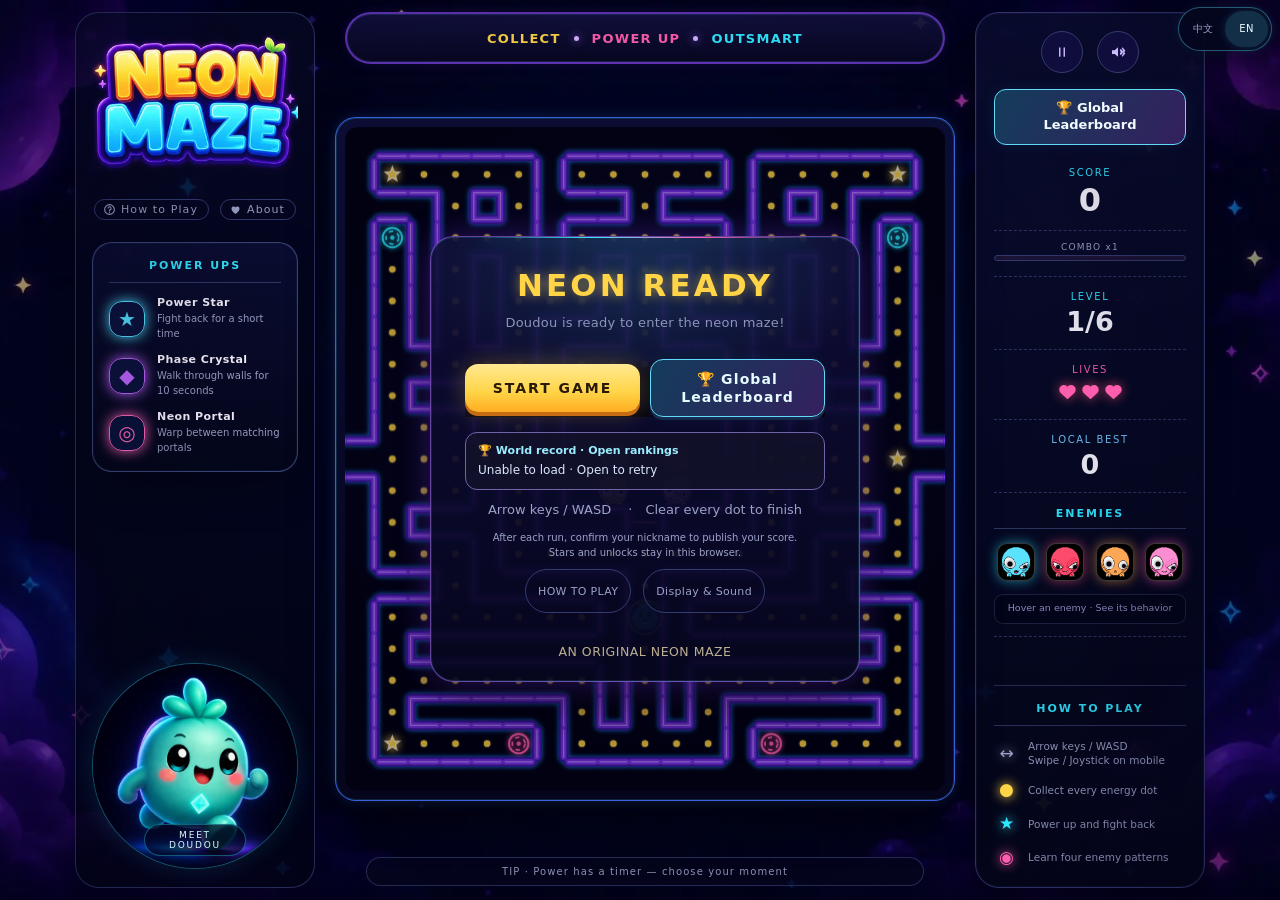
==== en/index.html @ 31c35549 "copy: unify bilingual leaderboard disclosure into one paragraph" ====
<!DOCTYPE html>
<html lang="en">
<head>
<meta charset="utf-8">
<base href="../">
<meta name="viewport" content="width=device-width, initial-scale=1, maximum-scale=1, minimum-scale=1, user-scalable=no, viewport-fit=cover">
<title>Neon Maze · Doudou</title>
<meta name="description" content="An original six-level neon maze adventure. Collect · Power Up · Outsmart.">
<meta name="author" content="Super Dad">
<meta name="theme-color" content="#020218">
<link rel="canonical" href="https://playneonmaze.com/en/">
<link rel="alternate" hreflang="zh-Hans" href="https://playneonmaze.com/">
<link rel="alternate" hreflang="en" href="https://playneonmaze.com/en/">
<link rel="alternate" hreflang="x-default" href="https://playneonmaze.com/">
<link rel="icon" href="assets/favicon.svg" type="image/svg+xml">
<link rel="icon" href="assets/favicon-32.png" type="image/png" sizes="32x32">
<link rel="apple-touch-icon" href="assets/apple-touch-icon.png" sizes="180x180">
<!-- 不根据 IP 强制跳转，也不把访客 IP 发给第三方。首次访问只参考浏览器
     语言显示轻提示；玩家手动点过中 / EN 后，手动选择永远优先。 -->
<script src="assets/language-router.js" data-current-language="en"></script>
<!-- 加到手机主屏后按全屏应用打开，而不是套一层浏览器地址栏 -->
<meta name="apple-mobile-web-app-capable" content="yes">
<meta name="apple-mobile-web-app-status-bar-style" content="black-translucent">
<meta name="mobile-web-app-capable" content="yes">
<!-- 分享到微信/群里时的卡片。缺了这些，别人看到的只有一条光秃秃的网址 -->
<meta property="og:type" content="website">
<meta property="og:title" content="Neon Maze · Doudou">
<meta property="og:description" content="An original six-level neon maze adventure. Collect · Power Up · Outsmart.">
<meta property="og:url" content="https://playneonmaze.com/en/">
<meta property="og:locale" content="en_US">
<meta property="og:locale:alternate" content="zh_CN">
<meta property="og:image" content="https://playneonmaze.com/assets/neon-maze-share.jpg">
<meta property="og:image:secure_url" content="https://playneonmaze.com/assets/neon-maze-share.jpg">
<meta property="og:image:type" content="image/jpeg">
<meta property="og:image:width" content="1200">
<meta property="og:image:height" content="630">
<meta property="og:image:alt" content="Neon Maze and its original hero Doudou">
<meta name="twitter:card" content="summary_large_image">
<meta name="twitter:title" content="Neon Maze · Doudou">
<meta name="twitter:description" content="An original six-level neon maze adventure. Collect · Power Up · Outsmart.">
<meta name="twitter:image" content="https://playneonmaze.com/assets/neon-maze-share.jpg">
<meta name="twitter:image:alt" content="Neon Maze and its original hero Doudou">
<!-- Optional cloud and analytics configuration, disabled by default. -->
<script src="config.js"></script>
<script src="analytics.js"></script>
<link rel="stylesheet" href="assets/leaderboard-hall.css">
<link rel="stylesheet" href="assets/leaderboard-entry.css">
<style>
/* 整页锁死不滚动。手机上边玩边让页面上下弹是最影响手感的一件事，
   而 iOS Safari 的橡皮筋回弹默认就会这么干。
   touch-action:manipulation 是锁死缩放的第一道——它明确关掉双击放大，
   而 viewport 里的 user-scalable=no 在 iOS Safari 上是被无视的。 */
html, body {
  margin:0; padding:0;
  width:100%; height:100%;
  background:#020218;
  overscroll-behavior:none;
  -webkit-text-size-adjust:100%;
  touch-action:manipulation;
}
body {
  display:flex; align-items:center; justify-content:center;
  padding:env(safe-area-inset-top) env(safe-area-inset-right) env(safe-area-inset-bottom) env(safe-area-inset-left);
  box-sizing:border-box;
  overflow:hidden;
}
/* 连点方向键时那层灰色高亮很碍眼 */
* { -webkit-tap-highlight-color:transparent; }
.language-suggestion {
  position:fixed;
  top:calc(env(safe-area-inset-top) + 8px);
  right:calc(env(safe-area-inset-right) + 112px);
  z-index:119;
  display:flex;
  align-items:center;
  gap:8px;
  max-width:calc(100vw - 128px);
  min-height:38px;
  padding:3px 4px 3px 12px;
  box-sizing:border-box;
  border:1px solid rgba(255,207,92,.55);
  border-radius:999px;
  color:#f5f2ff;
  background:rgba(5,7,31,.96);
  box-shadow:0 7px 24px rgba(0,0,0,.38),0 0 16px rgba(255,207,92,.12);
  font:600 12px/1.2 system-ui,-apple-system,"Segoe UI",sans-serif;
}
.in-game .language-suggestion { display:none; }
.language-suggestion a {
  color:#ffdb72;
  white-space:nowrap;
  text-decoration:none;
}
.language-suggestion a:hover,.language-suggestion a:focus-visible { text-decoration:underline; }
.language-suggestion button {
  width:30px;
  height:30px;
  flex:0 0 auto;
  padding:0;
  border:0;
  border-radius:50%;
  color:#c9c4e7;
  background:transparent;
  font:400 20px/30px system-ui,sans-serif;
  cursor:pointer;
}
.language-suggestion button:hover,.language-suggestion button:focus-visible {
  color:#fff;
  background:rgba(255,255,255,.09);
}
@media (max-width:639px) {
  .language-suggestion span { display:none; }
}
</style>
</head>
<body>
<style>
:root{
  --void:#060624;
  --void-deep:#010119;
  --panel:#090a27;
  --panel-2:#0d1034;
  --panel-border:#343b70;
  --wall:#7b35ef;
  --wall-core:#351096;
  --wall-hi:#d39aff;
  --wall-cyan:#168cff;
  --amber:#ffd447;
  --lantern:#35e3d1;
  --amber-hot:#ffac24;
  --amber-glow:rgba(255,212,71,.55);
  --danger:#ff5277;
  --pink:#ff5eae;
  --tang:#ff9f43;
  --cyan:#31e7ff;
  --lime:#8cdf3f;
  --doze:#a7ecff;
  --phase:#55e8ff;
  --text:#f7f4ff;
  --text-dim:#9ca2c7;
  --mega:#ffffff;
  --font-display: ui-rounded, "SF Pro Rounded", "Arial Rounded MT Bold", "PingFang SC", system-ui, sans-serif;
  --font-body: -apple-system, "Segoe UI", "PingFang SC", "Microsoft YaHei", system-ui, sans-serif;
}
*{box-sizing:border-box;}
html,body{margin:0;padding:0;}

/* 「hidden」是全局的，不许各写各的。
 *
 * 之前每个组件自己写一条（.overlay.hidden / .name-row.hidden / .best-line.hidden），
 * 于是 challengeBox 顶着 class="challenge hidden" 却**从来没被藏住过** ——
 * 它有背景色、边框和内边距，开始页上一直挂着一个空的青色小胶囊，谁也没注意。
 * 这个坑的形状是：新加一个元素、顺手写上 hidden，然后忘了配规则，而且**看起来
 * 一点也不像 bug**，只像"这儿本来就有个东西"。
 *
 * 用 !important 是有意的：display:none 必须压过组件自己的 display，
 * 而组件规则和 .hidden 特指度相同，谁在后面谁赢——那就成了书写顺序说了算。
 * "藏起来"这件事不该取决于两条规则谁写在前面。 */
.hidden{display:none !important;}
body{
  min-height:100vh;
  background:
    radial-gradient(ellipse at 50% -10%, #1b1140 0%, var(--void) 55%, var(--void-deep) 100%);
  color:var(--text);
  font-family:var(--font-body);
  display:flex;
  align-items:center;
  justify-content:center;
  padding:24px 12px;
  overflow-x:hidden;
}
/* 语言切换永远放在页面最上方，不跟开始层一起被游戏状态藏起来。
   两个选项都露出，当前语言用青色底标记，不让玩家猜这个按钮会切去哪里。 */
.language-switch{
  position:fixed;
  top:calc(env(safe-area-inset-top) + 7px);
  right:calc(env(safe-area-inset-right) + 8px);
  z-index:120;
  display:flex;
  align-items:center;
  padding:3px;
  border:1px solid rgba(90,224,255,.38);
  border-radius:999px;
  background:rgba(5,7,31,.92);
  box-shadow:0 6px 20px rgba(0,0,0,.28),0 0 14px rgba(90,224,255,.09);
  font-family:var(--font-display);
  font-size:10px;
  line-height:1;
  letter-spacing:.04em;
}
.language-switch a{
  display:flex;
  align-items:center;
  justify-content:center;
  min-width:43px;
  height:36px;
  padding:0 8px;
  border-radius:999px;
  color:var(--text-dim);
  text-decoration:none;
  touch-action:manipulation;
  transition:color .15s ease,background .15s ease,box-shadow .15s ease;
}
.language-switch a:hover,.language-switch a:focus-visible{color:var(--text);}
.language-switch a[aria-current="page"]{
  color:#e9fdff;
  background:rgba(90,224,255,.18);
  box-shadow:0 0 10px rgba(90,224,255,.16);
}
/* 竖排：标题 / HUD / 棋盘 / 方向键，各占一整行。
   方向键自己是一个独立的栅格（.pad-grid），不参与这里的列宽 —— 这两者一旦
   耦合，方向键有多宽就决定了棋盘有多宽。 */
.cabinet{
  /* 上限从 560 放宽到 720：桌面上把方向键去掉之后，棋盘该把腾出来的空间用上。
     真正决定大小的是下面 #mazeCanvas 的 max-width —— 它按**可用高度**算，
     所以窗口再宽也不会长到超出一屏。 */
  width:min(720px, 100%);
  display:flex;
  flex-direction:column;
  align-items:center;
  gap:10px;
}
.marquee, .hud, .stage{width:100%;}

.pad-area{
  width:100%;
  display:flex;
  align-items:center;
  justify-content:center;
}
.pad-grid{
  display:grid;
  grid-template-columns:repeat(3,36px);
  grid-template-rows:repeat(3,36px);
  gap:6px;
}
.pad-grid .pad.up   {grid-column:2;grid-row:1;}
.pad-grid .pad.left {grid-column:1;grid-row:2;}
.pad-grid .pad.pause{grid-column:2;grid-row:2;}
.pad-grid .pad.right{grid-column:3;grid-row:2;}
.pad-grid .pad.down {grid-column:2;grid-row:3;}

.marquee{
  text-align:center;
  padding:2px 0 4px;
}
/* 标题按**霓虹灯管**来做，不是"琥珀色的字加一圈光晕"。
   真的灯管中心是几乎发白的（玻璃管里的气体最亮处过曝），颜色是靠外面那层
   辉光扩散出来的。所以这里字身给接近白的暖色，四层 shadow 由紧到松、由亮到
   暗铺出去 —— 只有这样才像"亮着"，而不像"涂成黄色"。
   四层的间距是 2/9/20/42：太密看不出层次，太疏会散成一团雾。 */
.marquee h1{
  font-family:var(--font-display);
  font-size:clamp(21px,5.8vw,32px);
  letter-spacing:.18em;
  /* 字距一撑，视觉重心会偏左（最后一个字后面多出一份空隙），补回去 */
  text-indent:.18em;
  margin:0;
  font-weight:700;
  color:#fff4d2;
  text-shadow:
    0 0 2px  #ffe9a8,
    0 0 9px  var(--amber),
    0 0 20px rgba(255,207,92,.70),
    0 0 42px rgba(255,166,40,.40);
}
/* 灯管下面那道反光。宽度跟着标题走，两头淡出，像光打在面板上。 */
.marquee h1::after{
  content:'';
  display:block;
  width:min(220px, 62%);
  height:1px;
  margin:9px auto 0;
  background:linear-gradient(90deg,
    transparent, rgba(255,207,92,.10) 18%, rgba(255,207,92,.55) 50%,
    rgba(255,207,92,.10) 82%, transparent);
}
.marquee p{
  margin:7px 0 0;
  font-size:11.5px;
  letter-spacing:.16em;
  color:var(--text-dim);
}
.tagline{display:flex;align-items:center;justify-content:center;gap:11px;}
.tag-words{display:inline-flex;align-items:center;gap:9px;}
/* 分隔符用真的Dot，不用「·」。这三个词说的就是这游戏在干嘛，
   中间摆两颗会发光的Dot，一眼就知道这是个Collect的游戏。 */
.tag-words i{
  width:4px;height:4px;border-radius:50%;
  background:var(--amber);
  box-shadow:0 0 6px var(--amber-glow);
  opacity:.85;
}
/* 「玩法」按钮。原来这里是个光秃秃的问号图标 —— 图标要靠猜，而这个位置
   一年到头只有第一次玩的人会看，猜错的代价就是永远不知道有说明。
   两个字不用猜。图标留着，它负责"这是个可点的东西"，字负责"点了是什么"。 */
.help-pill{
  display:inline-flex;align-items:center;gap:5px;
  background:transparent;
  border:1px solid var(--panel-border);
  border-radius:999px;
  padding:3px 10px 3px 8px;
  color:var(--text-dim);
  font-family:var(--font-display);
  font-size:11px;
  letter-spacing:.1em;
  cursor:pointer;
  touch-action:manipulation;
  -webkit-tap-highlight-color:transparent;
  transition:color .15s ease, border-color .15s ease;
}
.help-pill svg{
  width:13px;height:13px;
  fill:none;stroke:currentColor;stroke-width:2;
  stroke-linecap:round;stroke-linejoin:round;
}
.help-pill svg .solid{fill:currentColor;stroke:none;}
.help-pill:hover, .help-pill:focus-visible{color:var(--amber);border-color:var(--amber);}
.help-pill:active{background:var(--wall-core);color:var(--text);}
.hud{
  display:flex;
  align-items:center;
  justify-content:space-between;
  gap:10px;
  background:linear-gradient(180deg, var(--panel), #0e0820);
  border:1px solid var(--panel-border);
  border-radius:10px;
  padding:10px 14px;
  font-family:var(--font-display);
  box-shadow:0 0 0 1px rgba(138,107,255,.08) inset, 0 8px 24px rgba(0,0,0,.4);
}
/* flex-shrink:0 —— HUD 上多了三个图标按钮之后，这几块被压到了 11~27px 宽，
   里面的"SCORE""LEVEL""LIVES"就跟旁边的数字挤成一团。它们的宽度本来就由内容
   决定，不该参与收缩；该让步的是中间那根Combo条。 */
.hud .stat{display:flex;flex-direction:column;gap:2px;min-width:0;flex-shrink:0;}
.hud .stat .k{font-size:9px;letter-spacing:.14em;color:var(--text-dim);white-space:nowrap;}
.hud .stat .v{font-size:16px;font-weight:700;color:var(--text);font-variant-numeric:tabular-nums;white-space:nowrap;}
.hud .lives{display:flex;gap:4px;align-items:center;}
/* HUD 上的图标按钮。图形一律用内联 SVG 描边画：emoji 在各家手机上字形、
   粗细、基线都不一样，三个挨在一起时高矮不齐很明显，而且没法跟着主题变色。 */
/* 命中区至少 44x44：手指的最小舒适目标。图标本身仍是 30~32px，
   靠透明的外扩把可点范围撑起来，不占视觉重量也不挤 HUD 的横向空间。 */
.icon-btn{
  position:relative;
  flex-shrink:0;
  background:transparent;
  border:1px solid var(--panel-border);
  border-radius:8px;
  width:32px;height:32px;
  padding:0;
  display:flex;align-items:center;justify-content:center;
  cursor:pointer;
  color:var(--text-dim);
  transition:color .15s ease, border-color .15s ease;
  touch-action:manipulation;
  -webkit-tap-highlight-color:transparent;
}
.icon-btn svg{
  width:18px;height:18px;
  fill:none;
  stroke:currentColor;
  stroke-width:1.9;
  stroke-linecap:round;
  stroke-linejoin:round;
}
.icon-btn svg .solid{fill:currentColor;stroke:none;}
.icon-btn::after{
  content:'';
  position:absolute;
  left:50%; top:50%;
  width:44px; height:44px;
  transform:translate(-50%,-50%);
  /* 纯命中区，不可见也不影响布局 */
}
.icon-btn:active{background:var(--wall-core);color:var(--text);}
/* 关掉方向键时按钮本身要显出"已关"的状态，否则玩家看不出是自己关的 */
.icon-btn.off{color:var(--panel-border);}
.icon-btn.on{color:var(--amber);border-color:var(--amber);}
/* Combo弹一下：105%~110%、150ms，一次性。
   刻意不做持续抖动 —— 玩家这时候正盯着迷宫躲幽灵，余光里"跳一下"就够了，
   一直动反而分散注意力。 */
@keyframes comboBumpA{
  0%{transform:scale(1);}
  40%{transform:scale(1.09);}
  100%{transform:scale(1);}
}
@keyframes comboBumpB{
  0%{transform:scale(1);}
  40%{transform:scale(1.09);}
  100%{transform:scale(1);}
}
#comboLabel{display:inline-block;transform-origin:left center;}
#comboLabel.bump-a{animation:comboBumpA .15s ease-out;}
#comboLabel.bump-b{animation:comboBumpB .15s ease-out;}
@media (prefers-reduced-motion: reduce){
  #comboLabel.bump-a,#comboLabel.bump-b{animation:none;}
}
.combo-wrap{display:flex;flex-direction:column;gap:3px;flex:1;min-width:60px;max-width:120px;}
.combo-bar{height:6px;border-radius:4px;background:#1c1436;overflow:hidden;border:1px solid var(--panel-border);}
/* 不加 transition：这是倒计时条，每帧都在缩，补间只会让它看起来比实际慢半拍，
   而"还剩多久"正是它唯一的意义。 */
.combo-fill{
  height:100%;width:100%;
  background:linear-gradient(90deg,var(--cyan),var(--tang));
  box-shadow:0 0 8px var(--tang);
  transform:scaleX(0);
  transform-origin:left center;
  will-change:transform;
}
.combo-fill.urgent{
  background:linear-gradient(90deg,var(--danger),var(--danger));
  box-shadow:0 0 10px var(--danger);
}
.stage{
  /* none 而不是 manipulation：棋盘上不该有任何浏览器手势——不缩放、不双击
     放大、也不跟着手指滚。Swipe to turn是自己在 JS 里读 touch 事件算的，
     touch-action 只影响浏览器的默认行为，不影响事件本身。 */
  touch-action:none;
  position:relative;
  border-radius:14px;
  padding:10px;
  background:linear-gradient(180deg,#150c2c,#0b0618);
  border:1px solid var(--panel-border);
  box-shadow:0 0 0 1px rgba(138,107,255,.06) inset, 0 20px 50px rgba(0,0,0,.55);
}
#mazeCanvas{
  display:block;
  width:100%;
  height:auto;
  aspect-ratio:19 / 21;
  border-radius:8px;
  background:var(--void-deep);
  /* 棋盘是 19:21 的竖长方形，光给宽度它就会往下长，长过一屏就得滚页面 ——
     而这是个不该滚动的游戏。所以再按**可用高度**压一道：
     用 dvh 而不是 vh，手机浏览器地址栏收放时 vh 不会变，会算多出一截。
     245px = 标题 91 + HUD 56 + stage 内边距 20 + body 内边距 48 + 栅格间距 20，
     再留 10px 余量。这是量出来的，不是估的 —— 第一版拍脑袋写 220，结果棋盘
     比可用空间高出 17px，被 body 的 overflow:hidden 悄悄裁掉了上下各一点。 */
  /* 老版 Safari 不认 dvh，先给 vh 兜底，新浏览器再用下一行覆盖。 */
  max-width: calc((100vh - 245px) * 19 / 21);
  max-width: calc((100dvh - 245px) * 19 / 21);
  margin:0 auto;
}
.scanlines{
  position:absolute;inset:10px;
  border-radius:8px;
  pointer-events:none;
  background:repeating-linear-gradient(0deg, rgba(255,255,255,.025) 0px, rgba(255,255,255,.025) 1px, transparent 2px, transparent 3px);
  mix-blend-mode:overlay;
}
.overlay{
  --ov-pad:20px;              /* 供 .over-actions 的 sticky 定位换算，见那里 */
  position:absolute;inset:10px;
  border-radius:8px;
  background:rgba(6,3,16,.86);
  display:flex;
  flex-direction:column;
  align-items:center;
  /* safe center：内容装得下就居中，装不下就退回顶部对齐。
     普通的 center 在内容超高时会把顶部推到滚动区域之外，永远划不到。 */
  justify-content:center;
  justify-content:safe center;
  text-align:center;
  gap:14px;
  padding:20px;
  /* 原来这里有 backdrop-filter:blur(1px)，去掉了。两个原因：
     1px 的模糊本来就看不出来，却会让这一层变成**层叠上下文**，把子元素死死
     锁在里面——礼花画布（z-index:60）于是要么整个被弹层压住，要么整个盖在
     文字上，没有中间态。去掉之后层次才排得开：
        暗底（弹层自身，z-index:auto）→ 礼花（60）→ 文字和按钮（70）
     顺带还省一块手机上并不便宜的 GPU 合成。 */
  /* 手机上开始页的内容（说明 + 奖励分 + 排行榜 + 按钮 + 署名）比棋盘还高，
     不给滚动就会互相压住 —— 之前"还没有记录"那行正好被"开始"按钮盖掉。 */
  overflow-y:auto;
  overscroll-behavior:contain;
}
.overlay.hidden{display:none;}
/* 弹层里的内容排在礼花（z-index:60）之上：礼花在文字后面炸，字始终是清楚的。
   炸开那一下最亮，正好会糊住"本次排名第 N 名"这种最该看清的一行。 */
.overlay > *{position:relative;z-index:70;}
.overlay h2{
  font-family:var(--font-display);
  letter-spacing:.1em;
  font-size:clamp(18px,5vw,26px);
  margin:0;
  color:var(--amber);
  text-shadow:0 0 12px var(--amber-glow);
}
.overlay p{margin:0;color:var(--text-dim);font-size:13px;line-height:1.7;max-width:340px;}
.overlay .big-score{font-family:var(--font-display);font-size:34px;color:var(--text);font-weight:700;}
.btn{
  font-family:var(--font-display);
  letter-spacing:.08em;
  background:linear-gradient(180deg,#ffdd8a,var(--amber));
  color:#2a1a05;
  border:none;
  padding:11px 26px;
  border-radius:8px;
  font-size:14px;
  font-weight:700;
  cursor:pointer;
  box-shadow:0 4px 0 #c99a2e, 0 8px 16px rgba(255,207,92,.25);
  transition:transform .08s ease;
  /* 手机上不加这句，点下去到真的响应之间会有约 300ms 的空档 —— 浏览器要先
     等一会儿，确认你不是想双击放大。方向键、图标按钮、「玩法」胶囊早就各自
     写了这一句，所以它们点着跟手；偏偏最主要的这几个按钮（开始 / Got it /
     Play again / 继续 / 分享）漏了，于是最常点的地方反而最迟钝。 */
  touch-action:manipulation;
  -webkit-tap-highlight-color:transparent;
}
.btn:active{transform:translateY(3px);box-shadow:0 1px 0 #c99a2e;}
.btn.ghost{
  background:transparent;
  color:var(--text);
  border:1px solid var(--panel-border);
  box-shadow:none;
}
/* 说明和图鉴都能从开始页打开：保留底下的页面状态，用不透明文档层隔开。 */
#helpOverlay,#owlOverlay{background:#0a0614;}

/* HOW TO PLAY面板。内容一定超过一屏，所以自己滚动，而不是把弹层撑爆。
   flex:1 + min-height:0 是关键：不加的话它只按内容的自然高度参与布局，
   在 justify-content:center 的弹层里被挤成一小条（实测只剩 192px，
   而内容有 899px，玩家要滚七八次才能看完）。加上之后它吃满标题与按钮
   之间的全部剩余空间。min-height:0 不能省 —— flex 项默认不肯缩到内容
   以下，少了它 overflow 根本不会生效。 */
/* 底部那道渐隐是**滚动提示**，不是装饰。
   说明内容 1050px 而可视区只有 573px —— 将近一半在折叠线以下（奖励分、
   意见反馈、关于这个游戏三节全在下面），而原来屏幕上没有任何迹象表明Also
   下文。连知道内容存在的人都没往下滚，小朋友更不会。
   用 background-attachment 的 local/scroll 组合做：内容滚到底时这道影子会
   自己消失，纯 CSS，不需要每帧去算滚动位置。 */
.help-doc{
  background:
    linear-gradient(#0a0614 28%, rgba(10,6,20,0)) center top / 100% 34px no-repeat local,
    linear-gradient(rgba(10,6,20,0), #0a0614 72%) center bottom / 100% 34px no-repeat local,
    radial-gradient(farthest-side at 50% 0,   rgba(138,107,255,.38), rgba(138,107,255,0)) center top / 100% 12px no-repeat scroll,
    radial-gradient(farthest-side at 50% 100%, rgba(138,107,255,.38), rgba(138,107,255,0)) center bottom / 100% 12px no-repeat scroll;
  width:100%;
  max-width:340px;
  text-align:left;
  overflow-y:auto;
  overscroll-behavior:contain;
  display:flex;
  flex-direction:column;
  gap:13px;
  flex:1;
  min-height:0;
  max-height:none;
}
#helpOverlay .help-doc,#owlOverlay .help-doc{max-width:420px;}
/* 说明这一层铺满整个屏幕，不跟着棋盘走。
   其余弹层盖在棋盘上是对的（它们是游戏状态的一部分），但说明是一份文档，
   被关在棋盘那个盒子里就只剩三百来像素高 —— 实测可视区 192px 而内容 899px，
   要滚将近五屏。棋盘的高度是由 19:21 的宽高比推出来的，跟文档该有多长毫无
   关系，没有理由让它决定这里。
   从顶部排起而不是居中：内容超出时居中会把标题推到可视区外面。 */
#helpOverlay,#owlOverlay{
  position:fixed;
  inset:0;
  border-radius:0;
  justify-content:flex-start;
  padding:calc(env(safe-area-inset-top) + 18px) 16px
          calc(env(safe-area-inset-bottom) + 16px);
  /* 要压在礼花（60）之上。HUD 上的「?」在结算页也是能点的，而通关礼花要放
     18 秒——这中间点开说明，礼花就会炸在说明文字上。说明必须是最顶层。 */
  z-index:80;
}
/* 图鉴也盖住常驻的语言/榜单入口（120/121），正文独立滚动。 */
#owlOverlay{z-index:130;touch-action:pan-y;}
.help-more{
  font-family:var(--font-display);
  font-size:10px;
  letter-spacing:.16em;
  color:var(--amber);
  opacity:.85;
  transition:opacity .2s ease;
  pointer-events:none;
}
.help-more.hidden{opacity:0;}
/* 「关于这个游戏」这一页。跟HOW TO PLAY一样铺满屏幕、内容自己滚 ——
   它比说明短得多，但小屏加上系统安全区仍然可能装不下，而"装不下就滚"是这里
   唯一不用按屏幕尺寸分情况讨论的做法。 */
#aboutOverlay{
  /* 遮罩：铺满整个可视区。
     用 100dvh 而不是 100vh —— 手机浏览器地址栏收放时 vh 不变，会算多出一截，
     底部的按钮就被顶到屏幕外面。 */
  position:fixed;
  inset:0;
  width:100%;
  height:100vh;
  height:100dvh;
  border-radius:0;
  display:flex;
  align-items:center;
  justify-content:center;
  gap:0;                      /* 只有一个孩子（卡片），间距全交给卡片内部 */
  text-align:left;            /* 盖掉 .overlay 的居中，卡片内部自己决定对齐 */
  padding:16px;
  /* 深黑紫半透明 + 轻微模糊。模糊压在 3px：再大就把底下的迷宫糊成一片色块，
     那层"游戏还在后面"的感觉就没了。
     这里可以放心用 backdrop-filter —— 它会创建层叠上下文，而这一层
     z-index:80 本来就在礼花（60）之上，不存在被压住的问题。 */
  background:rgba(8,4,18,.72);
  -webkit-backdrop-filter:blur(3px);
  backdrop-filter:blur(3px);
  /* 内容超高时滚遮罩自己；contain 挡住滚动穿透到底层页面 */
  overflow-y:auto;
  overscroll-behavior:contain;
  z-index:80;                 /* 要压在礼花之上 */
}

/* 卡片。所有内容都在它里面，包括「Got it」—— 没有任何一处绝对定位。 */
.about-card{
  width:520px;
  max-width:calc(100vw - 32px);
  /* 不设固定高度：内容多高就多高，只给一个上限，超了自己滚。 */
  max-height:calc(100vh - 32px);
  max-height:calc(100dvh - 32px);
  overflow-y:auto;
  overscroll-behavior:contain;
  padding:28px 32px 24px;
  text-align:left;
  /* 比页面底色亮一点，才看得出这是"一张卡片"而不是一整块黑。
     边框和外阴影都用低亮度紫，跟整体霓虹一致，但不做成金色大光晕 ——
     那会把注意力从文字上抢走。 */
  background:rgba(15,9,29,.96);
  border:1px solid rgba(138,107,255,.28);
  border-radius:15px;
  box-shadow:0 18px 34px rgba(75,47,206,.24);
}

/* 标题 */
#aboutTitle{
  margin:0 0 20px;
  font-size:26px;
  line-height:1.3;
  font-weight:700;
  text-align:center;
  /* 字距从 .1em 收到 .02em：原来那个间距让「关于」和「《」之间空出一块，
     看着像多打了一个空格 —— 源码里并没有空格，是字距撑出来的。 */
  letter-spacing:.02em;
  color:var(--amber);
  /* 发光从 12px 降到 10px（约 -20%）：26px 的字配大光晕会糊成一团。 */
  text-shadow:0 0 10px var(--amber-glow);
}

/* 故事正文 */
#aboutOverlay .about{
  width:100%;
  max-width:none;
  margin:0;
  text-align:left;
  font-size:14px;
  line-height:1.85;
  color:var(--text-dim);
}
/* 下面几条都写成 #aboutOverlay xxx 的形式，不是图好看 —— 是**必须**。
   基础样式里有 `.overlay p{margin:0;...}`，特指度 (0,1,1)；而 `.about-by`
   只有 (0,1,0)，会被它压过去，边距全变成 0。上一版是靠一串 !important 硬顶，
   结果 !important 又反过来盖住了媒体查询里的手机字号。
   把选择器限定到 #aboutOverlay 里，特指度自然高过 .overlay p，
   一个 !important 都不需要，媒体查询也照常生效。 */
#aboutOverlay .about-story + .about-story{ margin-top:8px; }

/* 落款：在正文这一栏里靠右，再从右边缘往里空四个字。
   四个字的留白让它明显是"落款"而不是正文的最后一行 —— 完全贴齐右边缘时，
   它和上面那段的右边界连成一条线，反而看不出是另起的一句。
   用 em 不用 px：em 就是一个字宽，字号一改它还是四个字。 */
#aboutOverlay .about-by{
  width:100%;
  max-width:none;
  margin:12px 0 20px;
  padding-right:4em;
  text-align:right;
  font-size:13px;
  line-height:1.6;
  letter-spacing:.02em;
  color:#cfc3e8;              /* 比正文亮一档的暖紫，不发光 */
  text-shadow:none;
}

/* 分隔线：跟正文同宽，不缩进也不超出。上下边距只在这里给一次。 */
.about-rule{
  width:100%;
  height:1px;
  margin:0 0 18px;
  border:0;
  background:rgba(138,107,255,.18);
}

/* 反馈区 */
.about-fb-title{
  margin:0 0 10px;
  font-family:var(--font-display);
  font-size:14px;
  font-weight:700;
  letter-spacing:.06em;
  text-align:left;
  color:var(--amber);
}
#aboutOverlay .about-fb{ margin:0 0 10px; line-height:1.7; }
/* 邮箱单独一行，和上面那句不挤在一起 */
#aboutOverlay .about-mail{ margin:0 0 24px; line-height:1.7; }

/* 「Got it」：正常文档流里居中，不浮在卡片外。 */
.about-close{
  display:block;
  width:120px;
  min-height:46px;
  margin:0 auto;
  /* 发光比「START GAME」弱：那是主线上的按钮，这个只是关掉一张说明卡。
     立体的那 4px 底边保留，按下去仍然有"按到了"的手感。 */
  box-shadow:0 4px 0 #c99a2e, 0 6px 12px rgba(255,207,92,.14);
  transition:transform .12s ease, box-shadow .12s ease;   /* 100~150ms */
}

/* ---------- 手机端 ---------- */
@media (max-width:479px){
  #aboutOverlay{
    padding:12px;
    /* iPhone 底部那条小白条会盖住按钮，安全区必须算进来 */
    padding-bottom:calc(12px + env(safe-area-inset-bottom));
  }
  .about-card{
    max-width:calc(100vw - 24px);
    max-height:calc(100vh - 24px);
    max-height:calc(100dvh - 24px);
    padding:22px 18px;
    border-radius:14px;
  }
  #aboutTitle{ font-size:22px; margin-bottom:18px; }
  #aboutOverlay .about{ font-size:14px; }
  #aboutOverlay .about-by{ font-size:12px; }
  .about-close{ width:120px; }
}

/* 邮箱链接。用青色而不是琥珀：琥珀在这个界面里是"SCORE和奖励"的颜色，
   而这里既要看出可点、又不该比正文更抢眼 —— 一条下划线加一点青就够了。
   光晕故意压得很淡（3px），它不是霓虹招牌的一部分。 */
.mail-link{
  color:var(--cyan);
  text-decoration:none;
  border-bottom:1px solid rgba(90,224,255,.45);
  padding-bottom:1px;
  text-shadow:0 0 3px rgba(90,224,255,.35);
  /* 手机上点链接有 300ms 的双击等待，不去掉会觉得"点了没反应" */
  touch-action:manipulation;
}
.mail-link:hover, .mail-link:focus-visible{
  border-bottom-color:var(--cyan);
  text-shadow:0 0 8px rgba(90,224,255,.6);
}

.help-sec h3{
  margin:0 0 5px;
  font-family:var(--font-display);
  font-size:11px;
  letter-spacing:.14em;
  color:var(--amber);
  font-weight:700;
}
.help-sec p{
  margin:0;
  font-size:12px;
  line-height:1.75;
  color:var(--text-dim);
  max-width:none;
}
.help-sec b{color:var(--text);font-weight:600;}
/* 「词条 | 说明」两列。玩家是来查东西的，不是来读文章的 ——
   词条右对齐成一条竖线，眼睛顺着往下扫就能找到要看的那条。 */
.kv{
  margin:0;
  display:grid;
  grid-template-columns:auto 1fr;
  column-gap:12px;
  row-gap:7px;
  align-items:baseline;
}
.kv dt{
  text-align:right;
  white-space:nowrap;
  color:var(--text);
  font-weight:600;
  font-size:12px;
}
.kv dd{
  margin:0;
  font-size:12px;
  line-height:1.6;
  color:var(--text-dim);
}
.kv dd b{color:var(--amber);font-weight:700;}
.kv .dim{color:var(--text-dim);opacity:.7;font-size:11px;}
.ghost-list{margin:0;padding:0;list-style:none;display:flex;flex-direction:column;gap:6px;}
.ghost-list li{
  display:flex;align-items:center;gap:8px;
  font-size:12px;color:var(--text-dim);
}
.ghost-list i{
  width:10px;height:10px;border-radius:50%;
  flex-shrink:0;
  box-shadow:0 0 7px currentColor;
}
/* 方向键与开关的外观。位置由 .pad-grid 的行列号决定（见文件开头），
   这里只管长相。 */
.pad{
  background:var(--panel);
  border:1px solid var(--panel-border);
  border-radius:8px;
  color:var(--text);
  font-size:15px;
  cursor:pointer;
  touch-action:manipulation;
  user-select:none;
  -webkit-user-select:none;
  display:flex;
  align-items:center;
  justify-content:center;
}
.pad:active{background:var(--wall-core);}

/* 手机虚拟摇杆：沿用街机霓虹语言，但不占据文档流，因此不会把棋盘重新挤小。
 * 它只在触屏设备真正开打时出现；Swipe to turn仍保留，两种输入走同一个 requestDir。
 * 松手只让摇杆帽回中，不让豆豆急停——迷宫的节奏是持续前进、提前选下个转角。 */
.touch-joystick{
  --joy-size:104px;
  position:fixed;
  left:max(10px,env(safe-area-inset-left));
  bottom:max(10px,env(safe-area-inset-bottom));
  z-index:55;
  width:var(--joy-size);height:var(--joy-size);
  display:none;
  border:1px solid rgba(90,224,255,.48);
  border-radius:50%;
  box-sizing:border-box;
  background:
    radial-gradient(circle at 50% 50%,rgba(62,37,135,.48) 0 26%,rgba(13,12,52,.48) 27% 58%,rgba(4,6,28,.24) 59%),
    conic-gradient(from 45deg,rgba(49,231,255,.10),rgba(167,80,255,.22),rgba(49,231,255,.10),rgba(167,80,255,.22),rgba(49,231,255,.10));
  box-shadow:0 0 0 5px rgba(20,14,67,.20),0 0 22px rgba(49,231,255,.18),inset 0 0 18px rgba(138,107,255,.22);
  opacity:.58;
  touch-action:none;
  user-select:none;-webkit-user-select:none;
  -webkit-tap-highlight-color:transparent;
  transition:opacity .14s ease,transform .14s ease;
}
.touch-joystick::before{
  content:'';position:absolute;inset:11px;border:1px solid rgba(255,255,255,.09);border-radius:50%;
}
.touch-joystick.active{opacity:.92;transform:scale(1.025);}
.joy-knob{
  position:absolute;left:50%;top:50%;width:44px;height:44px;margin:-22px 0 0 -22px;
  border:1px solid rgba(255,255,255,.76);border-radius:50%;box-sizing:border-box;
  background:radial-gradient(circle at 36% 30%,#d7ffff 0 5%,#66ecff 11%,#2975d9 54%,#3a187e 100%);
  box-shadow:0 4px 12px rgba(0,0,0,.42),0 0 15px rgba(49,231,255,.55),inset 0 0 8px rgba(255,255,255,.35);
  pointer-events:none;will-change:transform;
}
.joy-mark{position:absolute;color:rgba(225,249,255,.58);font-size:9px;line-height:1;pointer-events:none;}
.joy-mark.up{top:7px;left:50%;transform:translateX(-50%);}
.joy-mark.down{bottom:7px;left:50%;transform:translateX(-50%);}
.joy-mark.left{left:7px;top:50%;transform:translateY(-50%);}
.joy-mark.right{right:7px;top:50%;transform:translateY(-50%);}
@media (hover:none), (pointer:coarse){
  body.in-game .touch-joystick{display:block;}
}
@media (max-width:340px), (max-height:640px){
  .touch-joystick{--joy-size:68px;left:max(2px,env(safe-area-inset-left));bottom:max(2px,env(safe-area-inset-bottom));opacity:.36;}
  .touch-joystick.active{opacity:.78;}
  .joy-knob{width:32px;height:32px;margin:-16px 0 0 -16px;}
  .joy-mark{font-size:8px;}
}
@media (prefers-reduced-motion:reduce){
  .touch-joystick{transition:none;}
}
.pad.pause{background:transparent;color:var(--text-dim);}
.pad.pause svg{
  width:44%;height:44%;
  fill:none;stroke:currentColor;stroke-width:2.2;stroke-linecap:round;
}

.toast{
  position:absolute;
  left:50%;top:14%;
  transform:translate(-50%,0);
  font-family:var(--font-display);
  font-size:13px;
  letter-spacing:.06em;
  padding:6px 14px;
  border-radius:20px;
  background:rgba(0,0,0,.55);
  border:1px solid var(--panel-border);
  color:var(--amber);
  opacity:0;
  pointer-events:none;
  transition:opacity .25s ease, transform .25s ease;
  white-space:nowrap;
}
.toast.show{opacity:1;transform:translate(-50%,6px);}

/* Fireworks sit above the maze but below the overlay text.
   A canvas is a replaced element, so `inset` positions it WITHOUT stretching
   it — left to itself it stays at its intrinsic 300x150. The explicit
   width/height are what actually size it to the stage. */
.fx{
  position:absolute;inset:10px;
  width:calc(100% - 20px);
  height:calc(100% - 20px);
  border-radius:8px;
  pointer-events:none;
  display:none;
  /* 礼花必须盖在结算弹层**上面**。这块画布原本排在 overOverlay 前面、两者又都
     没有 z-index，于是弹层压在它上头，而弹层底色是 rgba(6,3,16,.86)——等于给
     礼花蒙了一层 86% 不透明的黑布，放了跟没放一样。
     上面已经有 pointer-events:none，盖上去也不会挡住「Play again」。
     说明弹层另外提到了 z-index:80，压在礼花之上——结算页上「?」还能点，
     礼花又要放 18 秒，不让它盖住说明文字。 */
  z-index:60;
}
.fx.on{display:block;}

.bonus-hint{
  font-size:11px !important;
  color:var(--tang) !important;
  letter-spacing:.03em;
}

/* 开始页的BEST。字号刻意压过标题以外的一切 —— 它是这一屏的主角。 */
.best-line{
  display:flex;align-items:baseline;justify-content:center;gap:9px;
  flex-wrap:wrap;
  font-family:var(--font-display);
}
.best-line.hidden{display:none;}
.best-k{
  font-size:10px;letter-spacing:.24em;color:var(--text-dim);
}
.best-v{
  font-size:26px;font-weight:700;color:var(--amber);
  font-variant-numeric:tabular-nums;
  text-shadow:0 0 14px var(--amber-glow);
}

.best-combo{
  /* 再压暗一档：这一屏的主角是BEST和那句欢迎语，Combo是给已经在乎的人看的。 */
  font-size:10.5px;letter-spacing:.12em;color:var(--text-dim);
  align-self:center;
  opacity:.6;
}

/* 开始页那句迎接的话。
   刻意不加发光：这一屏发光的东西已经够多（标题、BEST、按钮），再加一个
   就没有"轻声说一句"的效果了。米白偏暖，和满屏的紫青拉开一点温度。 */
/* 开始页中央一层极轻的金色光晕。
   不是装饰，是把视线往中间收一点：这一屏的信息横向铺得比较开（BEST、
   练习条、榜单），一点点暖光能让"投币 → 欢迎语 → 开始"这条主线更聚拢。
   透明度压到 .07：要的是"感觉这里暖一点"，不是看得出有一团光。
   叠在原有半透明底色之上，不改任何既有颜色。 */
#startOverlay{
  /* 行距收紧：这一屏要装的东西比别的弹层多（欢迎语、BEST、练习条、榜单、
     两个按钮、那句故事）。
     实测 375x812：可用 304px，而前三名全展开需要 309px —— 只差 5px。
     从行距里省，而不是把「START GAME」做小：那是主按钮，缩它是拿最重要的东西
     换最不重要的空间。7px 省出 6px，正好够，且各元素之间仍然分得开。 */
  gap:0;
  padding:clamp(10px,2.2vw,24px);
  background:rgba(2,2,16,.28);
  overflow:hidden;
}
.start-card{
  position:relative;
  z-index:70;
  width:min(92%,430px);
  max-height:calc(100% - 20px);
  /* Long English rows must wrap, never create a second scroll axis. Keep
     vertical scrolling so every menu action remains reachable on short screens. */
  overflow-x:hidden;
  overflow-y:auto;
  overscroll-behavior-x:none;
  overscroll-behavior-y:contain;
  touch-action:pan-y;
  display:flex;
  flex-direction:column;
  align-items:center;
  gap:9px;
  padding:clamp(18px,3vw,30px) clamp(16px,3vw,34px) 18px;
  border:1px solid rgba(178,116,255,.55);
  border-radius:24px;
  background:
    radial-gradient(ellipse 75% 42% at 50% 6%,rgba(85,232,255,.14),transparent 72%),
    linear-gradient(180deg,rgba(15,13,55,.92),rgba(6,6,30,.94));
  box-shadow:
    0 0 0 1px rgba(49,231,255,.12) inset,
    0 0 34px rgba(108,49,226,.38),
    0 24px 48px rgba(0,0,0,.5);
  scrollbar-width:thin;
}
.start-card::before{
  content:'';
  position:absolute;
  left:12%;right:12%;top:0;height:1px;
  background:linear-gradient(90deg,transparent,var(--cyan),var(--pink),transparent);
  box-shadow:0 0 16px rgba(49,231,255,.72);
}
#startOverlay > .start-card{position:relative;z-index:70;}
#startOverlay .start-card > *{position:relative;z-index:1;min-width:0;max-width:100%;flex-shrink:0;}
/* The start buttons are moved above the record preview by the hall bridge;
   they must not inherit the result screen's bottom offset and footer padding. */
#startOverlay .start-actions{bottom:auto;padding:0;}
#startOverlay .start-card h2{font-size:clamp(22px,4vw,31px);}
@media (max-width:420px){
  .start-card{width:96%;max-height:calc(100% - 8px);border-radius:19px;padding:15px 12px 12px;gap:7px;}
}

.welcome{
  font-size:13px;
  line-height:1.6;
  color:#e9e0d2;
  opacity:.9;
  letter-spacing:.02em;
  margin:0 0 10px !important;   /* 与Previous best之间 10px（规格 8~12） */
  max-width:none !important;
}

/* 开始页最后那句故事，也是「关于」的情感入口。
   浅金而不是琥珀：琥珀是SCORE和按钮的颜色，这一句不该跟它们抢。
   悬停只轻微提亮，不放大、不变色 —— 它是一句话，不是一个控件。 */
.story-line{
  display:inline-flex;
  align-items:center;
  gap:6px;
  margin-top:18px;              /* 距按钮 18px（规格 16~20） */
  padding:4px 8px;
  background:none;
  border:0;
  cursor:pointer;
  font-family:var(--font-body);
  font-size:12.5px;
  letter-spacing:.04em;
  color:#f0dfb4;
  opacity:.78;
  transition:opacity .18s ease;
  touch-action:manipulation;
  -webkit-tap-highlight-color:transparent;
}
.story-line:hover, .story-line:focus-visible{ opacity:1; }
/* 语言切换。刻意比「怀旧游戏」再轻一档——它是给少数人用的出口，
   不该跟主线按钮抢注意力。href 在英文构建里由 i18n_en 翻转。 */
.lang-link{
  display:inline-block;
  margin-top:10px;
  padding:4px 8px;
  font-family:var(--font-body);
  font-size:12px;
  letter-spacing:.06em;
  color:#f0dfb4;
  opacity:.5;
  text-decoration:none;
  transition:opacity .18s ease;
  touch-action:manipulation;
  -webkit-tap-highlight-color:transparent;
}
.lang-link:hover, .lang-link:focus-visible{ opacity:.9; text-decoration:underline; }
/* 「新」徽章。独立成块，不拼在名字后面 ——
   拼上去读出来就是"Super Dad新"，看着像名字的一部分或者程序出错。 */
.board-new{
  flex-shrink:0;
  margin-left:6px;
  padding:0 5px;
  border:1px solid rgba(255,207,92,.45);
  border-radius:4px;
  font-size:9px;
  line-height:15px;
  letter-spacing:.08em;
  color:var(--amber);
}

/* 「查看全部纪录 / Hide records」。弱按钮：一行小字加一点下划线，
   它是个出口，不该看起来比纪录本身重要。 */
.board-more{
  display:block;
  width:100%;
  margin-top:4px;
  padding:4px 0;
  background:none;
  border:0;
  cursor:pointer;
  font-family:var(--font-body);
  font-size:10.5px;
  letter-spacing:.06em;
  color:var(--text-dim);
  opacity:.75;
  transition:opacity .15s ease;
  touch-action:manipulation;
  -webkit-tap-highlight-color:transparent;
}
.board-more:hover, .board-more:focus-visible{ opacity:1; color:var(--cyan); }

/* LEVEL选择：六个小方块，没到过的画一把锁。
   刻意做得比「开始」小、比排行榜轻 —— 它是备选路，不该抢主线的位置。 */
.levelsel{
  display:flex;gap:5px;justify-content:center;align-items:center;flex-wrap:wrap;
  font-family:var(--font-display);
}
/* 图鉴入口挂在选关那一行末尾，不另起一行：它和星星是同一类东西（长期收集），
   而开始页多一行就少一行别的。 */
.lv-codex .enemy-thumb{box-shadow:none;}
/* Daily Challenge：短文案一行；英文和小屏自然换行，不能撑宽整个开始菜单。 */
.daily{
  display:flex; align-items:center; flex-wrap:wrap; gap:8px;
  width:100%; max-width:340px;
  padding:7px 10px; border-radius:9px;
  border:1px solid var(--panel-border);
  background:rgba(255,212,71,.07);
  font-size:11px; color:var(--text);
}
.daily-k{ font-size:9px; letter-spacing:.16em; color:var(--amber); white-space:nowrap; }
.daily-lv{ font-weight:700; white-space:nowrap; }
.daily-best{ margin-left:auto; color:var(--text-dim); font-variant-numeric:tabular-nums; white-space:nowrap; }
.daily > span{min-width:0;max-width:100%;white-space:normal;overflow-wrap:anywhere;}
.daily-go{
  flex:none; border:1px solid var(--amber); background:transparent; color:var(--amber);
  border-radius:6px; padding:3px 9px; font-size:11px; font-weight:700; cursor:pointer;
  touch-action:manipulation; -webkit-tap-highlight-color:transparent;
}
.daily-go:hover,.daily-go:focus-visible{ background:rgba(255,212,71,.16); }
/* 图鉴每条：色点 + 名字 + 战绩一行，说明另起一行 */
.owl-row{ display:flex; flex-direction:column; gap:3px; }
.owl-head{ display:flex; align-items:center; gap:7px; }
.owl-dot{ width:11px; height:11px; border-radius:50%; flex:none; }
.owl-name{ font-weight:700; font-size:12px; }
.owl-tally{ margin-left:auto; font-size:10px; color:var(--text-dim); font-variant-numeric:tabular-nums; }
.owl-how{ margin:0; font-size:11px; line-height:1.55; color:var(--text-dim); }
.owl-row.locked .owl-name,.owl-row.locked .owl-how{ color:var(--panel-border); }
.owl-row.locked .owl-dot{ background:var(--panel-border) !important; }
.levelsel-k{
  font-size:9px;letter-spacing:.18em;color:var(--text-dim);margin-right:3px;
}
/* 星星收集册没有自己的页面 —— 它就长在选关按钮上。
   单开一页要多一个入口、多一次点击、多一屏要设计的东西，而它要展示的信息
   一共十八个字符。摆在按钮上，孩子按下「练习」那一刻就看见自己缺哪一颗。 */
.lv-n{ font-size:12px; line-height:1; }
.lv-st{ font-size:7px; line-height:1; letter-spacing:.5px; color:var(--panel-border); }
.lv-st b{ color:var(--amber); font-weight:400; }
.lv{
  width:30px;height:34px;
  display:flex;flex-direction:column;align-items:center;justify-content:center;gap:2px;
  border-radius:6px;
  border:1px solid var(--panel-border);
  background:rgba(138,107,255,.08);
  color:var(--text);
  font-size:12px;font-weight:700;
  cursor:pointer;
  touch-action:manipulation;
  -webkit-tap-highlight-color:transparent;
  transition:border-color .15s ease,color .15s ease;
}
.lv:hover,.lv:focus-visible{border-color:var(--amber);color:var(--amber);}
.lv:active{background:var(--wall-core);}
.lv[disabled]{
  color:var(--panel-border);
  background:transparent;
  cursor:default;
  /* 锁住的关不做任何反馈 —— 看着能点却点不动最恼人 */
  pointer-events:none;
}

/* 通关GRADE。字母做得很大很亮 —— 它是通关那一屏唯一需要一眼看到的东西，
   SCORE明细可以慢慢读，这个字母是"我打得怎么样"的答案。
   S 用金色、A 青色、B 紫色、C 灰 —— 颜色本身就是梯度，不用再解释。 */
.grade{
  display:flex;align-items:center;justify-content:center;gap:10px;
  font-family:var(--font-display);
  margin:2px 0;
}
.grade-k{font-size:10px;letter-spacing:.24em;color:var(--text-dim);}
.grade-v{
  font-size:40px;font-weight:700;line-height:1;
}
.grade-S .grade-v{color:var(--amber);   text-shadow:0 0 10px var(--amber-glow),0 0 30px rgba(255,207,92,.5);}
.grade-A .grade-v{color:var(--cyan);    text-shadow:0 0 10px rgba(126,224,201,.55);}
.grade-B .grade-v{color:var(--wall);    text-shadow:0 0 10px rgba(138,107,255,.5);}
.grade-C .grade-v{color:var(--text-dim);}

/* 结算页的战绩表：项目右对齐成一条线，数值左对齐，眼睛一扫到底。 */
.sum-grid{
  display:grid;
  grid-template-columns:auto auto;
  column-gap:14px;row-gap:5px;
  justify-content:center;
  font-family:var(--font-display);
  margin:2px 0;
}
/* 行容器在布局上"消失"，它的两个 span 直接成为网格项 —— 见 buildSummary 里
   的说明：这层 div 是给微信版的纯文本换行用的，网页版不需要它参与布局。 */
.sum-row{display:contents;}
.sum-k{text-align:right;font-size:11px;color:var(--text-dim);letter-spacing:.1em;}
.sum-v{text-align:left;font-size:12px;color:var(--text);font-weight:700;font-variant-numeric:tabular-nums;}
.new-best{
  color:var(--amber);font-weight:700;
  font-family:var(--font-display);letter-spacing:.04em;
  text-shadow:0 0 12px var(--amber-glow);
}

/* 署名。刻意压得很轻：它出现在开始页和结算页，两处都是玩家真正想看的东西
   （排行榜、本局得分）旁边，抢眼了就成了干扰。 */
.credits-by{
  display:block;
  margin-top:3px;
  opacity:.75;
  letter-spacing:.08em;
}
/* 「关于」弹层里那几段文字的排版**全部在上面 #aboutOverlay 那一块**。
   这里原先Also一份 .about / .about + .about / .about-by，带着一串 !important
   跟上面那份对着干 —— 段间距被压成 10px（规格 8px）、手机上署名一直是 13px
   （规格 12px），因为 !important 盖过了媒体查询。同一个元素两处定义、还都
   加 !important，最后生效的是哪条只能靠数行号，已删。
   书名号里的游戏名不许被拆开。中文本来可以在任意两字之间断行，所以
   "《豆豆 / 迷宫》"是合法的 —— 但一个专有名词被劈成两半读起来就是磕的，
   跟"做了出 / 来"是同一类问题。只圈住这一处，不影响其余正常断行。 */
.nb{white-space:nowrap;}
/* 通关那句话。用暖色但不用最亮的琥珀 —— 那是留给SCORE和GRADE的；
   这句应当被看见，但不该抢在成绩前面。 */
.warm{
  color:var(--tang);
  font-size:12px;
  line-height:1.8;
}
.credits{
  margin-top:14px;
  font-family:var(--font-display);
  font-size:10px;
  letter-spacing:.10em;
  color:var(--text-dim);
  opacity:.75;
  text-align:center;
}
/* 可点的那一版署名。要让人看出能点，又不能抢「START GAME」的注意力：
   本体仍是暗色小字，只有后半句「我们的故事 ›」用琥珀 —— 一个恰好够被看见的
   钩子。整行都是热区（不只那半句），手指够得着。 */
.credits-link{
  display:block;
  width:100%;
  background:none;
  border:0;
  padding:6px 4px;
  cursor:pointer;
  touch-action:manipulation;
  -webkit-tap-highlight-color:transparent;
  transition:opacity .15s ease;
}
.credits-link .cl-more{
  color:var(--amber);
  margin-left:8px;
  opacity:.95;
}
.credits-link:hover{opacity:1;}
.credits-link:active{opacity:.6;}

/* 结算页最重要的后续动作是保存成绩，所以这整块放在总分正下方，
   不再埋在战绩和奖励明细之后。成绩在 endGame 里已经先用默认名字写入，
   这里明说「已自动存档」，免得玩家以为不填名字就会丢掉记录。 */
.record-box{
  display:flex;
  flex-direction:column;
  align-items:center;
  gap:7px;
  width:100%;
  max-width:324px;
  padding:9px 11px 10px;
  border:1px solid rgba(90,224,255,.42);
  border-radius:10px;
  background:linear-gradient(180deg,rgba(90,224,255,.10),rgba(138,107,255,.08));
  box-shadow:0 0 18px rgba(90,224,255,.08);
  flex-shrink:0;
}
.record-box.hidden{display:none;}
.record-state{
  font-family:var(--font-display);
  font-size:10px;
  line-height:1.4;
  letter-spacing:.07em;
  color:var(--cyan);
}
.record-state .record-rank{color:var(--amber);}
/* Name entry on the end screen. Shown only when the run actually made the
   board — asking for a name you're about to throw away is worse than not
   asking, so a run that missed the cut gets a note instead of an input. */
.name-row{
  display:flex;
  align-items:stretch;
  gap:6px;
  width:100%;
  max-width:300px;
}
.name-row.hidden{display:none;}
.name-input{
  flex:1;
  min-width:0;
  font-family:var(--font-display);
  font-size:13px;
  letter-spacing:.06em;
  padding:8px 12px;
  border-radius:8px;
  background:rgba(138,107,255,.10);
  border:1px solid var(--panel-border);
  color:var(--text);
  outline:none;
  transition:border-color .15s ease, box-shadow .15s ease;
}
.name-input::placeholder{color:var(--text-dim);letter-spacing:.04em;}
.name-input:focus{
  border-color:var(--amber);
  box-shadow:0 0 0 2px rgba(255,207,92,.18);
}
/* 首屏主按钮。它必须是这一屏上**最明显**的东西 —— 第一次打开的人
   眼睛该直接落在这儿，而不是先读完说明再找入口。
   44px 是手指的最小舒适命中高度；桌面上鼠标不需要这么大，但统一尺寸
   省掉一套分支，而且大按钮在视觉层级上本来就该压过旁边的次要按钮。 */
/* 次要按钮：弱到几乎只是一行字，但仍保有可点的边界感。
   跟 .btn-hero 摆在一起时，视觉重量差得足够远，玩家不用做选择。 */
.btn-quiet{
  background:transparent;
  border:1px solid rgba(138,107,255,.28);
  box-shadow:none;
  color:var(--text-dim);
  font-family:var(--font-display);
  letter-spacing:.08em;
  padding:11px 18px;
  font-size:13px;
  border-radius:8px;
  cursor:pointer;
  touch-action:manipulation;
  -webkit-tap-highlight-color:transparent;
  transition:color .12s ease, border-color .12s ease;
}
.btn-quiet:hover, .btn-quiet:focus-visible{color:var(--text);border-color:var(--panel-border);}
.btn-quiet:active{background:rgba(138,107,255,.12);}
.start-actions{gap:14px;}

.btn-hero{
  min-height:46px;
  padding:12px 40px;
  font-size:16px;
  letter-spacing:.14em;
  /* 100~150ms：低于 80ms 察觉不到，高于 200ms 就开始显得黏 */
  transition:transform .12s ease, filter .12s ease, box-shadow .12s ease;
}
.btn-hero:hover, .btn-hero:focus-visible{
  filter:brightness(1.08);
  box-shadow:0 4px 0 #c99a2e, 0 10px 22px rgba(255,207,92,.36);
}
.btn-hero:active{
  transform:translateY(3px) scale(.985);
  box-shadow:0 1px 0 #c99a2e;
}

/* 首屏那句操作提示：按设备只显示一句。
   默认给触屏，桌面在媒体查询里覆盖 —— 顺序不能反，两条特指度不同但
   同名属性靠后写的赢，写反了桌面会两句都露出来。 */
.tip-key{display:none;}
@media (hover: hover) and (pointer: fine){
  .tip-key{display:inline;}
  .tip-touch{display:none;}
}

.btn.btn-sm{padding:8px 16px;font-size:12px;box-shadow:0 3px 0 #c99a2e;}
.btn.btn-sm:active{transform:translateY(2px);box-shadow:0 1px 0 #c99a2e;}
/* 收到的挑战。放在开始页排行榜上方 —— 它是"这局要干嘛"的理由，
   得在玩家按「开始」之前看到。 */
.challenge{
  font-family:var(--font-display);
  font-size:11px;
  letter-spacing:.06em;
  color:var(--text-dim);
  background:rgba(90,224,255,.10);
  border:1px solid rgba(90,224,255,.35);
  border-radius:8px;
  padding:6px 12px;
}
.challenge b{color:var(--cyan);}
.challenge .ch-score{color:var(--amber);font-weight:700;margin:0 4px;}
/* 按钮吸在弹层底部，内容从它下面滚过去。
   通关结算是全场最长的一屏（GRADE + 五行战绩 + 奖励明细 + 破纪录 + 排名 +
   结尾那句），实测超出可视区 241px —— 玩家刚打穿六关，却要先摸索着往下滚
   才能找到「Play again」。这不是靠删内容能长久解决的：以后每加一行就会再犯，
   所以让按钮永远在。
   上方那道渐变是必需的：没有它，文字会直接怼到按钮边缘，看着像被切断。 */
.over-actions{
  display:flex;gap:10px;align-items:center;flex-wrap:wrap;justify-content:center;
  position:sticky;
  bottom:calc(-1 * var(--ov-pad, 20px));
  padding:10px 0 var(--ov-pad, 20px);
  margin-top:2px;
  width:100%;
  background:linear-gradient(180deg, rgba(6,3,16,0) 0%, rgba(6,3,16,.92) 28%, rgba(6,3,16,.98) 100%);
  z-index:75;
}
.btn-share{padding:11px 18px;font-size:13px;}
.name-done{
  font-family:var(--font-display);
  font-size:11px;
  letter-spacing:.06em;
  color:var(--amber);
  text-align:center;
  width:100%;
}
.board{
  width:100%;
  max-width:300px;
  font-family:var(--font-display);
  font-size:11px;
  display:flex;
  flex-direction:column;
  gap:2px;
  /* 装不下时**由榜单让位**，但有底线。
     原来写的是 flex-shrink:0（完全不让），因为更早的一版被压到只剩 20px、
     两行记录叠在一起。可完全不让也有代价：屏幕一矮，被挤出去的就是它下面
     那句"A little game made by a dad and his son" —— 而那句是这一屏最该被看到的。
     现在允许收缩，但给一个 70px 的下限（标题 + 两行），再矮它就自己滚。
     让位的顺序是对的：榜单是可以滚的列表，那句话不是。 */
  /* 下限只留标题 + 一行：真正的收缩发生在里层的 .board-list 上，
     这里给个不至于塌成一条缝的底。 */
  flex-shrink:1;
  min-height:52px;
}
/* 真正滚动的是这一层。外面那层负责固定标题和展开按钮。
   叫 board-list 不叫 board-rows：后者和每一行的 board-row 是前缀关系，
   任何按 "board-row" 去数行数的地方都会把这个外框也算进去（测试当场就红了）。 */
.board-list{
  display:flex;
  flex-direction:column;
  gap:2px;
  max-height:150px;
  overflow-y:auto;
  overscroll-behavior:contain;
  /* min-height:0 是关键：flex 项默认 min-height:auto，不肯缩到内容以下，
     少了这行整块榜单就压不下去，被挤出屏幕的又会变成下面那句故事。
     这样收缩全部落在"行"上，而行本来就能滚 —— 让位的顺序才是对的。 */
  flex-shrink:1;
  min-height:0;
}
.board-note{
  color:var(--text-dim);
  font-size:9px;
  letter-spacing:.08em;
  opacity:.7;
  margin-top:3px;
  text-align:center;
}
#startOverlay .cloud-notice{
  flex-shrink:0;
  width:100%;
  font-size:10px;
  line-height:1.5;
  letter-spacing:0;
}
#startOverlay .cloud-notice span{display:block;}
.board-title{
  color:var(--text-dim);
  letter-spacing:.14em;
  font-size:9px;
  margin-bottom:2px;
}
.board-head{display:flex;align-items:center;justify-content:space-between;gap:8px;margin-bottom:2px;}
.board-head .board-title{margin:0;}
.board-switch{
  border:0;background:none;color:var(--cyan);font:inherit;font-size:9px;
  letter-spacing:.08em;padding:3px 2px;cursor:pointer;
}
.board-switch:hover,.board-switch:focus-visible{color:var(--amber);}
.board-status{padding:8px;color:var(--text-dim);text-align:center;font-size:10px;}
@media (max-width:1119px) and (max-height:700px){
  /* The separate pre-game disclosure stays visible; do not repeat it inside
     the compressed cloud board where it would overlap the following text. */
  #startBoard .board-cloud-note{display:none;}
  #startBoard .board-status{padding:4px;min-height:0;overflow-y:auto;}
}
@media (max-width:420px) and (max-height:700px){
  #startOverlay .start-card{gap:5px;}
  #startOverlay .welcome{margin:0 !important;font-size:11px;line-height:1.3;}
  #startOverlay .start-tip{font-size:10px;line-height:1.3;letter-spacing:0;}
  #startOverlay .start-actions{gap:8px;flex-wrap:nowrap;}
  #startOverlay .btn-hero{min-height:44px;padding:10px 20px;font-size:13px;}
  #startOverlay .btn-quiet{min-height:44px;padding:9px 12px;font-size:11px;}
}
.board-empty{color:var(--text-dim);font-size:11px;}
.ad-slot-rail{
  display:none;position:fixed;right:12px;top:50%;transform:translateY(-50%);
  width:160px;min-height:600px;padding:18px 10px;
  border:1px dashed rgba(156,162,199,.45);border-radius:12px;
  background:rgba(6,6,36,.55);color:var(--text-dim);
  font-family:var(--font-display);font-size:9px;letter-spacing:.12em;
  text-align:center;place-content:center;gap:8px;z-index:2;
}
.ad-slot-rail small{font:inherit;font-size:8px;opacity:.65;line-height:1.5;}
/* 普通内容广告只预留在超宽桌面侧栏；与游戏高频点击区保持足够间隔。 */
@media (min-width:1800px) and (min-height:720px){
  .ad-slot-rail:not(.hidden){display:grid;}
}
body.in-game .ad-slot-rail{display:none !important;}
.board-row{
  display:flex;align-items:baseline;gap:8px;
  padding:2px 8px;
  border-radius:5px;
  background:rgba(138,107,255,.07);
}
.board-row.board-top{
  background:rgba(255,207,92,.14);
  box-shadow:0 0 0 1px rgba(255,207,92,.25) inset;
}
.board-row.board-mine{
  background:rgba(90,224,255,.16);
  box-shadow:0 0 0 1px rgba(90,224,255,.4) inset;
}
.board-rank{color:var(--text-dim);min-width:14px;opacity:.7;}
.board-name{
  color:var(--text);
  min-width:0;
  flex:1;
  overflow:hidden;
  text-overflow:ellipsis;
  white-space:nowrap;
}
.board-score{
  color:var(--text);font-weight:700;
  font-variant-numeric:tabular-nums;
  min-width:56px;
  text-align:right;
}
.board-top .board-score{color:var(--amber);}
/* 名次和「第几关·Combo」压暗：留着是给想看的人，但它们不该和名字、SCORE一样亮。 */
.board-meta{color:var(--text-dim);font-size:10px;min-width:62px;text-align:right;opacity:.62;}
/* ---------- 竖屏 ----------
   左右键直接铺到两边（1fr），中间留给上下键。正方形按钮在手机上并不好按：
   拇指在屏幕上是横向扫的，左右转向也最频繁，所以左右键最需要的是横向命中
   宽度；上下键不必那么宽，但太薄一样容易点空，所以给它加高。 */
/* 开打之后把标题收起来。它在开始页是招牌，进了游戏就只是占地方 ——
   手机上那一行加副标题接近 70px，正好是棋盘最缺的。用 body 上的类切换而不是
   直接 display:none，是为了留一段过渡，突然消失会让整个页面往上跳一下。 */
.marquee{
  transition:max-height .28s ease, opacity .2s ease, margin .28s ease;
  overflow:hidden;
  max-height:120px;
}
body.in-game .marquee{
  max-height:0;
  opacity:0;
  margin:0;
  padding:0;
}

/* 桌面上标题**不收起**。
 *
 * 收起这个设计是为手机做的：那一行加副标题接近 100px，而手机上那正是棋盘
 * 最缺的。桌面把方向键去掉之后情况反过来了——上下各有 74px 空着没人用。
 *
 * 而且收起并不会让棋盘变大（棋盘的尺寸算的是开始页那套高度），102px 全数
 * 变成了上下留白，于是整块界面看起来往下沉了一截。留着标题，内容自然把这段
 * 空间填回去，界面顶回上面（上留白 74 → 28），顺带也不再有开局时那下收起的
 * 跳动。一处改动同时解决"玩的时候要显示标题"和"界面太靠下"。
 *
 * 必须写在上面那条之后：两条特指度不同（这条多一个媒体查询但选择器一样），
 * 靠顺序保证桌面这条生效。 */
@media (hover: hover) and (pointer: fine){
  body.in-game .marquee{
    max-height:120px;
    opacity:1;
    margin:revert;
    padding:revert;
  }
}

/* ---------- 竖屏 ----------
   左右键做宽、上下键做厚：拇指在屏幕上是横向扫的，左右转向也最频繁，所以
   左右键最需要的是横向命中宽度；上下键不必那么宽，但太薄一样容易点空。
   尺寸用 min(固定值, vw)：写死像素在 320 的小屏上会顶到边，只用 vw 又会在
   大屏手机上长成一片。 */
@media (orientation: portrait){
  .pad-grid{
    grid-template-columns:min(98px,26vw) min(86px,23vw) min(98px,26vw);
    grid-template-rows:min(58px,15vw) min(62px,16vw) min(58px,15vw);
    gap:9px;
  }
  .pad-grid .pad{width:100%;height:100%;font-size:21px;border-radius:12px;}
}

/* ---------- 桌面：去掉方向键 ----------
   有键盘的设备上方向键是纯浪费：既没人点，又占掉近 200px 的高度，而那正是
   棋盘最缺的。用 pointer:fine 判断（主指针是鼠标/触控板），触屏设备不受影响 ——
   **方向键已经彻底去掉了**（2026-08-21，业主定的："感觉方向键是鸡肋"）。

   原来留着它是有道理的：那时滑动要等抬手才判定，比按键慢将近一格，方向键
   是唯一顺手的操作方式。等滑动改成滑过阈值即转向、还能按住连划之后，它存在
   的理由就没了 —— 而它在 375×812 上要吃掉 191px，占屏高 23.5%，是全屏第二大
   的一块，仅次于棋盘本身。

   连带必须做的一件事：Pause键原本嵌在方向键正中，方向键一走它就没了。所以
   HUD 里那个Pause不再是桌面专属，改成一直显示。漏掉这一步的话，手机上除了
   打完一局，没有任何办法Pause。 */
.pad-area{display:none;}
#hudPauseBtn{display:flex;}

/* ---- 手机上的点击热区 ----
 * 苹果和微信的建议都是 44×44pt。实测 375×812 上有六个可点元素不达标，最小的
 * 是「玩法」「关于」这两个胶囊：56×22，只有建议值的一半，而它们恰恰是最常点的。
 *
 * 做法是**只撑热区、不动外观**：用一个负 inset 的伪元素把可点范围铺开，
 * 视觉尺寸一点不变 —— 把按钮本身改大会把标题那一行撑散。
 *
 * 撑多少是按实测间隙算的，不是拍脑袋：
 *   两个胶囊之间只有 9px，所以左右各只敢撑 4px（吃掉 8px，留 1px）；
 *   竖直方向没有邻居，撑满 ±11 到 44。
 *   HUD 两个图标键之间有 19px，左右各撑 7px（吃掉 14px，留 5px）。
 * 撑过头会让相邻两个热区叠在一起，点哪个都是同一个 —— 那比太小更糟，
 * 因为它看起来完全正常。 */
@media (hover: none), (pointer: coarse){
  .help-pill, .icon-btn, .story-line, .lang-link, .lv, .mail-link{ position:relative; }
  .lang-link::after{  content:''; position:absolute; inset:-10px 0; }
  .help-pill::after{ content:''; position:absolute; inset:-11px -4px; }
  .story-line::after{content:''; position:absolute; inset:-10px 0; }
  /* 邮箱链接自己占一行，下面到「Got it」Also 24px，撑 ±11 不会碰到它 */
  .mail-link::after{ content:''; position:absolute; inset:-11px -6px; }
  .lv::after{        content:''; position:absolute; inset:-8px -4px; }
  /* Pause和Mute视觉上相隔 10px，但两个 44px 触摸热区会重叠。
     只在触屏设备拉开间距，图标本身大小不变。 */
  .hud .hud-controls{gap:18px;}
  /* 兜底：真正的按钮直接给 min-height，不用伪元素 —— 它们本来就在自己一行上，
     长高不会挤到别人。开始页那个「HOW TO PLAY」实测只有 42，差 2px。 */
  .btn{ min-height:44px; }
}

@media (max-width:420px){
  /* 手机上寸土寸金：body 两侧 12px + 棋盘自身 10px，一共吃掉 44px，
     在 375 的屏幕上就是 12% 的宽度。棋盘是这个游戏唯一重要的东西，
     这些边距该让位。 */
  body{
    padding:max(8px,env(safe-area-inset-top))
            max(3px,env(safe-area-inset-right))
            max(8px,env(safe-area-inset-bottom))
            max(3px,env(safe-area-inset-left));
  }
  .cabinet{gap:8px;}
  .stage{padding:4px;}
  /* 棋盘是 19:21，而手机屏是 375:812 —— **卡住棋盘的是宽度，不是高度**。
     去掉方向键腾出的 191px 一分也变不成棋盘面积（宽度不变，高度就不能涨）。
     所以这里给一条比桌面宽松得多的高度预算：手机上标题 73 + HUD 54 +
     stage 内边距 8 + body 内边距 16 + 栅格间距 16 = 167，留 10px 余量。
     竖屏时它根本不会生效（宽度先卡住），但横屏和矮屏上它就是那道真正的限制，
     沿用桌面的 245 会白白少掉几十像素。 */
  #mazeCanvas{ max-width: calc((100vh - 177px) * 19 / 21); }
  #mazeCanvas{ max-width: calc((100dvh - 177px) * 19 / 21); }
  /* 方向键走了以后底下空出一大块。让机身在竖直方向居中，空白上下平分 ——
     否则整个游戏贴在屏幕顶上，下面吊着 190px 的黑，像是没加载完。 */
  body{ display:flex; align-items:center; justify-content:center; min-height:100vh; min-height:100dvh; }
  .marquee{padding:0 0 2px;}
  /* HUD 现在只剩Mute一个按钮，宽松了不少，仍略收一点 */
  .hud{padding:9px 11px;gap:8px;}
  .icon-btn{width:30px;height:30px;}
  .icon-btn svg{width:17px;height:17px;}
  .help-pill{font-size:10px;padding:3px 9px 3px 7px;gap:4px;}
  .help-pill svg{width:12px;height:12px;}
  .tagline{gap:9px;}
  .tag-words{gap:8px;}
  .combo-wrap{max-width:92px;min-width:48px;}
  /* 把弹层压紧，让开始页在一屏内装得下 */
  .overlay{gap:9px;padding:14px 12px;--ov-pad:14px;}
  .overlay p{font-size:12px;line-height:1.55;}
  .bonus-hint{font-size:10px !important;line-height:1.5;}
  .board{max-height:112px;font-size:10px;}
  .credits{margin-top:8px;font-size:9px;}
  .help-doc{gap:11px;}
  .help-sec p, .ghost-list li{font-size:11.5px;}
}

/* ---------- Neon Maze · Phase 1 visual system ----------
   桌面复刻参考图的三栏街机感；棋盘仍是原生 19:21，不拉伸、不改碰撞。 */
body{
  background-color:var(--void-deep);
  background-image:
    linear-gradient(180deg,rgba(1,1,25,.12),rgba(1,1,25,.3)),
    url('assets/neon-space-bg-v2.webp');
  background-size:cover;
  background-position:center;
  background-attachment:fixed;
}
body::before{
  content:'';
  position:fixed;inset:0;pointer-events:none;opacity:.7;
  background:
    radial-gradient(ellipse at 50% 44%,transparent 35%,rgba(1,1,20,.32) 100%),
    linear-gradient(90deg,rgba(2,2,24,.18),transparent 22%,transparent 78%,rgba(2,2,24,.18));
}
.brand-lockup{
  position:relative;display:flex;align-items:center;justify-content:center;
  width:100%;height:116px;min-height:116px;margin:0;overflow:hidden;
  text-indent:0;transform:none;
}
.brand-lockup::after{display:none !important;}
.brand-neon,.brand-maze{position:absolute;width:1px;height:1px;overflow:hidden;clip:rect(0 0 0 0);}
.brand-logo{
  display:block;width:190px;height:190px;max-width:none;flex:none;
  /* 图片自带上下留白，不要再向上拉。外层为 overflow:hidden，
     负偏移会把 NEON 字母的顶部直接裁掉。 */
  margin:0;object-fit:contain;mix-blend-mode:screen;
  filter:drop-shadow(0 9px 16px rgba(24,20,110,.55));
}
.mission-strip{
  display:none;
  align-items:center;justify-content:center;gap:13px;
  min-height:52px;padding:10px 24px;
  border:2px solid rgba(132,69,238,.72);border-radius:999px;
  background:linear-gradient(180deg,rgba(19,17,65,.92),rgba(8,8,35,.92));
  box-shadow:0 0 0 1px rgba(92,171,255,.16) inset,0 0 12px rgba(108,49,226,.16);
  font-family:var(--font-display);font-size:13px;font-weight:900;letter-spacing:.1em;
  color:var(--text);text-transform:uppercase;
}
.mission-strip .collect{color:var(--amber);}
.mission-strip .power{color:var(--pink);}
.mission-strip .outsmart{color:var(--cyan);}
.mission-strip i{width:5px;height:5px;border-radius:50%;background:#d5b5ff;box-shadow:0 0 8px #9f64ff;}
.power-card,.mascot-stage,.enemy-card,.howto-card,.high-score-stat{display:none;}
.power-card{
  width:100%;padding:16px;border:1px solid rgba(80,94,153,.72);border-radius:20px;
  background:linear-gradient(180deg,rgba(12,15,53,.88),rgba(5,7,27,.9));
  box-shadow:0 18px 40px rgba(0,0,0,.28),0 0 0 1px rgba(49,231,255,.04) inset;
  text-align:left;
}
.rail-title{
  margin:0 0 13px;padding-bottom:10px;border-bottom:1px solid rgba(96,112,178,.45);
  font-family:var(--font-display);font-size:11px;letter-spacing:.18em;color:var(--cyan);text-align:center;
}
.power-item{display:grid;grid-template-columns:38px 1fr;gap:10px;align-items:center;margin-top:12px;}
.power-icon{
  width:36px;height:36px;display:grid;place-items:center;border-radius:13px;
  font-size:20px;font-style:normal;background:rgba(13,20,63,.92);border:1px solid currentColor;
  box-shadow:0 0 13px currentColor;
}
.power-icon.star{color:#53dfff}.power-icon.gem{color:#c065ff}.power-icon.portal{color:#ff69bd}
.power-copy b{display:block;font-size:11px;color:var(--text);letter-spacing:.04em;}
.power-copy span{display:block;margin-top:3px;font-size:10px;line-height:1.45;color:var(--text-dim);}
.mascot-stage{
  position:relative;width:100%;aspect-ratio:1/1;margin-top:auto;border-radius:50%;overflow:hidden;
  border:1px solid rgba(49,231,255,.35);background:#03031a;
  box-shadow:inset 0 0 34px rgba(34,94,255,.22),0 0 26px rgba(49,231,255,.12);
}
.mascot-stage img{display:block;width:100%;height:100%;object-fit:cover;}
.mascot-label{
  position:absolute;left:50%;bottom:12px;transform:translateX(-50%);
  padding:5px 12px;border-radius:999px;background:rgba(3,3,26,.72);border:1px solid rgba(49,231,255,.35);
  font-family:var(--font-display);font-size:9px;letter-spacing:.2em;color:#dffcff;
}
.hud-controls{display:flex;align-items:center;gap:10px;}
.enemy-card{padding:14px 0 12px;border-bottom:1px dashed rgba(83,92,153,.52);}
.enemy-card .rail-title{margin-bottom:11px;padding-bottom:8px;}
.enemy-roster{display:grid;grid-template-columns:repeat(4,44px);justify-content:space-between;gap:4px;}
.enemy-choice{
  display:grid;place-items:center;width:44px;height:44px;padding:0;border:0;border-radius:12px;
  appearance:none;-webkit-appearance:none;background:transparent;cursor:pointer;color:#fff;
}
.enemy-thumb{
  display:block;position:relative;width:38px;height:38px;border-radius:10px;pointer-events:none;
  background-image:url('assets/neon-stalkers-tracking-eyes-v9.webp');
  background-size:200% 200%;background-repeat:no-repeat;background-color:#000;
  border:1px solid rgba(255,255,255,.22);
  box-shadow:0 0 12px color-mix(in srgb,currentColor 52%,transparent);
  transition:transform .14s ease,border-color .14s ease,box-shadow .14s ease;
}
.enemy-choice:hover .enemy-thumb{transform:translateY(-2px);border-color:currentColor;}
.enemy-choice:focus-visible{outline:2px solid #fff;outline-offset:1px;}
.enemy-choice:focus-visible .enemy-thumb{border-color:currentColor;}
.enemy-choice.is-current .enemy-thumb{
  transform:translateY(-2px) scale(1.06);border-color:currentColor;
  box-shadow:0 0 0 2px color-mix(in srgb,currentColor 32%,transparent),
             0 0 18px color-mix(in srgb,currentColor 76%,transparent);
}
.enemy-thumb::before,.enemy-thumb::after{
  content:"";position:absolute;z-index:1;border-radius:50%;transform:translate(-50%,-50%);
  background:#05030f;box-shadow:0 0 3px rgba(0,0,0,.9);pointer-events:none;
}
.enemy-thumb::before{left:var(--eye1-x);top:var(--eye1-y);width:var(--eye1-s);height:var(--eye1-s);}
.enemy-thumb::after{left:var(--eye2-x);top:var(--eye2-y);width:var(--eye2-s);height:var(--eye2-s);}
.enemy-choice.chaser{color:var(--cyan);}.enemy-choice.chaser .enemy-thumb{background-position:0 0;--eye1-x:12.2px;--eye1-y:19.8px;--eye1-s:5px;--eye2-x:27.4px;--eye2-y:23px;--eye2-s:3.7px;}
.enemy-choice.ambush{color:var(--danger);}.enemy-choice.ambush .enemy-thumb{background-position:100% 0;--eye1-x:11px;--eye1-y:22.8px;--eye1-s:4px;--eye2-x:27.4px;--eye2-y:23px;--eye2-s:4px;}
.enemy-choice.shy{color:var(--tang);}.enemy-choice.shy .enemy-thumb{background-position:0 100%;--eye1-x:12.2px;--eye1-y:19.8px;--eye1-s:5px;--eye2-x:27.1px;--eye2-y:22px;--eye2-s:4.2px;}
.enemy-choice.patrol{color:var(--pink);}.enemy-choice.patrol .enemy-thumb{background-position:100% 100%;--eye1-x:11.6px;--eye1-y:19.8px;--eye1-s:5px;--eye2-x:27px;--eye2-y:23.8px;--eye2-s:3.6px;}
.enemy-detail{
  --detail-color:#9990c8;display:flex;align-items:center;justify-content:center;
  min-height:30px;margin:10px 0 0;padding:5px 7px;border-radius:9px;
  border:1px solid rgba(105,111,170,.28);background:rgba(2,4,24,.62);
  color:#9990c8;font-size:9.5px;line-height:1.35;text-align:center;
  transition:color .14s ease,border-color .14s ease,box-shadow .14s ease;
}
.enemy-detail.is-active{
  color:#f4f1ff;border-color:color-mix(in srgb,var(--detail-color) 52%,transparent);
  box-shadow:0 0 12px color-mix(in srgb,var(--detail-color) 18%,transparent) inset;
}
.enemy-detail[data-enemy="chaser"]{--detail-color:var(--cyan);}
.enemy-detail[data-enemy="ambush"]{--detail-color:var(--danger);}
.enemy-detail[data-enemy="shy"]{--detail-color:var(--tang);}
.enemy-detail[data-enemy="patrol"]{--detail-color:var(--pink);}
@media (prefers-reduced-motion:reduce){
  .enemy-choice .enemy-thumb,.enemy-detail{transition:none;}
}
.howto-card{margin-top:auto;padding-top:16px;border-top:1px solid rgba(70,79,132,.55);}
.howto-card ul{list-style:none;margin:0;padding:0;display:flex;flex-direction:column;gap:11px;}
.howto-card li{display:grid;grid-template-columns:25px 1fr;gap:9px;align-items:center;color:var(--text-dim);font-size:10.5px;line-height:1.35;}
.howto-card i{font-size:17px;font-style:normal;text-align:center;filter:drop-shadow(0 0 6px currentColor);}
.stage{
  border-color:rgba(65,118,255,.82);
  background:linear-gradient(180deg,#0b0d34,#05051d);
  box-shadow:0 0 0 1px rgba(49,231,255,.14) inset,0 0 12px rgba(38,119,255,.2),0 18px 42px rgba(0,0,0,.58);
}
#mazeCanvas{
  background-color:#03031a;
  background-image:radial-gradient(circle at 50% 45%,rgba(22,17,67,.56),rgba(2,2,19,.98) 72%);
  background-size:100% 100%;
}
/* 细密扫描线在画布缩放时会形成摩尔纹，需要的是清晰而不是“老电视”。 */
.scanlines{display:none;}
.btn{
  border-radius:13px;background:linear-gradient(180deg,#ffe991,var(--amber) 58%,#ffad22);
  box-shadow:0 4px 0 #c66d13,0 0 24px rgba(255,212,71,.28);
}
.hud .high-score-stat{display:none;}

@media (max-width:1119px){
  /* 用宽度而不是 pointer 判定Move布局：平板接鼠标后仍然需要给棋盘腾空间。 */
  body.in-game .marquee{max-height:0 !important;opacity:0 !important;margin:0 !important;padding:0 !important;}
  /* 手机标题区的实际内容高于 120px，“玩法 / 关于”会被裁掉一半，
     却仍留在可点击树中。开始页和Pause页已有完整入口，Move端直接精简这行。 */
  .marquee .tagline{display:none;}
}

/* 矮横屏要按高度重新分配：旧式仍扣掉 245px 标题预算，
   844×390 时棋盘只剩 131×145，外面却还是 720px 宽的空框。 */
@media (max-width:1119px) and (orientation:landscape) and (max-height:500px){
  body{
    padding:max(3px,env(safe-area-inset-top))
            max(3px,env(safe-area-inset-right))
            max(3px,env(safe-area-inset-bottom))
            max(3px,env(safe-area-inset-left));
    min-height:100vh;
    min-height:100dvh;
  }
  .marquee{display:none;}
  .cabinet{
    width:min(720px,calc((100vh - 72px) * 19 / 21 + 8px));
    width:min(720px,calc((100dvh - 72px) * 19 / 21 + 8px));
    gap:4px;
  }
  .hud{padding:4px 8px;gap:8px;border-radius:8px;}
  .hud .stat .k{font-size:8px;}
  .hud .stat .v{font-size:14px;}
  .combo-wrap{max-width:86px;min-width:44px;}
  .stage{padding:3px;border-radius:10px;}
  #mazeCanvas{
    max-width:calc((100vh - 72px) * 19 / 21);
    max-width:calc((100dvh - 72px) * 19 / 21);
    border-radius:7px;
  }
  .overlay{inset:3px;--ov-pad:10px;padding:10px;gap:7px;border-radius:7px;}
  /* 横屏高度只够放游戏本身，开始卡片只保留“是什么 / THE BASICS /
     开始”。排行榜和选关在竖屏可见，不能为了它们把主按钮裁掉。 */
  #startOverlay .start-card{
    width:calc(100% - 12px);max-height:calc(100% - 8px);
    padding:10px 9px 8px;gap:4px;border-radius:14px;
    overflow-x:hidden;overflow-y:auto;justify-content:flex-start;
  }
  #startOverlay .start-card h2{font-size:19px;line-height:1.15;white-space:nowrap;}
  #startOverlay .welcome{font-size:11px;line-height:1.3;margin:0 !important;}
  #startOverlay .start-tip{font-size:10px;line-height:1.3;}
  #startOverlay .best-line,
  #startOverlay .challenge,
  #startOverlay .daily,
  #startOverlay .levelsel,
  #startOverlay .board{display:none !important;}
  #startOverlay .start-actions{
    position:static;padding:3px 0 5px;margin:0;gap:8px;
    flex-wrap:nowrap;background:none;
  }
  #startOverlay .btn-hero{min-height:44px;padding:10px 19px;font-size:13px;}
  #startOverlay .btn-quiet{min-height:44px;padding:9px 12px;font-size:11px;}
  #startOverlay .story-line{margin-top:0;padding:3px 5px;font-size:10px;}
}

/* 高竖屏保留轻量品牌和滑动提示；棋盘继续保持 19:21，不拉伸游戏坐标。 */
@media (max-width:768px) and (orientation:portrait) and (min-height:760px) and (max-aspect-ratio:3/5){
  body{overflow:hidden;}
  .cabinet{
    height:92dvh;max-height:calc(100dvh - 16px);
    justify-content:space-between;gap:0;
  }
  .marquee,body.in-game .marquee{
    display:block;flex:none;height:84px;min-height:84px;max-height:84px !important;
    margin:0 !important;padding:0 !important;opacity:1 !important;
  }
  .brand-lockup{height:84px;min-height:84px;}
  .brand-logo{width:140px;height:140px;margin:0;}
  .marquee .tagline{display:none;}
  .mission-strip{
    display:flex;flex:none;width:min(100%,580px);min-height:36px;
    padding:5px 14px;gap:10px;border-width:1px;font-size:11px;
  }
  .hud,.stage{flex:none;}
  .pad-area{display:flex;flex:none;width:min(100%,580px);height:44px;min-height:44px;}
  .pad-area .pad-grid{display:none;}
  .pad-area::before{
    content:'Swipe on the maze or use the joystick';
    width:calc(100% - min(118px,30vw));margin-left:min(118px,30vw);padding:8px 12px;
    border:1px solid rgba(71,82,137,.58);border-radius:999px;
    background:rgba(6,8,31,.72);color:var(--text-dim);
    font-family:var(--font-display);font-size:10px;letter-spacing:.14em;text-align:center;
  }
}

@media (min-width:1120px) and (min-height:720px){
  body{padding:12px;overflow:hidden;}
  .cabinet{
    width:min(1400px,calc(100vw - 24px));
    height:min(900px,calc(100vh - 24px));
    height:min(900px,calc(100dvh - 24px));
    display:grid;grid-template-columns:240px minmax(470px,620px) 230px;
    grid-template-rows:52px minmax(0,1fr) 34px;
    gap:10px 20px;justify-content:center;align-items:center;
  }
  .marquee{
    grid-column:1;grid-row:1/4;width:100%;height:100%;max-height:none !important;
    display:flex;flex-direction:column;align-items:center;gap:22px;
    padding:18px 16px !important;margin:0 !important;opacity:1 !important;overflow:hidden;
    border:1px solid rgba(63,72,124,.7);border-radius:24px;
    background:linear-gradient(180deg,rgba(8,10,38,.72),rgba(3,4,22,.82));
    box-shadow:0 22px 52px rgba(0,0,0,.32);
  }
  .brand-lockup{height:146px;min-height:146px;}
  .brand-logo{width:232px;height:232px;margin:0;}
  .marquee .tagline{margin:0;flex-wrap:wrap;}
  .marquee .tag-words{display:none;}
  .power-card,.mascot-stage,.enemy-card,.howto-card,.high-score-stat{display:block;}
  .hud .high-score-stat{display:flex;}
  .mission-strip{display:flex;grid-column:2;grid-row:1;width:min(100%,600px);justify-self:center;}
  .stage{grid-column:2;grid-row:2;width:100%;align-self:center;padding:9px;border-radius:21px;}
  #mazeCanvas{width:min(100%,calc((100vh - 150px)*19/21));max-width:620px;border-radius:14px;}
  #mazeCanvas{width:min(100%,calc((100dvh - 150px)*19/21));max-width:620px;border-radius:14px;}
  .scanlines{inset:9px;border-radius:14px;}
  .pad-area{grid-column:2;grid-row:3;display:flex;height:100%;}
  .pad-grid{display:none;}
  .pad-area::before{
    content:'TIP  ·  Power has a timer — choose your moment';
    width:min(100%,520px);padding:8px 18px;border:1px solid rgba(71,82,137,.58);border-radius:999px;
    background:rgba(6,8,31,.72);font-family:var(--font-display);font-size:10px;letter-spacing:.11em;
    color:var(--text-dim);text-align:center;
  }
  .hud{
    grid-column:3;grid-row:1/4;width:100%;height:100%;display:flex;flex-direction:column;
    align-items:stretch;justify-content:flex-start;gap:0;padding:18px;border-radius:24px;
    background:linear-gradient(180deg,rgba(10,13,48,.92),rgba(4,6,25,.94));
  }
  .hud-controls{order:-2;justify-content:center;gap:14px;margin-bottom:16px;}
  .hud .icon-btn{width:42px;height:42px;border-radius:50%;color:#cbbaff;background:rgba(20,16,68,.72);}
  .hud .icon-btn:hover{color:var(--cyan);border-color:var(--cyan);box-shadow:0 0 14px rgba(49,231,255,.2);}
  .hud .stat{width:100%;align-items:center;gap:6px;padding:14px 0;border-bottom:1px dashed rgba(83,92,153,.52);}
  .hud .stat .k{font-size:10px;letter-spacing:.16em;color:var(--cyan);}
  .hud .stat .v{font-size:27px;line-height:1;color:var(--text);}
  .hud .score-stat .v{font-size:32px;}
  .hud .lives-stat .k{color:var(--pink);}
  .hud .lives{justify-content:center;min-height:24px;}
  .hud .lives svg{width:19px;height:19px;filter:drop-shadow(0 0 6px rgba(255,82,119,.7));}
  .combo-wrap{width:100%;max-width:none;flex:none;padding:11px 0 15px;border-bottom:1px dashed rgba(83,92,153,.52);}
  #comboLabel{text-align:center;transform-origin:center;}
  .high-score-stat .k{color:#73c9ff !important;}
  .howto-card .rail-title{margin-bottom:13px;}
}
@media (min-width:1120px) and (min-height:720px) and (max-height:799px){
  /* 矮屏先保住完整HOW TO PLAY；角色图鉴在更高的屏幕再展开。 */
  .enemy-card{display:none;}
}
.start-tools{display:flex;flex-wrap:wrap;justify-content:center;gap:12px;flex-shrink:0;max-width:100%;}
.start-tools .help-pill{min-height:44px;padding:6px 12px;letter-spacing:.03em;}
.start-tools .help-pill::after{display:none;}
#prefsOverlay{position:fixed;inset:0;z-index:140;border-radius:0;background:#0a0614;
  justify-content:flex-start;padding:max(18px,env(safe-area-inset-top)) max(16px,env(safe-area-inset-right)) max(16px,env(safe-area-inset-bottom)) max(16px,env(safe-area-inset-left));touch-action:pan-y;}
#prefsOverlay h2{font-size:clamp(22px,5vw,30px);flex-shrink:0;}
.prefs-content{width:min(100%,500px);overflow:auto;min-height:0;text-align:left;overscroll-behavior:contain;padding:4px;}
.prefs-content label{display:flex;align-items:center;gap:12px;min-height:52px;padding:8px 0;font-size:15px;color:#eee9ff;letter-spacing:0;}
.prefs-content input[type=checkbox]{width:24px;height:24px;accent-color:#6deeff;flex-shrink:0;}
.prefs-content select{margin-left:auto;min-height:44px;max-width:56%;font-size:15px;color:#fff;background:#19132e;border:1px solid #807697;border-radius:8px;padding:6px;}
.prefs-volume{border-top:1px solid #403552;margin-top:12px;padding-top:4px;}
.prefs-volume label{justify-content:space-between;}
.prefs-volume input{width:100%;min-height:44px;accent-color:#6deeff;}
.prefs-content .prefs-note{font:13px/1.6 var(--font-body);letter-spacing:0;color:#c6beda;margin:8px 0;}
.prefs-content :focus-visible,#prefsCloseBtn:focus-visible{outline:3px solid #ffd75b;outline-offset:3px;}
.prefs-content output{font-variant-numeric:tabular-nums;}
#prefsCloseBtn{min-height:44px;flex-shrink:0;}
body.reduce-motion *,body.reduce-motion *::before,body.reduce-motion *::after{animation:none!important;transition:none!important;scroll-behavior:auto!important;}
body.color-assist .enemy-choice[data-enemy]{position:relative;}
body.color-assist .enemy-choice[data-enemy]::before{content:attr(data-mark);position:absolute;right:0;bottom:0;z-index:2;color:#fff;background:#09051b;border:1px solid #fff;border-radius:3px;font:700 12px/16px system-ui;min-width:16px;text-align:center;}
</style>

<nav class="language-switch" aria-label="Language / 语言">
  <a href="./" hreflang="zh-Hans" data-language-choice="zh">中文</a>
  <a href="en/" hreflang="en" data-language-choice="en" aria-current="page">EN</a>
</nav>

<div class="cabinet">
  <div class="marquee">
    <h1 class="brand-lockup" aria-label="Neon Maze · Doudou">
      <img class="brand-logo" src="assets/neon-logo-v2.webp" alt="" width="380" height="380" decoding="async">
      <span class="brand-neon">NEON</span>
      <span class="brand-maze">MAZE</span>
    </h1>

    <p class="tagline">
      <span class="tag-words">COLLECT<i></i>POWER UP<i></i>OUTSMART</span>
      <button class="help-pill" id="helpBtn" title="HOW TO PLAY" aria-label="HOW TO PLAY">
        <svg viewBox="0 0 24 24" aria-hidden="true">
          <circle cx="12" cy="12" r="9"/>
          <path d="M9.2 9.3a2.9 2.9 0 1 1 3.6 3.4c-.6.2-.9.7-.9 1.3v.6"/>
          <circle cx="12" cy="17.6" r="1.15" class="solid"/>
        </svg>How to Play
      </button>

      <button class="help-pill" id="aboutBtn" title="ABOUT NEON MAZE" aria-label="ABOUT NEON MAZE">
        <svg viewBox="0 0 24 24" aria-hidden="true">
          <path class="solid" d="M12 20.3s-7.4-4.7-7.4-9.7a4.2 4.2 0 0 1 7.4-2.7 4.2 4.2 0 0 1 7.4 2.7c0 5-7.4 9.7-7.4 9.7z"/>
        </svg>About
      </button>
    </p>

    <section class="power-card" aria-label="Power-ups">
      <h2 class="rail-title">POWER UPS</h2>
      <div class="power-item">
        <i class="power-icon star" aria-hidden="true">★</i>
        <div class="power-copy"><b>Power Star</b><span>Fight back for a short time</span></div>
      </div>
      <div class="power-item">
        <i class="power-icon gem" aria-hidden="true">◆</i>
        <div class="power-copy"><b>Phase Crystal</b><span>Walk through walls for 10 seconds</span></div>
      </div>
      <div class="power-item">
        <i class="power-icon portal" aria-hidden="true">◎</i>
        <div class="power-copy"><b>Neon Portal</b><span>Warp between matching portals</span></div>
      </div>
    </section>

    <div class="mascot-stage" aria-label="Doudou character showcase">

      <picture>
        <source media="(min-width:1120px) and (min-height:720px)" srcset="assets/doudou-hero.webp">
        <img src="[data-uri]" alt="Original hero Doudou" width="512" height="512" decoding="async">
      </picture>
      <span class="mascot-label">MEET DOUDOU</span>
    </div>
  </div>

  <div class="mission-strip" aria-hidden="true">
    <span class="collect">COLLECT</span><i></i>
    <span class="power">POWER UP</span><i></i>
    <span class="outsmart">OUTSMART</span>
  </div>

  <div class="hud">
    <div class="stat score-stat">
      <span class="k">SCORE</span>
      <span class="v" id="scoreVal">0</span>
    </div>
    <div class="combo-wrap">
      <span class="k" id="comboLabel" style="font-size:9px;letter-spacing:.14em;color:var(--text-dim);">COMBO x1</span>
      <div class="combo-bar"><div class="combo-fill" id="comboFill"></div></div>
    </div>
    <div class="stat level-stat">
      <span class="k">LEVEL</span>
      <span class="v" id="levelVal">1</span>
    </div>
    <div class="stat lives-stat">
      <span class="k">LIVES</span>
      <span class="v lives" id="livesVal"></span>
    </div>


    <div class="hud-controls">
      <button class="icon-btn" id="hudPauseBtn" title="Pause" aria-label="Pause">
        <svg viewBox="0 0 24 24" aria-hidden="true">
          <path d="M9 6.5v11M15 6.5v11"/>
        </svg>
      </button>
      <button class="icon-btn" id="muteBtn" title="Mute / Unmute" aria-label="Mute toggle">
        <svg viewBox="0 0 24 24" aria-hidden="true">
          <path d="M4 9.5h3.6L12 5.6v12.8L7.6 14.5H4z" class="solid"/>
          <g id="soundWaves"><path d="M15.4 9.4a3.7 3.7 0 0 1 0 5.2"/><path d="M18 7a7.3 7.3 0 0 1 0 10"/></g>
          <g id="soundCross" hidden><path d="M16 9.6l4.6 4.8M20.6 9.6L16 14.4"/></g>
        </svg>
      </button>
    </div>
    <div class="stat high-score-stat">
      <span class="k">LOCAL BEST</span>
      <span class="v" id="highScoreVal">0</span>
    </div>
    <button class="hall-entry hall-rail" data-open-hall>🏆 Global Leaderboard</button>
    <section class="enemy-card" aria-label="Enemy characters">
      <h2 class="rail-title">ENEMIES</h2>
      <div class="enemy-roster" aria-label="Enemy Codex">
        <button type="button" class="enemy-choice chaser" data-enemy="chaser"
          data-profile="Dash: locks onto your position and chases" aria-label="Dash, chaser, view behavior"
          aria-pressed="false" aria-controls="enemyDetail"><span class="enemy-thumb" aria-hidden="true"></span></button>
        <button type="button" class="enemy-choice ambush" data-enemy="ambush"
          data-profile="Cutter: predicts your route and cuts you off" aria-label="Cutter, ambusher, view behavior"
          aria-pressed="false" aria-controls="enemyDetail"><span class="enemy-thumb" aria-hidden="true"></span></button>
        <button type="button" class="enemy-choice shy" data-enemy="shy"
          data-profile="Shy: flees when you get close" aria-label="Shy, evasive, view behavior"
          aria-pressed="false" aria-controls="enemyDetail"><span class="enemy-thumb" aria-hidden="true"></span></button>
        <button type="button" class="enemy-choice patrol" data-enemy="patrol"
          data-profile="Rounder: patrols a fixed loop" aria-label="Rounder, patrol, view behavior"
          aria-pressed="false" aria-controls="enemyDetail"><span class="enemy-thumb" aria-hidden="true"></span></button>
      </div>
      <p class="enemy-detail" id="enemyDetail" aria-live="polite">Hover an enemy · See its behavior</p>
    </section>
    <section class="howto-card" aria-label="Quick instructions">
      <h2 class="rail-title">HOW TO PLAY</h2>
      <ul>
        <li><i aria-hidden="true">↔</i><span>Arrow keys / WASD<br>Swipe / Joystick on mobile</span></li>
        <li><i aria-hidden="true" style="color:var(--amber)">●</i><span>Collect every energy dot</span></li>
        <li><i aria-hidden="true" style="color:var(--cyan)">★</i><span>Power up and fight back</span></li>
        <li><i aria-hidden="true" style="color:var(--pink)">◉</i><span>Learn four enemy patterns</span></li>
      </ul>
    </section>
  </div>

  <div class="stage">
    <canvas id="mazeCanvas" width="494" height="546"></canvas>
    <div class="scanlines"></div>
    <div class="toast" id="toast"></div>

    <canvas id="fxCanvas" class="fx"></canvas>

    <div class="overlay" id="startOverlay">
      <div class="start-card">
      <h2>NEON READY</h2>



      <p class="welcome" id="welcomeLine"></p>
      <div class="best-line hidden" id="bestLine"></div>

      <p class="start-tip">
        <span class="tip-key">Arrow keys / WASD</span><span class="tip-touch">Swipe / Joystick</span>
        　·　Clear every dot to finish
      </p>
      <div class="challenge hidden" id="challengeBox"></div>


      <div class="daily hidden" id="dailyBox"></div>
      <div class="levelsel" id="levelSel"></div>
      <div class="board" id="startBoard"></div>
      <button class="hall-preview hidden" id="hallPreview" data-open-hall aria-label="Open Global Leaderboard"></button>
      <p class="cloud-notice hidden" id="cloudNotice"><span>After each run, confirm your nickname to publish your score.</span><span>Stars &amp; unlocks stay in this browser.</span></p>


      <div class="over-actions start-actions">
        <button class="btn btn-hero" id="startBtn">START GAME</button>
        <button class="btn hall-entry" data-open-hall>🏆 Global Leaderboard</button>
      </div>
      <div class="start-tools">
        <button class="help-pill" id="startHelpBtn">HOW TO PLAY</button>
        <button class="help-pill" id="startPrefsBtn" aria-haspopup="dialog" aria-controls="prefsOverlay">Display & Sound</button>
      </div>

      <button class="story-line" id="storyLine">AN ORIGINAL NEON MAZE</button>
      </div>
    </div>


    <div class="overlay hidden" id="pauseOverlay">
      <h2 id="pauseTitle">PAUSED</h2>

      <p id="pauseWhy" class="bonus-hint">Press P, Enter, or tap Resume to continue</p>
      <div class="over-actions">
        <button class="btn btn-hero" id="resumeBtn">Resume</button>
        <button class="btn ghost btn-share" id="pauseHelpBtn">HOW TO PLAY</button>
        <button class="btn ghost btn-share" id="pausePrefsBtn" aria-haspopup="dialog" aria-controls="prefsOverlay">Display & Sound</button>
      </div>
    </div>

    <div class="overlay hidden" id="prefsOverlay" role="dialog" aria-modal="true" aria-labelledby="prefsTitle" tabindex="-1">
      <h2 id="prefsTitle">Display & Sound</h2>
      <div class="prefs-content">
        <label><input id="prefColor" type="checkbox">Color-assist markers</label>
        <p class="prefs-note">Enemies use A / B / C / D; paired portals use 1 / 2. Identify them without relying on color.</p>
        <p class="prefs-note">A Dash · B Cutter · C Shy · D Rounder</p>
        <label for="prefMotion">Reduce motion<select id="prefMotion"><option value="system">Follow system</option><option value="reduce">Always reduce</option></select></label>
        <label><input id="prefShake" type="checkbox">Gentle screen shake</label>
        <p class="prefs-note">Reduced motion disables screen shake, fireworks and decorative pulses while keeping essential status cues.</p>
        <div class="prefs-volume">
          <label for="prefEffects">Regular effects<output id="prefEffectsValue" for="prefEffects">100%</output></label>
          <input id="prefEffects" type="range" min="0" max="100" step="5" value="100">
          <label for="prefAlerts">Important cues<output id="prefAlertsValue" for="prefAlerts">100%</output></label>
          <input id="prefAlerts" type="range" min="0" max="100" step="5" value="100">
          <p class="prefs-note">Regular: pellets and portals. Important: power, counters, combos, countdowns and results. Master mute still silences both.</p>
        </div>
        <p class="prefs-note" id="prefsStatus" aria-live="polite">Settings are saved only in this browser.</p>
      </div>
      <button class="btn" id="prefsCloseBtn">Done</button>
    </div>


    <div class="overlay hidden" id="helpOverlay">
      <h2>HOW TO PLAY</h2>


      <div class="help-doc">
        <div class="help-sec">
          <h3>THE BASICS</h3>
          <dl class="kv">
            <dt>Move</dt><dd>Phone: <b>swipe</b> on the maze or use the lower-left <b>joystick</b>　Desktop: <b>arrows / WASD</b></dd>
            <dt>Collect</dt><dd>Clear every dot to finish; <b>keep collecting</b> to raise the multiplier</dd>
            <dt>Avoid enemies</dt><dd>A collision costs one life; collect a <b>Power Star</b> to fight back</dd>
            <dt>Scoring update</dt><dd><b>Combo-scoring items are another 30% higher</b>; fixed bonuses and existing scores stay unchanged</dd>
            <dt>Also</dt><dd>Portals · Dash · Phasing
              <br><span class="dim">No need to memorize — you will learn as you play</span></dd>
            <dt>Progress</dt><dd>Three stars per level: clear it, take no damage, and counter two enemies. Earned stars never disappear</dd>
            <dt>Daily Challenge</dt><dd>Unlocks after reaching Level 2 and selects from unlocked levels. Only today’s local best is saved; it does not enter the main board</dd>
            <dt>ENEMY CODEX</dt><dd>Unlocks after reaching Level 2. Review all four behaviors, times caught, and successful counters</dd>
          </dl>
        </div>


          <div class="help-sec">
            <h3>Combo</h3>
            <p>Dots, Power Stars, countered enemies and crystals all extend the <b>same combo</b>, adding one level with <b>no cap</b>.<br>
              The full combo window is <b>10% longer</b>: a <b>1.76s</b> base, growing with your combo to <b>2.75s</b>. Standing still drains it three times as fast, about <b>0.6–0.9s</b>.</p>
          </div>
          <div class="help-sec">
            <h3>THE FOUR NEON ENEMIES</h3>
            <ul class="ghost-list">
              <li><i style="color:var(--cyan);background:var(--cyan)"></i><b>Dash</b>　locks onto your position and chases</li>
              <li><i style="color:var(--danger);background:var(--danger)"></i><b>Cutter</b>　predicts your route and cuts you off</li>
              <li><i style="color:var(--tang);background:var(--tang)"></i><b>Shy</b>　flees when you get close</li>
              <li><i style="color:var(--pink);background:var(--pink)"></i><b>Rounder</b>　patrols a fixed loop</li>
            </ul>
          </div>
          <div class="help-sec">
            <h3>SPECIAL MECHANICS</h3>
            <dl class="kv">
              <dt>Power Star</dt><dd>fight back for a short time</dd>
              <dt>Portal</dt><dd>paired at the four corners; matching colors connect</dd>
              <dt>Dash</dt><dd>run straight to build speed; any turn resets it</dd>
              <dt>Phase Crystal</dt><dd>walk through walls for ten seconds</dd>
            </dl>
          </div>
          <div class="help-sec">
            <h3>SCORING</h3>
            <p><b>Combo-scoring items are another 30% higher.</b> Values below already include it. The complete payout is rounded once when banked.</p>
            <dl class="kv">
              <dt>Dot</dt><dd><b>25.35</b> × Combo, then rounded</dd>
              <dt>Power Star</dt><dd><b>126.75</b> × Combo, then rounded</dd>
              <dt>Phase Crystal</dt><dd><b>760.5</b> × Combo, then rounded</dd>
              <dt>Enemy</dt><dd><b>16.9k → 33.8k → 50.7k…</b><span class="dim">the nth enemy inside one Power Star is worth n × 16.9k; it extends the same combo, but its bounty is not multiplied by Combo</span></dd>
            </dl>
          </div>
          <div class="help-sec">
            <h3>FULL SCORING & PARAMETERS</h3>
            <dl class="kv">
              <dt>Perfect level</dt><dd><b>1950</b> × level number (11,700 on Level 6)</dd>
              <dt>Enemy sweep</dt><dd><b>130k</b>　counter every enemy within one Power Star</dd>
              <dt>Lives left at clear</dt><dd><b>2925</b> × lives</dd>
              <dt>Flawless run</dt><dd><b>19500</b></dd>
              <dt>Enemy speed</dt><dd><b>2.35 tiles/s</b> base speed on all six levels<br><span class="dim">after three deaths on one level, enemies slow by 10% until it is cleared or restarted</span></dd>
              <dt>Power Star duration</dt><dd><b>9s on all six levels</b>; another Power Star resets the timer to 9s<br>
                <span class="dim">you move 15% faster and enemies 15% slower</span></dd>
              <dt>Dash</dt><dd>5 straight tiles build speed to <b>1.22×</b></dd>
              <dt>Portal</dt><dd><b>0s</b> cooldown; you pause on arrival to choose a direction</dd>
              <dt>Phasing</dt><dd><b>10s</b>; movement slows, but turns register instantly</dd>
              <dt>Combo multiplier</dt><dd>scores at the current multiplier, then rises one level; enemies also extend the same combo, but their bounties are not multiplied by Combo</dd>
              <dt>Existing scores</dt><dd>this update changes only combo-scoring items; existing scores remain unchanged</dd>
            </dl>
          </div>


      </div>

      <div class="help-more" id="helpMore">↓ More below</div>
      <button class="btn" id="helpCloseBtn">Got it</button>
    </div>



    <div class="overlay hidden" id="owlOverlay" role="dialog" aria-modal="true"
         aria-labelledby="owlTitle" tabindex="-1">
      <h2 id="owlTitle">ENEMY CODEX</h2>
      <div class="help-doc" id="owlList" tabindex="0" aria-labelledby="owlTitle"></div>
      <button class="btn" id="owlCloseBtn">Got it</button>
    </div>

    <div class="overlay hidden" id="aboutOverlay" role="dialog" aria-modal="true"
         aria-labelledby="aboutTitle" tabindex="-1">


      <div class="about-card" id="aboutPanel">
        <h2 id="aboutTitle">ABOUT NEON MAZE</h2>

        <p class="about about-story">One summer my son wanted a simple, exciting game, so we built one together. He playtested and gave notes; I made the changes. Later his friends joined the testing, and that is how <span class="nb">Neon Maze</span>, its original hero Doudou, and these six levels came to be.</p>

        <p class="about-by">Super Dad</p>
        <hr class="about-rule">

        <h3 class="about-fb-title">Feedback</h3>
        <p class="about about-fb">If you have suggestions or run into a problem, I would love to hear from you.</p>
        <p class="about about-mail">Email: <a class="mail-link" href="mailto:2685897@qq.com">2685897@qq.com</a></p>
        <section class="hidden" id="cloudAbout">
          <hr class="about-rule">
          <h3 class="about-fb-title">Global board &amp; saved progress</h3>
          <p class="about">Normal runs save locally and are uploaded only after nickname confirmation. The global board shows your nickname, score, level, best combo and clear status; Practice and Daily runs are not uploaded, and stars and unlocks stay in this browser. Uploads include a randomly generated anonymous player ID for score ownership and basic validation. This ID is not an account and does not sync progress across devices. Do not use your real name or contact details as your nickname.</p>
        </section>
        <button class="btn about-close" id="aboutCloseBtn">Got it</button>
      </div>
    </div>

    <div class="overlay hidden" id="overOverlay">
      <h2 id="overTitle">GAME OVER</h2>
      <div class="big-score" id="finalScore">0</div>

      <div class="record-box hidden" id="recordBox">
        <div class="record-state">✓ SCORE SAVED AUTOMATICALLY <span class="record-rank" id="recordRank"></span></div>
        <div class="name-row hidden" id="nameRow">
          <input id="nameInput" class="name-input" type="text" maxlength="8"
                 placeholder="Your name (optional)" autocomplete="off" spellcheck="false">
          <button class="btn btn-sm" id="nameSaveBtn">Save name</button>
        </div>
      </div>
      <section class="result-cloud hidden" id="resultCloud" aria-live="polite"></section>

      <p id="overSub"></p>
      <div class="board" id="overBoard"></div>
      <button class="btn ghost btn-share" id="shareBtn">Share score</button>
      <div class="over-actions">
        <button class="btn" id="restartBtn">Play again</button>
        <button class="btn hall-entry" id="resultHallBtn" data-open-hall data-hall-mine>🏆 View global ranking</button>

        <button class="btn ghost btn-share hidden" id="practiceBtn">Practice this level</button>
      </div>
      <div class="credits">A little game made by a dad and his son</div>
    </div>
  </div>


  <div class="pad-area">
    <div class="pad-grid">
      <button class="pad up"    data-dir="up"    aria-label="Up">▲</button>
      <button class="pad left"  data-dir="left"  aria-label="Left">◀</button>
      <button class="pad pause" id="pauseBtn" title="Pause" aria-label="Pause">
        <svg viewBox="0 0 24 24" aria-hidden="true">
          <path d="M9 6.5v11M15 6.5v11"/>
        </svg>
      </button>
      <button class="pad right" data-dir="right" aria-label="Right">▶</button>
      <button class="pad down"  data-dir="down"  aria-label="Down">▼</button>
    </div>
  </div>

  <div class="touch-joystick" id="touchJoystick" role="group" aria-label="Virtual movement joystick">
    <span class="joy-mark up" aria-hidden="true">▲</span>
    <span class="joy-mark right" aria-hidden="true">▶</span>
    <span class="joy-mark down" aria-hidden="true">▼</span>
    <span class="joy-mark left" aria-hidden="true">◀</span>
    <span class="joy-knob" id="joyKnob" aria-hidden="true"></span>
  </div>
</div>


<aside class="ad-slot-rail hidden" id="adSlotRail" data-ad-placement="desktop-side"
       data-ad-status="placeholder" aria-hidden="true">
  <span>Ad placement preview</span><small>160 × 600 · No ads are connected</small>
</aside>

<script>
(function(){
"use strict";

/* ---------- maze data (generated + validated: fully connected, 19x21) ----------
 * Every maze keeps the same footprint, ghost-house box, tunnel row and player
 * spawn so the shared SPAWN / HOUSE_DOOR / HOUSE_EXIT_TILE / PATROL_ROUTE
 * constants below stay valid across levels — only the wall layout changes.
 * Each is validated 100% reachable by walking alone, with portals placed only
 * at true dead ends (never mid-corridor, which would strand pellets behind a
 * warp) and never on the ghost-house exit path (which would teleport ghosts
 * the instant they leave home).
 */
const MAZE_LEVEL_1 = [
"###################",
"#o....#.....#....o#",
"###.#.###.###.#.###",
"#1#...#.....#...#1#",
"#.#.#.#.#.#.#.#.#.#",
"#.#.#...#.#...#.#.#",
"#.#.#.###.###.#.#.#",
"#.....#.....#.....#",
"#.###.###D###.###.#",
"#...#.#ggggg#.#...#",
"T.....#ggggg#....oT",
"#...#.#ggggg#.#...#",
"#.###.###D###.###.#",
"#...#.........#...#",
"###.#####.#####.###",
"#.......#P#.......#",
"#.#######.#######.#",
"#.......#.#.......#",
"#.#####.#.#.#####.#",
"#o...2#.....#2....#",
"###################",
];

const MAZE_LEVEL_2 = [
"###################",
"#1.........o.....2#",
"###.#.#.#.#.#.#.###",
"#...#.#.#.#.#.#...#",
"#.#.#.#.#.#.#.#.#.#",
"#.#o#.#.#.#.#.#o#.#",
"#.###.#.#.#.#.###.#",
"#.#.....#.#.....#.#",
"#.#.#####D#####.#.#",
"#.#...#ggggg#...#.#",
"T.....#ggggg#.....T",
"#...#.#ggggg#.#...#",
"#.###.###D###.###.#",
"#.................#",
"#.#######.#######.#",
"#...#...#P#...#...#",
"###o#.#.#.#.#.#o###",
"#...#.#.....#.#...#",
"#.#.#.###.###.#.#.#",
"#2....#.....#....1#",
"###################",
];

const MAZE_LEVEL_3 = [
"###################",
"#1...o#.....#o...2#",
"#.###.#.###.#.###.#",
"#.....#.....#.....#",
"#.#######.#######.#",
"#.#.............#.#",
"#.#####.#.#.#####.#",
"#.#.....# #.....#.#",
"#.#.#####D#####.#.#",
"#.#...#ggggg#...#.#",
"T.....#ggggg#.....T",
"#o..#.#ggggg#.#..o#",
"###.#.###D###.#.###",
"#...#.........#...#",
"#.#.#####.#####.#.#",
"#.#.#....P....#.#.#",
"#.#.#.###.###.#.#.#",
"#.#...#.....#...#.#",
"#.#.#.#.###.#.#.#.#",
"#2..o.#.....#.o..1#",
"###################",
];

const MAZE_LEVEL_4 = [
"###################",
"#1..#....o....#..2#",
"#.#.###.#.#.###.#.#",
"#.#...#.....#...#.#",
"#.###.#.###.#.###.#",
"#.#...#.....#...#.#",
"#.#.###.#.#.###.#.#",
"#.#.............#.#",
"#.###.###D###.###.#",
"#...#.#ggggg#.#...#",
"T.....#ggggg#.....T",
"#o#.#.#ggggg#.#.#o#",
"###.#.###D###.#.###",
"#.....#.....#.....#",
"#.###.###.###.###.#",
"#...#....P....#...#",
"###.#####.#####.###",
"#...#.........#...#",
"#.###.#######.###.#",
"#2..o.........o..1#",
"###################",
];

const MAZE_LEVEL_5 = [
"###################",
"#1##o.........o##2#",
"#.###.###.###.###.#",
"#.......#.#.......#",
"#.#.###.#.#.###.#.#",
"#...#..o...o..#...#",
"#####.## .###.#####",
"#.#.............#.#",
"#.#.#####D#####.#.#",
"#...#.#ggggg#.#...#",
"T.....#ggggg#.....T",
"#.#...#ggggg#...#.#",
"#.#.#.###D###.#.#.#",
"#.#.#.........#.#.#",
"#.#####.#.#.#####.#",
"#.......#P#.......#",
"#####.###.###.#####",
"#.o.#...#.#...#.o.#",
"#.#.###.#.#.###.#.#",
"#2...............1#",
"###################",
];

const MAZE_LEVEL_6 = [
"###################",
"#1##o...#.#...o##2#",
"#.###.#.#.#.#.###.#",
"#.....#.....#.....#",
"#.#.#.#.#.#.#.#.#.#",
"#...#...#o#...#...#",
"#####.#.#.#.#.#####",
"#o#...#.....#...#o#",
"#.#.#####D#####.#.#",
"#.#...#ggggg#...#.#",
"T.....#ggggg#.....T",
"#.....#ggggg#.....#",
"#.#.#####D#####.#.#",
"#.#.............#.#",
"#.#######.#######.#",
"#..o....#P#....o..#",
"#######.#.#.#######",
"#.......#.#.......#",
"#.#.#####.#####.#.#",
"#2...............1#",
"###################",
];

const MAZE_TEMPLATES = [
  MAZE_LEVEL_1, MAZE_LEVEL_2, MAZE_LEVEL_3,
  MAZE_LEVEL_4, MAZE_LEVEL_5, MAZE_LEVEL_6,
];
/** Total levels in a run; clearing this many ends the game in victory. */
const MAX_LEVEL = 6;

/* 每关一个短名字。
   六关本来只有"比上一关难一点"的区别，玩家记不住任何一关。名字挑的是**这一关
   真正新增的那件事**，不是形容词：第 2 关多一只追击者、第 3 关满图Portal、
   第 6 关七只幽灵且恐惧只剩 5 秒。这样名字就是提示，不是装饰。 */
const LEVEL_NAMES = ['First Steps', 'Hunters Awake', 'Wormholes', 'Surrounded', 'Full Speed', 'Final Maze'];
function levelName(lvl){ return LEVEL_NAMES[(Math.max(1,lvl)-1) % LEVEL_NAMES.length]; }

/* ---------- 开关前的LEVEL卡片 ----------
 *
 * 每关开打前定住一下，报出"第 N 关 · 名字"。为的是让六关各自留下记忆点——
 * 玩家事后该记得"第三关那个满地Portal"，而不是"第三关比第二关难一点"。
 *
 * 画在**棋盘画布**上，不做成 DOM 弹层：网页 / 小游戏 / 小程序 / iOS 四个端
 * 共用同一个 render()，画在画布上四端自动都有；做成弹层则要在小游戏的 canvas
 * UI 和小程序的 WXML 里各接一遍（BEST 那次就是这么接的，接了三处）。
 *
 * 这段时间里整局是**冻住**的：loop 跳过 update，所以 elapsed 不走、幽灵不动、
 * 恐惧和复活的计时也不走。街机的 READY! 就是这个作用——给玩家一个"看清楚
 * 这是哪一关"的空拍，而不是一睁眼幽灵已经压到脸上。
 */
// 1.8 → 1.4：第一次看很舒服，但重开时每次都等 1.8 秒就显得拖。
// 1.3~1.5 是玩家给的可接受区间，取中。开场期间整局仍然冻结。
const LEVEL_INTRO_SECONDS = 1.4;
let introTimer = 0;

function startLevelIntro(){ introTimer = LEVEL_INTRO_SECONDS; }

function drawLevelIntro(){
  if (introTimer <= 0) return;
  const W = COLS*TILE, H = ROWS*TILE;
  // 进场淡入、退场淡出，中间实打实停一会儿
  const k = introTimer / LEVEL_INTRO_SECONDS;          // 1 -> 0
  const fade = Math.min(1, Math.min(k, 1-k) / 0.22);

  ctx.save();
  ctx.globalAlpha = 0.82 * fade;
  ctx.fillStyle = 'rgba(6,3,16,1)';
  ctx.fillRect(0, H/2 - TILE*2.4, W, TILE*4.8);
  // 上下两道细光边，把这块和棋盘分开
  ctx.globalAlpha = 0.5 * fade;
  ctx.fillStyle = cssVar('--wall');
  ctx.fillRect(0, H/2 - TILE*2.4, W, 1);
  ctx.fillRect(0, H/2 + TILE*2.4 - 1, W, 1);

  ctx.textAlign = 'center';
  ctx.globalAlpha = 0.95 * fade;
  ctx.fillStyle = cssVar('--text-dim');
  ctx.font = `600 ${Math.round(TILE*0.62)}px ${cssVar('--font-display') || 'monospace'}`;
  ctx.fillText(`LEVEL ${level}`, W/2, H/2 - TILE*0.55);

  ctx.globalAlpha = fade;
  ctx.fillStyle = cssVar('--amber');
  ctx.shadowColor = ctx.fillStyle; ctx.shadowBlur = 16 * fade;
  ctx.font = `700 ${Math.round(TILE*1.15)}px ${cssVar('--font-display') || 'monospace'}`;
  ctx.fillText(levelName(level), W/2, H/2 + TILE*1.05);
  ctx.restore();
}
const COLS = MAZE_LEVEL_1[0].length; // 19
const ROWS = MAZE_LEVEL_1.length;    // 21
const TILE = 26;
const canvas = document.getElementById('mazeCanvas');
canvas.width = COLS*TILE; canvas.height = ROWS*TILE;
const ctx = canvas.getContext('2d');

/* Enemy美术是一次加载、每帧 drawImage 的贴图；加载失败时下面仍保留完整的
   Canvas 矢量兜底。这样精细度不再依赖每帧堆 shadowBlur，弱机也更轻。 */
const IS_WECHAT_MINIGAME =
  typeof wx !== 'undefined' && typeof wx.createImage === 'function';
const makeCharacterImage = IS_WECHAT_MINIGAME
  ? ()=>wx.createImage()
  : (typeof Image === 'function' ? ()=>new Image() : null);
let characterAtlas = null, characterAtlasReady = false;
if (makeCharacterImage){
  characterAtlas = makeCharacterImage();
  characterAtlas.decoding = 'async';
  characterAtlas.onload = ()=>{ characterAtlasReady = true; staticFrameDirty = true; };
  characterAtlas.src = IS_WECHAT_MINIGAME
    ? 'images/neon-stalkers-tracking-eyes-v9.webp'
    : 'assets/neon-stalkers-tracking-eyes-v9.webp';
}
const CHARACTER_CELL = {
  chaser:[0,0], ambush:[1,0], shy:[0,1], patrol:[1,1]
};
/* 四格统一按 30px 图框绘制。旧版诡计魔额外放宽到 1.22 倍，视觉会跨进墙体；
   这里把四只都收回同一通道尺度，碰撞体与 AI 坐标完全不变。 */
const CHARACTER_DRAW = {
  chaser:{w:1,h:1}, ambush:{w:1,h:1},
  shy:{w:1,h:1}, patrol:{w:1,h:1}
};
const ENEMY_SPRITE_SIZE = 30;
const ENEMY_SPRITE_BRIGHT_PASS_ALPHA = .26;

/* 眼白留在贴图里，黑瞳孔由 Canvas 单独画。每种脸的两只眼睛大小和倾斜都不同，
   所以这里记录各自的中心、瞳孔半径与可Move范围；坐标以 30px 游戏尺寸为基准。
   大小眼的不对称继续保留，但四只怪都会明确看向自己的行进方向。 */
const CHARACTER_EYES = {
  chaser:[{x:-5.43,y:.60,r:1.78,tx:1.35,ty:1.35},{x:6.61,y:3.14,r:1.32,tx:1.08,ty:.62}],
  ambush:[{x:-6.35,y:3.00,r:1.34,tx:1.08,ty:.62},{x:6.63,y:3.20,r:1.34,tx:1.08,ty:.62}],
  shy:[{x:-5.36,y:.64,r:1.78,tx:1.30,ty:1.58},{x:6.41,y:2.38,r:1.45,tx:1.00,ty:1.12}],
  patrol:[{x:-5.87,y:.61,r:1.82,tx:1.34,ty:1.58},{x:6.33,y:3.76,r:1.25,tx:.92,ty:.58}]
};

function drawCharacterSprite(id,size,visualMode='normal'){
  if (!characterAtlasReady || !characterAtlas || !CHARACTER_CELL[id]) return false;
  const cell=CHARACTER_CELL[id];
  const fit=CHARACTER_DRAW[id] || {w:1,h:1};
  const aw=characterAtlas.naturalWidth||characterAtlas.width||256;
  const ah=characterAtlas.naturalHeight||characterAtlas.height||256;
  const sw=aw/2,sh=ah/2,dw=size*fit.w,dh=size*fit.h;
  ctx.save();
  /* tracking-eyes-v9 是透明底、截图校色、圆润无尖刺并保留可爱小嘴的硬边像素图；
     贴图只留眼白，黑瞳孔由 drawCharacterTrackingEyes 按Move方向实时绘制。
     关掉平滑，30px 时异形眼睛、轮廓和面罩才不会被浏览器抹成一团；
     第一遍正常覆盖保住黑色粗轮廓，第二遍 screen 只加轻微霓虹。
     可反击时整张贴图统一变成冰蓝/白色；即使小程序端不支持 filter，下面仍会画
     睡眠光罩和叉眼，所以状态不会只靠颜色传达。 */
  ctx.imageSmoothingEnabled=false;
  ctx.globalCompositeOperation='source-over';
  if (visualMode==='doze') ctx.filter='grayscale(1) sepia(.35) hue-rotate(155deg) saturate(1.7) brightness(1.55)';
  else if (visualMode==='warning') ctx.filter='grayscale(1) brightness(2.05)';
  ctx.drawImage(characterAtlas,cell[0]*sw,cell[1]*sh,sw,sh,-dw/2,-dh/2,dw,dh);
  ctx.globalCompositeOperation='screen';
  ctx.globalAlpha=ENEMY_SPRITE_BRIGHT_PASS_ALPHA;
  ctx.drawImage(characterAtlas,cell[0]*sw,cell[1]*sh,sw,sh,-dw/2,-dh/2,dw,dh);
  ctx.restore();
  return true;
}

function drawCharacterTrackingEyes(g,size,threat=0){
  const eyes=CHARACTER_EYES[g.id];
  if (!eyes) return;
  const moving=!!(g.dir.x||g.dir.y);
  const targetX=moving?g.dir.x:(Number.isFinite(g.eyeLookX)?g.eyeLookX:0);
  const targetY=moving?g.dir.y:(Number.isFinite(g.eyeLookY)?g.eyeLookY:-1);
  if (!Number.isFinite(g.eyeLookX)) g.eyeLookX=targetX;
  if (!Number.isFinite(g.eyeLookY)) g.eyeLookY=targetY;
  /* 约 0.15 秒从旧方向滑到新方向，转弯时能清楚看到瞳孔穿过眼睛，而不是瞬移。 */
  const follow=1-Math.exp(-visualFrameDt*15);
  g.eyeLookX+=(targetX-g.eyeLookX)*follow;
  g.eyeLookY+=(targetY-g.eyeLookY)*follow;
  const sizeScale=size/ENEMY_SPRITE_SIZE;
  ctx.save();
  eyes.forEach(eye=>{
    const px=(eye.x+g.eyeLookX*eye.tx)*sizeScale;
    const py=(eye.y+g.eyeLookY*eye.ty)*sizeScale;
    const radius=eye.r*(1+threat*.12)*sizeScale;
    /* 几乎纯黑的大瞳孔是最主要的恐惧信号；离豆豆越近，红色暗光越明显。 */
    ctx.fillStyle='#05030f';
    ctx.shadowColor=threat>.35?'rgba(255,58,103,.88)':'rgba(0,0,0,.82)';
    ctx.shadowBlur=(.55+threat*2.25)*sizeScale;
    ctx.beginPath();ctx.arc(px,py,radius,0,Math.PI*2);ctx.fill();
    ctx.shadowBlur=0;
    ctx.fillStyle='rgba(255,255,255,.82)';
    ctx.beginPath();ctx.arc(px-radius*.30,py-radius*.33,Math.max(.30*sizeScale,radius*.18),0,Math.PI*2);ctx.fill();
  });
  ctx.restore();
}

/* 让画布的**内部像素**跟上它实际被显示的大小。
 *
 * 原来这块画布固定 494x546 内部像素，而 CSS 把它按可用高度拉伸 —— 在一台
 * 1280x900 的窗口上实测被拉到 593x655，等于每个像素放大 1.2 倍；而这还是
 * devicePixelRatio=1 的情况。在 Mac、iPhone 这类 2 倍屏上就是 2.4 倍欠采样。
 * 这游戏整个观感靠的是霓虹细线和光晕，糊掉的正是它最值钱的部分。
 *
 * 同一份文件里的烟花画布（fxResize）从一开始就是这么做的，主画布反而漏了。
 *
 * 逻辑始终按 494x546 这套坐标画，不改一行绘制代码：把缩放交给变换矩阵。
 *
 * dpr 上限取 2：3 倍屏（多数安卓旗舰和 iPhone Pro）按原样就是 9 倍的填充量，
 * 而 2 倍和 3 倍在这种尺寸的线条上肉眼已经分不出来，不值得拿帧率换。
 */
const DPR_CAP = 2;
/* 只有网页版自己管这块画布的尺寸。
 *
 * 微信那两版的外壳各有各的算法，尤其小游戏版把画布铺满整个屏幕、再用 translate
 * 把迷宫摆到中间 —— 那边要是按"画布宽 / 494"去算缩放，会得出一个完全不对的
 * 倍数，还会把外壳的位移一起抹掉。
 *
 * 判据必须是"这是不是一块真的 DOM 画布"，不能是"它有没有某个方法"。
 * 第一版写的是 typeof canvas.getBoundingClientRect === 'function'，结果小游戏
 * 版当场崩了 —— 我们自己的垫片给假元素补了 getBoundingClientRect，它返回的还是
 * 非零尺寸，于是守卫形同虚设。冒烟测试逮住的。
 * instanceof 骗不过去：垫片造的是普通对象，无论补了多少方法都不是 HTMLCanvasElement。 */
const CAN_OWN_CANVAS =
  typeof HTMLCanvasElement === 'function' &&
  canvas instanceof HTMLCanvasElement &&
  typeof ctx.setTransform === 'function';

/* 墙的离屏缓存状态。声明必须放在 fitMazeCanvas 首次执行（下面初始化那几行）
   之前 —— 它一改尺寸就会标脏，let 若在更后面就是一颗加载即炸的 TDZ 雷。
   缓存本身的画法见 buildWallEdges 旁边那段。 */
let wallCache = null;        // 离屏画布；null = 还没建或环境建不出来
let wallCacheDirty = true;   // 建关/换关、resize 之后要重画
let wallCacheFailed = false; // 离屏不可用（微信垫片等）时退回每帧现画
let dotCache = null;         // 普通Dot同样是静态层，吃到时只擦掉对应小块
let dotCacheDirty = true;
let dotCacheFailed = false;
let staticFrameDirty = true; // 开始/Pause/结算页只在必要时重画一次

function fitMazeCanvas(){
  if (!CAN_OWN_CANVAS) return;
  const r = canvas.getBoundingClientRect();
  if (!r.width) return;                            // 还没布局好，等下一次
  const dpr = Math.min(window.devicePixelRatio || 1, DPR_CAP);
  /* 高度必须从宽度和固定地图比例推导，不能再读取 r.height。
     canvas 的 CSS height:auto 会参考 intrinsic ratio；如果又把量到的高度反写回
     intrinsic height，四舍五入误差会触发 ResizeObserver 一直长高，顺带每次
     重建墙缓存。1280×738 上已经实测复现 592→598→605→611… 的漂移。 */
  const w = Math.max(1, Math.round(r.width * dpr));
  const h = Math.max(1, Math.round(w * ROWS / COLS));
  if (canvas.width === w && canvas.height === h) return;   // 尺寸没变就别动
  /* 给 canvas.width 赋值会清空画布并**重置变换矩阵**，所以这两件事必须
     一起做，而且只在真的变了的时候做 —— 每帧无脑设一次等于每帧清一次屏。 */
  canvas.width = w; canvas.height = h;
  wallCacheDirty = true;   // 内部像素变了，墙的离屏缓存要按新尺寸重画
  dotCacheDirty = true;
  staticFrameDirty = true;
}

/* 变换在每帧开头设，不是在 fitMazeCanvas 里设一次就完。
   绘制代码里有大量 save/restore，任何一处配对不当都会把矩阵带回默认值，
   而那种错只在某个特定状态下出现，极难查。每帧重设一次是 O(1)，买个踏实。 */
function applyMazeTransform(){
  if (!CAN_OWN_CANVAS) return;   // 微信两版由各自外壳设好变换，不许覆盖
  ctx.setTransform(canvas.width / (COLS*TILE), 0, 0, canvas.height / (ROWS*TILE), 0, 0);
}

/* 画布的显示尺寸不只在窗口缩放时变：开打之后标题栏会收起（body.in-game），
   可用高度一变，CSS 算出来的棋盘尺寸就跟着变。只听 window.resize 是漏的，
   所以用 ResizeObserver 直接盯这块画布本身。
   没有 ResizeObserver 的环境（以及微信）退回 resize 事件，再不行就算了 ——
   fitMazeCanvas 本身对"量不到尺寸"是安全的。 */
if (CAN_OWN_CANVAS){
  if (typeof ResizeObserver === 'function') new ResizeObserver(fitMazeCanvas).observe(canvas);
  else if (window.addEventListener) window.addEventListener('resize', fitMazeCanvas);
  fitMazeCanvas();
}

/** Cycles through the available mazes once levels outrun the list. */
function templateForLevel(lvl){
  return MAZE_TEMPLATES[(Math.max(1, lvl) - 1) % MAZE_TEMPLATES.length];
}

function emptyGrid(){
  return templateForLevel(level).map(row=>row.split(''));
}

/* entity-specific walkability */
function walkableFor(ch, kind){
  if (ch === '#') return false;
  if (ch === 'g') return kind !== 'player';
  if (ch === 'D') return kind !== 'player';
  return true;
}

/* ---------- game state ---------- */
let grid, pelletsLeft, pelletsTotal, score, level, lives, combo, comboTimer, gameState, startTime, elapsed, frightTimer = 0;
let currentRunId = '', runActiveSeconds = 0, lastCloudEntry = null;
let ghosts, player, fruit, toastTimer, invuln, warpCooldownEntities;

/* ---------- bonus scoring ----------
 * Four bonuses, each rewarding a different skill so they don't all pay out for
 * the same behaviour:
 *   PERFECT_LEVEL  clear a level untouched — scaled by level number, since the
 *                  later ones are genuinely harder
 *   GHOST_SWEEP    eat every ghost within ONE power pellet's fixed 9s window
 *   LIFE_LEFT      each life still in hand at the finish
 *   FLAWLESS_RUN   clear all six levels without dying once
 * Every award is logged so the player is told WHAT they earned and why — an
 * unexplained score jump just reads as noise.
 */
/* GHOST_SWEEP 是**最终分**，不乘 SCORE_MULT（见 awardBonus 的 raw）。
   本版所有计分统一比上一版提高 30%：全灭从 100000 调到 130000；
   其余三项仍是基础分，经 SCORE_MULT 从原来的 1.5 提到 1.95。 */
const BONUS = { PERFECT_LEVEL: 1000, GHOST_SWEEP: 130000, LIFE_LEFT: 1500, FLAWLESS_RUN: 10000 };

/* 2026-09-03：六关采用第一关的基础速度，不再随LEVEL提速。
   地图、Enemy数量和 AI 保持原样；能量减速、失败辅助也在各关使用同一套倍率。 */
const GHOST_BASE_SPEED = 2.35;
let deathsThisLevel = 0, deathsThisRun = 0, sweepsThisRun = 0, ghostsEatenThisRun = 0;
// 星星第三颗看的是「这一关」反杀了几只，所以不能复用 ThisRun 那个。
let ghostsEatenThisLevel = 0;
/* 无伤通过的关数。不能拿 MAX_LEVEL - deathsThisRun 去反推——一关里可能死好几次，
   那样算出来会偏低甚至变成负数。只能在过关那一刻按 deathsThisLevel 数。 */
let perfectLevelsThisRun = 0;
let levelBonuses = [];   // earned within the current level, shown on level clear
let runBonuses = [];     // everything across the run, shown on the end screen

/* 这几个声明刻意放在**所有写入之前**（resetLevel 一进场就写它们）——
   声明跟在写入后面是一颗 TDZ 雷：哪天有人把调用挪前一点，炸点离源头很远。 */
let ghostEatChain = 0;              // 同一颗能量豆内连续吃了几只（悬赏阶梯）
let deathPause = 0, deathFlash = 0; // 死亡定格与红闪，见 loseLife
let comboMilestoneHit = 0;          // 本局Combo里程碑已报到哪档，见 checkComboMilestone
/* 温柔降难：同一关连续死 3 次（中途没通关），本关幽灵速度 ×0.9。
   运行时乘数 —— GHOST_BASE_SPEED 不变；过关或手动重开时归 1。
   只存内存，不落盘。 */
let mercySpeedMult = 1;

/**
 * Global payout multiplier. EVERY point earned goes through addScore, so the
 * multiplier is applied in exactly one place — the toasts and the end-screen
 * breakdown all read back the returned amount rather than the base figure,
 * which is what keeps "幽灵! +400" and the score counter telling the same story.
 * Raising a base constant instead would have meant touching four call sites and
 * every string that quotes one.
 */
/* 2026-08-31：所有现行得分在上一版基础上统一提高 30%。
   非 raw 项目原来乘 1.5，现在乘 1.5 × 1.30 = 1.95。 */
const SCORE_BOOST = 1.3;
const SCORE_MULT = 1.95;
/* 本轮只增加能续Combo的收集/反击奖励。固定结算奖励和Existing scores不再放大。 */
const COMBO_SCORE_BOOST = 1.3;

/** 吃幽灵的悬赏步长：同一颗能量豆内第 n 只 = n × 这个数。不乘 SCORE_MULT。
 *  上一版基础步长 13000；本轮经 addComboScore 再 ×1.3，实际每级 16900。 */
const GHOST_BOUNTY_STEP = 13000;

/**
 * Adds points at the current multiplier and returns what was actually banked.
 * Rounded because SCORE_MULT can produce fractional points; an arcade score
 * must still bank and display whole numbers. The help text states this rule.
 */
function addScore(base, raw){
  // raw=true 跳过历史总倍率 1.95；本轮Combo加成只由 addComboScore 负责。
  const points = raw ? Math.round(base) : Math.round(base * SCORE_MULT);
  score += points;
  return points;
}

/** @param raw 传 true 表示这个数字就是最终分，不再乘 SCORE_MULT。
 *  全灭用它：13 万已经是提高 30% 后的最终分，不能重复放大。 */
function awardBonus(label, base, raw){
  const points = addScore(base, raw);
  levelBonuses.push({ label, points });
  runBonuses.push({ label, points });
  updateHud();
  return points;
}

// 7 slots: the roster grows to 7 by the final level. All sit on ghost-house
// floor tiles (x 7..11, y 9..11 are 'g' in every maze).
const SPAWN = { player:{x:9,y:15}, ghosts:[
  {x:8,y:10},{x:10,y:10},{x:8,y:11},{x:10,y:11},
  {x:9,y:10},{x:9,y:11},{x:7,y:10},
] };
const HOUSE_DOOR = {x:9, y:8};
const HOUSE_EXIT_TILE = {x:9, y:7};

const GHOST_DEFS = [
  {id:'chaser',  color:'--cyan',   label:'Dash'},
  {id:'ambush',  color:'--danger', label:'Cutter'},
  {id:'shy',     color:'--tang',   label:'Shy'},
  {id:'patrol',  color:'--pink',   label:'Rounder'},
];

// 5th ghost, joins from level 2 on: a second chaser. Same id so every
// id-keyed lookup (targeting AI, color) treats it exactly like the first,
// but flagged `flank` so it aims beside the player instead of at them.
const EXTRA_CHASER_DEF = {id:'chaser', color:'--cyan', label:'Dash', flank:true};
const FLANK_OFFSET_TILES = 4;

// 6th ghost (level 3+): an ambusher that reads much further ahead, so it cuts
// you off well before the regular ambusher would.
const EXTRA_AMBUSH_DEF = {id:'ambush', color:'--danger', label:'Cutter', lookahead:7};
// 7th ghost (final level only): a patroller running the loop backwards, so the
// two patrollers sweep opposite halves instead of trailing each other.
const EXTRA_PATROL_DEF = {id:'patrol', color:'--pink', label:'Rounder', reverseRoute:true};

/** Roster grows with the level: 4 -> 5 (L2) -> 6 (L3) -> 7 (final). */
function ghostDefsForLevel(lvl){
  const defs = GHOST_DEFS.slice();
  if (lvl >= 2) defs.push(EXTRA_CHASER_DEF);
  if (lvl >= 3) defs.push(EXTRA_AMBUSH_DEF);
  if (lvl >= MAX_LEVEL) defs.push(EXTRA_PATROL_DEF);
  return defs;
}
const PATROL_ROUTE = [{x:2,y:2},{x:16,y:2},{x:16,y:18},{x:2,y:18}];
const PATROL_ROUTE_REV = PATROL_ROUTE.slice().reverse();
/* 老巢只有一个出口。四只同时出发会在门口排成同一个像素团，看起来像又发生了
   一个色团。低关慢速时需要更大的时间差，高关速度快、数量多则缩短；换算成实际
   路程始终约 1.5～2 格，只改变开局队形，不改 AI、碰撞范围或最高速度。 */
const GHOST_RELEASE_GAP_BY_LEVEL = [0.90,0.75,0.65,0.55,0.45,0.40];
function ghostReleaseGap(){
  return GHOST_RELEASE_GAP_BY_LEVEL[level-1] || GHOST_RELEASE_GAP_BY_LEVEL[MAX_LEVEL-1];
}

/* ---------- durable local save ----------
 *
 * 旧版本把关键进度拆在多个 localStorage 键里。它们继续保留，避免升级时丢掉
 * 排行榜、图鉴和Daily Challenge；同时把玩家最在意的四项合成一个带版本号的稳定存档：
 * BEST、已解锁LEVEL、星级和设置。读取时逐字段校验并从旧键合并，任意一个旧键
 * 损坏都不会拖垮其他数据。以后扩展结构只需迁移这一个入口。
 */
const LOCAL_SAVE_KEY = 'doudou.save.v1';
const LOCAL_SAVE_VERSION = 2;
const EMPTY_LOCAL_SAVE = () => ({
  version: LOCAL_SAVE_VERSION,
  playerId: '',
  highScore: 0,
  maxLevel: 1,
  stars: {},
  settings: { muted:false },
  updatedAt: '',
});
const saveObject = v => !!v && typeof v === 'object' && !Array.isArray(v);
const saveInteger = (v, lo, hi, fallback) => {
  const n = Number(v);
  return Number.isFinite(n) ? Math.min(hi, Math.max(lo, Math.floor(n))) : fallback;
};
function backupCorruptJSON(key, raw){
  try { localStorage.setItem(key + '.corrupt.' + Date.now(), String(raw).slice(0, 20000)); } catch (e) {}
}
function readStoredJSON(key, diagnostic){
  try {
    const raw = localStorage.getItem(key);
    if (diagnostic) diagnostic.raw = raw;
    if (!raw) return null;
    try { return JSON.parse(raw); }
    catch (e) {
      if (diagnostic) diagnostic.status = 'corrupt';
      backupCorruptJSON(key, raw);
      return null;
    }
  } catch (e) {
    if (diagnostic) diagnostic.status = 'unavailable';
    return null;
  }
}
function normalizeLocalStars(value){
  const stars = {};
  if (!saveObject(value)) return stars;
  for (let lv=1; lv<=MAX_LEVEL; lv++){
    const bits = value[lv];
    if (Number.isInteger(bits) && bits >= 0 && bits <= 7) stars[lv] = bits;
  }
  return stars;
}
function normalizeLocalSave(value){
  const clean = EMPTY_LOCAL_SAVE();
  if (!saveObject(value)) return clean;
  if (validPlayerId(value.playerId)) clean.playerId = value.playerId.toLowerCase();
  clean.highScore = saveInteger(value.highScore, 0, 1e12, 0);
  clean.maxLevel = saveInteger(value.maxLevel, 1, MAX_LEVEL, 1);
  clean.stars = normalizeLocalStars(value.stars);
  if (saveObject(value.settings)) clean.settings.muted = value.settings.muted === true;
  if (typeof value.updatedAt === 'string') clean.updatedAt = value.updatedAt.slice(0, 32);
  return clean;
}
function validPlayerId(value){
  return typeof value === 'string'
    && /^[0-9a-f]{8}-[0-9a-f]{4}-4[0-9a-f]{3}-[89ab][0-9a-f]{3}-[0-9a-f]{12}$/i.test(value);
}
function createPlayerId(){
  try {
    if (typeof crypto !== 'undefined' && typeof crypto.randomUUID === 'function'){
      const id = crypto.randomUUID();
      if (validPlayerId(id)) return id.toLowerCase();
    }
  } catch (e) {}

  // 旧 WebView / 小游戏没有 randomUUID。这里只需要匿名稳定标识，不采集设备指纹。
  const bytes = new Uint8Array(16);
  try {
    if (typeof crypto !== 'undefined' && typeof crypto.getRandomValues === 'function') crypto.getRandomValues(bytes);
    else throw new Error('secure random unavailable');
  } catch (e) {
    for (let i=0; i<bytes.length; i++) bytes[i] = Math.floor(Math.random()*256);
  }
  bytes[6] = (bytes[6] & 0x0f) | 0x40;
  bytes[8] = (bytes[8] & 0x3f) | 0x80;
  const hex = Array.from(bytes, b=>b.toString(16).padStart(2,'0')).join('');
  return hex.slice(0,8)+'-'+hex.slice(8,12)+'-'+hex.slice(12,16)+'-'+hex.slice(16,20)+'-'+hex.slice(20);
}
function loadLocalSave(mutedFallback=false){
  const raw = readStoredJSON(LOCAL_SAVE_KEY);
  const saved = normalizeLocalSave(raw);
  const hasMuted = saveObject(raw) && saveObject(raw.settings)
    && typeof raw.settings.muted === 'boolean';
  if (!hasMuted) saved.settings.muted = mutedFallback;

  // 进度可以取并集；设置不能取 OR，否则玩家明确Unmute也会被旧键恢复。
  try {
    saved.maxLevel = Math.max(saved.maxLevel,
      saveInteger(localStorage.getItem('doudou.reached'), 1, MAX_LEVEL, 1));
    if (!hasMuted){
      const legacyMuted = localStorage.getItem('doudou.muted.v1');
      if (legacyMuted === '0' || legacyMuted === '1') saved.settings.muted = legacyMuted === '1';
    }
  } catch (e) {}
  const oldProgress = readStoredJSON('doudou.progress.v1');
  if (saveObject(oldProgress)){
    const oldStars = normalizeLocalStars(oldProgress.stars);
    for (let lv=1; lv<=MAX_LEVEL; lv++){
      if (oldStars[lv]) saved.stars[lv] = (saved.stars[lv] || 0) | oldStars[lv];
    }
  }
  return saved;
}
let localSave = loadLocalSave();
function saveLocalState(mutedOverride){
  // 中文/英文或两个游戏标签页共享存储。每次写前合并最新进度，防止陈旧页
  // 记录一次碰撞就把另一页新拿到的星星、解锁和BEST覆盖回去。
  const latest = loadLocalSave(localSave.settings.muted);
  if (validPlayerId(latest.playerId)) localSave.playerId = latest.playerId;
  localSave.highScore = Math.max(localSave.highScore, latest.highScore);
  localSave.maxLevel = Math.max(localSave.maxLevel, latest.maxLevel);
  for (let lv=1; lv<=MAX_LEVEL; lv++){
    const bits = (localSave.stars[lv] || 0) | (latest.stars[lv] || 0);
    if (bits) localSave.stars[lv] = bits;
  }
  // 只有用户点Mute按钮时才覆盖设置；普通进度保存沿用最新明确选择。
  localSave.settings.muted = typeof mutedOverride === 'boolean'
    ? mutedOverride : latest.settings.muted;
  localSave.version = LOCAL_SAVE_VERSION;
  localSave.updatedAt = new Date().toISOString();
  try { localStorage.setItem(LOCAL_SAVE_KEY, JSON.stringify(localSave)); return true; }
  catch (e) { return false; }
}
function getPlayerId(){
  const saved = readStoredJSON(LOCAL_SAVE_KEY);
  if (saveObject(saved) && validPlayerId(saved.playerId)) localSave.playerId = saved.playerId.toLowerCase();
  if (!validPlayerId(localSave.playerId)) localSave.playerId = createPlayerId();
  return localSave.playerId;
}
// 首次打开新版即落一份统一存档；存储不可用时仍保持内存态，不影响游戏。
getPlayerId();
saveLocalState();

// 展示偏好独立存储：不改变身份、进度和旧版Mute存档协议。
const PRESENTATION_KEY = 'doudou.presentation.v1';
const PRESENTATION_DEFAULTS = {colorAssist:false,reduceMotion:'system',screenShake:true,effectVolume:1,alertVolume:1};
function normalizePresentation(raw){
  const clean = {...PRESENTATION_DEFAULTS};
  if (!saveObject(raw)) return clean;
  for (const key of ['colorAssist','screenShake']) if (typeof raw[key] === 'boolean') clean[key]=raw[key];
  if (raw.reduceMotion === 'reduce') clean.reduceMotion='reduce';
  for (const key of ['effectVolume','alertVolume']){
    if (typeof raw[key] === 'number' && Number.isFinite(raw[key])) clean[key]=Math.max(0,Math.min(1,raw[key]));
  }
  return clean;
}
function readPresentation(fallback=PRESENTATION_DEFAULTS){
  const raw=readStoredJSON(PRESENTATION_KEY);
  return saveObject(raw) ? normalizePresentation(raw) : {...fallback};
}
let presentation = readPresentation();
let presentationSaved = true;
function setPresentation(key,value){
  if (!Object.prototype.hasOwnProperty.call(PRESENTATION_DEFAULTS,key)) return;
  presentation=normalizePresentation({...readPresentation(presentation),[key]:value});
  try {localStorage.setItem(PRESENTATION_KEY,JSON.stringify(presentation));presentationSaved=true;}
  catch(e){presentationSaved=false;}
  applyPresentation();
}

/* 调色板全程不变，所以查一次就存下来。
 *
 * 之所以值得单独说：原来这行每次调用都是一次 getComputedStyle，而它被写在了
 * 画Dot的双层循环里 —— 实测第一关每帧 361 次。getComputedStyle 不是读个属性
 * 那么便宜，它会迫使浏览器把样式重新解析一遍，是那种不看数字永远不会怀疑到的
 * 大头。缓存之后每帧只剩十来次（各画一次就命中）。
 *
 * 前提是颜色真的不变：整份代码没有一处 setProperty / documentElement.style，
 * 也没有主题切换。哪天真要做换肤，记得在切换时 CSSVAR.clear()。 */
const CSSVAR = new Map();
const cssVar = (name)=>{
  let v = CSSVAR.get(name);
  if (v === undefined){
    v = getComputedStyle(document.documentElement).getPropertyValue(name).trim();
    CSSVAR.set(name, v);
  }
  return v;
};

/* ---------- retro synthesized audio (no external assets) ---------- */
const Audio2 = (()=>{
  /* Mute状态要存下来。原来只活在内存里 —— 玩家特意关掉声音（比如在教室、
     在孩子睡觉的房间），下次打开又哗啦响起来，还得再关一次。
     键带版本号：以后要改语义（比如分成音效/音乐两档）时，老值不会被误读。
     存储在无痕模式或配额满时会直接抛，所以照例包一层。 */
  const MUTE_KEY = 'doudou.muted.v1';
  let actx = null, pelletToggle = 0;
  let audioChannel = 'effectVolume';
  let muted = localSave.settings.muted;
  // Each entry is a [lo, hi] bite-tone pair, stepping up a pentatonic-ish scale
  // (A4/C5 -> C5/E5 -> D5/G5 -> E5/A5 -> G5/C6): musical intervals rather
  // than arbitrary frequencies, so later steps read as melody, not siren.
  const PELLET_SCALE = [
    [440, 523],
    [523, 659],
    [587, 784],
    [659, 880],
    [784, 1047],
  ];
  function ctx(){
    if (!actx){
      const AC = window.AudioContext || window.webkitAudioContext;
      if (!AC) return null;
      actx = new AC();
    }
    if (actx.state === 'suspended') actx.resume();
    return actx;
  }
  function unlock(){ ctx(); }
  function tone(freq, t0, dur, {type='square', gain=0.16, slideTo=null, slideDur=null}={}){
    const ac = ctx(); if (!ac || muted) return;
    gain *= presentation[audioChannel];
    if (!(gain > 0) || !Number.isFinite(freq) || freq <= 0) return;
    const osc = ac.createOscillator();
    const g = ac.createGain();
    osc.type = type;
    osc.frequency.setValueAtTime(freq, t0);
    if (slideTo) osc.frequency.exponentialRampToValueAtTime(Math.max(slideTo,1), t0+(slideDur||dur));
    g.gain.setValueAtTime(0.0001, t0);
    g.gain.exponentialRampToValueAtTime(gain, t0+0.008);
    g.gain.exponentialRampToValueAtTime(0.0001, t0+dur);
    osc.connect(g).connect(ac.destination);
    osc.onended=()=>{try {osc.disconnect();g.disconnect();} catch(e) {}};
    osc.start(t0); osc.stop(t0+dur+0.03);
  }
  function now(){ const ac=ctx(); return ac ? ac.currentTime : 0; }
  const sounds = {
    unlock,
    setMuted(v){
      muted = !!v;
      localSave.settings.muted = muted;
      saveLocalState(muted);
      // 继续写旧键，让尚未更新的构建（例如旧微信包）仍能读到玩家选择。
      try { localStorage.setItem(MUTE_KEY, muted ? '1' : '0'); } catch (e) { /* 存不下就只在本次生效 */ }
    },
    isMuted(){ return muted; },
    /**
     * `progress` is 0 at the start of a level and 1 when the last pellet is
     * eaten. Rather than sliding the pitch continuously upward (which, on a
     * square wave, read as a siren winding up by the end of a level), the
     * two-tone bite pair steps up a short scale in whole discrete jumps —
     * a rounder triangle wave and an eased curve that holds near the base
     * pitch for most of the level and only climbs in the final stretch.
     */
    pellet(progress){
      const p = Math.max(0, Math.min(1, progress || 0));
      const step = Math.min(PELLET_SCALE.length - 1, Math.floor(p * p * PELLET_SCALE.length));
      const [lo, hi] = PELLET_SCALE[step];
      const t = now();
      pelletToggle = 1 - pelletToggle;
      const freq = pelletToggle ? hi : lo;
      const dur = 0.058 - p * 0.016;
      const gain = 0.115 - p * 0.02; // taper slightly so the higher steps don't read as louder/harsher
      tone(freq, t, dur, {type:'triangle', gain});
    },
    power(){ const t=now(); tone(220, t, 0.32, {type:'sawtooth', gain:0.14, slideTo:440, slideDur:0.32}); },
    /**
     * 吃幽灵。声音随第几只越来越隆重。
     *
     * 原来是固定的四个上行音，和Collect子那声"哇卡"是同一个量级 —— 可现在一只
     * 幽灵值一万分，抵得上几百颗Dot，反馈却听不出区别，玩家不会觉得自己刚
     * 干了件大事。声音是这里唯一能表达"分量"的手段（画面上就是幽灵消失）。
     *
     * n 越大：音阶越长、起点越高、底下那记闷响越重。第四只往后加一层八度，
     * 听感上直接换一个档次。
     */
    eatGhost(n){
      const t = now();
      const k = Math.max(1, n || 1);
      // 五声音阶，避免半音带来的紧张感 —— 这是奖励，不是警报
      const scale = [523, 587, 659, 784, 880, 1047, 1175, 1319, 1568];
      const notes = Math.min(4 + k, 8);        // 音符数随只数增加
      const start = Math.min(k - 1, 4);        // 起点也往上挪
      for (let i = 0; i < notes; i++){
        const f = scale[Math.min(start + i, scale.length - 1)];
        tone(f, t + i*0.038, 0.1, { type:'triangle', gain:0.15 });
        // 第四只起叠一层高八度，厚度立刻不一样
        if (k >= 4) tone(f*2, t + i*0.038, 0.08, { type:'sine', gain:0.07 });
      }
      // 底下一记闷响，越靠后越沉，给"吃到大的"一个重量
      tone(150 - k*8, t, 0.18 + k*0.02, { type:'sine', gain:0.10 + k*0.02, slideTo:70, slideDur:0.2 });
    },
    /** 一次能量豆内全灭 —— 一段短促的上行号角，和单只区分开 */
    sweep(){
      const t = now();
      [523, 659, 784, 1047, 1319].forEach((f,i)=>{
        tone(f, t + i*0.07, 0.26, { type:'triangle', gain:0.16 });
        tone(f/2, t + i*0.07, 0.26, { type:'sine', gain:0.08 });
      });
    },
    warp(){ const t=now(); tone(300,t,0.22,{type:'sine',gain:0.14,slideTo:1200,slideDur:0.22}); },
    fruit(){ const t=now();
      // 吃到水果先"嗡"一下再叮 —— 那一声低频是"规则变了"的信号
      tone(90, t, 0.34, {type:'sine', gain:0.20, slideTo:200, slideDur:0.34});
      tone(700,t+0.06,0.09,{type:'triangle',gain:0.16}); tone(1050,t+0.15,0.16,{type:'triangle',gain:0.16}); },
    /** x10 / x20 / 之后每 50：提醒无上限，音阶和音符数始终只用三档。 */
    comboMilestone(m){
      const t=now();
      const tier = m>=50 ? 2 : m>=20 ? 1 : 0;
      const base = [587, 659, 784][tier];
      const n = 3 + tier;
      for (let i=0;i<n;i++){
        tone(base * Math.pow(1.26, i), t + i*0.05, 0.13, {type:'triangle', gain:0.12 + tier*0.02});
        if (tier >= 1) tone(base * Math.pow(1.26, i) / 2, t + i*0.05, 0.12, {type:'sine', gain:0.06});
      }
    },
    /** Phasing倒数：3/2/1，越数越高越急 */
    phaseTick(n){ const t=now(); const f = n===3?520 : n===2?620 : 760;
      tone(f, t, 0.10, {type:'triangle', gain:0.13 + (3-n)*0.03}); },
    /** Phasing结束：往下一沉，和吃到时的上扬正好相反 */
    phaseEnd(){ const t=now(); tone(300,t,0.26,{type:'sine',gain:0.15,slideTo:120,slideDur:0.26}); },
    death(){ const t=now(); [520,440,360,280,200].forEach((f,i)=>tone(f, t+i*0.11, 0.13, {type:'sawtooth', gain:0.15})); },
    levelUp(){ const t=now(); [440,554,660,880].forEach((f,i)=>tone(f, t+i*0.09, 0.14, {type:'square', gain:0.14})); },
    gameOver(){ const t=now(); [392,349,294,220,164].forEach((f,i)=>tone(f, t+i*0.16, 0.2, {type:'sawtooth', gain:0.15})); },
    victory(){ const t=now(); [523,659,784,1047,784,1047,1319].forEach((f,i)=>tone(f, t+i*0.13, 0.22, {type:'triangle', gain:0.15})); },
    /* 破纪录的声音要和"GAME OVER"截然相反：后者是下行的丧气音阶，前者一路往上。
       死了但破了纪录是个矛盾的时刻，声音必须替玩家定性——这是好事。 */
    newBest(){ const t=now(); [659,784,988,1319].forEach((f,i)=>{
      tone(f, t+i*0.11, 0.26, {type:'triangle', gain:0.17});
      tone(f/2, t+i*0.11, 0.26, {type:'sine', gain:0.08});
    }); },
  };
  for (const name of ['power','eatGhost','sweep','fruit','comboMilestone','phaseTick','phaseEnd','death','levelUp','gameOver','victory','newBest']){
    const play=sounds[name];
    sounds[name]=function(...args){
      const previous=audioChannel;audioChannel='alertVolume';
      try {return play.apply(this,args);} finally {audioChannel=previous;}
    };
  }
  return sounds;
})();

function inBounds(x,y){ return y>=0 && y<ROWS && x>=0 && x<COLS; }
function tileAt(x,y){
  let nx=x, ny=y;
  if (nx<0) nx=COLS-1; if (nx>=COLS) nx=0;
  if (!inBounds(nx,ny)) return '#';
  return grid[ny][nx];
}

function resetLevel(fullReset){
  clearFeedback();
  if (fullReset){ score=0; level=1; lives=3; }
  grid = emptyGrid();
  pelletsLeft = 0;
  for (let y=0;y<ROWS;y++) for (let x=0;x<COLS;x++){
    const ch = grid[y][x];
    if (ch==='.' || ch==='o') pelletsLeft++;
  }
  pelletsTotal = pelletsLeft; // fixed at level load, so eating progress reads 0 -> 1
  buildEyeField();            // 迷宫定下来了，把眼睛的回家地图重算一遍
  buildWallEdges();           // 墙的线段表也只跟迷宫有关，一关算一次就够
  buildPortals();             // Portal坐标表：checkPortal 和绘制都不用再全图扫
  wallCacheDirty = true;      // 墙的离屏缓存跟着迷宫一起失效
  dotCacheDirty = true;
  staticFrameDirty = true;
  const playerSpeed = 5.408 + (level-1)*0.2912;
  player = {
    x: SPAWN.player.x, y: SPAWN.player.y, dir:{x:0,y:0}, want:{x:0,y:0},
    baseSpeed: playerSpeed, speed: playerSpeed,
    mouth:0, chompT:1, visualLean:0,
    visualFacing:'down', visualFacingFrom:'down', visualFacingTarget:'down',
    visualTurnT:1, visualTurnSign:0,
    phase:0, alive:true, kind:'player', warpCd:0, warpCdCh:null,
    warpChoiceUntil:0,   // 传送落地后的思考时间，见 orientAfterWarp
    warpStandingOn:null, // 正踩着的那扇门（落地那扇不再触发）
    // odometer driving the distance-based turn buffer (see player control)
    distTravelled:0, wantAtDist:0,
    // tiles run without changing direction, and the fading motion trail it drives
    straightTiles:0, trail:[], trailAt:0,
  };
  const ghostSpeed = GHOST_BASE_SPEED;
  ghosts = ghostDefsForLevel(level).map((def,i)=>({
    ...def,
    kind:'ghost',
    x: SPAWN.ghosts[i].x, y: SPAWN.ghosts[i].y,
    dir:{x:0,y:-1},
    baseSpeed: ghostSpeed, speed: ghostSpeed,
    // 单门依次放行，避免同速Enemy在出口永久叠成一团。
    state: i===0 ? 'exiting' : 'house',
    releaseAt: i * ghostReleaseGap(),
    warpCd:0, warpCdCh:null, warpStandingOn:null,
    eatenThisFright:false,   // 这一轮能量豆里已经被吃过一次，见 isEdible
    homeY:null,               // 走回老巢后停下的位置，见 'eaten' 分支
    routeIdx:0, wobble:Math.random()*Math.PI*2,
    eyeLookX:0, eyeLookY:-1,
  }));
  fruit = { active:false, x:9, y:13, timer:0, nextAt: 60, path:0 };
  comboTimer = 0; combo = 1;
  frightTimer = 0; ghostEatChain = 0;
  deathsThisLevel = 0; ghostsEatenThisLevel = 0; levelBonuses = [];
  mercySpeedMult = 1;   // 过关或重开：温柔降难复位（见 loseLife）
  introTimer = 0;   // 复位LEVEL时清掉卡片，免得它挂在上一关的画面上
  deathPause = 0; deathFlash = 0;
  if (fullReset){ deathsThisRun = 0; sweepsThisRun = 0; ghostsEatenThisRun = 0; perfectLevelsThisRun = 0; runBonuses = []; maxComboSeen = 1; comboMilestoneHit = 0;
    currentRunId = createPlayerId(); runActiveSeconds = 0; lastCloudEntry = null;
    if (window.NeonCompetition) window.NeonCompetition.reset();
    /* 每一局默认都**不是**Daily Challenge。startDaily 在 startPractice 回来之后才把它
       打开——放这儿而不是放 startDaily 里清，是为了让"忘了清"这件事不可能发生：
       任何开局路径都经过这里。 */
    dailyRun = false; }
  invuln = 2.4;
  /* 图鉴按"出过场"解锁，不按"抓到过你"。用被抓解锁的话，玩得好的孩子反而
     看不到图鉴 —— 那就把这一栏做成了对失败的奖励。见过就算见过。 */
  noteOwlsSeen(level);
  elapsed = 0;
}

/* ---------- 练习模式 ----------
 *
 * 起因是一位小玩家的原话："一失败就要从头开始，能不能从失败的那关开始。"
 * 卡在第五关的小孩，要重打前四关才能再试一次——那四关她早就会了，重复的
 * 部分不是挑战，是罚站。
 *
 * 但直接允许"从第五关继续"会毁掉通关这件事本身：六关连着打不死才叫通关，
 * 能接关的话这个成就就不值钱了，而通关的满足感恰恰是整个游戏的终点。
 *
 * 所以拆成两种模式，边界划得很硬：
 *   正式挑战：六关连打，计分、进排行榜、有GRADE、有通关庆祝
 *   练习：单独打某一关，**完全不计分**，没有排行榜、不更新BEST、
 *        清掉也不算通关，只说一句"练习完成"
 * 练习是拿来练手的，不是拿来刷成绩的——它换来的是"再试一次"的成本从
 * 四关变成零，而通关的含金量一分没少。
 *
 * 只能练**已经打到过**的LEVEL：没到过第五关就直接跳过去练，六关递进的设计
 * 就白做了，而且小孩会一头撞进远超自己水平的LEVEL。
 */
const REACHED_KEY = 'doudou.reached';
let practiceLevel = null;          // null = 正式挑战
let practiceOfferLevel = 1;        // 结算页那个「练习第 N 关」按钮指向哪一关

function maxLevelReached(){
  // 选关/Daily Challenge打开时再读最新解锁：另一标签页或兼容旧构建可能刚通关。
  // 这里只会在菜单和开局路径调用，避免每帧读存储；旧值也不能重新锁回LEVEL。
  const saved = readStoredJSON(LOCAL_SAVE_KEY);
  if (saveObject(saved)) localSave.maxLevel = Math.max(localSave.maxLevel,
    saveInteger(saved.maxLevel, 1, MAX_LEVEL, 1));
  try {
    localSave.maxLevel = Math.max(localSave.maxLevel,
      saveInteger(localStorage.getItem(REACHED_KEY), 1, MAX_LEVEL, 1));
  } catch (e) {}
  return localSave.maxLevel;
}
function noteLevelReached(lv){
  // 只有正式挑战里到达的LEVEL才算解锁 —— 练习不能拿来给自己解锁下一关
  if (practiceLevel) return;
  const reached = saveInteger(lv, 1, MAX_LEVEL, 1);
  if (reached <= localSave.maxLevel) return;
  localSave.maxLevel = reached;
  saveLocalState();
  // 双写旧键，兼容还在使用旧存档格式的其他构建。
  try {
    localStorage.setItem(REACHED_KEY, String(localSave.maxLevel));
  } catch (e) { /* 无痕模式就每次从第一关解锁起，不影响玩 */ }
}

function fullNewGame(){
  resetJoystick();
  /* 开新一局就取消上一局的「新」徽章，并把榜单收回前三 ——
     不然玩家回到开始页，看到的还是上一局残留的状态。 */
  justAddedId = null;
  boardExpanded = false;
  practiceLevel = null;
  resetLevel(true);
  gameState='ready';
  updateHud();
}

/** 开一局练习：只打这一关，打完就结束，全程不计分。 */
function startPractice(lv, analyticsModeName='practice'){
  resetJoystick();
  justAddedId = null;
  boardExpanded = false;
  const target = Math.max(1, Math.min(maxLevelReached(), lv));
  resetLevel(true);
  practiceLevel = target;
  level = target;
  resetLevel(false);
  updateHud();
  syncChrome();
  startLevelIntro();
  gameState = 'playing';
  Analytics.track('game_start',{mode:analyticsModeName,level:target});
}

/* ---------- movement helpers ---------- */
const DIRS = { up:{x:0,y:-1}, down:{x:0,y:1}, left:{x:-1,y:0}, right:{x:1,y:0} };
function opposite(d){ return {x:-d.x,y:-d.y}; }
function nearCenter(v){ return Math.abs(v - Math.round(v)) < 0.001; }

/**
 * THE single rule for "may this entity enter that tile". Everything that asks
 * the question has to come through here.
 *
 * It exists because the question used to be answered in two places that
 * disagreed, and the mystery fruit's phase power was the casualty: stepEntity
 * allowed walking into a wall while phasing, but openDirs — which runs FIRST,
 * at every tile centre — filtered wall directions out unconditionally. So the
 * chooser had already zeroed the heading before the permissive check could ever
 * see it, and the phase branch in stepEntity was dead code. Eating the fruit
 * played the sound, paid the score, tinted the player cyan, and did nothing at
 * all. One rule, one place, so the two cannot drift apart again.
 *
 * Phasing is deliberately limited to '#' walls strictly inside the border: the
 * outer ring must stay solid or the player leaves the board entirely, and the
 * ghost house ('g'/'D') stays off-limits so the fruit can't be used to camp
 * inside it.
 */
function canEnter(ent, tx, ty){
  const ch = tileAt(tx, ty);
  if (walkableFor(ch, ent.kind)) return true;
  return ent.phase > 0 && ch === '#' &&
         tx > 0 && tx < COLS-1 && ty > 0 && ty < ROWS-1;
}

/* 结果复用同一个预分配数组：幽灵 AI 每帧每只都要问一次，次次新建 [] 是
   纯垃圾。所有调用方都是"拿出来立刻用完"（find/for/取下标），没有把返回
   值存起来跨帧用的，也没有嵌套调用 —— 哪天要加嵌套，先改回局部数组。 */
const OPEN_DIRS_BUF = [];
function openDirs(ent, excludeReverse){
  const cx = Math.round(ent.x), cy = Math.round(ent.y);
  const out = OPEN_DIRS_BUF;
  out.length = 0;
  for (const key in DIRS){
    const d = DIRS[key];
    if (excludeReverse && ent.dir.x===-d.x && ent.dir.y===-d.y && (ent.dir.x||ent.dir.y)) continue;
    if (canEnter(ent, cx+d.x, cy+d.y)) out.push(d);
  }
  return out;
}

function stepEntity(ent, dt, chooseDir, onArrive){
  // an entity can cross more than one tile-center within a single frame; onArrive
  // must fire for every one of them, not just wherever the entity ends the frame,
  // or things sitting mid-corridor (pellets, portals) get silently skipped.
  if (onArrive && nearCenter(ent.x) && nearCenter(ent.y)) onArrive(ent);
  let remaining = ent.speed*dt;
  let guard = 0;
  while (remaining > 1e-9 && guard++ < 8){
    const atCenter = nearCenter(ent.x) && nearCenter(ent.y);
    if (atCenter){
      ent.x = Math.round(ent.x); ent.y = Math.round(ent.y);
      const newDir = chooseDir(ent);
      if (newDir) ent.dir = newDir;
      if (ent.dir.x || ent.dir.y){
        // Same rule the chooser used — see canEnter. Duplicating the logic here
        // is what broke the phase power in the first place.
        if (!canEnter(ent, ent.x+ent.dir.x, ent.y+ent.dir.y)) ent.dir = {x:0,y:0};
      }
    }
    if (!(ent.dir.x || ent.dir.y)) break;
    // use floor/ceil (not round) so the "current cell" stays correct even once
    // the entity is more than halfway across the tile toward its destination
    const cellOf = (pos,d)=> d>0 ? Math.floor(pos+1e-9) : d<0 ? Math.ceil(pos-1e-9) : Math.round(pos);
    const distToCenter = ent.dir.x
      ? Math.abs((cellOf(ent.x,ent.dir.x)+ent.dir.x) - ent.x)
      : Math.abs((cellOf(ent.y,ent.dir.y)+ent.dir.y) - ent.y);
    const move = Math.min(remaining, distToCenter);
    ent.x += ent.dir.x*move; ent.y += ent.dir.y*move;
    remaining -= move;
    if (distToCenter - move < 1e-6){
      ent.x = Math.round(ent.x); ent.y = Math.round(ent.y);
      if (onArrive) onArrive(ent);
    }
  }
  // tunnel wrap
  if (ent.x < -0.5) ent.x = COLS-0.5;
  if (ent.x > COLS-0.5) ent.x = -0.5;
}

/** How long the mystery fruit lets the player walk through walls. */
const FRUIT_PHASE_SECONDS = 10;
/** Phasing期间的速度倍率，同时顶替Dash加成。见 applySpeedModifiers 里的说明。 */
const FRUIT_PHASE_SPEED_MULT = 0.88;

/**
 * Puts the player back on a legal tile if the phase power left them inside a
 * wall. Without this the run can SOFTLOCK outright: six wall tiles across
 * levels 2, 3 and 6 — the ones flanking the ghost-house door — have no
 * player-walkable neighbour at all, so once phase expires there, every
 * direction is refused and nothing can reach the player to kill them either.
 * The level cannot be finished and the game cannot be lost; the only way out
 * is to reload.
 *
 * Checked every frame rather than only at the moment phase hits zero, so any
 * other route into an illegal tile recovers too. BFS picks the nearest legal
 * tile, which is at most a step or two away and reads as being nudged out of
 * the wall.
 */
function rescueFromWall(){
  if (player.phase > 0) return;
  const px = Math.round(player.x), py = Math.round(player.y);
  if (walkableFor(tileAt(px,py), 'player')) return;

  const seen = new Set([`${px},${py}`]);
  const q = [[px,py]];
  while (q.length){
    const [x,y] = q.shift();
    for (const [dx,dy] of [[0,-1],[0,1],[-1,0],[1,0]]){
      const nx = x+dx, ny = y+dy;
      if (nx<0 || nx>=COLS || ny<0 || ny>=ROWS) continue;
      const key = `${nx},${ny}`;
      if (seen.has(key)) continue;
      seen.add(key);
      if (walkableFor(tileAt(nx,ny), 'player')){
        player.x = nx; player.y = ny;
        player.dir = {x:0,y:0}; player.want = {x:0,y:0};
        player.straightTiles = 0; player.trail.length = 0; player.trailAt = player.distTravelled;
        return;
      }
      q.push([nx,ny]);
    }
  }
}

/* ---------- portal warp ---------- */
// 落地之后这么久，同色的门才会再次生效 —— 玩家有时间看清新环境、选个方向，
// 而不是被立刻弹回去。
// 1.0 秒起步，玩家试用后改成 2.0：一秒钟在被追的时候太短，人刚落地还没看清
// 局面就又能穿了，结果反而在两个角之间来回横跳，越跳越乱。
//
// 冷却是**按颜色分开算**的：走了红门，蓝门照样能立刻用。
//
// 原来一个 warpCd 管所有门，用了红的连蓝的一起锁。那是多锁的 —— 冷却存在的
// 唯一理由是"别刚落地就被弹回去"，而落点永远是**同色**的另一头，跟另一种
// 颜色毫无关系。四个角上两种颜色各占两格，红门的落点上不可能有蓝门，
// 所以分开算不会有任何来回弹的风险。
//
// 分开之后还多出一条真正的路线：红门跳过去、紧接着踩蓝门再跳一次。
// 被幽灵堵在角上时，这是一条能救命的连跳 —— 本来就该允许。
//
// 数值走过 1.0 → 2.0 → 1.2。一度需要 2.0，是因为它在兼职兜一个 bug：
// 站在落地那扇门上不动，冷却一到就会被自己传回去。那件事已经由上面的
// warpStandingOn 单独解决，冷却不必再当安全网，只剩一个职责 ——
// 别让Portal变成可以无限刷的走位手段。
// 现在试 0：完全不冷却。
// 敢归零是因为安全网已经不靠它了 —— 上面的 warpStandingOn 保证"站在落地那扇
// 门上永远不会再触发"，所以不会有自动来回弹射。归零之后想再穿一次，必须**自己
// 走回门上**，而每次落地又有 0.75 秒的选方向停顿，成本天然存在。
// 换来的是被追急时可以贴着Portal反复周旋 —— 这是不是好玩，得真人试了才知道。
const PORTAL_COOLDOWN_SECONDS = 0;

/**
 * 落地之后重新安顿好朝向、待转向和Dash蓄力。
 *
 * 不做这一步的话，玩家是**朝着一堵墙、满速、还带着一个过期转向指令**落地的：
 *   - 朝向照搬穿越前的方向，可落点的走廊往往完全不是那个走向。实测多数
 *     Portal的落点**只有一个出口**（第一关四个全是），所以"落地面壁"是常态，
 *     玩家得先愣一下、再重按方向键才动得了。
 *   - want 是穿越前缓存的转向，跨过Portal之后早就没意义了，留着会在落点
 *     附近某个路口冷不丁触发一次莫名其妙的拐弯。
 *   - Dash蓄力原样保留 = 1.22 倍速落地。换了个完全陌生的角落还开着最高速，
 *     这是最难控的一点。
 *
 * 处理顺序刻意是"能直走就直走"优先：保住流畅感，只有走不通时才接管。
 */
function orientAfterWarp(ent){
  ent.want = {x:0, y:0};        // 过期的转向指令不跨Portal
  ent.straightTiles = 0;        // 换地方了，Dash从零重新起
  if (ent.trail){ ent.trail.length = 0; ent.trailAt = ent.distTravelled || 0; }

  const cx = Math.round(ent.x), cy = Math.round(ent.y);
  const can = d => canEnter(ent, cx + d.x, cy + d.y);

  /* 玩家落地先**停住**，把选择权交回去。
   *
   * 之前是"只有一个出口就替他转过去、立刻满速跑起来"。看着体贴，实际很糟：
   * 人被瞬间挪到地图另一个角，还没看清自己在哪、幽灵在哪，就已经在跑了。
   * Portal本来是用来脱险的，结果落地那一下反而最容易送命。
   *
   * 停住不等于慢：按下方向的**那一帧**就走（人站在格心上，stepEntity 会立刻
   * 重新选方向）。所以想好了的人零延迟，没想好的人有时间看——两头都照顾到。
   *
   * 一直不按也不会站死：过了 WARP_CHOICE_SECONDS，若只有一条路就自己走上去。
   * 有岔路则继续等——那是真的需要玩家做决定，替他猜反而更糟。
   */
  if (ent === player){
    ent.dir = {x:0, y:0};
    ent.warpChoiceUntil = elapsed + WARP_CHOICE_SECONDS;
    return;
  }

  // 幽灵不需要思考时间，照旧：能直走就直走，否则走唯一出口，再否则停下
  if ((ent.dir.x || ent.dir.y) && can(ent.dir)) return;
  const exits = [];
  for (const k in DIRS) if (can(DIRS[k])) exits.push(DIRS[k]);
  if (exits.length === 1){ ent.dir = { x: exits[0].x, y: exits[0].y }; return; }
  ent.dir = {x:0, y:0};
}

/** 落地后停下来等玩家按方向；超过这个时间还没按，且只有一条路，就自己走。 */
const WARP_CHOICE_SECONDS = 0.75;

/** 每帧检查：思考时间到了、人还站着、而且只有一条路可走，就替他迈出去。 */
function resumeAfterWarp(){
  if (!player.warpChoiceUntil) return;
  if (player.dir.x || player.dir.y){ player.warpChoiceUntil = 0; return; }  // 已经自己走了
  if (elapsed < player.warpChoiceUntil) return;
  const cx = Math.round(player.x), cy = Math.round(player.y);
  const exits = [];
  for (const k in DIRS) if (canEnter(player, cx + DIRS[k].x, cy + DIRS[k].y)) exits.push(DIRS[k]);
  // 有岔路就继续等：这时候是真的要玩家自己选，替他挑一条比让他站着更糟
  if (exits.length === 1) player.dir = { x: exits[0].x, y: exits[0].y };
  player.warpChoiceUntil = 0;
}

function checkPortal(ent){
  const cx = Math.round(ent.x), cy = Math.round(ent.y);
  if (!nearCenter(ent.x) || !nearCenter(ent.y)) return;
  // 已经离开落地的那扇门了，解除豁免 —— 下次再踩上来就正常传送
  if (ent.warpStandingOn && (ent.warpStandingOn.x !== cx || ent.warpStandingOn.y !== cy)){
    ent.warpStandingOn = null;
  }
  const ch = grid[cy] && grid[cy][cx];
  if (ch !== '1' && ch !== '2') return;
  // Cooldown runs on simulation time (ticked in update), not a wall-clock
  // setTimeout — a timeout would keep running while the game is paused and
  // could expire mid-pause. It also stops an idle entity that lands on the
  // exit portal from being bounced straight back, over and over.
  /* 脚下这扇门就是刚把你送过来的那扇 —— 不再触发，直到你走开。
   *
   * 这条比冷却更根本。原先只靠冷却兜底，于是出现了这个 bug：落在有岔路的
   * Portal上、玩家没按方向（正在看局面），冷却一到就被传回去，然后来回弹个
   * 不停 —— 实测第二关干等 6 秒能弹 9 次。
   *
   * 靠"把冷却调长"去压这个问题是治标的：等得越久只是弹得越慢，而代价是
   * 真正想再用一次Portal时也得干等。把"站着不算触发"单独写出来之后，
   * 冷却就回归成一个纯粹的玩法旋钮，可以按手感自由调短。
   */
  if (ent.warpStandingOn && ent.warpStandingOn.x === cx && ent.warpStandingOn.y === cy) return;

  // 只有**同色**的门在冷却里才拦；另一种颜色不受影响
  if (ent.warpCd > 0 && ent.warpCdCh === ch) return;
  /* 门的坐标在建关时就存好了（portalTiles），不用再每帧全图扫 399 格。 */
  const pair = portalTiles[ch];
  if (!pair) return;
  for (const p of pair){
    if (p.x===cx && p.y===cy) continue;
    ent.x = p.x; ent.y = p.y;
    ent.warpCd = PORTAL_COOLDOWN_SECONDS;
    ent.warpCdCh = ch;               // 记下是哪种颜色在冷却
    ent.warpStandingOn = { x: p.x, y: p.y };    // 站在这扇门上不再触发，见上面的说明
    orientAfterWarp(ent);
    if (ent===player){
      Audio2.warp();
      emitFeedback('warp',cx,cy);emitFeedback('warp',ent.x,ent.y);
      // 第一次用到才讲。写在说明里没人看，而这一刻他刚被传走，正想知道
      // 发生了什么 —— 同一句话在这个时候的效果，比放在文档里高得多。
      hintOnce('portal', 'Portals are paired at the four corners — matching colors connect', 500);
    }
    return;
  }
}

/* ---------- player control ----------
 * Direction is otherwise only ever re-evaluated when the player sits exactly
 * on a tile centre, which is the root of every "my turn didn't register"
 * complaint. Three things relax that:
 *   1. a 180 needs no junction at all, so honour it the moment it's pressed
 *   2. a perpendicular turn may begin slightly BEFORE the junction, instead of
 *      demanding pixel-exact alignment and sailing past when you're a hair late
 *   3. a buffered press expires by DISTANCE, so it can't lie dormant and then
 *      fire at some unrelated junction many tiles later
 * The expiry window is measured in tiles rather than seconds so the feel stays
 * identical if the player's speed is ever retuned.
 */
const TURN_ASSIST_TILES = 0.22;  // enough to catch a near miss, too small to look like a jump
const TURN_BUFFER_TILES = 2.2;   // catches a planned turn without surviving several junctions

/** Current cell along an axis. Not Math.round: past the halfway point that
 *  flips to the destination tile early and breaks the distance maths. */
function cellOf(pos, d){
  return d > 0 ? Math.floor(pos + 1e-9) : d < 0 ? Math.ceil(pos - 1e-9) : Math.round(pos);
}

function wantIsFresh(ent){
  if (!(ent.want.x || ent.want.y)) return false;
  return (ent.distTravelled - ent.wantAtDist) <= TURN_BUFFER_TILES;
}

/** Reversal takes effect immediately, mid-tile — no junction required. */
function applyInstantReversal(ent){
  if (!(ent.dir.x || ent.dir.y) || !wantIsFresh(ent)) return;
  const w = ent.want;
  if (w.x !== -ent.dir.x || w.y !== -ent.dir.y) return;
  if (nearCenter(ent.x) && nearCenter(ent.y)){
    // sitting on a centre, so there's no partial tile to retrace into:
    // the tile behind has to actually be open
    const bx = Math.round(ent.x) + w.x, by = Math.round(ent.y) + w.y;
    if (!walkableFor(tileAt(bx, by), ent.kind)) return;
  }
  // mid-tile a reversal just retraces the tile already being crossed, which
  // was necessarily entered from — no walkability check needed
  ent.dir = { x: w.x, y: w.y };
}

/** Lets a perpendicular turn start just short of the junction. */
function applyCornerAssist(ent){
  if (!(ent.dir.x || ent.dir.y) || !wantIsFresh(ent)) return;
  const w = ent.want;
  if (w.x === ent.dir.x && w.y === ent.dir.y) return;          // straight on
  if (w.x === -ent.dir.x && w.y === -ent.dir.y) return;        // reversal's job

  /* Phasing时转向立刻生效，不必等到前方那个路口。
   *
   * 平时只允许提前 0.45 格是有道理的：转弯得落在真的路口上，否则会拐进墙里。
   * 但Phasing时**每一格都是路口**，这条限制就纯粹是在碍事了——玩家眼看着目标在
   * 左边，却要先往前飘过大半格才拐得动。这个道具最大的卖点就是"想去哪去哪"，
   * 转向却不跟手，卖点就没了。
   *
   * 就近取整而不是取前方那一格：这样最多只修正半格，而且允许**往回**贴一点。
   * 往回在平时是不行的（会退进墙里），Phasing时正好没有这个问题。
   * 仍然落在格心上，不让玩家跑到格线之间——那会让 stepEntity 再也找不到
   * 重新选方向的时机，人就卡死了（幽灵那个 bug 就是这么来的）。 */
  if (ent.phase > 0){
    ent.x = Math.round(ent.x); ent.y = Math.round(ent.y);
    if (canEnter(ent, ent.x + w.x, ent.y + w.y)) ent.dir = { x: w.x, y: w.y };
    return;
  }

  const nx = ent.dir.x ? cellOf(ent.x, ent.dir.x) + ent.dir.x : Math.round(ent.x);
  const ny = ent.dir.y ? cellOf(ent.y, ent.dir.y) + ent.dir.y : Math.round(ent.y);
  const gap = Math.abs(nx - ent.x) + Math.abs(ny - ent.y);
  if (gap === 0 || gap > TURN_ASSIST_TILES) return;
  if (!walkableFor(tileAt(nx + w.x, ny + w.y), ent.kind)) return;

  // snap the remaining sliver onto the junction and take the turn. stepEntity
  // fires onArrive for a centre it starts on, so the pellet here still counts.
  ent.x = nx; ent.y = ny;
  ent.dir = { x: w.x, y: w.y };
}

function choosePlayerDir(ent){
  const opts = openDirs({...ent, kind:'player'}, false);
  if (wantIsFresh(ent)){
    const wantMatch = opts.find(d=>d.x===ent.want.x && d.y===ent.want.y);
    if (wantMatch) return wantMatch;
  }
  const keepGoing = opts.find(d=>d.x===ent.dir.x && d.y===ent.dir.y);
  if (keepGoing) return ent.dir;
  return {x:0,y:0};
}

/* ---------- ghost AI ---------- */
function ghostTarget(g){
  if (g.state==='frightened') return null; // handled separately
  if (g.state==='eaten') return HOUSE_EXIT_TILE;
  if (g.state==='house' || g.state==='exiting') return HOUSE_DOOR;
  const px = player.x, py = player.y;
  const ddx = px-g.x, ddy = py-g.y;
  const dist2 = ddx*ddx + ddy*ddy;   // 热点路径用平方距离，不开根号
  switch(g.id){
    case 'chaser':
      // The level-2 second chaser aims to one SIDE of the player (perpendicular
      // to their heading) rather than straight at them. Two ghosts running the
      // identical pure-pursuit target end up stacked on the same tile acting as
      // one wall; offsetting the twin makes it approach at an angle, which both
      // reads more clearly and leaves the player an escape line.
      if (g.flank){
        return {x: px + player.dir.y * FLANK_OFFSET_TILES,
                y: py + player.dir.x * FLANK_OFFSET_TILES};
      }
      return {x:px, y:py};
    case 'ambush': {
      const reach = g.lookahead || 4; // the level-3 twin reads further ahead
      return {x:px+player.dir.x*reach, y:py+player.dir.y*reach};
    }
    case 'shy':
      return dist2 > 49 ? {x:px,y:py} : {x:1,y:ROWS-2};
    case 'patrol': {
      const route = g.reverseRoute ? PATROL_ROUTE_REV : PATROL_ROUTE;
      const wp = route[g.routeIdx % route.length];
      /* 副作用说明：routeIdx 在"取目标"这里推进，是有意的。ghostTarget 每帧
         至多被 chooseGhostDir 调一次、且只在格点上触发，所以每个路点恰好
         数到一次；挪去 onArrive 反而要处理传送瞬移造成的误触发，风险更大。
         知道它在这儿就行，别"顺手"搬走。 */
      const pdx = g.x-wp.x, pdy = g.y-wp.y;
      if (pdx*pdx + pdy*pdy < 0.36) g.routeIdx++;
      return wp;
    }
  }
  return {x:px,y:py};
}

function chooseGhostDir(g){
  if (g.state==='house'){ return null; }

  /* 人在老巢里，状态却已经不是 house/eaten/exiting 了 —— 先出门，别的以后再说。
     会走到这一步是因为状态可以在它还没走出老巢时被改掉：刚放出来（exiting）
     的那一刻玩家吃到能量豆，startPowerMode 就把它改成了 frightened；恐惧结束
     再变 chase。而"往门口走"这条逻辑只写在 exiting 分支里，于是这只幽灵在
     巢里打转出不来——追不到人，也吃不着，就杵在那一小块地方。
     这里只改**目标**不改状态：状态一改，颜色和能不能吃就跟着变，而 startPowerMode
     下一帧又会把它改回去，两边来回打架。允许掉头（不排除反向），老巢是个
     封闭小盒子，不许掉头反而容易顶在墙角。 */
  if (g.state!=='eaten' && g.state!=='exiting' &&
      tileAt(Math.round(g.x), Math.round(g.y))==='g'){
    return bestDirTo(g, HOUSE_DOOR, false);
  }

  if (g.state==='exiting'){
    if (Math.round(g.x)===HOUSE_DOOR.x && Math.round(g.y)===HOUSE_DOOR.y){
      // rejoin as edible if the power pellet is still running — the global
      // timer is authoritative, never the ghost's own (now removed) field。
      // 但这轮已经被吃过的那只不算：它复活后是正常状态，重新有威胁（见 isEdible）
      g.state = (frightTimer > 0 && !g.eatenThisFright) ? 'frightened' : 'chase';
      applySpeedModifiers();
    }
    const target = HOUSE_DOOR;
    return bestDirTo(g, target, true);
  }
  if (g.state==='eaten'){
    const target = EYE_HOME;
    // 进了老巢的格子就算到家，不必死磕正中间那一格
    if (tileAt(Math.round(g.x), Math.round(g.y)) === 'g'){
      /* 到家先在老巢里待一会儿再出来，不是立刻满血杀回场上。
         这是修好眼睛回家之后唯一需要补的平衡：以前吃掉的幽灵大概率再也不回来，
         等于一颗能量豆永久清场；现在它们真回来了，如果还是秒复活，吃完一轮
         幽灵反而比不吃更危险——那就没人敢转身了，悬赏也就白设。
         停这几秒换来的是"吃完有一段喘息、但知道它们正在回来"，紧张感留着，
         压迫感不至于压死人。老巢里的幽灵不参与碰撞，这段时间是真安全。 */
      g.state = 'house';
      g.homeY = g.y;      // 就地待着，不弹回出生点——那又是一次瞬移
      g.releaseAt = elapsed + GHOST_RESPAWN_DELAY;
      return null;
    }
    // 走回家地图；万一没建好，退回原来的贪心走法（会卡，但总比不动强）
    return eyeDir(g) || bestDirTo(g, target, true);
  }
  if (g.state==='frightened'){
    const opts = openDirs(g, true);
    if (!opts.length) return g.dir;
    // mostly flee (maximize distance from player), with some randomness
    if (Math.random() < 0.28) return opts[Math.floor(Math.random()*opts.length)];
    let best=opts[0], bestD=-1;
    for (const d of opts){
      const nx=Math.round(g.x)+d.x, ny=Math.round(g.y)+d.y;
      const ddx=nx-player.x, ddy=ny-player.y;
      const dist2 = ddx*ddx + ddy*ddy;
      if (dist2>bestD){ bestD=dist2; best=d; }
    }
    return best;
  }
  const target = ghostTarget(g);
  return bestDirTo(g, target, true);
}

/* ---------- 眼睛回巢：一张最短路地图 ----------
 *
 * 被吃掉的幽灵只剩眼睛往老巢跑。原来它跟其他幽灵走的是同一套 bestDirTo——
 * 挑一个"直线距离离目标最近"的方向，而且不许掉头。这两条凑一块儿是会走死的：
 * 直线距离不认识墙，所以它会一头扎进凹进去的死角；进去之后不许掉头，就在
 * 两格之间来回弹，永远回不了家。实测第二关有 77% 的格子会这样。
 *
 * 后果不是卡顿而是**难度悄悄塌了**：吃掉的幽灵再也不回来，吃一颗能量豆等于
 * 永久清场。玩家看到的就是"两只眼睛卡在那儿不动"。
 *
 * 换成从老巢做一次 BFS，得到每个格子回家要走几步。眼睛每步挑邻居里步数最小的
 * 那个，等于顺着坡往下走：一定越走越近，一定到得了家，也不可能来回弹。
 * 迷宫是 19x21 且每关只算一次，开销可以忽略。
 *
 * 这里**允许掉头**——恰恰是"不许掉头"造出了死角。眼睛掉头在观感上也没问题，
 * 它本来就是在往回走。
 */
let eyeField = null;

/**
 * 眼睛回到老巢后，在里面待几秒再出来（见下面 'eaten' 分支的说明）。
 *
 * 这是**难度的主阀门**，不是随手填的手感参数。眼睛能正常回家之后，幽灵多快
 * 重新上场几乎决定了整局的松紧。工具/playtest.mjs 各 30 局实测：
 *
 *   0.0s   7%   吃完它立刻满血杀回来，等于不敢转身，能量豆废掉
 *   1.0s  60%
 *   1.5s  73%   ← 取这个
 *   2.2s  84%   喘息太长，一颗能量豆又成了半场清空
 *
 * 定 1.5 的依据不是这条完整通关率（每过一关送一条命，越往后缓冲越厚，这个数
 * 噪声很大，同一档反复跑能在 70~95% 之间晃），而是**分关通关率**：1.5s 下是
 * 100/100/90/93/80/97，跟这些改动之前的老数据（第五关最难 76%，其余 92-100%）
 * 几乎重合 —— 也就是修完 bug 之后，难度回到了玩家原本熟悉的那条曲线上。
 */
const GHOST_RESPAWN_DELAY = 1.5;

/* 眼睛的终点是老巢**里面**，不是门外那一格。
   门外那格 (9,7) 是幽灵出门的落脚点；眼睛停在那儿的话还得再瞬移三格进屋，
   屏幕上就是"啪"地闪一下。直接拿老巢中心当终点，它自己穿过门走进去。
   六关的老巢格局完全一致（(9,8) 是门 D，(9,9)(9,10) 是巢 g），已逐关验过。 */
const EYE_HOME = {x:9, y:10};

/* 墙的线段表。只在只跟非墙格相邻的那一侧画线（这是那种"矢量描边"观感的来源，
 * 不是把每格描成一个方框），而这个判断只跟迷宫布局有关 —— 一整关都不会变。
 * 摊平成 [x1,y1,x2,y2, x1,y1,x2,y2, ...] 一维数组而不是对象数组：每帧要走一遍，
 * 少几百个对象的间接寻址，在低端手机上是白捡的。
 * 不用 Path2D —— 微信的 canvas 没有它，而这份代码三个平台共用。 */
let wallEdges = [];
function buildWallEdges(){
  const e = [];
  const n = (yy,xx)=> (xx<0||xx>=COLS||yy<0||yy>=ROWS) ? '#' : grid[yy][xx];
  for (let y=0;y<ROWS;y++){
    for (let x=0;x<COLS;x++){
      if (grid[y][x] !== '#') continue;
      const px = x*TILE, py = y*TILE;
      if (n(y-1,x)!=='#') e.push(px+2, py+2, px+TILE-2, py+2);
      if (n(y+1,x)!=='#') e.push(px+2, py+TILE-2, px+TILE-2, py+TILE-2);
      if (n(y,x-1)!=='#') e.push(px+2, py+2, px+2, py+TILE-2);
      if (n(y,x+1)!=='#') e.push(px+TILE-2, py+2, px+TILE-2, py+TILE-2);
    }
  }
  wallEdges = e;
}

/* Portal坐标表。一共就四格，原来 checkPortal 和每帧的绘制都要做 399 格
   全图扫描才能找到它们 —— 建关时存下来，之后都是 O(4)。 */
let portalTiles = { '1': [], '2': [] };
function buildPortals(){
  portalTiles = { '1': [], '2': [] };
  for (let y=0;y<ROWS;y++) for (let x=0;x<COLS;x++){
    const ch = grid[y][x];
    if (ch==='1' || ch==='2') portalTiles[ch].push({x, y});
  }
}

/* 墙的离屏缓存。墙（含 shadowBlur 光晕）一整关都不变，原来却每帧把几百条
   线段带阴影重描一遍 —— shadowBlur 是 canvas 2D 里最贵的操作。建关/换关时
   渲染到一块离屏画布，之后每帧一次 drawImage；resize/DPR 变化由
   fitMazeCanvas 标脏重建。离屏造不出来（微信垫片等）就退回每帧现画，
   行为和原来一模一样。鬼门那两条线从不变色，一并进缓存。
   Phasing期间不走缓存：那时墙要变淡变虚线，是每帧都在变的少数时刻。 */
function drawWallsNormal(c2){
  c2.save();
  c2.lineCap = 'round';
  /* 一条路径画完整张墙。原来是每个墙格 beginPath + stroke，第一关就是 200 次
     带阴影的描边 —— 而墙一整关都不动，每帧重算邻居、重描一遍纯属白干。 */
  c2.beginPath();
  for (let i=0;i<wallEdges.length;i+=4){
    c2.moveTo(wallEdges[i], wallEdges[i+1]);
    c2.lineTo(wallEdges[i+2], wallEdges[i+3]);
  }
  /* 先用不发光的暗边把墙从路面里切出来，再叠主色与细高光。
     旧版四层都带 4~18px shadowBlur，紫光合在一起就变成一片雾；
     这里保留霓虹识别度，但让轮廓本身始终是锐的。 */
  c2.strokeStyle = '#09031f';
  c2.lineWidth = 12;
  c2.shadowBlur = 0;
  c2.globalAlpha = 1;
  c2.stroke();
  c2.strokeStyle = cssVar('--wall-core');
  c2.lineWidth = 8;
  c2.shadowColor = cssVar('--wall-cyan');
  c2.shadowBlur = 5;
  c2.globalAlpha = .95;
  c2.stroke();
  c2.strokeStyle = cssVar('--wall');
  c2.lineWidth = 4.25;
  c2.shadowColor = cssVar('--wall');
  c2.shadowBlur = 3;
  c2.globalAlpha = .98;
  c2.stroke();
  c2.strokeStyle = cssVar('--wall-hi');
  c2.lineWidth = 1;
  c2.shadowBlur = 0;
  c2.globalAlpha = .76;
  c2.stroke();
  c2.restore();

  // ghost house door
  c2.save();
  c2.strokeStyle = cssVar('--pink');
  c2.lineWidth = 2;
  [[9,8],[9,12]].forEach(([x,y])=>{
    c2.beginPath();
    c2.moveTo(x*TILE+3, y*TILE+TILE/2);
    c2.lineTo(x*TILE+TILE-3, y*TILE+TILE/2);
    c2.stroke();
  });
  c2.restore();
}

function rebuildWallCache(){
  wallCacheDirty = false;
  if (!CAN_OWN_CANVAS || wallCacheFailed) return;
  try {
    if (!wallCache) wallCache = document.createElement('canvas');
    if (!wallCache || typeof wallCache.getContext !== 'function') throw new Error('no offscreen');
    wallCache.width = canvas.width; wallCache.height = canvas.height;
    const wctx = wallCache.getContext('2d');
    if (!wctx || !wctx.arc) throw new Error('no 2d');
    wctx.setTransform(canvas.width / (COLS*TILE), 0, 0, canvas.height / (ROWS*TILE), 0, 0);
    drawWallsNormal(wctx);
  } catch (e) {
    // 造不出离屏画布就退回每帧现画 —— 慢一点，但画面和原来一模一样
    wallCache = null; wallCacheFailed = true;
  }
}

/* 普通Dot不需要每帧重建 175 个圆弧。它们和墙一样先画进离屏层；吃掉一颗时
   只清掉那颗周围的一小块。最后十颗为了保留“呼吸提示”才退回动态绘制。 */
function drawRegularDots(c2, glow){
  const r = PELLET_R;
  const amber = cssVar('--amber');
  const TAU = Math.PI * 2;
  let any = false;
  c2.save();
  c2.fillStyle = amber;
  c2.shadowColor = amber;
  c2.shadowBlur = glow;
  c2.beginPath();
  for (let y=0;y<ROWS;y++) for (let x=0;x<COLS;x++){
    if (grid[y][x] !== '.') continue;
    const cxp=x*TILE+TILE/2, cyp=y*TILE+TILE/2;
    c2.moveTo(cxp+r,cyp); c2.arc(cxp,cyp,r,0,TAU); any=true;
  }
  if (any) c2.fill();
  c2.restore();
}

function rebuildDotCache(){
  dotCacheDirty = false;
  if (!CAN_OWN_CANVAS || dotCacheFailed) return;
  try {
    if (!dotCache) dotCache = document.createElement('canvas');
    if (!dotCache || typeof dotCache.getContext !== 'function') throw new Error('no offscreen');
    dotCache.width = canvas.width; dotCache.height = canvas.height;
    const dctx = dotCache.getContext('2d');
    if (!dctx || !dctx.arc) throw new Error('no 2d');
    dctx.setTransform(canvas.width/(COLS*TILE),0,0,canvas.height/(ROWS*TILE),0,0);
    drawRegularDots(dctx, PELLET_GLOW);
  } catch (e) {
    dotCache = null; dotCacheFailed = true;
  }
}

function eraseDotCache(x,y){
  if (!dotCache || dotCacheDirty || dotCache.width !== canvas.width) return;
  const dctx = dotCache.getContext('2d');
  if (!dctx) { dotCacheDirty = true; return; }
  const cxp=x*TILE+TILE/2, cyp=y*TILE+TILE/2;
  dctx.save();
  dctx.setTransform(canvas.width/(COLS*TILE),0,0,canvas.height/(ROWS*TILE),0,0);
  dctx.clearRect(cxp-10,cyp-10,20,20);
  dctx.restore();
}

function buildEyeField(){
  const f = Array.from({length:ROWS}, () => new Array(COLS).fill(Infinity));
  const t = EYE_HOME;
  if (!inBounds(t.x, t.y)) { eyeField = null; return; }
  f[t.y][t.x] = 0;
  const q = [t];
  for (let i = 0; i < q.length; i++){
    const cur = q[i], d = f[cur.y][cur.x];
    for (const key in DIRS){
      const dd = DIRS[key];
      let nx = cur.x + dd.x, ny = cur.y + dd.y;
      // 跟 tileAt 一样让左右两侧接起来，否则隧道那一行算出来的距离是错的
      if (nx < 0) nx = COLS-1; else if (nx >= COLS) nx = 0;
      if (ny < 0 || ny >= ROWS) continue;
      if (f[ny][nx] !== Infinity) continue;
      if (!walkableFor(grid[ny][nx], 'ghost')) continue;
      f[ny][nx] = d + 1;
      q.push({x:nx, y:ny});
    }
  }
  eyeField = f;
}

/** 顺着回家地图往下走一格。地图没建好或四周都到不了家时返回 null，由调用方兜底。 */
function eyeDir(g){
  if (!eyeField) return null;
  const cx = Math.round(g.x), cy = Math.round(g.y);
  let best = null, bestD = Infinity;
  for (const key in DIRS){
    const d = DIRS[key];
    let nx = cx + d.x, ny = cy + d.y;
    if (nx < 0) nx = COLS-1; else if (nx >= COLS) nx = 0;
    if (ny < 0 || ny >= ROWS) continue;
    const v = eyeField[ny][nx];
    if (v < bestD){ bestD = v; best = d; }
  }
  return bestD === Infinity ? null : best;
}

function bestDirTo(ent, target, excludeReverse){
  const opts = openDirs(ent, excludeReverse);
  if (!opts.length) return ent.dir;
  let best=opts[0], bestD=Infinity;
  for (const d of opts){
    const nx=Math.round(ent.x)+d.x, ny=Math.round(ent.y)+d.y;
    const dist = (nx-target.x)**2 + (ny-target.y)**2;
    if (dist<bestD){ bestD=dist; best=d; }
  }
  return best;
}

/* ---------- combo / scoring ----------
 *
 * Combo窗口：吃到一颗之后有这么久去够下一颗，超时归零。
 *
 * 原来是 1.15 秒平摊倒计时，问题出在**地图后期**：Dot越来越稀，玩家为了够
 * 剩下几颗必然要穿过已经吃空的走廊，Combo断在这儿不是因为菜，是因为地图就长
 * 那样。这种"冤枉断连"会让人觉得规则在耍赖。
 *
 * 但单纯把窗口调大到 1.5 秒又会把"别停下"这层紧张感一起冲掉——站着不动也能
 * 保住Combo，那Combo就不再奖励什么了。
 *
 * 所以改成两档衰减：**在跑就慢扣，停下就快扣**。
 *   跑动中：基础余量从 1.6 提到 1.76 秒（+10%）
 *   停下来：仍然 3 倍速扣；随Combo宽限，约 0.6–0.9 秒就断
 * 规则本身还是"别停、往前冲"，只是不再因为地图空了而惩罚玩家。
 */
const COMBO_WINDOW = 1.76;
/** 停下不动时的额外衰减倍率。见上面的说明。 */
const COMBO_IDLE_DECAY = 3.0;

/* 连得越长，窗口给得越宽 —— 但**有上限**。
 *
 * 理由不是"让玩家轻松"，而是难度曲线本身是反的：Combo越高，剩下的Dot越少、
 * 越分散，续上一颗的难度自然越大。窗口不变的话，等于越到后面越苛刻，
 * 高Combo不是靠本事保住的，是靠地图还没被吃空。
 *
 * 宽限也同步 +10%，封在 +0.99 秒（x45 触顶），总窗口最多 2.75 秒。
 * 再宽下去，高Combo就变成"断不了"，那份"别断啊"的
 * 紧张感——也就是Combo唯一的乐趣——就没了。停下不动仍然是 3 倍速扣，
 * 所以"别停"这条规矩一点没松。
 */
const COMBO_GRACE_PER = 0.022;  // 原 0.02 ×1.1
const COMBO_GRACE_MAX = 0.99;   // 原 0.9 ×1.1

function comboWindow(){
  return COMBO_WINDOW + Math.min(COMBO_GRACE_MAX, combo * COMBO_GRACE_PER);
}

/** 剩几颗Dot开始呼吸闪烁 / 几颗开始明显跳动。见Dot的绘制。 */
/* ---------- 两种Dot的尺寸与光晕 ----------
 *
 * 这几个数以前是散在 drawMaze 里的字面量，于是出过一次很难发现的事故：
 * "剩最后几颗时让Dot喘气"这个效果，把小豆的半径从 2.6 一路胀到 5.1、光晕
 * 涨到 24 —— 而大豆的半径最小才 3.2、光晕固定 12。结果是**反过来的**：
 * 最该显眼的能量豆，被普通Dot在大小和亮度上同时盖过去，玩家分不出哪颗
 * 是能量豆。
 *
 * 现在的规矩：小豆**只亮不胀**，半径恒定；能量豆永远更大、也永远更亮。
 * 下面这条不变式由 test_pellet_contrast.mjs 守着：
 *     小豆半径（恒定） <  能量豆最小半径
 *     小豆最大光晕     <  能量豆光晕
 */
const PELLET_R          = 2.6;   // 小豆半径，恒定 —— 不许再随呼吸变化
const PELLET_GLOW       = 2;     // 小豆平时的紧致光晕
const PELLET_GLOW_SWING = 4.5;   // 最后几颗仍会呼吸，但不再糊成光团
const PELLET_GLOW_BASE_SWING = 1;// 呼吸的固定部分
const POWER_R           = 5.0;   // 能量豆半径中心值
const POWER_R_SWING     = 0.7;   // 能量豆脉动幅度 → 4.3 ~ 5.7
const POWER_GLOW        = 9;     // Power Star仍比小豆更亮，但边界清楚

const LAST_PELLET_HINT = 10;
// 剩三颗才转成明显跳动：那时候才真的开始「到底在哪」，五颗时一般还看得见
const LAST_PELLET_LOUD = 3;

/**
 * 续上Combo：加一级、把倒计时打满。**不加分**——给谁加、加多少由调用方决定。
 *
 * 抽出来是因为原先只有"Collect子"这一条路会续Combo，于是出现了一个很别扭的冲突：
 * 游戏用 1 万 / 2 万 / 3 万的悬赏拼命鼓励玩家转身去追幽灵，可追幽灵要横穿
 * 半张图、好几秒吃不到豆 —— **Combo就这么断了**。一边发奖金让你去做一件事，
 * 一边因为你做了而没收你的倍率，两套核心机制在互相拆台。
 *
 * 吃幽灵是这游戏里最难、最需要胆量的操作，它理应喂养Combo，而不是掐断它。
 * 水果同理：它拿 combo 当倍率却不续期，等于只吃不喂。
 */
function sustainCombo(){
  combo = combo + 1;
  comboTimer = comboWindow();
  if (combo === 5) hintOnce('combo', 'Combo x5! Dots, Power Stars and counters all extend it; dots and crystals use the multiplier', 0);
  checkComboMilestone();
  updateHud();
}

/** 同一入口处理小豆、大豆、晶石和Enemy：加成后只取整一次，再续Combo。 */
function addComboScore(base, raw){
  const points = addScore(base * COMBO_SCORE_BOOST, raw);
  sustainCombo();
  return points;
}

function addPelletScore(base){
  return addComboScore(base * combo);
}

/* ---------- Combo里程碑 ----------
 *
 * Combo上不封顶，可越往上爬反馈越不变 —— x8 和 x80 在屏幕上是一模一样的，
 * 玩家没有理由为了保住 x47 而绷紧。给它几个台阶，让"别断"这件事自己有分量。
 *
 * 三条规矩：
 *   1 10 / 20 / 50 / 100 / 150……持续提醒；50 起音效强度封顶，不无限加码
 *   2 彩带**轻而短**：一把小彩点从上沿飘下来，一秒多就散 —— 是个道贺，
 *     不是烟花秀。绝不在迷宫中间炸开：玩家这时候正贴着小夜枭跑，
 *     屏幕中间糊一层特效等于害他送命。
 *   3 每档**每局**只响一次：断了重连不再重复报，comboMilestoneHit 只在
 *     开新一局（fullReset）时清零。
 */
const COMBO_MILESTONE_STEP = 50;

function checkComboMilestone(){
  // 正常逐个续Combo；即使恢复到跨越多档的值，也只报最高档，不排队轰炸。
  const m = combo >= COMBO_MILESTONE_STEP
    ? Math.floor(combo / COMBO_MILESTONE_STEP) * COMBO_MILESTONE_STEP
    : combo >= 20 ? 20 : combo >= 10 ? 10 : 0;
  if (!Number.isFinite(m) || m <= comboMilestoneHit) return;
  comboMilestoneHit = m;
  Audio2.comboMilestone(m);
  startComboFx(m);
  toast(m >= 50 ? `Combo x${m}! The whole maze is cheering`
      : m >= 20 ? `Combo x${m}! Unstoppable`
      :           `Combo x${m}! Great rhythm`);
}
/* ---------- 新手提示 ----------
 * 「?」说明是可选的，绝大多数人不会点。真正有效的是在**正好需要的那一刻**
 * 给一句话：开局时说怎么走，第一次死时说能量豆可以反打。
 *
 * 每条只出现一次，记在 localStorage 里 —— 每局都弹就成了噪音，老玩家会烦。
 * 无痕模式下读写都会抛，包一层 try 就当没提示过，不影响游戏。
 */
const HINT_KEY = 'doudou.hints.v1';
/* 已提示过的 id 加载时读进内存，之后 hintSeen 不再碰 localStorage ——
   它被 checkPowerPelletNearby 每帧调用，每次都 getItem + split 一遍不值得。
   写的时候才落盘（markHintSeen）。 */
let hintSeenCache = null;
function hintSeen(id){
  if (hintSeenCache === null){
    hintSeenCache = {};
    try {
      (localStorage.getItem(HINT_KEY) || '').split(',').forEach(s=>{ if (s) hintSeenCache[s] = true; });
    } catch (e) { /* 无痕模式：每次都当没提示过 */ }
  }
  return !!hintSeenCache[id];
}

/* ---------- 长期进度：星星册 · ENEMY CODEX · Daily Challenge ----------
 *
 * 前面那些 localStorage 键（SCORE、名字、提示、Mute）记的都是**一局之内**或者
 * 一次性的事。这一个不同：它记的是这个孩子玩了几个月之后手里攒下了什么。
 *
 * 合成一个键而不是三个：这三样天天都在写（每过一关写星星、每被抓一次写图鉴、
 * 每天写一次挑战），分成三个键就要读写三次、失败三次、迁移三次。而它们的
 * LIVES周期是同一个 —— 都是"这个人的存档"，要清就一起清。
 *
 * 出错一律吞掉走默认值：无痕模式、存储配额满、别的站点写脏了同名键，都不该
 * 让游戏打不开。星星丢了是可惜，白屏是事故。
 */
const PROGRESS_KEY = 'doudou.progress.v1';
const EMPTY_PROGRESS = () => ({ stars:{}, owls:{}, daily:{} });
let progress = EMPTY_PROGRESS();
const validProgressObject = v => !!v && typeof v === 'object' && !Array.isArray(v);
const progressCount = v => typeof v === 'number' && Number.isFinite(v)
  ? Math.min(1e9, Math.max(0, Math.floor(v))) : 0;
const owlIdAllowed = id => GHOST_DEFS.some(g => g.id === id);
const normalizeOwl = e => ({
  met: progressCount(e && e.met), caught: progressCount(e && e.caught), ate: progressCount(e && e.ate),
});

function loadProgress(){
  progress = EMPTY_PROGRESS();
  try {
    const raw = localStorage.getItem(PROGRESS_KEY);
    const p = raw ? JSON.parse(raw) : null;
    /* 逐字段挑，不整个 assign。存档是用户能改的（开发者工具里两秒的事），
       而下面所有代码都假设 stars/owls/daily 是对象 —— 让 stars 变成 null
       就够让开始页整个渲染不出来了。 */
    if (validProgressObject(p)){
      if (validProgressObject(p.stars)) for (let lv=1;lv<=MAX_LEVEL;lv++){
        const bits = p.stars[lv];
        if (Number.isInteger(bits) && bits >= 0 && bits <= 7) progress.stars[lv] = bits;
      }
      if (validProgressObject(p.owls)) for (const {id} of GHOST_DEFS){
        const e = normalizeOwl(p.owls[id]);
        if (e.caught || e.ate) e.met = Math.max(1, e.met);
        progress.owls[id] = e;
      }
      if (validProgressObject(p.daily)){
        const {d,lv,best} = p.daily;
        if (Number.isInteger(d) && d >= 10000101 && d <= 99991231
            && Number.isInteger(lv) && lv >= 1 && lv <= MAX_LEVEL
            && Number.isFinite(best) && best >= 0)
          progress.daily = {d,lv,best:Math.min(Number.MAX_SAFE_INTEGER, best)};
      }
    }
  } catch (e) { progress = EMPTY_PROGRESS(); }
  // 星级以统一存档和旧进度的并集为准，只增不减。
  for (let lv=1; lv<=MAX_LEVEL; lv++){
    const merged = (progress.stars[lv] || 0) | (localSave.stars[lv] || 0);
    if (merged) progress.stars[lv] = localSave.stars[lv] = merged;
  }
}
function saveProgress(){
  const stars = normalizeLocalStars(progress.stars);
  for (let lv=1; lv<=MAX_LEVEL; lv++){
    const bits = (localSave.stars[lv] || 0) | (stars[lv] || 0);
    if (bits) localSave.stars[lv] = bits;
  }
  saveLocalState();
  // 双写旧键也必须用合并后的星星，不能留下第二份已经回退的存档。
  progress.stars = {...localSave.stars};
  // 图鉴和Daily Challenge仍写旧进度键；后续版本可独立迁移，不扩大本次风险。
  try { localStorage.setItem(PROGRESS_KEY, JSON.stringify(progress)); } catch (e) {}
}
loadProgress();

/* ---------- ENEMY CODEX ----------
 *
 * 这一栏是把**挫败翻译成收藏**。被同一个对手抓了十次，孩子记住的原本只是
 * "我又死了"；图鉴让那十次变成一行数字和一句"它是这么动的"。
 *
 * 所以每条的 how 必须是**可执行的对策**，不是形容词。"很凶"没用，
 * "拐个弯就甩掉了"才有用 —— 这句话下次真的会改变他的手指。
 * 名字和颜色跟 GHOST_DEFS 走，行为描述跟HOW TO PLAY里那四行走，改了记得同步。
 */
const OWL_CODEX = [
  { id:'chaser', name:'Dash', color:'--cyan',
    how:'Locks onto your position. Use junctions to open a gap; later levels add flanking partners.',
    tip:'Dash tracks you — use junctions to open a gap' },
  { id:'ambush', name:'Cutter', color:'--danger',
    how:'It targets **where you are going**, not where you are. Keep running straight and it will cut you off.',
    tip:'Cutter gets ahead of you — do not keep running one way' },
  { id:'shy',    name:'Shy', color:'--tang',
    how:'It chases from afar, then retreats toward a corner. Watch its escape route, but do not collide with it.',
    tip:'Shy backs away up close — watch its escape route' },
  { id:'patrol', name:'Rounder', color:'--pink',
    how:'Patrols fixed targets. Read its direction before crossing; the final level adds a reverse patrol.',
    tip:'Rounder follows its loop — remember the route to avoid it' },
];

/** 记一笔图鉴。kind: 'met' 见过 · 'caught' 被它抓 · 'ate' 反杀它 */
function noteOwl(id, kind){
  if (!owlIdAllowed(id) || !['met','caught','ate'].includes(kind)) return;
  const e = progress.owls[id] = normalizeOwl(progress.owls[id]);
  e[kind] = Math.min(1e9, e[kind] + 1);
  if (kind !== 'met') e.met = Math.max(1, e.met || 0);   // 抓过你的，一定见过
  saveProgress();
}

/** 这一关会出场的对手都算"见过"——开LEVEL时记一次，不等它真的追上来。 */
function noteOwlsSeen(lvl){
  const ids = new Set(ghostDefsForLevel(lvl).map(d => d.id));
  let dirty = false;
  ids.forEach(id=>{
    if (!owlIdAllowed(id)) return;
    const e = progress.owls[id] = normalizeOwl(progress.owls[id]);
    if (!e.met){ e.met = 1; dirty = true; }
  });
  if (dirty) saveProgress();
}

/** 图鉴要显示的那份数据。UI 层不碰存档，只拿这个数组。 */
function owlCodexView(){
  return OWL_CODEX.map(o=>{
    const e = progress.owls[o.id] || { met:0, caught:0, ate:0 };
    return { id:o.id, name:o.name, color:o.color, how:o.how,
             met:!!e.met, caught:e.caught||0, ate:e.ate||0 };
  });
}

/* ---------- 星星收集册 ----------
 *
 * 一关三颗，是三个**不同性质**的目标，不是同一件事的三个难度档：
 *
 *   ★ 通关     —— 会玩就有。保证每个孩子第一次打完都能拿到东西。
 *   ★ 无伤     —— 考熟练。同一关反复打自然会到。
 *   ★ 反杀两只 —— 考胆量。它逼着孩子做这游戏最想让他做的决定：转身。
 *
 * 三颗如果是"通关/快速通关/更快通关"，就只是一个目标的三个刻度，卡在第三颗
 * 的人也知道自己差在哪，不会去改玩法。分成三种，他会**换一种打法**再来 ——
 * 那才是这套东西存在的理由。
 */
const STAR_GOALS = ['Clear this level', 'Take no damage', 'Counter 2 enemies'];

/** 结算这一关拿到几颗，写进存档，返回本次**新拿到**的颗数。 */
function awardStars(lvl){
  let bits = 1;                                  // 能走到这儿就是清光了Dot
  if (deathsThisLevel === 0)      bits |= 2;
  if (ghostsEatenThisLevel >= 2)  bits |= 4;
  const had = progress.stars[lvl] || 0;
  const now = had | bits;                        // 只增不减：拿到的星星不会因为
  if (now === had) return 0;                     // 下次打得差就被收回去
  progress.stars[lvl] = now;
  saveProgress();
  return countBits(now) - countBits(had);
}
function countBits(b){ return (b&1?1:0) + (b&2?1:0) + (b&4?1:0); }
function starsOf(lvl){ return countBits(progress.stars[lvl] || 0); }
function totalStars(){ let t = 0; for (let i=1;i<=MAX_LEVEL;i++) t += starsOf(i); return t; }

/* ---------- Daily Challenge ----------
 *
 * 这一条是给"爸爸和儿子"设计的，不是给排行榜设计的。
 *
 * 排行榜比的是历史BEST —— 一旦一方冲出一个高分，另一方要追很久，中间那些
 * 天就没得比了。Daily Challenge每天零点清空：今天谁高谁就赢了今天。这才是一对父子
 * 每天能玩一轮的东西。
 *
 * LEVEL由日期和已解锁范围决定：解锁进度相同的玩家当天选到同一关。
 * 只从**已解锁**的关里挑 —— 出一关孩子还没打到的，今天他就直接出局了。
 *
 * 它走练习模式的路子，所以整局不进排行榜。这是故意的：Daily Challenge允许反复重来，
 * 能进榜的话刷分就太容易了，而排行榜的价值全在"不好刷"。
 */
function todayKey(){
  const d = new Date();
  return d.getFullYear() * 10000 + (d.getMonth()+1) * 100 + d.getDate();
}
/** 日期与解锁上限相同，才会得到同一关。 */
function dailyLevel(){
  const top = Math.max(1, maxLevelReached());
  /* 先把日期打散再取模。直接 todayKey() % top 的话，连着几天的日期号只差 1，
     LEVEL就只是 1→2→3 地顺着走，一眼能猜到明天是哪关。

     打散必须用 Math.imul：写成 todayKey() * 2654435761 的话，乘积是 5.4e16，
     超过 Number.MAX_SAFE_INTEGER（9.0e15），结果被舍到 8 的倍数上，于是
     % 4 恒等于 0 —— 解锁四关的人**每天都会拿到第 1 关**，而且不报任何错。
     Math.imul 走 32 位整数乘法，不经过浮点，没有这个问题。 */
  let h = todayKey();
  h = Math.imul(h ^ (h >>> 15), 0x2c1b3c6d);
  h = Math.imul(h ^ (h >>> 12), 0x297a2d39);
  h = (h ^ (h >>> 15)) >>> 0;          // 转成无符号，免得负数取模出负值
  return (h % top) + 1;
}
function dailyBest(lv = dailyLevel(), d = todayKey()){
  return progress.daily.d === d && progress.daily.lv === lv ? (progress.daily.best || 0) : 0;
}
function recordDaily(sc){
  if (!Number.isFinite(sc) || sc <= 0) return false;
  const d = dailyRun ? dailyRun.d : todayKey(), lv = dailyRun ? dailyRun.lv : dailyLevel();
  // 跨午夜的局仍属于开局那天，不能把昨天的难度写成今天的纪录。
  if (progress.daily.d > d || sc <= dailyBest(lv,d)) return false;
  progress.daily = { d, lv, best: Math.min(Number.MAX_SAFE_INTEGER,sc) };
  saveProgress();
  return true;
}
let dailyRun = false;   // 本局是不是Daily Challenge，endGame 要用

/* ---------- 开局的滑动手势 ----------
 *
 * 这一条以前是弹一行字："滑动屏幕 或 按方向键Move"。换成动画有两个理由：
 *
 * 一是**读字有门槛**。这游戏主要给小朋友玩，一年级的孩子读一行字要好几秒，
 * 而这几秒里幽灵已经出来了。手势是看一眼就懂的，不认字也懂。
 *
 * 二是**教的东西和做的动作必须长得一样**。文字说"滑动"，玩家还要在脑子里把
 * 这两个字翻译成手上的动作；一根手指在屏幕上划过去，中间那道翻译就省了。
 *
 * 画在主角身上而不是屏幕中央：手势要和"谁会动"绑定，否则玩家不知道滑的是啥。
 * 玩家一旦真的动了就立刻消失 —— 他已经会了，再教就是打扰。这也是整套提示的
 * 共同原则：证明会了就闭嘴。
 */
/* 走近能量豆时先讲一句，而不是等他死了才讲。
 *
 * 原来这条只挂在"第一次死掉"上——那一刻确实最想知道还能怎么办，但那已经是
 * 失败之后了。走到跟前提醒，玩家有机会**自己试出来**："哦，原来这颗大的能
 * 吃它们"，这比死一次再被告知强得多。
 *
 * 死亡那处的调用**留着不动**：万一有人一路避开所有能量豆先死了，那条还能兜住。
 * hintOnce 本身按 id 去重，谁先到算谁的，两处并存不会讲两遍。
 */
const POWER_HINT_TILES = 3.2;    // 走进这个距离就算"看见了"

function checkPowerPelletNearby(){
  if (hintSeen('power')) return;
  const px = Math.round(player.x), py = Math.round(player.y);
  const r = Math.ceil(POWER_HINT_TILES);
  for (let y = py-r; y <= py+r; y++){
    for (let x = px-r; x <= px+r; x++){
      if (tileAt(x, y) !== 'o') continue;
      const pdx = x-player.x, pdy = y-player.y;
      if (pdx*pdx + pdy*pdy <= POWER_HINT_TILES*POWER_HINT_TILES){
        hintOnce('power', 'Power Star: collect it to fight back', 0);
        return;
      }
    }
  }
}

const SWIPE_HINT_SECONDS = 3.2;
let swipeHint = null;     // { until } —— until 为 0 表示还没开始计时

function startSwipeHint(){
  if (hintSeen('move')) return;
  swipeHint = { until: 0 };
}

function drawSwipeHint(){
  if (!swipeHint) return;
  // 弹层盖着的时候不算数，跟文字提示同一个规矩：没真的显示就不能算用掉
  if (gameState !== 'playing') return;
  /* LEVEL卡片期间也不画：那段时间 elapsed 是冻住的，手势会定格成一个不动的
     点，看起来像卡住了。等卡片过去再从头划。 */
  if (introTimer > 0) return;
  if (!swipeHint.until){
    swipeHint.until = elapsed + SWIPE_HINT_SECONDS;
    markHintSeen('move');
  }
  // 玩家一动就收起来
  if (player.dir.x || player.dir.y){ swipeHint = null; return; }
  const left = swipeHint.until - elapsed;
  if (left <= 0){ swipeHint = null; return; }

  const cx = player.x*TILE + TILE/2, cy = player.y*TILE + TILE/2;
  const cycle = 1.15;                       // 一次划动的时长
  const k = (elapsed % cycle) / cycle;      // 0..1
  const ease = k < 0.75 ? (k/0.75) : 1;     // 后四分之一停住，让人看清终点
  const reach = TILE * 2.6;
  const fade = Math.min(1, left / 0.6) * (k < 0.75 ? 1 : 1 - (k-0.75)/0.25);

  ctx.save();
  ctx.globalAlpha = 0.85 * fade;
  /* 拖影和指尖的透明度是量出来的，不是estimate的：第一版拖影最高只有 0.16、
     指尖 0.27 格，截图里量下来主角右侧那块青色像素只占 0.3% —— 等于没画。
     "轻"是指不要盖住棋盘、不要抢戏，不是指看不见。 */
  for (let i = 6; i >= 1; i--){
    const t = Math.max(0, ease - i*0.055);
    ctx.globalAlpha = (0.08 + (6-i)*0.05) * fade;
    ctx.fillStyle = cssVar('--cyan');
    ctx.beginPath();
    ctx.arc(cx + reach*t, cy, TILE*0.24, 0, Math.PI*2);
    ctx.fill();
  }
  // 指尖：外圈一道淡光晕，中间实心，最里一点白 —— 三层才像"一根手指按着"
  const fx = cx + reach*ease;
  ctx.globalAlpha = 0.22 * fade;
  ctx.fillStyle = cssVar('--cyan');
  ctx.beginPath(); ctx.arc(fx, cy, TILE*0.52, 0, Math.PI*2); ctx.fill();
  ctx.globalAlpha = 0.95 * fade;
  ctx.shadowColor = cssVar('--cyan'); ctx.shadowBlur = 14;
  ctx.beginPath(); ctx.arc(fx, cy, TILE*0.32, 0, Math.PI*2); ctx.fill();
  ctx.shadowBlur = 0;
  ctx.globalAlpha = fade;
  ctx.fillStyle = '#ffffff';
  ctx.beginPath(); ctx.arc(fx, cy, TILE*0.15, 0, Math.PI*2); ctx.fill();
  ctx.restore();
}

function markHintSeen(id){
  hintSeen(id);                 // 确保缓存已建
  hintSeenCache[id] = true;     // 内存先记，本帧起就生效
  try {
    const seen = (localStorage.getItem(HINT_KEY) || '').split(',').filter(Boolean);
    if (seen.indexOf(id) < 0) seen.push(id);
    localStorage.setItem(HINT_KEY, seen.join(','));
  } catch (e) { /* 无痕模式：记不住就每次都提示一遍，不影响玩 */ }
}

function hintOnce(id, msg, delay){
  if (hintSeen(id)) return;
  /* 「用掉」必须和「真的显示了」绑在一起。
     原来是先记进 localStorage 再 setTimeout 弹 —— 如果这段延迟里玩家死了或
     重开了，toast 会弹在结算弹层后面（它在棋盘里，被弹层盖住），玩家什么都
     没看到，可这条提示已经**终身用掉了**，再也不会出现。教学提示总共就那么
     几条，白丢一条就是永久少教一件事。
     所以：延迟到点时先确认还在游戏中，确认了才记账、才显示。 */
  const fire = ()=>{
    if (hintSeen(id)) return;              // 这期间可能已由别的路径显示过
    if (gameState !== 'playing') return;   // 弹层盖着，弹了也看不见，留着下次
    markHintSeen(id);
    toast(msg);
  };
  if (delay) setTimeout(fire, delay); else fire();
}

function toast(msg){
  const el = document.getElementById('toast');
  el.textContent = msg;
  el.classList.add('show');
  clearTimeout(toastTimer);
  toastTimer = setTimeout(()=>el.classList.remove('show'), 1400);
}

/* ---------- collisions / eating ---------- */

/** 0 at level start, 1 once the last pellet is gone — drives the rising munch pitch. */
function eatProgress(){
  return pelletsTotal ? 1 - pelletsLeft / pelletsTotal : 0;
}

/** One compact bite per pellet. It must finish before the next high-speed pellet. */
const CHOMP_SECONDS = 0.10;
function triggerChomp(){
  player.chompT = 0;
}

function eatPelletAt(x,y){
  const ch = grid[y][x];
  if (ch==='.'){
    eraseDotCache(x,y);
    grid[y][x]=' '; pelletsLeft--; addPelletScore(10);
    Audio2.pellet(eatProgress());
    triggerChomp();
  }
  else if (ch==='o'){
    grid[y][x]=' '; pelletsLeft--; addPelletScore(50);
    triggerChomp();
    startPowerMode();
    ghostEatChain = 0;
    /* 恐惧时长不乘Combo（见 frightSeconds），原来的「幽灵受惊 ×combo」会让玩家
       以为Combo越高恐惧越久 —— 不是。toast 只报告真正发生的事。 */
    toast('Power Star! You can fight back now');
    Audio2.power();
    emitFeedback('power',x,y);
  }
}

/* ---------- power mode ----------
 * Fright is tracked as ONE global timer rather than a per-ghost countdown.
 * Per-ghost timers caused a real bug: eating a ghost zeroed its own fright,
 * so when it respawned it came back out as a lethal chaser while the power
 * pellet was still visibly active — killing players who reasonably expected
 * to be able to eat it. Anything asking "are ghosts edible right now?" must
 * consult frightTimer, never a ghost's own field.
 */
// 1.15, down from 1.30. At 1.30 the base 5.41 tiles/sec jumped to 7.03, fast
// enough that turns started overshooting right when the player most wants
// precision (threading toward a fleeing ghost). 1.15 still reads clearly as
// "I got faster" without costing control.
const FRIGHT_PLAYER_SPEED_MULT = 1.15;
const FRIGHT_GHOST_SPEED_MULT = 0.85;
// 六关可反击时间统一为 9 秒。续星刷新，而不是累加；不受Combo multiplier影响。
const FRIGHT_SECONDS = 9;
function frightSeconds(){
  return FRIGHT_SECONDS;
}

function startPowerMode(){
  frightTimer = frightSeconds();
  ghosts.forEach(g=>{
    // 已被吃掉、正在回家的Enemy保持 eaten；其余场上Enemy统一进入可反击状态。
    if (g.state!=='house' && g.state!=='eaten'){
      if (g.state!=='frightened') g.dir = opposite(g.dir);
      g.state = 'frightened';
    }
    // 新的一颗能量豆 = 新的一轮，"这轮已经吃过谁"一笔勾销，全场重新可吃
    g.eatenThisFright = false;
  });
  applySpeedModifiers();
}

function endPowerMode(){
  frightTimer = 0;
  ghosts.forEach(g=>{
    if (g.state==='frightened') g.state='chase';
    g.eatenThisFright = false;
  });
  applySpeedModifiers();
}

/** Re-derives every entity's speed from its base, so modifiers never compound. */
/* ---------- momentum ----------
 * Holding one direction winds the player up to MOMENTUM_MAX; any change of
 * direction drops it straight back to 1. This is what makes barrelling down a
 * corridor feel greedy: commit and you accelerate, weave and you stay slow.
 *
 * Deliberately NOT driven by the combo counter. Combo already pays out as a
 * score multiplier and is uncapped, so feeding it into speed too would be a
 * runaway loop — faster means more pellets means faster still — and it would
 * reward circling a dense pocket just as much as charging forward, which is
 * the opposite of the intent.
 *
 * The ramp length is tuned against the maps: average unbroken straight run is
 * ~7.4 tiles, so 5 tiles means full speed arrives near the end of a typical
 * corridor rather than instantly.
 */
const MOMENTUM_RAMP_TILES = 5;
const MOMENTUM_MAX = 1.22;
/* 闪烁频率。WCAG 2.1 的通用闪烁阈值是每秒 3 次，这两个都压在下面。
   Phasing比无敌更慢，因为它持续 10 秒而无敌只有 1.6~2.4 秒 —— 越长越要温和。 */
const PHASE_PULSE_HZ = 2;
const INVULN_PULSE_HZ = 3;
/* 能量结束的小夜枭警示也保持温和：2Hz 足够醒目，不再每秒四次硬闪。 */
const GHOST_WARNING_HZ = 2;
/* Phasing结束时整张迷宫只做轻微呼吸；红色倒计时条负责真正的警示。 */
const PHASE_WALL_WARNING_HZ = 2;
/* 游戏内豆豆必须给通道留出读路空间。30px 图框里的实色角色约 23px，
   和 26px 通道、小游戏的矢量豆豆尺寸相配；不再使用原来的 38px 大头像。 */
const PLAYER_SPRITE_SIZE = 30;
const PLAYER_GAIT_TILES = 0.85; // 每走 0.85 格完成一步，速度越快动作自然越快
const PLAYER_HOP_PX = 0.38;
const PLAYER_SWAY_PX = 0.22;
const PLAYER_LEAN_RAD = 0.045;
const PLAYER_TURN_SECONDS = 0.12;
const ENEMY_THREAT_TILES = 4.5;
const ENEMY_THREAT_BASE = 0.38;
/* 尾迹：间距和点数。压到这一档是业主看过三档对比之后选的（方案 B）——
   最大的一个只有本体 60%、最亮 0.18，速度感留着，但不再和角色抢。 */
const TRAIL_SPACING = 0.34;   // 每隔多少格留一个点
const TRAIL_MAX = 5;          // 最多留几个

function momentumMult(){
  const t = Math.min(1, player.straightTiles / MOMENTUM_RAMP_TILES);
  return 1 + t * (MOMENTUM_MAX - 1);
}

function applySpeedModifiers(){
  const powered = frightTimer > 0;
  /* Phasing时**不吃Dash加成**，另外再慢一档。
   *
   * Dash的设计意图是"敢走长直线就奖励你"。可Phasing的时候没有墙逼你转弯，长直线
   * 是白送的，动量必然顶满 1.22 倍 —— 奖励的不是胆量，只是道具本身。结果第六关
   * Phasing状态下是 6.86×1.22≈8.4 格/秒，横穿整张图 2.3 秒，根本来不及瞄。
   *
   * 道具变得难用，等于把最有意思的一个道具做废了：玩家吃到它反而不敢乱走。
   * 现在改成Phasing期间锁 0.88 倍，比平时还慢一点 —— 换来的是能贴着想去的那颗豆
   * 停下、能在墙里精确改道。速度它本来就不缺，缺的是控制。
   * （第六关 6.86×0.88≈6.0，仍然快过Enemy的统一基础速度 2.35。） */
  const phasing = player.phase > 0;
  player.speed = player.baseSpeed
    * (powered ? FRIGHT_PLAYER_SPEED_MULT : 1)
    * (phasing ? FRUIT_PHASE_SPEED_MULT : momentumMult());
  ghosts.forEach(g=>{
    g.speed = g.baseSpeed * (powered ? FRIGHT_GHOST_SPEED_MULT : 1) * mercySpeedMult;
  });
}

/** True only while the player may safely touch this ghost. */
/**
 * 能量豆生效期间，除了"已被吃掉、正飘回老巢的那双眼睛"，其余幽灵一律可吃。
 *
 * 原来这里还排除了 'house'，导致老巢里和刚出门那段时间的幽灵状态含糊。
 * 排不排其实无所谓 —— handleGhostCollisions 本来就整个跳过 house 状态的
 * 幽灵，玩家也走不进老巢 —— 但含糊会传染到画面上：drawGhost 曾经按
 * state==='frightened' 上色，而判定按这个函数，两套依据必然对不齐。
 * 于是出现"看着是红的、其实能吃"的幽灵。
 *
 * 现在这是唯一的依据：能不能吃、画成什么颜色，都问它。
 */
/* 能不能吃，只认这一个函数——颜色和判定都从这儿出，绝不能各判各的。
 *
 * eatenThisFright：这一轮已经被吃过的幽灵，从老巢出来后就**不再可吃**了，
 * 街机原版也是这个规则。少了它，复活的幽灵会重新变成可吃状态，同一颗能量豆
 * 里能把一只幽灵反复吃，悬赏还是一路往上加：第一关实测一轮吃到 11 只（场上
 * 总共才 4 只），第六关一颗豆能刷出两百多万分，排行榜直接废掉。
 * 顺带它也让"全灭"重新有确定含义——吃满场上只数，不多不少。
 *
 * 复活的幽灵因此画的是本来的颜色，不是恐惧色。这跟"吃了大豆所有幽灵变一种
 * 颜色"不冲突：没被吃过的（包括这期间刚出老巢的）照样是恐惧色，而复活那只
 * 确实已经不能吃了，给它涂成可吃的颜色才是害人——照着颜色去撞，白丢一条命。
 */
function isEdible(g){
  return frightTimer > 0 && !g.eatenThisFright && g.state !== 'eaten';
}

function handleGhostCollisions(){
  for (const g of ghosts){
    if (g.state==='house' || g.state==='eaten') continue;
    const cdx = g.x-player.x, cdy = g.y-player.y;
    if (cdx*cdx + cdy*cdy >= 0.3025) continue;   // 0.55 格，平方比较不开根号

    if (isEdible(g)){
      ghostEatChain++;
      /* 悬赏：同一颗能量豆内，第 n 只实际值 n × 1.69 万分。
         原来是 200×2^n（封顶第 4 只），换算下来最多两千出头 —— 和一路Collect子
         的收益比起来，主动去追幽灵完全不划算，玩家自然选择躲。现在一只就抵
         得上几百颗Dot，"敢不敢转身"才成为真正的决策。
         按线性递增而不是翻倍：翻倍到第 7 只会是 64 万，一次全灭就锁死排行榜，
         后面再玩多久都没意义。 */
      // 悬赏再 +30%，并续同一条Combo；不额外叠乘Collect倍率。
      const pts = addComboScore(ghostEatChain * GHOST_BOUNTY_STEP, true);
      g.state='eaten';
      g.eatenThisFright = true;   // 这轮不能再吃第二次，见 isEdible
      ghostsEatenThisRun++;       // 结算页要报这一局吃了几只
      ghostsEatenThisLevel++;
      noteOwl(g.id, 'ate');
      applySpeedModifiers();
      toast('Counter! +' + fmtNum(pts));
      /* 悬赏是阶梯式的，可玩家第一次只看到"+16,900"这一个数，没法知道它会往上
         涨 —— 而"要不要冒险再追一只"正是这套设计想让他做的决定。晚 1.4 秒发，
         让上面那条加分先显示完，别把两条消息挤成一条。 */
      hintOnce('bounty', 'Within one Power Star: the 2nd enemy is 33.8k, the 3rd is 50.7k — each one is worth more', 1400);
      updateHud();
      Audio2.eatGhost(ghostEatChain);
      emitFeedback('counter',g.x,g.y);

      /* 一颗能量豆之内把场上幽灵全吃了？看的是**这一轮吃掉的只数**，不是
         "现在是不是每只都还躺着"。
         以前那种写法（ghosts.every(state==='eaten')）能成立，靠的其实是眼睛
         回不了家这个 bug —— 吃掉的永远躺着，自然每只都是 'eaten'。眼睛能正常
         回家之后，先吃的那只往往在你吃到最后一只之前就复活了，条件永远不成立，
         全灭奖励会无声无息地再也拿不到。
         数只数则不受回家快慢影响：吃满 ghosts.length 只就是全灭。 */
      if (ghostEatChain >= ghosts.length){
        sweepsThisRun++;
        Audio2.sweep();
        toast('Enemy sweep! +' + fmtNum(awardBonus('Enemy sweep', BONUS.GHOST_SWEEP, true)));
      }
    } else if (invuln<=0){
      loseLife(g);
      return;
    }
  }
}

/* ---------- life / level ---------- */
/* 死亡后的定格。
 *
 * 原来是**瞬间复活**：碰到幽灵的下一帧人就回到出生点继续跑。快是快，但玩家
 * 常常不知道刚才发生了什么 —— 尤其连掉两条命时，画面上只是"位置突然变了"，
 * 三条命可能在两秒内没光，而他全程没意识到自己在死。
 *
 * 定住 0.55 秒（规格给的是 400~700ms），配一圈红色内发光闪 130ms。
 * 这段时间里 update 整个不跑，所以幽灵也停着 —— 复活后不会一睁眼就被贴脸。
 */
const DEATH_PAUSE_SECONDS = 0.55;
const DEATH_FLASH_SECONDS = 0.13;

function drawDeathFlash(){
  if (deathFlash <= 0) return;
  const k = deathFlash / DEATH_FLASH_SECONDS;          // 1 -> 0
  const W = COLS*TILE, H = ROWS*TILE;
  ctx.save();
  /* 只在四周描一圈内发光，不铺满整屏 —— 铺满会盖住幽灵和主角，
     而这一刻玩家最需要看清的恰恰是"我是被谁碰到的"。 */
  ctx.globalAlpha = prefersReducedMotion() ? 0.25 : 0.55 * k;
  ctx.strokeStyle = cssVar('--danger');
  ctx.shadowColor = cssVar('--danger');
  ctx.shadowBlur = prefersReducedMotion() ? 0 : 34;
  ctx.lineWidth = 10;
  ctx.strokeRect(5, 5, W-10, H-10);
  ctx.restore();
}

/* 参数 killer 是**抓住你的那一个**。
 *
 * 加这个参数的理由不是记账，是教学：小孩连着死五次，脑子里留下的往往只有
 * "这一关好难"，而不是"我每次都死在同一个抄近路的家伙手上"。死因提示把那
 * 五次合并成一条可执行的对策，挫败才变成学习。
 *
 * 允许为空：碰不到实体的死法（真出现的话）不该因为少个参数就崩。 */
function loseLife(killer){
  lives--;
  deathsThisLevel++; deathsThisRun++;
  /* 温柔降难：同一关连续死到第 3 次，本关幽灵放慢一成。不是送分 —— 只是
     让卡住的人多一点反应时间；过关或重开就复位（resetLevel 里 mercySpeedMult=1）。
     提示挑最温和的说法，不点破"你死太多次了"。 */
  let mercyJustKicked = false;
  if (deathsThisLevel === 3 && mercySpeedMult === 1){
    mercySpeedMult = 0.9;
    mercyJustKicked = true;
    toast('The enemies have slowed down');
  }
  updateHud();
  Audio2.death();
  deathFlash = DEATH_FLASH_SECONDS;
  deathPause = DEATH_PAUSE_SECONDS;
  /* 死因提示。每次都说，不做 hintOnce ——
     这不是"教一次就会"的规则说明，是**对这一次死法的复盘**：同一句话看第五遍
     的时候，孩子才会把它和自己刚才那一下连起来。真正会烦人的是重复无关的话，
     不是重复正中要害的话。
     上面那条"温柔降难"抢在前面时让位：连死三次的那一刻，先告诉他情况变好了，
     比再解释一遍他为什么死更重要。 */
  const killerId = killer && killer.id;
  if (killerId){
    noteOwl(killerId, 'caught');
    const entry = OWL_CODEX.find(o => o.id === killerId);
    if (entry && !mercyJustKicked) toast(entry.tip);
  }
  /* 从 900 挪到 1600：死因提示占着前 1.4 秒，900 会把它顶掉。
     两条都值得看，那就排队，不要抢。 */
  hintOnce('power', 'Collect a Power Star to fight back!', 1600);
  if (lives<=0){ endGame(false); return; }
  player.x=SPAWN.player.x; player.y=SPAWN.player.y; player.dir={x:0,y:0}; player.want={x:0,y:0};
  player.warpCd=0; player.warpCdCh=null; player.warpChoiceUntil=0; player.warpStandingOn=null;
  player.straightTiles=0; player.trail.length=0; player.trailAt=player.distTravelled; // respawn at a standstill, no leftover wind-up
  frightTimer = 0; // dying cancels the power pellet outright
  ghostEatChain = 0;
  ghosts.forEach((g,i)=>{
    g.x=SPAWN.ghosts[i].x; g.y=SPAWN.ghosts[i].y;
    g.state=i===0?'exiting':'house';
    g.warpCd=0; g.warpCdCh=null; g.warpStandingOn=null;
    g.releaseAt = elapsed + i * ghostReleaseGap();
    // 上面 frightTimer 已经清零，这两个是配套的每局状态，一起归位：
    // homeY 留着会让下次进巢停在上一条命的位置，eatenThisFright 留着会让
    // 新一轮能量豆里有幽灵莫名其妙吃不了。
    g.homeY = null; g.eatenThisFright = false;
  });
  applySpeedModifiers();
  invuln = 1.6;
}

/* ---------- victory fireworks ----------
 * Runs on its own canvas and its own rAF loop, and stops itself once the last
 * spark dies, so it can never keep burning frames behind the game. Respects
 * prefers-reduced-motion: the burst is skipped entirely rather than merely
 * slowed, since the whole point of it is motion.
 */
const fxCanvas = document.getElementById('fxCanvas');
const fxCtx = fxCanvas.getContext('2d');
let fxParticles = [], fxRunning = false, fxNextBurst = 0, fxUntil = 0, fxBigLeft = 0;

const FX_COLORS = ['#ffd166','#ff5a6e','#ff9ad5','#7ee0c9','#ffb26b','#ffffff'];

/* 每种颜色预渲染一张"发光点"贴图，粒子直接贴图，不再逐个算阴影。
 *
 * 为什么必须这么做：礼花每个粒子原来都是 shadowBlur=8 的一次 arc+fill，
 * 而 shadowBlur 是 canvas 2D 最贵的操作。实测通关礼花期间**平均每帧 352 次、
 * 单帧峰值 506 次**带阴影绘制，四秒里十万次 —— 比当初Dot那个问题（394/帧）
 * 还重，而且它出现在最该流畅的一刻，还要持续十八秒。孩子的手机正是在这里卡。
 *
 * 贴图只在第一次用到时生成六张（每色一张），之后每帧就是 drawImage —— 一次
 * 位图拷贝，比重新算一遍高斯模糊便宜一个数量级。
 *
 * 贴图里用径向渐变模拟原来的光晕：中心实心，向外淡出。CORE 是实心部分占整张
 * 贴图半径的比例，取 0.28 —— 原来 size 在 1.6~4 之间、光晕固定 8px，换算过来
 * 这个比值在 0.17~0.33 之间，取中间值，肉眼分不出差别（改完做过像素比对）。 */
/* 贴图**用真正的 shadowBlur 画一次**，而不是拿径向渐变去模仿它。
   第一版就是用渐变仿的，结果整幅亮度从 5.36 涨到 14.1（亮了 2.6 倍）——
   高斯模糊的衰减比线性渐变快得多，仿不像。现在这张贴图就是原来那一颗粒子，
   只是只画一次；观感一致由像素比对验证。 */
const FX_REF = 3;            // 贴图按这个粒子半径渲染，画的时候按 size/FX_REF 缩放
const FX_PAD = 14;           // 给 shadowBlur 留的边距（blur 8，尾巴到不了 14）
let fxSprites = null;        // 颜色 -> canvas；null 表示还没生成
let fxSpritesFailed = false; // 环境造不出离屏画布时退回老路径

function fxGetSprites(){
  if (fxSprites || fxSpritesFailed) return fxSprites;
  try {
    const made = {};
    const R = FX_REF + FX_PAD;
    for (const col of FX_COLORS){
      const c = document.createElement('canvas');
      c.width = c.height = R * 2;
      const g = c.getContext('2d');
      if (!g || !g.arc) throw new Error('no 2d');
      g.fillStyle = col; g.shadowColor = col; g.shadowBlur = 8;
      g.beginPath(); g.arc(R, R, FX_REF, 0, Math.PI*2); g.fill();
      made[col] = c;
    }
    fxSprites = made;
    fxSpriteR = R;
  } catch (e) {
    // 微信那两版的 document 是垫片，可能没有 createElement —— 退回原来的画法
    fxSpritesFailed = true;
  }
  return fxSprites;
}
let fxSpriteR = FX_REF + FX_PAD;
const systemMotionQuery = window.matchMedia ? window.matchMedia('(prefers-reduced-motion: reduce)') : null;
const prefersReducedMotion = () => presentation.reduceMotion === 'reduce' || !!systemMotionQuery?.matches;

/* 内存吃紧时把能放的都放掉。

   小游戏跑在别人的手机上，低端机内存告警是常事 —— 收到 onMemoryWarning 却
   什么都不做，下一步就是被系统杀掉，玩家看到的是"闪退"。
   能放的就两样：烟花贴图（每种颜色一块离屏画布）和调色板缓存。两样都会在
   下次需要时自动重建，所以放掉是安全的，代价只是那一帧稍慢一点。 */
function releaseCaches(){
  fxSprites = null;
  fxSpritesFailed = false;   // 给它一次重建的机会，别因为一次告警就永久退化
  wallCache = null;          // 墙的离屏缓存也放掉，下一帧自动重建
  wallCacheDirty = true;
  wallCacheFailed = false;
  dotCache = null;           // 普通豆的离屏层同样可以随时重建
  dotCacheDirty = true;
  dotCacheFailed = false;
  CSSVAR.clear();
  return true;
}

function fxResize(){
  const r = fxCanvas.getBoundingClientRect();
  /* 和迷宫画布用同一个上限。3 倍和 2 倍在这种发光圆点上肉眼分不出，而烟花
     期间同屏粒子最多，高 DPR 设备上白涨一倍多的像素面积很不划算。 */
  const cap = Math.min(window.devicePixelRatio || 1, DPR_CAP);
  fxCanvas.width = Math.round(r.width * cap);
  fxCanvas.height = Math.round(r.height * cap);
  /* 用 scale 而不是 setTransform。给 canvas 赋 width 之后变换本来就是单位矩阵，
     两者等价，而老基础库的 2d context 不一定实现 setTransform —— 迷宫那边早就
     因为这个改用 scale 了，烟花这条一直没跟上。
     而它**只在通关时才跑**：普通启动、普通试玩全都碰不到，真机上一崩就是
     打穿六关那一刻，最难复现的时机。留个兜底，两条路都走得通。 */
  if (typeof fxCtx.setTransform === 'function') fxCtx.setTransform(cap, 0, 0, cap, 0, 0);
  else fxCtx.scale(cap, cap);
  return { w: r.width, h: r.height };
}

/**
 * 一朵烟花。
 *
 * big=true 是"大礼花"：粒子多一倍、飞得更远、还带一圈同心的内环，看上去
 * 像真的炸开而不是撒了一把点。通关是六关全通才有的稀有事件，一辈子可能就
 * 见几次，值得铺张 —— 之前那版太克制，像个小小的确认动画。
 */
function fxBurst(w, h, big){
  const cx = w * (0.14 + Math.random()*0.72);
  const cy = h * (0.10 + Math.random()*0.46);
  const hue = FX_COLORS[Math.floor(Math.random()*FX_COLORS.length)];
  const n = big ? 62 + Math.floor(Math.random()*24) : 30 + Math.floor(Math.random()*18);
  const power = big ? 1.7 : 1;
  for (let i=0;i<n;i++){
    const a = (Math.PI*2*i)/n + Math.random()*0.2;
    const sp = (46 + Math.random()*105) * power;
    fxParticles.push({ x:cx, y:cy, vx:Math.cos(a)*sp, vy:Math.sin(a)*sp,
                       life:1, color:hue, size:(1.6+Math.random()*2.0)*(big?1.35:1) });
  }
  if (big){
    // 内环用另一种颜色，炸开时有层次，而不是一团同色的雾
    const inner = FX_COLORS[Math.floor(Math.random()*FX_COLORS.length)];
    const m = 22;
    for (let i=0;i<m;i++){
      const a = (Math.PI*2*i)/m;
      const sp = 30 + Math.random()*26;
      fxParticles.push({ x:cx, y:cy, vx:Math.cos(a)*sp, vy:Math.sin(a)*sp,
                         life:1.25, color:inner, size:2.4+Math.random()*1.6 });
    }
  }
}

/** 粒子循环本体。startFireworks 和 startComboFx 共用 —— 两条入口只差在
 *  "要不要继续产生新的爆发"，更新与绘制只有一份。 */
function fxLoopStart(w, h){
  if (fxRunning) return;
  fxRunning = true;

  let last = performance.now();
  const step = (now)=>{
    const dt = Math.min(0.05, (now - last)/1000);
    last = now;
    fxCtx.clearRect(0, 0, w, h);

    if (now < fxUntil && now >= fxNextBurst){
      // 开场连放五发大的，之后三成概率再来一发；气势要一上来就有
      const big = fxBigLeft > 0 || Math.random() < 0.3;
      if (fxBigLeft > 0) fxBigLeft--;
      fxBurst(w, h, big);
      // 大礼花之间留久一点，让它炸得开；小的密集补位
      fxNextBurst = now + (big ? 300 + Math.random()*160 : 130 + Math.random()*190);
    }

    for (const p of fxParticles){
      p.vy += 90*dt;              // gravity
      p.vx *= 0.985; p.vy *= 0.985;
      p.x += p.vx*dt; p.y += p.vy*dt;
      p.life -= dt*0.55;
    }
    fxParticles = fxParticles.filter(p => p.life > 0);

    const sprites = fxGetSprites();
    if (sprites){
      /* 贴图路径：一次 drawImage 顶掉原来的 beginPath+arc+fill+阴影。
         贴图是按半径 FX_REF 的粒子渲染的，所以整体按 size/FX_REF 缩放。 */
      for (const p of fxParticles){
        fxCtx.globalAlpha = Math.max(0, p.life);
        const r = fxSpriteR * (p.size / FX_REF);
        fxCtx.drawImage(sprites[p.color], p.x - r, p.y - r, r * 2, r * 2);
      }
    } else {
      // 退路：环境造不出贴图时照旧逐个画（微信垫片等）
      for (const p of fxParticles){
        fxCtx.globalAlpha = Math.max(0, p.life);
        fxCtx.fillStyle = p.color;
        fxCtx.shadowColor = p.color;
        fxCtx.shadowBlur = 8;
        fxCtx.beginPath();
        fxCtx.arc(p.x, p.y, p.size, 0, Math.PI*2);
        fxCtx.fill();
      }
      fxCtx.shadowBlur = 0;
    }
    fxCtx.globalAlpha = 1;

    if (now >= fxUntil && !fxParticles.length){
      fxRunning = false;
      fxCanvas.classList.remove('on');
      fxCtx.clearRect(0, 0, w, h);
      return;                      // self-terminating: no idle frames left behind
    }
    requestAnimationFrame(step);
  };
  requestAnimationFrame(step);
}

/** @param ms 放多久。通关是大事（默认 18 秒），破纪录小庆祝一下就够（6 秒）。 */
function startFireworks(ms){
  if (prefersReducedMotion()) return;
  fxCanvas.classList.add('on');
  const { w, h } = fxResize();
  fxParticles = [];
  fxNextBurst = 0;
  // 12s, up from 6s. Clearing all six levels is a rare event — level 6 was
  // unwinnable until recently, so almost nobody had ever seen this — and six
  // seconds of it was over before the player had finished reading their score.
  const dur = ms || 18000;
  fxUntil = performance.now() + dur;
  fxBigLeft = dur >= 12000 ? 5 : 2;   // 开场连放几发大的，气势要一上来就有
  fxLoopStart(w, h);
}

/* Combo里程碑的一小把彩带：轻、短、只从上沿往下飘。
 *
 * 和通关礼花的区别就两点：粒子只有一小把（26 颗对 60+），而且**不再产生新的
 * 爆发**（fxUntil=0）——飘完这一把就自己收场，全程一秒多。粒子从画布上沿外
 * 出发往下飘，不在迷宫中间炸开：玩家正贴着幽灵跑，中间必须永远是清楚的。
 * 礼花正在放的时候不抢画布（里程碑只在游玩中触发，正常撞不上，兜底而已）。 */
// 新增纯视觉效果使用独立序列，不多消耗Enemy决策所用的 Math.random。
let visualRandomState = 0x6d2b79f5;
function visualRandom(){
  visualRandomState ^= visualRandomState << 13;
  visualRandomState ^= visualRandomState >>> 17;
  visualRandomState ^= visualRandomState << 5;
  return (visualRandomState >>> 0) / 4294967296;
}

// 轻量事件火花复用主画布；独立视觉时钟，不改变模拟时间/碰撞/角色坐标。
const FEEDBACK_LIMIT = 48;
const FEEDBACK_STYLES = {
  counter:{count:10,color:'#fff0a0',shake:1.5},warp:{count:6,color:'#7aeaff',shake:.6},
  phase:{count:8,color:'#d5a5ff',shake:.8},power:{count:8,color:'#ffe078',shake:.8},
  level:{count:10,color:'#ffe078',shake:1},
};
let feedbackParticles = [], shakeUntil = 0, shakeStrength = 0, lastShakeTransform = '';
function setShakeTransform(value){
  if (!CAN_OWN_CANVAS || value === lastShakeTransform) return;
  canvas.style.transform=value;lastShakeTransform=value;
}
function clearFeedback(){feedbackParticles=[];shakeUntil=0;shakeStrength=0;setShakeTransform('');}
function emitFeedback(kind,x,y){
  const style=FEEDBACK_STYLES[kind];
  if (!style || prefersReducedMotion() || !Number.isFinite(x) || !Number.isFinite(y)) return;
  const born=performance.now();
  for (let i=0;i<style.count && feedbackParticles.length<FEEDBACK_LIMIT;i++){
    const angle=visualRandom()*Math.PI*2,speed=14+visualRandom()*22;
    feedbackParticles.push({x:x*TILE+TILE/2,y:y*TILE+TILE/2,vx:Math.cos(angle)*speed,vy:Math.sin(angle)*speed,born,color:style.color});
  }
  if (presentation.screenShake){shakeUntil=born+140;shakeStrength=Math.max(shakeStrength,style.shake);}
}
function drawFeedback(){
  if (!feedbackParticles.length && !shakeUntil) return;
  const time=performance.now();
  if (prefersReducedMotion()){if(feedbackParticles.length || shakeUntil)clearFeedback();return;}
  let kept=0;
  ctx.save();ctx.shadowBlur=0;
  for (const p of feedbackParticles){
    const age=(time-p.born)/1000;if(age>=.28)continue;
    feedbackParticles[kept++]=p;
    ctx.globalAlpha=.65*(1-age/.28);ctx.fillStyle=p.color;
    ctx.fillRect(p.x+p.vx*age-1,p.y+p.vy*age-1,2,2);
  }
  feedbackParticles.length=kept;ctx.restore();
  if (presentation.screenShake && time<shakeUntil){
    const k=(shakeUntil-time)/140,amount=shakeStrength*k;
    setShakeTransform('translate('+ (Math.sin(time*.08)*amount).toFixed(2)+'px,'+(Math.cos(time*.11)*amount*.6).toFixed(2)+'px)');
  } else {shakeUntil=0;shakeStrength=0;setShakeTransform('');}
}

function startComboFx(milestone=50){
  if (prefersReducedMotion()) return;
  if (fxRunning) return;
  fxCanvas.classList.add('on');
  const { w, h } = fxResize();
  fxParticles = [];
  fxUntil = 0;   // 不产生新爆发，这把彩带飘完就结束
  const n = 26;
  // 已有 10/20/50 档保留原随机调用；新增档位不扰动现有Enemy随机序列。
  const random = milestone > 50 ? visualRandom : Math.random;
  for (let i=0;i<n;i++){
    fxParticles.push({
      x: w * (0.08 + random()*0.84),
      y: -4 - random()*10,
      vx: (random()-0.5)*36,
      vy: 30 + random()*50,
      life: 1.1,
      color: FX_COLORS[Math.floor(random()*FX_COLORS.length)],
      size: 1.8 + random()*1.8,
    });
  }
  fxLoopStart(w, h);
}

function stopFireworks(){
  fxUntil = 0;
  fxParticles = [];
  fxCanvas.classList.remove('on');
}

/* ---------- high score board ----------
 * localStorage throws outright in some private-browsing modes rather than
 * just returning null, so every access is guarded. A blocked board must never
 * take the game down with it — it simply stops persisting.
 */
const SCORE_KEY = 'doudou.scores.v3';
const PREVIOUS_SCORE_KEY = 'doudou.scores.v2';
const LEGACY_SCORE_KEY = 'doudou.scores.v1';
const NAME_KEY = 'doudou.name';
const BOARD_SIZE = 8;
const NAME_MAX = 8;
const DEFAULT_NAME = 'Anonymous Doudou';
let bestScoreCache = null, bestComboCache = null;

/**
 * v1 rows were earned before SCORE_MULT existed, so ranking them against new
 * runs unchanged would permanently bury them. They are carried over multiplied
 * up and flagged, rather than dropped — wiping someone's board to ship a
 * scoring change is the rude option.
 *
 * The factor is pinned at 2 rather than reading SCORE_MULT: 2 is what the
 * migration actually applied when it shipped. Following later multiplier changes
 * would convert two players' legacy rows at different rates depending on when
 * they happened to open the game, which is worse than being slightly generous
 * to everyone equally.
 */
const LEGACY_SCALE = 2;
function migrateLegacy(){
  try {
    const raw = localStorage.getItem(LEGACY_SCORE_KEY);
    if (!raw) return null;
    localStorage.removeItem(LEGACY_SCORE_KEY);
    const old = JSON.parse(raw);
    if (!Array.isArray(old)) return null;
    const list = old.map((r,i)=>({
      id: 'legacy-'+i, name: DEFAULT_NAME, score: (r.score||0) * LEGACY_SCALE,
      level: r.level||1, combo: r.combo||1, won: !!r.won, date: r.date||'', legacy: true,
    }));
    localStorage.setItem(SCORE_KEY, JSON.stringify(list));
    return list;
  } catch { return null; }
}

/* v2 就是提高 30% 之前的当前排行榜。新局全部多拿 30%，旧纪录如果原样保留，
   同一套打法只因打开游戏的日期不同就不再可比。首次读取 v3 时把 v2 的每条SCORE
   同步乘 1.3；v2 原件不删除，迁移失败或以后需要排查时仍有退路。 */
function migratePreviousScores(){
  try {
    const raw = localStorage.getItem(PREVIOUS_SCORE_KEY);
    if (raw === null) return null;
    const old = JSON.parse(raw);
    if (!Array.isArray(old)) return null;
    const list = old.map(sanitizeScore).filter(Boolean).map(row=>({
      ...row,
      score: Math.round(row.score * SCORE_BOOST),
    }));
    localStorage.setItem(SCORE_KEY, JSON.stringify(list));
    return list;
  } catch { return null; }
}

/* 逐条校验存进来的纪录。

   存档是**外部输入** —— 它可能被上一版写坏、被别的工具改过、或者存到一半
   断电截断。原来只判了"是不是数组"，一条 score 是 NaN 的记录就能让排行榜
   排序变得毫无意义（NaN 参与比较永远返回 false），而 name 是对象的话
   渲染时直接抛。这些都不报错，只是榜单突然变得莫名其妙。 */
function sanitizeScore(r){
  if (!r || typeof r !== 'object') return null;
  const num = (v, lo, hi) => {
    /* null / undefined / 空串要先挡掉。Number(null) 是 **0** 不是 NaN，
       Number('') 也是 0 —— 直接 Number() 的话，一条 score 缺失的坏记录会变成
       "0 分"混进榜单，看起来还挺正常。这是 JS 里最容易被忽略的一处强制转换。 */
    if (v === null || v === undefined || v === '') return null;
    const n = Number(v);
    if (!Number.isFinite(n)) return null;
    return Math.min(hi, Math.max(lo, Math.round(n)));
  };
  const score = num(r.score, 0, 1e12);
  if (score === null) return null;              // SCORE是这条记录存在的理由，没有就丢
  const lv = num(r.level, 1, MAX_LEVEL), cb = num(r.combo, 1, 1e6);
  return {
    id: typeof r.id === 'string' ? r.id.slice(0, 64) : ('r' + score + '-' + Math.random().toString(36).slice(2, 8)),
    name: cleanName(r.name) || DEFAULT_NAME,
    score,
    level: lv === null ? 1 : lv,   // 微信基础库没有 ??，一律三元
    combo: cb === null ? 1 : cb,
    won: !!r.won,
    date: typeof r.date === 'string' ? r.date.slice(0, 32) : '',
    legacy: !!r.legacy,
  };
}

function loadScores(){
  let raw = null;
  try { raw = localStorage.getItem(SCORE_KEY); } catch (e) { return []; }
  if (raw === null){
    try { const migrated = migratePreviousScores(); if (migrated) return migrated; } catch (e) {}
    try { const migrated = migrateLegacy(); if (migrated) return migrated; } catch (e) {}
    return [];
  }
  let list;
  try { list = JSON.parse(raw); }
  catch (e) {
    /* JSON 坏了。原来直接返回空数组 —— 玩家的纪录就这么无声清零了，而且
       下一次保存会把坏值覆盖掉，再也找不回来。先留一份原始副本再清空：
       占不了多少空间，万一是可修复的，人Also得救。 */
    try { localStorage.setItem(SCORE_KEY + '.corrupt.' + Date.now(), String(raw).slice(0, 20000)); } catch (e2) {}
    return [];
  }
  if (!Array.isArray(list)) return [];
  return list.map(sanitizeScore).filter(Boolean);
}

function saveScores(list){
  try {
    localStorage.setItem(SCORE_KEY, JSON.stringify(list));
    const boardBest = list.length ? Math.max.apply(null,list.map(r=>r.score||0)) : 0;
    bestComboCache = list.reduce((m,r)=>Math.max(m,r.combo||0),0);
    if (boardBest > localSave.highScore){
      localSave.highScore = boardBest;
      saveLocalState();
    }
    bestScoreCache = Math.max(localSave.highScore, boardBest);
    return true;
  }
  catch { return false; }
}

/* Recent runs are an independent local journal, never a cloud upload queue.
   Reuse save parsing/backup and score validation, then validate the extra fields
   strictly: coercing "false" or inventing a timestamp would misdescribe a run. */
const RECENT_SCORE_KEY = 'doudou.recent.v1';
const RECENT_SCORE_LIMIT = 30;
let recentWriteFailed = false;
let lastRecentRunId = null;
let recentBadRaw = null;
let recentBadRows = [];
function sanitizeRecentScore(r){
  if (!saveObject(r) || typeof r.runId !== 'string' || !r.runId || r.runId.length > 64
      || !Number.isSafeInteger(r.score) || r.score < 0 || r.score > 1e12
      || !Number.isInteger(r.level) || r.level < 1 || r.level > MAX_LEVEL
      || !Number.isSafeInteger(r.maxCombo) || r.maxCombo < 1 || r.maxCombo > 1e6
      || typeof r.won !== 'boolean'
      || !Number.isSafeInteger(r.playedAt) || r.playedAt <= 0
      || !Number.isFinite(new Date(r.playedAt).getTime())) return null;
  const clean = sanitizeScore({score:r.score, level:r.level, combo:r.maxCombo, won:r.won, id:r.runId});
  if (!clean) return null;
  return {runId:r.runId, score:clean.score, level:clean.level,
    maxCombo:clean.combo, won:clean.won, playedAt:r.playedAt};
}
function loadRecentScores(){
  const diagnostic = {status:'ok', raw:null};
  // Avoid multiplying identical corruption backups during cloud/UI refreshes.
  let value;
  try {
    const raw = localStorage.getItem(RECENT_SCORE_KEY);
    if (raw !== null && raw === recentBadRaw) return {rows:recentBadRows.slice(), status:'corrupt'};
  } catch (e) { return {rows:[], status:'unavailable'}; }
  value = readStoredJSON(RECENT_SCORE_KEY, diagnostic);
  if (diagnostic.status !== 'ok') {
    if (diagnostic.status === 'corrupt') { recentBadRaw = diagnostic.raw; recentBadRows = []; }
    return {rows:[], status:diagnostic.status};
  }
  if (diagnostic.raw === null) return {rows:[], status:'ok'};
  if (!Array.isArray(value)) {
    recentBadRaw = diagnostic.raw;
    recentBadRows = [];
    backupCorruptJSON(RECENT_SCORE_KEY, diagnostic.raw);
    return {rows:[], status:'corrupt'};
  }
  const seen = new Set();
  const rows = value.map(sanitizeRecentScore).filter(row=>{
    if (!row || seen.has(row.runId)) return false;
    seen.add(row.runId); return true;
  });
  const damaged = rows.length !== value.length || rows.length > RECENT_SCORE_LIMIT;
  // Keep valid siblings. A bounded extra backup protects malformed row fields.
  if (damaged && diagnostic.raw !== recentBadRaw) {
    backupCorruptJSON(RECENT_SCORE_KEY, diagnostic.raw);
    recentBadRaw = diagnostic.raw;
    recentBadRows = rows.slice(0, RECENT_SCORE_LIMIT);
  }
  return {rows:rows.slice(0, RECENT_SCORE_LIMIT), status:damaged ? 'corrupt' : 'ok'};
}
function recordRecentScore(entry){
  if (practiceLevel || dailyRun) return false;
  const row = sanitizeRecentScore(entry);
  if (!row) return false;
  const saved = loadRecentScores(); // read the latest journal, including other tabs
  if (saved.status === 'unavailable') { recentWriteFailed = true; return false; }
  if (lastRecentRunId === row.runId || saved.rows.some(item=>item.runId === row.runId)) return true;
  const next = [row].concat(saved.rows).slice(0, RECENT_SCORE_LIMIT);
  try {
    localStorage.setItem(RECENT_SCORE_KEY, JSON.stringify(next));
    lastRecentRunId = row.runId;
    recentWriteFailed = false;
    recentBadRaw = null;
    return true;
  } catch (e) { recentWriteFailed = true; return false; }
}
function recentScoreState(){
  const saved = loadRecentScores();
  const highScore = Math.max(bestScore(), normalizeLocalSave(readStoredJSON(LOCAL_SAVE_KEY)).highScore);
  return {rows:saved.rows, status:saved.status, saveFailed:recentWriteFailed, highScore};
}

function loadName(){
  try { return localStorage.getItem(NAME_KEY) || ''; } catch { return ''; }
}
function saveName(name){
  try { localStorage.setItem(NAME_KEY, name); } catch { /* private mode: don't persist */ }
}

/** Trims to a sane display width and strips anything that could break the row. */
function cleanName(raw){
  return String(raw || '').replace(/[<>&"']/g, '').trim().slice(0, NAME_MAX);
}

/* ---------- optional Supabase leaderboard ----------
 *
 * 静态站不能安全保存 service_role 私钥。这里只读取可以公开的 anon key，并且只
 * 调用数据库里明确授权的 RPC / 只读视图。没配 config.js、网络失败或 Supabase
 * Pause时全部安静降级成本机榜，游戏本身不依赖云服务。
 */
const CLIENT_VERSION = 'web-2026.09.04';
const Analytics = {
  track(event, params={}){
    try {
      if (window.NeonAnalytics && typeof window.NeonAnalytics.track === 'function')
        window.NeonAnalytics.track(event, params);
    } catch (e) {}
  },
};
function notifyAdOpportunity(kind){
  // 仅预留自然停顿挂点；仓库当前没有 NeonAdHooks 实现，也不会调用任何广告服务。
  if (kind !== 'post_game') return false;
  try {
    if (window.NeonAdHooks && typeof window.NeonAdHooks.onOpportunity === 'function'){
      window.NeonAdHooks.onOpportunity(kind);
      return true;
    }
  } catch (e) {}
  return false;
}
function currentAnalyticsMode(){ return dailyRun ? 'daily' : practiceLevel ? 'practice' : 'normal'; }
function analyticsScoreBand(value){
  return value < 50000 ? 'under_50k'
    : value < 100000 ? '50k_100k'
    : value < 500000 ? '100k_500k'
    : value < 1000000 ? '500k_1m' : 'over_1m';
}
function analyticsDurationBand(seconds){
  return seconds < 60 ? 'under_1m' : seconds < 180 ? '1m_3m'
    : seconds < 600 ? '3m_10m' : 'over_10m';
}
const CloudLeaderboard = (()=>{
  const REQUEST_TIMEOUT_MS = 8000;
  const submissions = new Map();
  function config(){
    try {
      const root = window.NEON_MAZE_CONFIG;
      const value = root && root.supabase;
      if (!value || typeof value.url !== 'string') return null;
      const url = value.url.trim().replace(/\/+$/,'');
      const publishableKey = typeof value.publishableKey === 'string' ? value.publishableKey.trim() : '';
      const legacyKey = typeof value.anonKey === 'string' ? value.anonKey.trim() : '';
      const apiKey = publishableKey || legacyKey;
      const isPublishable = /^sb_publishable_[A-Za-z0-9_-]+$/.test(apiKey);
      if (!/^https:\/\/[a-z0-9-]+\.supabase\.co$/i.test(url)
          || apiKey.startsWith('sb_secret_')
          || (publishableKey && !isPublishable)
          || (isPublishable ? apiKey.length < 30 : apiKey.length < 40)) return null;
      return {url,apiKey,isPublishable};
    } catch (e) { return null; }
  }
  function enabled(){ return !!config() && typeof fetch === 'function'; }
  async function request(path, options={}){
    const cfg = config();
    if (!cfg || typeof fetch !== 'function') return {status:'disabled'};
    const controller = typeof AbortController === 'function' ? new AbortController() : null;
    let timer;
    try {
      const responseTask = (async()=>{
      const response = await fetch(cfg.url + path, {
        ...options,
        ...(controller ? {signal:controller.signal} : {}),
        headers: {
          apikey: cfg.apiKey,
          // Publishable keys identify the app; they are not user JWTs.
          ...(cfg.isPublishable ? {} : {Authorization:'Bearer ' + cfg.apiKey}),
          'Content-Type': 'application/json',
          ...(options.headers || {}),
        },
      });
      if (!response.ok) return {status:'error',code:response.status};
      if (response.status === 204) return {status:'ok',data:null};
      return {status:'ok',data:await response.json()};
      })();
      // Bound both connection and body reads, including older WebViews that
      // ignore abort. Network errors must not leave the board loading forever.
      const timeout = new Promise(resolve=>{
        timer = setTimeout(()=>{
          if (controller) controller.abort();
          resolve({status:'offline'});
        }, REQUEST_TIMEOUT_MS);
      });
      return await Promise.race([responseTask, timeout]);
    } catch (e) { return {status:'offline'}; }
    finally { clearTimeout(timer); }
  }
  async function submit(entry){
    if (!enabled()) return {status:'disabled'};
    const options = {
      method:'POST',
      body:JSON.stringify({
        p_player_id: entry.playerId,
        p_run_id: entry.runId,
        p_player_name: cleanName(entry.name) || DEFAULT_NAME,
        p_score: saveInteger(entry.score,0,1e12,0),
        p_level: saveInteger(entry.level,1,MAX_LEVEL,1),
        p_max_combo: saveInteger(entry.maxCombo,1,1e6,1),
        p_won: entry.won === true,
        p_duration_ms: saveInteger(entry.durationMs,1000,86400000,1000),
        p_deaths: saveInteger(entry.deaths,0,100000,0),
        p_ghosts_eaten: saveInteger(entry.ghostsEaten,0,1000000,0),
        p_sweeps: saveInteger(entry.sweeps,0,100000,0),
        p_client_version: CLIENT_VERSION,
      }),
    };
    // A rename for a run must follow its initial score submission. Capture the
    // payload now, before the caller changes the in-memory name again.
    const previous = submissions.get(entry.runId) || Promise.resolve();
    const pending = previous.catch(()=>{}).then(()=>request('/rest/v1/rpc/submit_score', options));
    submissions.set(entry.runId, pending);
    try { return await pending; }
    finally { if (submissions.get(entry.runId) === pending) submissions.delete(entry.runId); }
  }
  async function top(limit=20){
    const n = saveInteger(limit,1,50,20);
    const result = await request('/rest/v1/leaderboard_public?select=player_name,score,level,max_combo,won,played_at&order=score.desc,played_at.asc&limit='+n);
    if (result.status !== 'ok') return result;
    if (!Array.isArray(result.data)) return {status:'error'};
    const rows = result.data.map(row=>{
      if (!saveObject(row)) return null;
      const score = saveInteger(row.score,0,1e12,-1);
      if (score < 0) return null;
      return {
        name:cleanName(row.player_name) || DEFAULT_NAME,
        score,
        level:saveInteger(row.level,1,MAX_LEVEL,1),
        combo:saveInteger(row.max_combo,1,1e6,1),
        won:row.won === true,
      };
    }).filter(Boolean);
    return {status:'ok',data:rows};
  }
  async function hall({scope='current',offset=0,limit=25,near=false}={}, playerId=null){
    const result = await request('/rest/v1/rpc/leaderboard_hall', {
      method:'POST', body:JSON.stringify({p_player_id:playerId,
        p_scope:scope === 'history' ? 'history' : 'current',
        p_offset:saveInteger(offset,0,1000000,0), p_limit:saveInteger(limit,1,50,25), p_near:near === true}),
    });
    if (result.status === 'error' && [400,404].includes(result.code)) return {status:'unavailable'};
    if (result.status !== 'ok') return result;
    const d=result.data;
    if (!d || !Array.isArray(d.rows) || !Array.isArray(d.podium)
        || d.scope !== (scope === 'history' ? 'history' : 'current')
        || typeof d.rule_version !== 'string' || typeof d.has_more !== 'boolean'
        || typeof d.revision !== 'string' || !/^[a-f0-9]{32}$/.test(d.revision)
        || !Number.isSafeInteger(d.offset) || d.offset < 0
        || !Number.isSafeInteger(d.total) || d.total < 0 || !Number.isFinite(Date.parse(d.updated_at))) return {status:'error'};
    const valid = r => r && typeof r.name === 'string' && r.name.length <= 128
      && Number.isSafeInteger(r.score) && r.score > 0 && r.score <= 1e12
      && Number.isSafeInteger(r.rank) && r.rank > 0 && Number.isSafeInteger(r.position) && r.position > 0
      && r.rank <= r.position && r.position <= d.total
      && Number.isInteger(r.level) && r.level >= 1 && r.level <= 6
      && Number.isInteger(r.combo) && r.combo >= 1 && typeof r.is_me === 'boolean'
      && typeof r.won === 'boolean' && Number.isFinite(Date.parse(r.played_at));
    if (!d.rows.every(valid) || !d.podium.every(valid) || (d.mine !== null && !valid(d.mine))
        || (d.next !== null && !valid(d.next))) return {status:'error'};
    if (d.podium.length !== Math.min(3,d.total) || !d.podium.every((r,i)=>r.position===i+1)
        || !d.rows.every((r,i)=>r.position===d.offset+i+1)) return {status:'error'};
    if ((d.mine && !d.mine.is_me) || (d.next && (!d.mine || d.next.score <= d.mine.score))
        || (d.next ? d.next_gap !== d.next.score-d.mine.score+1 : d.next_gap !== null)) return {status:'error'};
    return result;
  }
  return {enabled,submit,top,hall};
})();

function submitCloudScore(entry){
  if (!CloudLeaderboard.enabled()) return;
  if (window.NeonCompetition){ window.NeonCompetition.offer(entry); return; }
  // Fail closed if the web confirmation UI did not load: local saves still work.
}

/**
 * Files the run and returns { rank, id }. rank is the 1-based placing, or 0 if
 * the run missed the board. The id is what lets the end screen rename the row
 * afterwards — the player types their name once the score is already on screen,
 * so the row has to exist before the name does.
 */
function recordScore(entry){
  const list = loadScores();
  const row = {
    id: 'r'+Date.now()+'-'+Math.random().toString(36).slice(2,7),
    name: cleanName(entry.name) || DEFAULT_NAME,
    score: entry.score, level: entry.level, combo: entry.combo, won: !!entry.won,
    date: new Date().toISOString().slice(0, 10),
  };
  list.push(row);
  list.sort((a,b) => b.score - a.score);
  const rank = list.indexOf(row) + 1;
  const kept = list.slice(0, BOARD_SIZE);
  saveScores(kept);
  return { rank: rank <= BOARD_SIZE ? rank : 0, id: row.id };
}

/** Renames an already-filed row. Returns false if it has since fallen off. */
function renameScore(id, name){
  const list = loadScores();
  const row = list.find(r => r.id === id);
  if (!row) return false;
  row.name = cleanName(name) || DEFAULT_NAME;
  return saveScores(list);
}

/**
 * 个人BEST。新版统一存档保存历史峰值，旧排行榜继续作为迁移来源。
 *
 * 旧版一直从榜单第一名派生；首次读取时会把榜单峰值写进统一存档。之后即使
 * 排行榜旧键损坏或迁移，已经确认过的历史BEST也不会随之消失。
 *
 * 返回 0 表示还没有任何记录（第一次玩），调用方据此决定要不要显示。
 */
function bestScore(){
  if (bestScoreCache !== null) return Math.max(bestScoreCache, localSave.highScore);
  const list = loadScores();
  const boardBest = list.length ? (list[0].score || 0) : 0;
  bestScoreCache = Math.max(localSave.highScore, boardBest);
  if (bestScoreCache > localSave.highScore){
    localSave.highScore = bestScoreCache;
    saveLocalState();
  }
  return bestScoreCache;
}

/**
 * 历史Best Combo。同样从榜单派生——每条记录里本来就存着那一局的 combo。
 * **只加这一个**，不做最佳时间、最佳击杀、每关纪录：并列的纪录多了会互相稀释，
 * 小孩不需要一张 Excel。SCORE管"打得多好"，Combo管"打得多顺"，两个够了。
 */
function bestCombo(){
  if (bestComboCache !== null) return bestComboCache;
  bestComboCache = loadScores().reduce((m, r)=> Math.max(m, r.combo || 0), 0);
  return bestComboCache;
}

/** 开始页的LEVEL选择。只在解锁了第二关之后才出现——第一次玩的人屏幕上
 *  只该有一个「开始」，多一行按钮就是多一个要理解的东西。 */
function renderLevelSelect(){
  const el = document.getElementById('levelSel');
  if (!el) return;
  const top = maxLevelReached();
  if (top < 2){ el.classList.add('hidden'); return; }
  el.classList.remove('hidden');
  /* 「练习」两个字后面挂着总星数，收集册就不必单开一页了。
     总数放在最左边而不是最右边：孩子的视线是从这一行的开头进来的，
     "我攒了几颗"应该是他看到的第一个数，而不是扫完六个按钮之后的补充说明。 */
  const tot = totalStars(), max = MAX_LEVEL * 3;
  let html = `<span class="levelsel-k">PRACTICE <b style="color:var(--amber)">★${tot}</b>/${max}</span>`;
  for (let i = 1; i <= MAX_LEVEL; i++){
    const locked = i > top;
    const st = starsOf(i);
    /* 锁着的关也画三颗空星。空着的格子是这套东西的全部动力来源 ——
       看不见要填什么，就没有要填的冲动。 */
    const stars = `<span class="lv-st"><b>${'★'.repeat(st)}</b>${'★'.repeat(3 - st)}</span>`;
    const tip = `Practice Level ${i} · ${levelName(i)}　★ ${STAR_GOALS.join(' / ')}`;
    html += `<button class="lv" data-lv="${i}"${locked ? ' disabled aria-label="Locked"' : ` title="${tip}"`}>`
          + `<span class="lv-n">${locked ? '🔒' : i}</span>` + stars + '</button>';
  }
  /* 图鉴入口挂在这一行末尾。跟选关同一个门槛（打到第二关才出现）：
     第一次玩的人屏幕上不该多出一个还看不懂的东西。
     用 document.getElementById 而不是 el.querySelector：小游戏那份 DOM 垫片
     的元素桩上没有 querySelector，只有 document 上有。这行是开始页初始化链的
     一环 —— 在垫片下抛异常的话，它后面的键盘、Pause、手势全都不会接线，
     而且一声不吭。 */
  html += '<button class="lv lv-codex enemy-choice chaser" id="owlBtn" type="button" title="ENEMY CODEX" aria-label="ENEMY CODEX" aria-haspopup="dialog" aria-controls="owlOverlay" aria-expanded="false"><span class="enemy-thumb" aria-hidden="true"></span></button>';
  el.innerHTML = html;
  const ob = document.getElementById('owlBtn');
  if (ob){
    ob.addEventListener('click', ()=>{ Audio2.unlock(); openOwl(); });
    // Enter/空格保留给原生按钮，不能同时触发START GAME快捷键。
    ob.addEventListener('keydown', e=>{ if (e.key === 'Enter' || e.key === ' ') e.stopPropagation(); });
  }
  el.querySelectorAll('.lv[data-lv]').forEach(b=>{
    b.addEventListener('click', ()=>{
      Audio2.unlock();
      document.getElementById('startOverlay').classList.add('hidden');
      startPractice(Number(b.dataset.lv));
    });
  });
}

/**
 * 开始页那句迎接的话。
 *
 * 第一次来和再回来说的不是同一句：这游戏是给一个小孩和他的朋友们做的，
 * 他们会一次次回来 —— 那就该认得出他们。判据用"有没有LOCAL RECORDS"，因为它
 * 恰好等于"以前玩过没有"，不需要另存一个标记。
 */
function renderWelcome(){
  const el = document.getElementById('welcomeLine');
  if (!el) return;
  let played = false;
  try { played = loadScores().length > 0; } catch (e) {}
  el.textContent = played ? 'Welcome back — Doudou is ready for another run.' : 'Doudou is ready to enter the neon maze!';

  /* 老玩家不再显示"Swipe to turn · Clear every dot to finish"。
     他早就会走了，而这一行占掉的高度，正是那句故事需要的 —— 有纪录的人屏幕上
     多出BEST和榜单两块，实测整屏溢出 67px，而故事那句正好被挤到看不见的
     地方。它是这一屏最该被看到的一句，不能为一句他已经知道的操作说明让位。
     想查规则的人旁边就有「HOW TO PLAY」。 */
  const tip = document.querySelector ? document.querySelector('.start-tip') : null;
  if (tip && tip.classList) tip.classList.toggle('hidden', played);
}

/** 开始页顶部那行Previous best。没有记录时整行不出现，免得挂一个 0 在那儿。 */
function renderBest(){
  const el = document.getElementById('bestLine');
  if (!el) return;
  const b = bestScore();
  if (!b){ el.classList.add('hidden'); return; }
  el.classList.remove('hidden');
  /* 各段之间那些空格是**故意留的**：微信两个版本读的是 stripTags 之后的
     纯文本，没有空格就会连成 "BEST128,650"。网页版这边是 flex + gap 布局，
     多几个空白文本节点没有任何影响。 */
  const c = bestCombo();
  /* 「YOUR BEST」而不是 BEST：中文、而且带一个"你的" —— 这是他自己的成绩，
     不是一块公共排行榜上的数字。街机感由「投币」和字体扛着，够了。 */
  el.innerHTML = `<span class="best-k">YOUR BEST</span> <span class="best-v">${fmtNum(b)}</span>`
    + (c > 1 ? ` <span class="best-combo">Best Combo x${c}</span>` : '');
}

/* 榜单是不是展开着。放在模块级而不是 DOM 上：开始页和结算页共用这一个
   渲染函数，两处该保持一致的展开状态。刷新归位到收起。 */
let boardExpanded = false;
/* 刚刚打出来的那条纪录的 id，用来给它挂一个「新」徽章。
   只存在内存里 —— 刷新页面、开下一局都自动失效，旧纪录不会一直挂着"新"。 */
let justAddedId = null;
/* 哪些榜单容器已经挂过展开监听。记在这里而不是元素上：微信垫片的假元素
   没有 dataset，往它上面记会直接抛。 */
const boardWired = {};
const boardMode = {};

function wireBoard(elId, highlightId){
  const el = document.getElementById(elId);
  if (!el || typeof el.addEventListener !== 'function' || boardWired[elId]) return;
  boardWired[elId] = true;
  el.addEventListener('click', (e)=>{
    const t = e.target;
    if (!t || typeof t.closest !== 'function') return;
    if (t.closest('.board-cloud')){
      boardMode[elId] = 'cloud';
      renderCloudScoreboard(elId, highlightId);
      return;
    }
    if (t.closest('.board-local')){
      boardMode[elId] = 'local';
      renderScoreboard(elId, highlightId);
      return;
    }
    if (t.closest('.board-more')){
      boardExpanded = !boardExpanded;
      renderScoreboard(elId, highlightId);
    }
  });
}

async function renderCloudScoreboard(elId, highlightId){
  const el = document.getElementById(elId);
  if (!el || !CloudLeaderboard.enabled()) return renderScoreboard(elId, highlightId);
  boardMode[elId] = 'cloud';
  Analytics.track('leaderboard_view',{mode:'cloud'});
  el.classList.remove('hidden');
  el.innerHTML = '<div class="board-head"><div class="board-title">GLOBAL BOARD</div>'
    + '<button class="board-switch board-local">LOCAL RECORDS</button></div>'
    + '<div class="board-status">Loading…</div>';
  wireBoard(elId, highlightId);
  const result = await CloudLeaderboard.top(20);
  if (boardMode[elId] !== 'cloud') return;
  if (result.status !== 'ok'){
    el.innerHTML = '<div class="board-head"><div class="board-title">GLOBAL BOARD</div>'
      + '<button class="board-switch board-local">LOCAL RECORDS</button></div>'
      + '<div class="board-status">Cannot connect right now. Your score is saved locally.</div>';
    return;
  }
  const rows = result.data || [];
  const html = rows.map((r,i)=>
    `<div class="board-row${i===0?' board-top':''}">`
      + `<span class="board-rank">${i+1}</span>`
      + `<span class="board-name">${r.name}</span>`
      + `<span class="board-score">${fmtNum(r.score)}</span>`
      + `<span class="board-meta">${r.won ? 'Cleared' : 'Level '+r.level} · x${r.combo}</span>`
      + '</div>').join('');
  el.innerHTML = '<div class="board-head"><div class="board-title">GLOBAL BOARD</div>'
    + '<button class="board-switch board-local">LOCAL RECORDS</button></div>'
    + (rows.length ? '<div class="board-list">'+html+'</div>'
                   : '<div class="board-status">No cloud scores yet</div>')
    + '<div class="board-note board-cloud-note">Public names &amp; scores · One best per player ID</div>';
}

function renderScoreboard(elId, highlightId){
  // Keep the pre-game notice visible even when the board is empty or offline.
  for (const id of ['cloudNotice','cloudAbout']){
    const notice = document.getElementById(id);
    if (notice) notice.classList.toggle('hidden', !CloudLeaderboard.enabled());
  }
  const el = document.getElementById(elId);
  if (!el) return;
  if (boardMode[elId] === 'cloud' && CloudLeaderboard.enabled()){
    renderCloudScoreboard(elId, highlightId);
    return;
  }
  boardMode[elId] = 'local';
  const list = loadScores();
  /* 一条纪录都没有时**整块藏起来**，不留占位。
     原来显示一句"还没有记录，来跑一局"——它既没帮玩家开始，又在首屏多堆了
     一层弱信息。第一次打开的人屏幕上该只有：投币 / 一句操作 / START GAME /
     HOW TO PLAY / 署名。 */
  if (!list.length){
    if (!CloudLeaderboard.enabled()){ el.innerHTML = ''; el.classList.add('hidden'); return; }
    el.classList.remove('hidden');
    el.innerHTML = '<div class="board-head"><div class="board-title">LOCAL RECORDS</div>'
      + '<button class="board-switch board-cloud">GLOBAL BOARD</button></div>'
      + '<div class="board-status">Your completed runs will be saved here</div>';
    wireBoard(elId, highlightId);
    return;
  }
  el.classList.remove('hidden');
  /* 默认只露前三名。
     六行纪录摆在开始页上，这一屏就变成了一块排行榜 —— 而这游戏最该被先看到的
     不是"你排第几"。前三是够用的参照（最好成绩 + 上下文），剩下的想看再展开。
     只有超过三条时才出现展开按钮：只有四条却摆个"查看全部"是徒增一次点击。 */
  const TOP_N = 3;
  const more = list.length > TOP_N;
  const shown = boardExpanded ? list : list.slice(0, TOP_N);

  const row = (r, i) =>
    `<div class="board-row${i===0?' board-top':''}${r.id===highlightId?' board-mine':''}">` +
      `<span class="board-rank">${i+1}</span>` +
      `<span class="board-name">${r.name || DEFAULT_NAME}</span>` +
      /* 「新」是**独立的徽章**，不是拼在名字后面的字。
         拼上去的话读出来就是"Super Dad新"，看着像名字的一部分或者程序出错。
         只标刚刚打出来的那一条：justAddedId 存在内存里，刷新或开下一局就没了，
         所以旧纪录永远不会挂着"新"。 */
      (r.id === justAddedId ? '<span class="board-new">NEW</span>' : '') +
      `<span class="board-score">${fmtNum(r.score)}</span>` +
      `<span class="board-meta">${r.won ? 'Cleared' : 'Level '+r.level} · x${r.combo}</span>` +
    '</div>';

  el.innerHTML =
    /* 叫「LOCAL RECORDS」不叫「排行榜」：数据只在 localStorage 里，
       换台电脑、清个缓存就没了。叫排行榜会让玩家以为是全网共用的在线榜单，
       进而以为自己在和别人比 —— 那是个不存在的承诺。 */
    '<div class="board-head"><div class="board-title">LOCAL RECORDS</div>'
      + (CloudLeaderboard.enabled() ? '<button class="board-switch board-cloud">GLOBAL BOARD</button>' : '')
      + '</div>' +
    /* 只有**行**这一段滚，标题和「查看全部纪录」固定在外面。
       原来整块一起滚：屏幕一矮，榜单被压到 70px，那个展开按钮就跟着滚到看不见的
       地方 —— 一个看不见的展开入口等于没有。 */
    '<div class="board-list">' + shown.map(row).join('') + '</div>' +
    (more ? `<button class="board-more" data-board="${elId}">`
          + (boardExpanded ? 'Hide records' : `View all records (${list.length})`)
          + '</button>' : '') +
    /* 「Records are stored only in this browser」只在摊开时说。
       收起时上面就写着「LOCAL RECORDS」，已经说明了同一件事；而开始页的每一行都在
       跟那句故事抢高度 —— 同一个意思占两行，让位的该是重复的那一行。 */
    (boardExpanded || !more ? '<div class="board-note">'
      + (CloudLeaderboard.enabled() ? 'Local records shown here; connect to view the global board' : 'Records are stored only in this browser')
      + '</div>' : '');

  /* 展开/收起。用事件委托挂在容器上，因为这段 innerHTML 每次都整体重建，
     直接给按钮挂监听会在下一次渲染时连按钮一起丢掉。
     "挂过没有"记在模块级的 boardWired 里，**不能记在 el.dataset 上** ——
     微信垫片造的假元素有 addEventListener 却没有 dataset，一读就抛，
     而这一行在 endGame 里，抛出来的表现就是"死一条命之后直接黑屏"。
     整个测试套件当场红了十条，这个坑之前踩过一模一样的一次。 */
  wireBoard(elId, highlightId);

  /* 榜单最多只露五行左右（再高就把按钮挤出屏幕了），可名次是第几名不由我们说了算。
     结算页写着"本次排名第 5 名"，而那一行正好在可视区外边——最该看到的一行看不见，
     这是整个结算页最要紧的一眼。所以渲染完把自己那行滚到中间。
     不用 scrollIntoView()：它会顺带滚祖先和整个页面，而这个页面是锁死不滚的。

     只在真浏览器里做：微信那两个版本的 el 是垫片造的假节点，没有 querySelector
     也没有 getBoundingClientRect，它们的榜单是各自用 canvas / WXML 画的。
     这里少一个判断，endGame 就会抛异常——而 endGame 抛异常的表现，正是玩家
     那次报的"死一条命后直接黑屏"。 */
  if (typeof el.querySelector !== 'function') return;
  const rowsBox = el.querySelector('.board-list');
  const mine = el.querySelector('.board-mine');
  if (rowsBox && mine && typeof mine.getBoundingClientRect === 'function'){
    const r = mine.getBoundingClientRect(), c = rowsBox.getBoundingClientRect();
    rowsBox.scrollTop += (r.top - c.top) - (c.height - r.height) / 2;
  }
}

function endGame(won){
  resetJoystick();
  gameState='over';

  if (won){
    // The per-level "no damage" bonus is deliberately NOT awarded here: the
    // level-clear path already grants it before calling endGame, and doing it
    // again paid the final level twice.
    if (lives > 0) awardBonus(`Lives left ×${lives}`, BONUS.LIFE_LEFT * lives);
    if (deathsThisRun === 0) awardBonus('Flawless run', BONUS.FLAWLESS_RUN);
  }

  /* 练习整局不计分：不入榜、不动BEST、不GRADE、不放礼花。
     这条边界必须硬 —— 一旦练习的成绩能进榜，排行榜就没意义了
     （谁都可以反复练第一关刷分），而排行榜正是"正式挑战"的全部价值。 */
  const practice = !!practiceLevel;
  Analytics.track('game_end',{
    mode:currentAnalyticsMode(), level, won:won === true,
    score_band:analyticsScoreBand(score), duration_band:analyticsDurationBand(runActiveSeconds),
  });

  /* 旧纪录必须在把本局写进榜单**之前**读，否则读到的就是本局自己，
     "破纪录了没有"永远是 false，"差多少分"永远是 0。 */
  const prevBest = practice ? 0 : bestScore();
  const isNewBest = !practice && score > prevBest;

  // The row is filed FIRST, under the remembered name, so the board is already
  // correct if the player never touches the input. Typing a name renames that
  // same row in place rather than filing a second one.
  /* Daily Challenge的成绩存在自己那儿，不进排行榜（理由见 dailyLevel 上面那段）。
     它走的是练习模式，本来也进不去 —— 这里只是把今天这一笔记下来。 */
  const dailyBeat = dailyRun && recordDaily(score);

  const remembered = loadName();
  const { rank, id } = practice ? { rank: 0, id: null }
    : recordScore({ score, level, combo: maxComboSeen, won, name: remembered });
  if (!practice && !dailyRun) recordRecentScore({runId:currentRunId,
    score, level, maxCombo:maxComboSeen, won:!!won, playedAt:Date.now()});
  lastRunId = id;
  justAddedId = id;      // 给它挂一个「新」徽章，开下一局就取消
  if (!practice){
    lastCloudEntry = {
      playerId:getPlayerId(), runId:currentRunId,
      name:remembered, score, level, maxCombo:maxComboSeen, won,
      durationMs:Math.max(1000,Math.round(runActiveSeconds*1000)),
      deaths:deathsThisRun, ghostsEaten:ghostsEatenThisRun, sweeps:sweepsThisRun,
    };
    submitCloudScore(lastCloudEntry);
  }

  if (won) Audio2.victory(); else if (isNewBest) Audio2.newBest(); else Audio2.gameOver();
  const practiceCleared = practice && pelletsLeft <= 0;
  document.getElementById('overTitle').textContent =
      dailyRun        ? ('DAILY CHALLENGE ' + (practiceCleared ? 'COMPLETE' : 'OVER') + ' · LEVEL ' + level)
    : practiceCleared ? ('PRACTICE COMPLETE · LEVEL ' + level)
    : practice        ? ('PRACTICE OVER · LEVEL ' + level)
    : won             ? ('CLEARED ALL ' + MAX_LEVEL + ' LEVELS')
    :                   'GAME OVER';
  lastFinalScore = score;
  document.getElementById('finalScore').textContent = fmtNum(score);
  document.getElementById('overSub').innerHTML =
    dailyRun ? 'Daily Challenge saves only today’s local best for this level and does not enter the main board.'
    : practice ? buildPracticeSummary(practiceCleared) : buildSummary(won, rank, prevBest, isNewBest);
  const overOverlay = document.getElementById('overOverlay');
  overOverlay.classList.remove('hidden');
  // 结算层上次滑到了底部时，浏览器会记住 scrollTop。新一局必须回到
  // 顶部，否则就算保存区已经提前，玩家打开时仍可能直接看到底部。
  overOverlay.scrollTop = 0;
  notifyAdOpportunity('post_game');
  // 破纪录也放礼花：这是除了通关之外，唯一值得停下来庆祝一下的时刻
  if (isNewBest && !won && prevBest > 0) startFireworks(6000);

  /* 星星和今日成绩都变了，开始页那两处得跟着重画。
     这里不重画的话，玩家要刷新页面才看得到刚拿到的星星 —— 而拿到的那一刻
     正是他最想看见它的时候。 */
  renderLevelSelect();
  renderDaily();
  if (dailyBeat) setTimeout(()=>toast('New Daily Challenge record!'), 700);

  const recordBox = document.getElementById('recordBox');
  const recordRank = document.getElementById('recordRank');
  const nameRow = document.getElementById('nameRow');
  nameRow.innerHTML = NAME_ROW_HTML;
  bindNameRow();
  recordBox.classList.toggle('hidden', rank === 0);
  nameRow.classList.toggle('hidden', rank === 0);
  recordRank.textContent = rank > 0 ? `· Local rank #${rank}` : '';
  if (rank > 0){
    const input = document.getElementById('nameInput');
    input.value = remembered;
    // Autofocus is skipped on a win: the fireworks are the moment, and popping
    // a mobile keyboard over them buries the celebration.
    if (!won) setTimeout(()=>input.focus(), 60);
  }

  /* 「Practice this level」只在**正式挑战里失败**时出现：
     - 通关了不该出现（该去看GRADE、再挑战一次刷分）
     - 本来就在练习里也不出现（重开就是同一关，「Play again」已经够了）
     - 第一关失败也不出现（重开就是第一关，练习没有任何区别） */
  const pb = document.getElementById('practiceBtn');
  if (pb){
    const offer = !practice && !won && level > 1;
    pb.classList.toggle('hidden', !offer);
    pb.textContent = offer ? `Practice Level ${level}` : 'Practice this level';
    /* LEVEL号存在变量里，不写 dataset —— 微信两个版本的元素是垫片造的假节点，
       上面**没有 dataset**，赋值会直接抛异常。而这行在 endGame 里，一抛就是
       "死一条命后黑屏"那种表现。同样的坑之前踩过一次（roundRect）。 */
    practiceOfferLevel = level;
  }
  const ob = document.getElementById('overBoard');
  if (ob) ob.classList.toggle('hidden', practice);   // 练习跟排行榜无关，不摆出来
  if (!practice) renderScoreboard('overBoard', rank > 0 ? id : null);
  if (window.NeonCompetition) window.NeonCompetition.resultMode(practice);
  if (won) startFireworks();
}

let lastRunId = null;
const NAME_ROW_HTML =
  '<input id="nameInput" class="name-input" type="text" maxlength="8" ' +
  'placeholder="Your name (optional)" autocomplete="off" spellcheck="false">' +
  '<button class="btn btn-sm" id="nameSaveBtn">Save name</button>';

function commitName(){
  const input = document.getElementById('nameInput');
  if (!input) return;
  const name = cleanName(input.value);
  if (!name) { input.focus(); return; }
  saveName(name);
  renameScore(lastRunId, name);
  if (lastCloudEntry){
    lastCloudEntry.name = name;
    if (window.NeonCompetition) window.NeonCompetition.rename(name);
  }
  renderScoreboard('overBoard', lastRunId);
  document.getElementById('nameRow').innerHTML =
    `<div class="name-done">Saved as ${name}</div>`;
}

function bindNameRow(){
  const btn = document.getElementById('nameSaveBtn');
  const input = document.getElementById('nameInput');
  if (btn) btn.addEventListener('click', commitName);
  if (input) input.addEventListener('keydown', e => {
    // The game reads arrow keys and WASD globally; while the player is typing
    // their name those are just letters, so the field swallows everything.
    e.stopPropagation();
    if (e.key === 'Enter') commitName();
  });
}

/** Score breakdown + placing, so the number on screen is explainable. */
/**
 * 通关GRADE S / A / B / C。
 *
 * 为什么要有：六关打完只给一个SCORE，玩家不知道这算好还是不好——十万分是高
 * 是低，第一次通关的人心里没有尺子。一个字母就是尺子。而且它天然制造二周目：
 * 拿到 B 的小孩下一句一定是"怎么才能拿 S"。
 *
 * 评的是**打法**不是SCORE。SCORE已经由排行榜和 BEST 负责了，再按SCORE评一次
 * 等于同一件事说两遍；而且SCORE受运气影响很大（水果刷不刷得出来）。这里四项
 * 都是玩家自己控制得了的：少死、敢吃幽灵、连得住、全灭过几次。
 *
 * 门槛按"一个认真打完六关的人大概能做到什么"来定，不是拍脑袋：
 * 满分 100，S 要 85 分以上——必须几乎不死 + 主动追幽灵，光苟着通关是拿不到的。
 */
function gradeRun(){
  let pts = 0;
  // 少死（40 分）：Flawless run满分，每死一次扣 8 分
  pts += Math.max(0, 40 - deathsThisRun * 8);
  // 敢打（25 分）：吃满 18 只幽灵给满分，约等于每关吃三只
  pts += Math.min(25, ghostsEatenThisRun / 18 * 25);
  // 连得住（20 分）：Best Combo 30 给满分
  pts += Math.min(20, maxComboSeen / 30 * 20);
  // 全灭（15 分）：三次给满分
  pts += Math.min(15, sweepsThisRun / 3 * 15);
  /* 分档：S 85 / A 65 / B 45。
     A 线原本定在 68，实测"死一次 + 吃 12 只 + Combo 20 + 全灭 1 次"算出来 67，
     差一分掉到 B —— 那是一局打得挺好的游戏，卡在这种地方只会让人觉得系统
     在刁难。GRADE的边界宁可松半档，也不要让明显不错的一局吃亏。 */
  return pts >= 85 ? 'S' : pts >= 65 ? 'A' : pts >= 45 ? 'B' : 'C';
}

/**
 * 练习模式的结算。
 * 刻意做得比正式结算**朴素**：没有排名、没有GRADE、没有"差多少破纪录"。
 * 那些都是正式挑战的东西，在练习页上摆一份缩水版只会让人分不清两种模式。
 * 这里只回答一句话：这一关你过去了没有。
 */
function buildPracticeSummary(cleared){
  const lines = [];
  lines.push('<div class="sum-grid">'
    + `<div class="sum-row"><span class="sum-k">LEVEL</span> <span class="sum-v">Level ${level} · ${levelName(level)}</span></div>`
    + `<div class="sum-row"><span class="sum-k">Best Combo</span> <span class="sum-v">x${maxComboSeen}</span></div>`
    + `<div class="sum-row"><span class="sum-k">Enemies countered</span> <span class="sum-v">${ghostsEatenThisRun}</span></div>`
    + '</div>');
  lines.push(cleared
    ? '<span style="color:var(--cyan)">Level cleared — try it in the full run</span>'
    : '<span style="color:var(--amber)">Practice again, or return to the full run</span>');
  lines.push('<span class="bonus-hint">Practice does not score or enter local records</span>');
  return lines.join('<br>');
}

/* 同一种奖励可能在一局里触发很多次（例如「Enemy sweep」 22 次）。
   原来把 22 条原样铺开，直接把保存区挤到折叠线下面。按名称聚合后显示
   「Enemy sweep ×22 +2,860,000」，总分不变、信息也不丢，但只占一行。 */
function summarizeBonuses(bonuses){
  const grouped = [];
  const byLabel = new Map();
  for (const bonus of bonuses){
    let item = byLabel.get(bonus.label);
    if (!item){
      item = { label:bonus.label, count:0, points:0 };
      byLabel.set(bonus.label, item);
      grouped.push(item);
    }
    item.count++;
    item.points += bonus.points;
  }
  return grouped.map(item =>
    `${item.label}${item.count > 1 ? ` ×${item.count}` : ''} +${fmtNum(item.points)}`
  ).join('　');
}

function buildSummary(won, rank, prevBest, isNewBest){
  const lines = [];

  /* 战绩排成「项目 · 数值」两列，而不是挤成一行句子。
     玩家在结算页真正想知道的是"我这局到底打得怎么样"，一行流水账要逐字读；
     排成表格能一眼扫完，也让"幽灵击杀"这种新数字有地方放。 */
  // 通关才GRADE：半路死掉评个 C 只是补一刀，没有任何用处
  if (won){
    const gd = gradeRun();
    lines.push(`<div class="grade grade-${gd}"><span class="grade-k">GRADE</span>`
             + `<span class="grade-v">${gd}</span></div>`);
  }

  const stats = [
    ['Reached', won ? `All ${MAX_LEVEL} levels cleared` : `Level ${level} · ${levelName(level)}`],
    ['Best Combo', `x${maxComboSeen}`],
    ['Enemies countered', `${ghostsEatenThisRun}`],
  ];
  if (won) stats.push(['Perfect levels', `${perfectLevelsThisRun} / ${MAX_LEVEL}`]);
  if (sweepsThisRun) stats.push(['Enemy sweep', `${sweepsThisRun}`]);
  if (prevBest > 0)  stats.push(['Previous best', fmtNum(prevBest)]);
  /* 每一行**必须**自己包一个 div，不能把 span 直接摊在网格里。
     微信那两个版本读的是 stripTags 之后的纯文本，而 stripTags 只把 <br> 和
     </div> 换成换行，<span> 是直接删掉的 —— 摊着写出来就是
     "Reached第 3 关 · WormholesBest Combox1吃掉小夜枭0 只" 这样一长串糊在一起。
     display:contents 让这层 div 在网页版布局上等于不存在，两列网格照常，
     但 HTML 里它是真实存在的，纯文本那边就有换行了。
     k 和 v 之间那个空格同理，不然纯文本里两者会贴死。 */
  lines.push('<div class="sum-grid">' +
    stats.map(([k,v])=>`<div class="sum-row"><span class="sum-k">${k}</span> <span class="sum-v">${v}</span></div>`).join('') +
    '</div>');

  if (runBonuses.length){
    const total = runBonuses.reduce((s,b)=>s+b.points, 0);
    const detail = summarizeBonuses(runBonuses);
    lines.push(`<span style="color:var(--amber)">Bonuses +${fmtNum(total)}</span><br>${detail}`);
  }
  /* 结算页最后必须留下一个**Play again的理由**。
     "没能进前 8 名，Play again"是句空话——它没告诉玩家差多少、也没给目标。
     换成跟自己纪录的距离：破了就大声说，没破就报差额。差额是个具体的、
     看得见够得着的数，比名次更能让人手指头再点一次「Play again」。 */
  if (isNewBest && prevBest > 0){
    lines.push(`<span class="new-best">🎉 New record! ${fmtNum(score - prevBest)} points higher</span>`);
  } else if (isNewBest){
    lines.push(`<span class="new-best">🎉 Your first record starts here</span>`);
  } else if (score === prevBest){
    // 打平要单独说：写成"差 0 分打破自己的纪录"读着像出了 bug。
    // 挑战那边早先修过一模一样的问题，这是同一类。
    lines.push('<span style="color:var(--amber)">Exactly tied with your best</span>');
  } else {
    lines.push(`<span style="color:var(--amber)">${fmtNum(prevBest - score)} points short of your best</span>`);
  }
  if (rank > 0) lines.push(`<span class="bonus-hint">Local rank #${rank} — add your name</span>`);

  /* 六关全通才出现的一句话。
   *
   * 只放在这里，别处一个字都不提，理由有三：
   *   - 通关是玩家唯一愿意停下来读字的时刻。半路死掉的人只想立刻Play again，
   *     这时候跟他讲游戏的来由，是在挡路。
   *   - 它得是**挣来**的。谁都能看到的话就不值钱；打穿六关的人看到，才会觉得
   *     这句是说给自己听的。
   *   - 一句就够，不加感叹号。"A little game made by a dad and his son"这几个字本身分量就够，
   *     再堆形容词只会把它变轻。
   */
  if (won){
    lines.push('<span class="warm">This game began as my son’s idea. Thank you for playing it to the end.</span>');
  }

  /* 收到挑战时，结算页第一件事就是回答"我超了没" —— 这是对方发链接给你的
     全部意义，藏在一堆明细里就白发了。 */
  if (challenge){
    const diff = score - challenge.score;
    // 平局单独说一句：写成"超过 0 分"读着像出了 bug
    const line = diff > 0 ? `<span style="color:var(--cyan)">Beat ${challenge.name} by ${fmtNum(diff)} points!</span>`
               : diff === 0 ? `<span style="color:var(--amber)">Exactly tied with ${challenge.name}</span>`
               : `<span style="color:var(--danger)">${fmtNum(-diff)} points short of ${challenge.name}</span>`;
    lines.unshift(line);
  }
  return lines.join('<br>');
}

let maxComboSeen = 1;

/**
 * Combo条显示的是**还剩多久断**，不是Combo等级。
 *
 * 原来画的是 combo/20：玩家看着它涨，却完全不知道那 1.15 秒的窗口何时耗尽，
 * Combo总是"突然断的"。Combo是本作最大的SCORE来源（能连到 x100 以上），让它变得
 * 可预期，玩家才会主动去够下一颗豆，而不是事后才发现断了。
 *
 * 必须每帧调用 —— updateHud 只在得分时触发，而这根条是在没得分的时候才需要
 * 动。这也是它单独拆出来的唯一原因。
 */
function updateComboBar(){
  // 分母要用**当前**窗口：窗口会随Combo变宽，拿固定值当分母的话，
  // 高Combo时条永远填不满，看起来像刚吃就快断了。
  const left = combo > 1 ? Math.max(0, comboTimer) / comboWindow() : 0;
  /* 去抖：这函数每帧都跑，元素引用缓存一次；变化不到 1% 不写入。
     用 transform 而不是 width，避免每帧 layout invalidate；urgent 类
     也记住上次状态，变了才 toggle。 */
  if (!comboFillEl) comboFillEl = document.getElementById('comboFill');
  const scale = Math.round(left * 100) / 100;
  if (Math.abs(scale - comboBarLastScale) >= 0.01){
    comboFillEl.style.transform = 'scaleX(' + scale + ')';
    comboBarLastScale = scale;
  }
  const urgent = left > 0 && left < 0.35;   // 快断了变红
  if (urgent !== comboBarLastUrgent){
    comboFillEl.classList.toggle('urgent', urgent);
    comboBarLastUrgent = urgent;
  }
}
let comboFillEl = null, comboBarLastScale = -1, comboBarLastUrgent = null;

/* 幽灵悬赏把SCORE推到了六七位数，"1283000" 这种一长串瞟一眼是读不出来的。
   自己加千分位，不用 toLocaleString('en-US')：那个要靠 Intl，微信小游戏在
   iOS 上跑的是 JavaScriptCore，精简构建里 Intl 可能没有、或者直接忽略 locale
   参数。手写的话四个端（网页 / 小游戏 / 小程序 / iOS）出来的字符一模一样。
   注意：小程序的榜单读的是存档原始数字，那边 pages/game/game.js 里另有一份
   同规则的 fmtNum，改这里记得一并改。 */
function fmtNum(n){
  const v = Math.round(Number(n) || 0);
  const sign = v < 0 ? '-' : '';
  return sign + String(Math.abs(v)).replace(/\B(?=(\d{3})+$)/g, ',');
}

let lastComboShown = 1;   // 只在Combo真的变了时才弹，见下面
let comboBumpFlip = false;
let hudScoreEl=null,hudLevelEl=null,hudLivesEl=null,hudHighEl=null,hudComboEl=null;
let hudLastScore='',hudLastLevel='',hudLastLives=null,hudLastHigh='';
function updateHud(){
  if (!hudScoreEl){
    hudScoreEl=document.getElementById('scoreVal');hudLevelEl=document.getElementById('levelVal');
    hudLivesEl=document.getElementById('livesVal');hudHighEl=document.getElementById('highScoreVal');
    hudComboEl=document.getElementById('comboLabel');
  }
  const scoreText=fmtNum(score),levelText=level+'/'+MAX_LEVEL;
  if (scoreText!==hudLastScore){hudScoreEl.textContent=scoreText;hudLastScore=scoreText;}
  if (levelText!==hudLastLevel){hudLevelEl.textContent=levelText;hudLastLevel=levelText;}
  if (lives!==hudLastLives){
    hudLivesEl.innerHTML=Array.from({length:Math.max(lives,0)}).map(()=>
      '<svg width="14" height="14" viewBox="0 0 20 20" aria-hidden="true"><path d="M10 17.2 3.1 10.8C-.4 7.5 1.9 2.2 6.3 2.2c1.6 0 3 .8 3.7 2 0.7-1.2 2.1-2 3.7-2 4.4 0 6.7 5.3 3.2 8.6L10 17.2Z" fill="'+cssVar('--pink')+'"/></svg>'
    ).join('');
    hudLastLives=lives;
  }
  const highText=fmtNum(Math.max(score,bestScore()));
  if (hudHighEl&&highText!==hudLastHigh){hudHighEl.textContent=highText;hudLastHigh=highText;}
  const cl=hudComboEl;
  if (combo!==lastComboShown) cl.textContent='Combo x'+combo;
  /* Combo的画面反馈**只在 HUD 上**：玩家这时候正贴着幽灵跑，在迷宫上糊特效
     等于害他送命。一行字变个色，看得见又挡不着。 */
  /* 两个同形动画交替，不再用 offsetWidth 强制同步回流。 */
  if (combo > 1 && combo !== lastComboShown){
    comboBumpFlip=!comboBumpFlip;
    cl.classList.remove('bump-a','bump-b');
    cl.classList.add(comboBumpFlip?'bump-a':'bump-b');
  }
  lastComboShown = combo;
  cl.style.color = combo >= 100 ? cssVar('--amber')
                 : combo >= 50  ? cssVar('--tang')
                 : combo >= 25  ? cssVar('--cyan')
                 : cssVar('--text-dim');
  // combo is uncapped, so the bar tracks progress toward x20 and pins full beyond
  updateComboBar();
  maxComboSeen = Math.max(maxComboSeen, combo);
}

/* ---------- fruit ---------- */
function updateFruit(dt){
  if (!fruit.active){
    fruit.nextAt -= dt;
    return;
  }
  fruit.timer -= dt;
  if (fruit.timer<=0){ fruit.active=false; return; }
  const fdx = fruit.x-player.x, fdy = fruit.y-player.y;
  if (fdx*fdx + fdy*fdy < 0.36){   // 0.6 格，平方比较不开根号
    fruit.active = false;
    addComboScore(300*combo);
    player.phase = FRUIT_PHASE_SECONDS;
    toast('Phase Crystal! Walk through walls for ' + FRUIT_PHASE_SECONDS + 's');
    Audio2.fruit();
    emitFeedback('phase',player.x,player.y);
  }
}
function maybeSpawnFruit(){
  if (fruit.active) return;
  if (fruit.nextAt<=0){
    fruit.active = true; fruit.timer = 10; fruit.x=9; fruit.y=13;
    /* 9999 秒 ≈ 不会再到 —— 每关只刷一次是**设计意图**，不是随手填的大数：
       Phasing是最强道具，一关给第二次，"什么时候吃"这条决策就不值钱了。
       resetLevel 会把 nextAt 重置回 60，下一关重新计。 */
    fruit.nextAt = 9999;
  }
}

/* ---------- input ---------- */
const keyMap = { ArrowUp:'up', ArrowDown:'down', ArrowLeft:'left', ArrowRight:'right',
  w:'up', s:'down', a:'left', d:'right', W:'up', S:'down', A:'left', D:'right' };

/** Stamps the press with the odometer so the turn buffer can age it out. */
function requestDir(dir){
  // An unknown name must be ignored, not stored. Assigning DIRS[dir] blindly
  // puts `undefined` into player.want, and the crash then surfaces several
  // frames later inside the movement resolver, pointing at code that is fine.
  // The keyboard can only ever produce the four valid names, but the WeChat
  // build feeds this from touch handling, where a typo is a plausible source.
  const d = DIRS[dir];
  if (!d) return;
  player.want = d;
  player.wantAtDist = player.distTravelled;
}

/* 只在**游戏真的掌握控制权**时才拦键盘。
 *
 * 原来是无条件拦方向键，于是HOW TO PLAY打开时——那是一份要上下滚的长文档——
 * 方向键被游戏吃掉，键盘用户滚不动它。空格同理。
 *
 * 反过来也不能一个都不拦：正常游玩时方向键若走浏览器默认行为，页面会跟着
 * 滚（现在 body 是 overflow:hidden 所以看不出来，但一旦哪天改了布局就会冒出来），
 * 而且长按空格在很多浏览器上有翻页语义。
 *
 * 判断标准就一条：说明开着、或者光标在输入框里，游戏就没有控制权。 */
function gameHasKeyboard(){
  if (docPanelOpen()) return false;
  const a = document.activeElement;
  if (a && (a.tagName === 'INPUT' || a.tagName === 'TEXTAREA' || a.tagName === 'SELECT' || a.isContentEditable)) return false;
  return true;
}

/** 当前是哪一屏。Enter 的含义完全由它决定，不同位置各写一个监听必然打架。 */
function currentScreen(){
  if (prefsOverlay && !prefsOverlay.classList.contains('hidden')) return 'preferences';
  if (!helpOverlay.classList.contains('hidden')) return 'help';
  if (!aboutOverlay.classList.contains('hidden')) return 'about';
  if (owlOverlay && !owlOverlay.classList.contains('hidden')) return 'codex';
  if (!document.getElementById('overOverlay').classList.contains('hidden')) return 'over';
  if (!document.getElementById('pauseOverlay').classList.contains('hidden')) return 'paused';
  if (!document.getElementById('startOverlay').classList.contains('hidden')) return 'start';
  return 'playing';
}

/* Enter 快捷键：开始 / 继续 / Play again，都走各自按钮的 click，
   这样恢复逻辑只有一份，不会出现"按 Enter 和点按钮走了两条路"。 */
function handleEnter(e){
  // 中文输入法正在组词时，Enter 是「上屏」，不是游戏指令
  if (e.repeat || e.isComposing || e.keyCode === 229) return false;
  // 按钮/链接的 Enter 交给浏览器原生 click，不能顺便开始或重开游戏。
  if (isNativeControl(e.target)) return false;
  const a = document.activeElement;
  if (a && (a.tagName === 'INPUT' || a.tagName === 'TEXTAREA')){
    // 昵称框自己会处理 Enter（记录），这里绝不能顺手再重开一局
    return false;
  }
  const click = (id)=>{ const b=document.getElementById(id); if (b) b.click(); return true; };
  switch (currentScreen()){
    case 'start':  return click('startBtn');
    case 'paused': return click('resumeBtn');
    case 'over':   return click('restartBtn');
    // 说明页刻意不接 Enter：读到一半误按就关掉，比不支持更烦
    default: return false;
  }
}

function isNativeControl(target){
  if (!target) return false;
  return /^(BUTTON|A|INPUT|TEXTAREA|SELECT)$/.test(target.tagName || '')
    || !!target.isContentEditable;
}

window.addEventListener('keydown', (e)=>{
  if (window.NeonCompetition && window.NeonCompetition.isOpen()) return;
  Audio2.unlock();
  // Escape 任何时候都能关掉盖在上面的文档页 —— 这是玩家唯一的逃生键。
  // 两个都关：两者不会同时打开，各调一次比先判断谁开着更省事，也不会漏。
  if (e.key==='Escape'){ closeHelp(); closeAbout(); closeOwl(); closePreferences(); return; }
  if (e.key==='Enter'){ if (handleEnter(e)) e.preventDefault(); return; }
  if ((e.key===' ' || e.key==='Spacebar') && isNativeControl(e.target)) return;
  if (!gameHasKeyboard()) return;      // 说明在读、名字在输，都不归游戏管

  const dir = keyMap[e.key];
  if (dir){ requestDir(dir); e.preventDefault(); }
  else if (e.key===' ' || e.key==='Spacebar'){ e.preventDefault(); }  // 空格别翻页
  if ((e.key==='p' || e.key==='P') && !e.repeat){ togglePause(); }
});
document.querySelectorAll('[data-dir]').forEach(btn=>{
  btn.addEventListener('click', ()=>{ Audio2.unlock(); requestDir(btn.dataset.dir); });
});

/* ---------- 手机滑动 ----------
 * 分享出去的链接绝大多数是在手机上打开的，而屏幕下方那个方向键在窄屏上只有
 * 32px —— 能用，但边跑边点太慢，转向老是慢半拍。滑动才是手机上该有的操作。
 *
 * 只在真正开打时才接管手势。开始页、Pause页、结算页都盖在同一个 .stage 里，
 * 不加这道判断的话：点"开始"时手指的一点点位移会被当成转向，更糟的是下面
 * 那个 preventDefault 会把排行榜的滚动一起挡掉 —— 榜单是能上下滑的，玩家会
 * 发现自己划不动。
 *
 * 阈值用的是 CSS 像素而不是格子数 —— 这里量的是手指的动作，不是游戏世界的
 * 距离，跟玩家速度无关。14px 在手机上能既避开点击误触，又不必划过一整格才响应。
 */
/* ---------- 锁死缩放 ----------
 * 玩的时候误触双击 / 双指，整个画面突然放大，是最败兴的一种手感问题。
 *
 * 光靠 viewport 里的 user-scalable=no 和 maximum-scale=1 不够：iOS Safari
 * 从 10 起就故意忽略这两个值（出于无障碍考虑），双击照样放大。真正管用的是
 * 两件事——
 *   1. CSS 的 touch-action，见样式表里的 html/body 和 .stage；
 *   2. Safari 私有的 gesture* 事件，双指缩放走的是这条路，必须显式拦掉。
 * 再补一道双击兜底时必须只管正在游玩的棋盘：文档级 touchend 拦截会把
 * 300ms 内第二次按钮点击也一起吃掉（例如快速点两次Mute只生效一次）。
 */
['gesturestart','gesturechange','gestureend'].forEach(t=>{
  document.addEventListener(t, e => e.preventDefault(), { passive:false });
});

const SWIPE_MIN_PX = 14;
const SWIPE_AXIS_RATIO = 1.16;
let swipeFrom = null;
const stage = document.getElementById('mazeCanvas').parentElement;

function touchId(t){ return t && Number.isFinite(t.identifier) ? t.identifier : null; }
function matchingTouch(list, id){
  if (!list) return null;
  if (id == null) return list.length === 1 ? list[0] : null;
  for (let i=0;i<list.length;i++) if (list[i].identifier === id) return list[i];
  return null;
}
function clearSwipe(){ swipeFrom = null; }

/* 第二指可能落在 HUD 或页面别处，那次 touchstart 不会冒泡经过 .stage。
   在 document 捕获阶段只做“取消旧棋盘手势”这一件事，确保多指无论落在哪都
   不会让第一指带着陈旧起点继续控制。这里不 preventDefault，不影响按钮点击。 */
function cancelSwipeOnMultitouch(e){
  if (swipeFrom && (!e.touches || e.touches.length !== 1)) clearSwipe();
}
document.addEventListener('touchstart', cancelSwipeOnMultitouch, { passive:true, capture:true });
document.addEventListener('touchmove', cancelSwipeOnMultitouch, { passive:true, capture:true });

/* 老 Safari 的双击缩放兜底只作用于正在游玩的棋盘。按钮都在这条规则之外，
   因而快速连点不会再丢第二次 click；棋盘本身仍由 touch-action:none 主防。 */
let lastStageTouchEnd = 0;
stage.addEventListener('touchend', (e)=>{
  if (gameState !== 'playing') return;
  const now = Date.now();
  if (now - lastStageTouchEnd < 300) e.preventDefault();
  lastStageTouchEnd = now;
}, { passive:false });

stage.addEventListener('touchstart', (e)=>{
  Audio2.unlock();
  /* 新触摸先放弃旧手势；第二指加入时 TouchList 会重排，不能沿用旧坐标。 */
  clearSwipe();
  const list = e.touches || [];
  if (gameState !== 'playing' || list.length !== 1) return;
  const t = list[0];
  swipeFrom = { x:t.clientX, y:t.clientY, id:touchId(t) };
}, { passive: true });

/* 滑过阈值就立刻转向，**不等抬手**。

   原来是在 touchend 里判定的，也就是手指抬起来之前一个转向都不会发生。
   一次滑动手势 100~250ms，而玩家速度是 5.4~6.9 格/秒 —— 手还没离开屏幕，
   人已经越过路口 0.8~1.0 格，可转角辅助只救得了 0.45 格以内。于是每次转弯
   都在跟这个延迟赛跑，手感自然不如方向键（方向键走的是 touchstart，
   按下即响应）。这一条不是"触屏天生不如按键"，只是判定时机放错了地方。

   判定之后把起点挪到当前手指位置，所以按着不放一路划就能连续拐弯，
   不必抬手再划一次。 */
function swipeDir(dx, dy){
  const ax = Math.abs(dx), ay = Math.abs(dy);
  const lead = Math.max(ax, ay), trail = Math.min(ax, ay);
  if (lead <= SWIPE_MIN_PX) return null;
  /* 接近 45° 时先不猜，继续等手指表达出更明确的主轴。 */
  if (trail > 6 && lead < trail * SWIPE_AXIS_RATIO) return null;
  return ax > ay ? (dx > 0 ? 'right' : 'left') : (dy > 0 ? 'down' : 'up');
}

stage.addEventListener('touchmove', (e)=>{
  // 手指在画布上划动时阻止页面跟着滚 —— 否则一边玩一边整页上下弹，没法玩。
  if (!swipeFrom) return;
  if (gameState !== 'playing' || !e.touches || e.touches.length !== 1){
    clearSwipe(); return;
  }
  const t = matchingTouch(e.touches, swipeFrom.id);
  if (!t) return;
  e.preventDefault();
  const dx = t.clientX - swipeFrom.x, dy = t.clientY - swipeFrom.y;
  const dir = swipeDir(dx, dy);
  if (!dir) return;
  requestDir(dir);
  swipeFrom = { x:t.clientX, y:t.clientY, id:swipeFrom.id }; // 重置起点，支持一路连划
}, { passive: false });

stage.addEventListener('touchend', (e)=>{
  /* 兜底：极短的一甩可能整个手势里一个 touchmove 都没触发过（或者都没过阈值），
     那样上面那段不会发火，这里补一次。已经在 touchmove 里转过向的手势，
     起点已被重置，剩下的位移通常不到阈值，不会重复触发。 */
  if (!swipeFrom) return;
  if (gameState !== 'playing'){ clearSwipe(); return; }
  const t = matchingTouch(e.changedTouches, swipeFrom.id);
  /* 抬起的不是这次手势所属的触点，不得结束或转向。 */
  if (!t) return;
  const dx = t.clientX - swipeFrom.x, dy = t.clientY - swipeFrom.y;
  clearSwipe();
  const dir = swipeDir(dx, dy);
  if (dir) requestDir(dir);
}, { passive: true });
/* 下拉通知栏、系统侧滑返回会中断手势且不发 touchend。
   不清理的话，下次 touchmove 会拿旧起点算出一次“自己转向”。 */
stage.addEventListener('touchcancel', ()=>{ swipeFrom = null; }, { passive: true });

/* ---------- 手机虚拟摇杆 ----------
 *
 * 外观像动作游戏的摇杆，规则仍然是迷宫规则：只输出四个正方向，不输出斜线；
 * 松手后豆豆继续沿原方向跑。摇杆按住不动时每帧续写一次 requestDir，确保玩家
 * 在离路口较远的地方提前推方向，到了路口仍然会转，而不是被 2.2 格的转向缓存
 * 当成过期输入清掉。滑动手势保持原样，两套输入共用 requestDir，不维护第二套
 * Move逻辑。
 */
const touchJoystick = document.getElementById('touchJoystick');
const joyKnob = document.getElementById('joyKnob');
const JOY_DEADZONE_RATIO = 0.14;
const JOY_TRAVEL_RATIO = 0.28;
const JOY_AXIS_SWITCH_RATIO = 1.18;
let joystickPointerId = null;
let joystickHeldDir = null;
let joystickLastDir = null;

function resetJoystick(){
  const captured = joystickPointerId;
  joystickPointerId = null;
  joystickHeldDir = null;
  joystickLastDir = null;
  // 清空所有权后再释放，避免 lostpointercapture 回调递归处理旧指针。
  if (captured !== null && touchJoystick && typeof touchJoystick.releasePointerCapture === 'function'){
    try { touchJoystick.releasePointerCapture(captured); } catch (e) {}
  }
  if (touchJoystick && touchJoystick.classList) touchJoystick.classList.remove('active');
  if (joyKnob && joyKnob.style) joyKnob.style.transform = 'translate(0px,0px)';
}

// 地址栏造成的纯高度变化不取消正在按住的摇杆；旋转或宽度变化才清旧手势。
let inputViewportWidth = window.innerWidth || 0;
function resetLayoutInput(){ resetJoystick(); swipeFrom = null; }
window.addEventListener('orientationchange', resetLayoutInput);
window.addEventListener('resize', ()=>{
  const width = window.innerWidth || 0;
  if (width !== inputViewportWidth) resetLayoutInput();
  inputViewportWidth = width;
});

function moveJoystick(clientX, clientY){
  if (!touchJoystick || gameState !== 'playing') return;
  const r = touchJoystick.getBoundingClientRect();
  const size = Math.max(1, Math.min(r.width || 104, r.height || 104));
  const dx = clientX - (r.left + (r.width || size) / 2);
  const dy = clientY - (r.top + (r.height || size) / 2);
  const dist = Math.sqrt(dx*dx + dy*dy);
  const travel = size * JOY_TRAVEL_RATIO;
  const scale = dist > travel ? travel / dist : 1;
  if (joyKnob && joyKnob.style){
    joyKnob.style.transform = `translate(${(dx*scale).toFixed(1)}px,${(dy*scale).toFixed(1)}px)`;
  }
  if (dist < size * JOY_DEADZONE_RATIO){
    joystickHeldDir = null;
    joystickLastDir = null;
    return;
  }

  const ax = Math.abs(dx), ay = Math.abs(dy);
  const lead = Math.max(ax,ay), trail = Math.min(ax,ay);
  let dir;
  /* 贴近 45° 时保留上一方向，避免手指轻微抖动让左右/上下每帧来回跳。 */
  if (joystickLastDir && trail > 0 && lead < trail * JOY_AXIS_SWITCH_RATIO){
    dir = joystickLastDir;
  } else {
    dir = ax > ay ? (dx > 0 ? 'right' : 'left') : (dy > 0 ? 'down' : 'up');
  }
  joystickHeldDir = dir;
  joystickLastDir = dir;
  requestDir(dir);
}

function beginJoystick(id, clientX, clientY){
  if (gameState !== 'playing' || joystickPointerId !== null) return false;
  Audio2.unlock();
  clearSwipe();
  joystickPointerId = id;
  touchJoystick.classList.add('active');
  moveJoystick(clientX, clientY);
  return true;
}

if (touchJoystick){
  if (typeof window.PointerEvent === 'function'){
    touchJoystick.addEventListener('pointerdown', (e)=>{
      if (e.pointerType === 'mouse' || e.isPrimary === false) return;
      if (!beginJoystick(e.pointerId, e.clientX, e.clientY)) return;
      if (typeof touchJoystick.setPointerCapture === 'function'){
        try { touchJoystick.setPointerCapture(e.pointerId); } catch (err) {}
      }
      e.preventDefault();
    }, { passive:false });
    touchJoystick.addEventListener('pointermove', (e)=>{
      if (e.pointerId !== joystickPointerId) return;
      moveJoystick(e.clientX,e.clientY);
      e.preventDefault();
    }, { passive:false });
    const finishPointer = (e)=>{
      if (e.pointerId !== joystickPointerId) return;
      resetJoystick();
      if (e.cancelable) e.preventDefault();
    };
    touchJoystick.addEventListener('pointerup', finishPointer, { passive:false });
    touchJoystick.addEventListener('pointercancel', finishPointer, { passive:false });
    touchJoystick.addEventListener('lostpointercapture', finishPointer, { passive:false });
  } else {
    /* Pointer Events 出现前的旧版 iOS / 微信 WebView 备用路径。 */
    touchJoystick.addEventListener('touchstart', (e)=>{
      const list=e.touches||[];
      if (list.length!==1) { resetJoystick(); return; }
      const t=list[0];
      if (beginJoystick(touchId(t),t.clientX,t.clientY)) e.preventDefault();
    }, { passive:false });
    touchJoystick.addEventListener('touchmove', (e)=>{
      if (joystickPointerId===null) return;
      const t=matchingTouch(e.touches,joystickPointerId);
      if (!t) { resetJoystick(); return; }
      moveJoystick(t.clientX,t.clientY);e.preventDefault();
    }, { passive:false });
    const finishTouch=(e)=>{
      if (joystickPointerId===null) return;
      const t=matchingTouch(e.changedTouches,joystickPointerId);
      if (!t) return;
      resetJoystick();
    };
    touchJoystick.addEventListener('touchend',finishTouch,{passive:true});
    touchJoystick.addEventListener('touchcancel',()=>resetJoystick(),{passive:true});
  }
}
document.getElementById('pauseBtn').addEventListener('click', ()=>{ Audio2.unlock(); togglePause(); });
/* Mute图标是一个 SVG 里的两组线条，切换的是显隐而不是重画整段 markup ——
   每次点击都重设 innerHTML 会把 SVG 拆了重建，在低端机上看得见闪一下。 */
const muteBtn = document.getElementById('muteBtn');
function paintMute(){
  const muted = Audio2.isMuted();
  document.getElementById('soundWaves').toggleAttribute('hidden', muted);
  document.getElementById('soundCross').toggleAttribute('hidden', !muted);
  muteBtn.classList.toggle('off', muted);
  muteBtn.title = muted ? 'Unmute' : 'Mute';
}
muteBtn.addEventListener('click', ()=>{
  Audio2.unlock();
  Audio2.setMuted(!Audio2.isMuted());
  paintMute();
});
paintMute();

/* 桌面右栏的四只怪不能只是四张头像：鼠标放上去就该知道它为什么难缠。
   用同一个短说明区承接四只，既不让窄侧栏突然长出四段文字，也让触摸和键盘
   得到同样反馈。 */
(function bindEnemyProfiles(){
  const detail = document.getElementById('enemyDetail');
  const roster = document.querySelector('.enemy-roster');
  const buttons = Array.from(document.querySelectorAll('.enemy-choice[data-enemy]'));
  if (!detail || !roster || !buttons.length) return;
  let hoveredBtn = null;
  let focusedBtn = null;
  let committedBtn = null;
  const syncEnemyProfile = ()=>{
    /* 鼠标临时预览优先，其次键盘焦点，最后回到触摸/点击确认的那只。 */
    const current = hoveredBtn || focusedBtn || committedBtn;
    buttons.forEach((item)=>{
      item.classList.toggle('is-current', item === current);
      /* aria-pressed 只表达“已经确认”，悬停不能伪装成按下状态。 */
      item.setAttribute('aria-pressed', item === committedBtn ? 'true' : 'false');
    });
    if (!current){
      detail.textContent = 'Hover an enemy · See its behavior';
      detail.removeAttribute('data-enemy');
      detail.classList.remove('is-active');
      return;
    }
    detail.textContent = current.dataset.profile || '';
    detail.dataset.enemy = current.dataset.enemy || '';
    detail.classList.add('is-active');
  };
  buttons.forEach((btn)=>{
    /* 全局 Enter/空格是游戏快捷键；在图鉴按钮上要留给原生 button 激活。 */
    btn.addEventListener('keydown', (e)=>{
      if (e.key === 'Enter' || e.key === ' ' || e.key === 'Spacebar') e.stopPropagation();
    });
    btn.addEventListener('mouseenter', ()=>{ hoveredBtn = btn; syncEnemyProfile(); });
    btn.addEventListener('focus', ()=>{ focusedBtn = btn; syncEnemyProfile(); });
    btn.addEventListener('blur', ()=>{
      if (focusedBtn === btn) focusedBtn = null;
      syncEnemyProfile();
    });
    btn.addEventListener('click', ()=>{
      committedBtn = btn;
      syncEnemyProfile();
    }); // 宽屏触控设备的备用入口
  });
  roster.addEventListener('mouseleave', ()=>{
    /* 在四只之间Move不清空；真正离开整排后，回落到焦点或已轻触的怪物。 */
    hoveredBtn = null;
    syncEnemyProfile();
  });
})();

/* ---------- HOW TO PLAY ----------
 * 读说明的时候幽灵不能还在追 —— 否则玩家一边看字一边掉命，而且是看不见的
 * 死法。所以打开时挂起游戏，关闭时只在「是我挂起的」情况下才恢复：玩家完全
 * 可能是先自己按了Pause、再点开说明的，那种情况下关掉说明该回到Pause画面，
 * 而不是把他直接丢回赛场。
 */
const helpOverlay = document.getElementById('helpOverlay');
const aboutOverlay = document.getElementById('aboutOverlay');
const prefsOverlay = document.getElementById('prefsOverlay');
if (prefsOverlay) prefsOverlay.classList.add('hidden'); // 原生垫片没有 HTML 初始 class
let prefsOpener = null;
let helpPausedByUs = false;

/**
 * 有没有整屏的文档页盖在游戏上（HOW TO PLAY / 关于这个游戏）。
 *
 * 单独抽出来是因为有六处行为都取决于这一件事：键盘归谁、Enter 是什么意思、
 * 标题栏要不要动、切走要不要自动Pause、按 P 管不管用、还要不要渲染。
 * 原来六处各写一遍 `!helpOverlay.classList.contains('hidden')`，加第二个
 * 文档页时就得记得改六个地方 —— 漏掉任何一个都不会报错，只会变成一个很难
 * 复现的怪毛病（比如说明开着按 P，幽灵在背后跑起来）。
 */
function docPanelOpen(){
  return !helpOverlay.classList.contains('hidden')
      || !aboutOverlay.classList.contains('hidden')
      || !!(owlOverlay && !owlOverlay.classList.contains('hidden'))
      || !!(prefsOverlay && !prefsOverlay.classList.contains('hidden'));
}

function syncPreferenceControls(){
  const set=(id,prop,value)=>{const el=document.getElementById(id);if(el)el[prop]=value;};
  set('prefColor','checked',presentation.colorAssist);
  set('prefMotion','value',presentation.reduceMotion);
  set('prefShake','checked',presentation.screenShake);
  for (const [id,key] of [['prefEffects','effectVolume'],['prefAlerts','alertVolume']]){
    const value=Math.round(presentation[key]*100);
    set(id,'value',String(value));set(id+'Value','textContent',value+'%');
  }
  set('prefsStatus','textContent',presentationSaved ? 'Settings are saved only in this browser.' : 'Storage is unavailable; settings apply only to this session.');
}
function applyPresentation(){
  const reduce=prefersReducedMotion();
  document.body.classList.toggle('reduce-motion',reduce);
  document.body.classList.toggle('color-assist',presentation.colorAssist);
  if (reduce){stopFireworks();clearFeedback();}
  else if (!presentation.screenShake){shakeUntil=0;shakeStrength=0;setShakeTransform('');}
  staticFrameDirty=true;
  syncPreferenceControls();
  document.querySelectorAll('[data-enemy]').forEach(el=>el.setAttribute('data-mark',enemyMark(el.dataset.enemy)));
}
function openPreferences(){
  if (!prefsOverlay || !prefsOverlay.classList.contains('hidden')) return;
  closeHelp();closeAbout();closeOwl();
  prefsOpener=document.activeElement;
  if (gameState==='playing'){
    resetJoystick();gameState='paused';document.getElementById('pauseOverlay').classList.remove('hidden');
  }
  presentation=readPresentation(presentation);applyPresentation();
  prefsOverlay.classList.remove('hidden');
  if (typeof prefsOverlay.focus==='function') prefsOverlay.focus({preventScroll:true});
}
function closePreferences(){
  if (!prefsOverlay || prefsOverlay.classList.contains('hidden')) return;
  prefsOverlay.classList.add('hidden');
  if (prefsOpener?.isConnected !== false && typeof prefsOpener?.focus==='function') prefsOpener.focus({preventScroll:true});
  prefsOpener=null; // 不自动继续，玩家自己恢复
}
['startPrefsBtn','pausePrefsBtn'].forEach(id=>document.getElementById(id)?.addEventListener('click',openPreferences));
document.getElementById('prefsCloseBtn')?.addEventListener('click',closePreferences);
for (const [id,key] of [['prefColor','colorAssist'],['prefShake','screenShake']]){
  const el=document.getElementById(id);el?.addEventListener('change',()=>setPresentation(key,el.checked));
}
const motionSelect=document.getElementById('prefMotion');
motionSelect?.addEventListener('change',()=>setPresentation('reduceMotion',motionSelect.value));
for (const [id,key] of [['prefEffects','effectVolume'],['prefAlerts','alertVolume']]){
  const el=document.getElementById(id);
  const value=()=>Math.max(0,Math.min(1,Number(el.value)/100));
  el?.addEventListener('input',()=>{presentation[key]=value();document.getElementById(id+'Value').textContent=Math.round(value()*100)+'%';});
  el?.addEventListener('change',()=>setPresentation(key,value()));
}
if (prefsOverlay) prefsOverlay.addEventListener('keydown',e=>{
  if(e.key!=='Tab')return;
  const first=document.getElementById('prefColor'),last=document.getElementById('prefsCloseBtn'),a=document.activeElement;
  if(e.shiftKey && (a===first || a===prefsOverlay)){e.preventDefault();last.focus();}
  else if(!e.shiftKey && (a===last || a===prefsOverlay)){e.preventDefault();first.focus();}
});
if(systemMotionQuery){
  if(typeof systemMotionQuery.addEventListener==='function')systemMotionQuery.addEventListener('change',applyPresentation);
  else if(typeof systemMotionQuery.addListener==='function')systemMotionQuery.addListener(applyPresentation);
}
window.addEventListener('storage',e=>{
  if(e.key!==PRESENTATION_KEY && e.key!==null)return;
  presentation=readPresentation();applyPresentation();
});
const ENEMY_MARKS={chaser:'A',ambush:'B',shy:'C',patrol:'D'};
function enemyMark(id){return ENEMY_MARKS[id] || '?';}
function drawContrastMark(mark,x,y){
  ctx.save();ctx.shadowBlur=0;ctx.globalAlpha=1;
  ctx.fillStyle='#080519';ctx.fillRect(x-5.5,y-6,11,12);
  ctx.strokeStyle='#fff';ctx.lineWidth=.8;ctx.strokeRect(x-5.5,y-6,11,12);
  ctx.fillStyle='#fff';ctx.font='bold 9px system-ui';ctx.textAlign='center';ctx.textBaseline='middle';ctx.fillText(mark,x,y+.5);
  ctx.restore();
}

let helpSync = null;   // 由下面那段初始化；打开说明时重算滚动提示

function openHelp(){
  if (!helpOverlay.classList.contains('hidden')) return;
  closePreferences();
  closeAbout(); closeOwl();   // 文档页互斥
  helpPausedByUs = (gameState === 'playing');
  if (helpPausedByUs){ resetJoystick(); gameState = 'paused'; }
  helpOverlay.classList.remove('hidden');
  // 弹层刚显示出来，这一帧才量得到真实高度
  if (helpSync) setTimeout(helpSync, 0);
}
function closeHelp(){
  helpOverlay.classList.add('hidden');
  if (helpPausedByUs && gameState === 'paused') gameState = 'playing';
  helpPausedByUs = false;
}
/* 三个入口都通到同一处说明：标题旁的「?」、开始页的按钮、Pause页的按钮。
   从Pause页点进来时 gameState 已经是 paused，openHelp 里的 helpPausedByUs
   会是 false，所以关掉说明不会把游戏偷偷恢复 —— 玩家还停在Pause页上。 */
['helpBtn', 'startHelpBtn', 'pauseHelpBtn'].forEach(id=>{
  const b = document.getElementById(id);
  if (b) b.addEventListener('click', ()=>{ Audio2.unlock(); openHelp(); });
});

/* ---------- 关于《豆豆迷宫》 ----------
 * 和HOW TO PLAY各占一页，互不嵌套。行为上和说明有一处**故意不同**：
 *
 *   说明关掉后会把游戏恢复（你是查规则，查完接着打）；
 *   关于关掉后**停在Pause页，不自动继续**。
 *
 * 因为这两页的性质不一样。查规则是打到一半的一个动作，读作者的话是离开游戏
 * 去读一段文字 —— 读完抬头，手指未必已经回到键盘上，这时候直接把幽灵放出来
 * 就是白掉一条命。让玩家自己按「继续」。
 *
 * 所以打开时如果正在玩，顺手把Pause页也显示出来：关掉这一页，底下露出的就是
 * Pause画面，玩家自然会去点「继续」。
 */
let aboutOpener = null;    // 从哪个元素点进来的，关掉要把焦点还回去

function openAbout(){
  if (!aboutOverlay.classList.contains('hidden')) return;
  closePreferences();
  /* 两页互斥。docPanelOpen() 和小游戏那边的绘制顺序都假设"最多只开一页"，
     两页同时打开会叠在一起，而且关掉一页之后另一页还盖着。
     与其到处判断，不如让这个前提在开的时候就成立。 */
  closeHelp();
  closeOwl();
  /* 记住是谁把它打开的。用键盘的人关掉弹层后，焦点必须回到刚才那个按钮上，
     否则焦点掉回 body，再按 Tab 是从整页最开头重新数起。 */
  aboutOpener = (typeof document.activeElement === 'object') ? document.activeElement : null;
  if (gameState === 'playing'){
    resetJoystick();
    gameState = 'paused';
    const po = document.getElementById('pauseOverlay');
    if (po) po.classList.remove('hidden');   // 关掉这一页后露出的就是Pause页
  }
  aboutOverlay.classList.remove('hidden');
  /* 焦点移进弹层本身，而不是「Got it」按钮上 —— 按钮拿到焦点后，Enter 就等于
     关闭，而读到一半误按 Enter 把它关掉，比不支持这个键更烦。
     微信那两版的元素是垫片造的假节点，没有 focus，所以要能安全跳过。 */
  if (typeof aboutOverlay.focus === 'function') aboutOverlay.focus();
}

function closeAbout(){
  if (aboutOverlay.classList.contains('hidden')) return;
  aboutOverlay.classList.add('hidden');
  // 不恢复 gameState：从哪儿进来的就停在哪儿（开始页 / Pause页 / 结算页）
  if (aboutOpener && typeof aboutOpener.focus === 'function') aboutOpener.focus();
  aboutOpener = null;
}

/* 两个入口通到同一页：标题旁的「♡ 关于」，和开始页那句故事。
   故事那句是情感入口（读到就想点），胶囊是功能入口（找得到）—— 它们出现在
   同一屏但角色不同，不算重复。 */
['aboutBtn', 'storyLine'].forEach(id=>{
  const b = document.getElementById(id);
  if (b) b.addEventListener('click', ()=>{ Audio2.unlock(); openAbout(); });
});

const aboutCloseBtn = document.getElementById('aboutCloseBtn');
if (aboutCloseBtn) aboutCloseBtn.addEventListener('click', ()=>{ Audio2.unlock(); closeAbout(); });

/* 点弹层外面也关。判断"点的是不是底"用 e.target === aboutOverlay：
   点在正文上时 target 是那个 <p>，冒泡上来的事件不会误伤 —— 否则在正文里
   选几个字都会把弹层关掉。 */
if (aboutOverlay.addEventListener) aboutOverlay.addEventListener('click', (e)=>{
  if (e.target === aboutOverlay) closeAbout();
});

/* ---------- Share score ----------
 * 排行榜只存在各人自己的浏览器里，互相看不见 —— 做真正的跨用户榜单要有后端，
 * 那是另一件事。但"把成绩发出去"这件事本身不需要后端：一句带SCORE的话就够了，
 * 而且比一个光秃秃的链接有说服力得多。
 *
 * 优先用系统分享面板（手机上一步到位，能直接发微信）；桌面浏览器没有的话
 * 退回剪贴板；再不行就把文字选中，让用户自己复制 —— 每退一步都还能用。
 */
/**
 * 挑战链接：把「谁、多少分」编进 URL。
 *
 * 真正的跨用户排行榜需要一台服务器，那是另一个量级的事（还要考虑作弊、隐私、
 * 运维）。但玩家真正想要的其实不是一张GLOBAL BOARD单，而是**跟认识的人比**——
 * 那个不需要后端：把成绩放进链接，对方打开就看到「XXX challenges you 43 万分」，
 * 打完直接告诉他有没有超过。一来一回，竞争闭环就成立了。
 *
 * SCORE是明文的，改一改就能伪造 —— 无所谓，这是朋友之间的玩笑，不是天梯。
 * 真要防作弊，那正是需要服务器的时候。
 */
/* 挑战分走 lastFinalScore 这个数字，不去读结算页上的文本：那串文本带千分位，
   Number("431,070") 是 NaN，链接会静悄悄地失效。 */
let lastFinalScore = 0;

/* 分享链接要落到哪个地址。
 *
 * 默认用当前地址，自己的网站上这是对的。但在 itch.io 这类**把游戏放进 iframe**
 * 的平台上，location.href 是 CDN 上那个 html 文件的地址
 * （html-classic.itch.zone/html/…/index.html）—— 把它分享出去，别人打开看到的
 * 是一个没有介绍、没有作者、随时可能换地址的裸游戏页。
 * 所以留一个口子：宿主页面可以用 window.DOUDOU_SHARE_URL 指定正式落地页。
 * 没指定就是原来的行为，网页版一切照旧。 */
function shareBase(){
  try {
    if (typeof window !== 'undefined' && window.DOUDOU_SHARE_URL) return window.DOUDOU_SHARE_URL;
  } catch (e) {}
  return location.href;
}

function challengeURL(){
  const s = lastFinalScore;
  let who = '';
  try { who = localStorage.getItem(NAME_KEY) || ''; } catch (e) {}
  const u = new URL(shareBase());
  u.searchParams.set('c', s);
  if (who) u.searchParams.set('n', who);
  return u.toString();
}

function shareText(){
  const won = document.getElementById('overTitle').textContent.indexOf('CLEARED') >= 0;
  const s = fmtNum(lastFinalScore);
  const head = won ? `Doudou and I cleared all 6 Neon Maze levels with ${s} points! Can you beat us?`
                   : `I scored ${s} in Neon Maze. Want to try?`;
  return head + '\n' + challengeURL();
}

/* 收到挑战：开始页顶部显示「谁 · 多少分」，通关/结算时告诉玩家超没超过。 */
let challenge = null;
(function readChallenge(){
  try {
    const q = new URL(location.href).searchParams;
    const sc = Number(q.get('c'));
    if (Number.isFinite(sc) && sc > 0){
      challenge = { score: sc, name: cleanName(q.get('n') || '') || 'A friend' };
    }
  } catch (e) { /* 链接畸形就当没有挑战 */ }
})();

/* 挑战的来源在网页版是 URL 查询串，可微信那两版**根本没有 URL** —— 小程序的
   启动参数在 onLoad(options) 里，小游戏在 wx.getLaunchOptionsSync()。所以这里
   开一个口子让外壳把它传进来，而不是让核心去猜自己跑在什么环境里。
   传进来之后一切照旧：开始页的横幅、结算页那句"超过谁多少分"都是现成的。 */
function setChallenge(score, name){
  const sc = Number(score);
  if (!Number.isFinite(sc) || sc <= 0){ challenge = null; return null; }
  challenge = { score: sc, name: cleanName(name || '') || 'A friend' };
  renderChallengeBanner();
  return challenge;
}

/** 开始页那条Daily Challenge。和选关同一个门槛：打到第二关才出现。 */
function renderDaily(){
  const box = document.getElementById('dailyBox');
  if (!box) return;
  if (maxLevelReached() < 2){ box.classList.add('hidden'); return; }
  const lv = dailyLevel(), best = dailyBest();
  box.classList.remove('hidden');
  box.innerHTML = `<span class="daily-k">DAILY CHALLENGE</span>`
    + `<span class="daily-lv">Level ${lv} · ${levelName(lv)}</span>`
    /* 没成绩时写"还没打"而不是"0 分"。0 是一个成绩，"还没打"是一个空位——
       今天这一栏要邀请人来填，不是先给他记一笔难看的账。 */
    + `<span class="daily-best">${best ? 'Today’s best ' + fmtNum(best) : 'Not played today'}</span>`
    + `<button class="daily-go" id="dailyGo">Start</button>`;
  const go = document.getElementById('dailyGo');   // 理由同 renderLevelSelect 里那条
  if (go) go.addEventListener('click', ()=>{
    Audio2.unlock();
    document.getElementById('startOverlay').classList.add('hidden');
    startDaily();
  });
}

function startDaily(){
  const d = todayKey(), lv = dailyLevel();
  startPractice(lv,'daily');
  /* 必须在 startPractice 之后 —— 它里面的 resetLevel(true) 会把这个标记清掉。
     顺序反了的话Daily Challenge永远不记成绩，而且不会报错。 */
  dailyRun = {d,lv};
}

/* ---------- ENEMY CODEX弹层 ---------- */
const owlOverlay = document.getElementById('owlOverlay');
let owlOpener = null;

function renderOwlList(){
  const el = document.getElementById('owlList');
  if (!el) return;
  el.innerHTML = owlCodexView().map(o=>{
    if (!o.met){
      return `<div class="owl-row locked"><div class="owl-head">`
        + `<span class="owl-dot"></span><span class="owl-name">???</span></div>`
        + `<p class="owl-how">Not discovered yet</p></div>`;
    }
    /* 只报"抓到你"和"被你吃"两个数。遇见次数不报：它每关都涨，涨得毫无悬念，
       放上去只会把真正有意思的那两个数挤淡。 */
    const tally = `Caught you ${o.caught} · Countered ${o.ate}`;
    return `<div class="owl-row"><div class="owl-head">`
      + `<span class="owl-dot" style="background:var(${o.color})"></span>`
      + `<span class="owl-name" style="color:var(${o.color})">${o.name}</span>`
      + `<span class="owl-tally">${tally}</span></div>`
      + `<p class="owl-how">${o.how.replace(/\*\*(.+?)\*\*/g, '<b>$1</b>')}</p></div>`;
  }).join('');
}

function openOwl(){
  if (!owlOverlay || !owlOverlay.classList.contains('hidden')) return;
  closePreferences();
  closeHelp(); closeAbout();     // 三页互斥，理由见 openAbout
  owlOpener = document.activeElement;
  /* 和「关于」同一套：正在玩就先Pause，并把Pause页也显示出来，这样关掉图鉴之后
     露出的是Pause画面，玩家自己按「继续」。跟「HOW TO PLAY」的行为是反的，那是
     故意的 —— 查规则是打到一半的一个动作，读图鉴是离开游戏去看一页东西，
     看完抬头手指未必回到屏幕上，直接把对手放出来就是白掉一条命。 */
  if (gameState === 'playing'){
    resetJoystick();
    gameState = 'paused';
    const po = document.getElementById('pauseOverlay');
    if (po) po.classList.remove('hidden');
  }
  renderOwlList();
  owlOverlay.classList.remove('hidden');
  document.getElementById('owlBtn')?.setAttribute('aria-expanded','true');
  document.getElementById('owlList').scrollTop = 0;
  if (typeof owlOverlay.focus === 'function') owlOverlay.focus({preventScroll:true});
}
function closeOwl(){
  if (!owlOverlay || owlOverlay.classList.contains('hidden')) return;
  owlOverlay.classList.add('hidden');
  document.getElementById('owlBtn')?.setAttribute('aria-expanded','false');
  if (owlOpener?.isConnected !== false && typeof owlOpener?.focus === 'function') owlOpener.focus({preventScroll:true});
  owlOpener = null;
}
(function(){
  const b = document.getElementById('owlCloseBtn');
  if (b) b.addEventListener('click', ()=>{ Audio2.unlock(); closeOwl(); });
  if (owlOverlay) owlOverlay.addEventListener('click', (e)=>{ if (e.target === owlOverlay) closeOwl(); });
  if (owlOverlay) owlOverlay.addEventListener('keydown', e=>{
    if (e.key !== 'Tab') return;
    const list = document.getElementById('owlList'), active = document.activeElement;
    if (e.shiftKey && (active === list || active === owlOverlay)){ e.preventDefault(); b.focus(); }
    else if (!e.shiftKey && active === b){ e.preventDefault(); list.focus(); }
  });
})();

function renderChallengeBanner(){
  if (!challenge) return;
  const box = document.getElementById('challengeBox');
  if (!box) return;
  box.classList.remove('hidden');
  box.innerHTML = `<b>${challenge.name}</b> challenges you`
    + `<span class="ch-score">${fmtNum(challenge.score)}</span> points`;
}

document.getElementById('shareBtn').addEventListener('click', async ()=>{
  const btn = document.getElementById('shareBtn');
  const text = shareText();
  const done = (msg)=>{ btn.textContent = msg; setTimeout(()=>btn.textContent='Share score', 1800); };
  try {
    if (navigator.share){ await navigator.share({ text }); return; }
    if (navigator.clipboard){ await navigator.clipboard.writeText(text); done('Copied'); return; }
    throw new Error('no share api');
  } catch (e) {
    // 用户自己取消分享也会走到这里，那种情况什么都不该提示
    if (e && e.name === 'AbortError') return;
    done('Copy manually');
  }
});
(function(){
  const pb = document.getElementById('practiceBtn');
  if (!pb) return;
  pb.addEventListener('click', ()=>{
    Audio2.unlock();
    stopFireworks();
    document.getElementById('overOverlay').classList.add('hidden');
    startPractice(practiceOfferLevel);
  });
})();

(function(){
  const hp = document.getElementById('hudPauseBtn');
  if (hp) hp.addEventListener('click', ()=>{ Audio2.unlock(); togglePause(); });
})();

/* 「↓ More below」滚到底就收起来。
   用 .hidden 会被那条全局 display:none 直接干掉，没有淡出，所以这里单独
   切一个类只改透明度 —— 它是提示，不该硬闪。 */
(function(){
  const doc = document.querySelector('.help-doc');
  const more = document.getElementById('helpMore');
  if (!doc || !more) return;
  const sync = ()=>{
    // 差 8px 以内就算到底了：小数缩放下 scrollTop 很难精确等于差值
    const atEnd = doc.scrollTop + doc.clientHeight >= doc.scrollHeight - 8;
    const noScroll = doc.scrollHeight <= doc.clientHeight + 1;
    more.classList.toggle('hidden', atEnd || noScroll);
  };
  doc.addEventListener('scroll', sync, { passive:true });
  // 打开说明时内容和高度才定下来，所以每次开都要重算一次
  helpSync = sync;
  sync();
})();

document.getElementById('helpCloseBtn').addEventListener('click', closeHelp);

/** 开打时收起标题，回到任何弹层时再露出来。 */
let chromeInGame = null;
function syncChrome(){
  /* 说明盖着的时候，**什么都别动**。
   *
   * 打开说明会把 gameState 变成 paused，于是这里摘掉 in-game、标题展开；
   * 点「Got it」又变回 playing，标题再收回去。两次都是 280ms 的过渡，
   * 而后一次正好发生在玩家刚点完按钮的那一刻 —— 整页还在动，看起来就像
   * "点了没反应、没有立刻回到原来的界面"。玩家报的就是这个。
   *
   * 而说明本身是 position:fixed inset:0 整屏盖住的，它开着时底下长什么样
   * 根本看不见，压根没有理由跟着变。开之前什么样，关掉还是什么样，
   * 零动画、零位移。 */
  if (docPanelOpen()) return;
  const next = gameState === 'playing';
  if (next === chromeInGame) return;
  document.body.classList.toggle('in-game', next);
  chromeInGame = next;
}

/* ---------- 切走标签页自动Pause ----------
 *
 * 网页版特有的一种"冤死"：玩到一半去回个微信、看一眼别的标签，回来发现
 * 已经没了两条命 —— 而这十几秒里他根本不在场。手机上尤其常见。
 *
 * 注意**光靠浏览器节流是不够的**：页面隐藏时 rAF 会被停掉，看起来游戏也停了；
 * 可各家浏览器的节流策略并不一致（有的降到 1Hz 而不是完全停），一旦还在跑，
 * dt 被 Math.min(0.033) 夹住，游戏就在后台慢动作前进 —— 玩家回来时状态已经
 * 变了。所以必须显式Pause，不能指望环境。
 *
 * 回来之后**不自动继续**：他的手大概率还没回到键盘上，自动恢复等于刚回来
 * 就送一条命。停在Pause页，由他自己按键或点按钮。
 */
let pausedByBlur = false;

/** 两个入口共用一套逻辑，且**同一次失焦只处理一遍** ——
 *  切标签时 visibilitychange 和 blur 往往一起来，不去重会走两遍。 */
function autoPause(){
  if (gameState !== 'playing') return;                     // 只在真的在玩时
  if (docPanelOpen()) return;                              // 文档页开着本来就是Pause态
  if (pausedByBlur) return;                                // 已经自动Pause过了
  pausedByBlur = true;
  clearSwipe();                                            // 系统中断后不能留下旧触点
  resetJoystick();
  gameState = 'paused';
  document.getElementById('pauseOverlay').classList.remove('hidden');
  const why = document.getElementById('pauseWhy');
  if (why) why.textContent = 'The game paused while you were away. Press P / Enter or tap Resume';
}

document.addEventListener('visibilitychange', ()=>{
  if (document.hidden){ autoPause(); return; }
  /* 回到前台重算Daily Challenge。开始页那一条只在初始化和每局结束时画过，页面挂着
     过了零点再回来就还显示昨天那一关 —— 而"今天大家打同一关"正是这条功能
     唯一的意义。 */
  renderDaily();
});
/* blur 是必需的第二道：切到**另一个应用**（而不是另一个标签页）时，标签仍然
   算「可见」，visibilitychange 根本不触发，只有窗口失焦。手机上切出去、
   桌面上点到别的程序，都是走这条。 */
window.addEventListener('blur', autoPause);

function togglePause(){
  // 说明开着的时候 gameState 已经是 paused，此时按 P 会把游戏恢复成 playing
  // 而说明还盖在上面 —— 玩家看着一张静止的说明页，幽灵却已经在后面跑了。
  if (docPanelOpen() || (window.NeonCompetition && window.NeonCompetition.isOpen())) return;
  if (gameState==='playing'){
    clearSwipe();
    resetJoystick();
    gameState='paused';
    document.getElementById('pauseOverlay').classList.remove('hidden');
  }
  else if (gameState==='paused'){
    gameState='playing';
    document.getElementById('pauseOverlay').classList.add('hidden');
    if (pausedByBlur){
      pausedByBlur = false;
      const why = document.getElementById('pauseWhy');
      if (why) why.textContent = 'Press P, Enter, or tap Resume to continue';
    }
  }
}

document.getElementById('startBtn').addEventListener('click', ()=>{
  Audio2.unlock();
  startLevelIntro();   // 第一关也要报名字，六关才是一个完整的序列
  // 以前这里弹一行"滑动屏幕 或 按方向键Move"。换成画在主角身上的滑动手势，
  // 不认字也看得懂，而且玩家一动就消失。见 drawSwipeHint。
  startSwipeHint();
  document.getElementById('startOverlay').classList.add('hidden');
  gameState='playing';
  Analytics.track('game_start',{mode:'normal',level:1});
});
document.getElementById('resumeBtn').addEventListener('click', ()=>{ Audio2.unlock(); togglePause(); });
document.getElementById('restartBtn').addEventListener('click', ()=>{
  Audio2.unlock();
  stopFireworks();
  document.getElementById('overOverlay').classList.add('hidden');
  /* 练习里的「Play again」= 再练这一关。回到第一关的话，这个按钮就正好
     做了玩家最不想要的那件事 —— 而"不想从头再来"正是练习模式的由来。 */
  if (practiceLevel){ startPractice(practiceLevel); return; }
  fullNewGame();
  // 必须在 fullNewGame 之后：它内部会 resetLevel，而 resetLevel 会把卡片清零
  startLevelIntro();
  gameState='playing';
  Analytics.track('game_start',{mode:'normal',level:1});
});

/* ---------- update loop ---------- */
function update(dt){
  elapsed += dt;
  runActiveSeconds += dt;
  if (invuln>0) invuln -= dt;
  if (player.phase>0){
    const was = player.phase;
    player.phase -= dt;
    /* 3、2、1 各响一声，一声比一声高。Phasing到期的那一下最容易翻车 ——
       人正在墙里抄近路，规则突然变回来就卡在墙中间（靠 rescueFromWall 弹出来，
       但那一下很懵）。声音提前三秒开始数，玩家才有机会往走廊里靠。 */
    for (const mark of [3, 2, 1]){
      if (was > mark && player.phase <= mark) Audio2.phaseTick(mark);
    }
    if (was > 0 && player.phase <= 0) Audio2.phaseEnd();
  }
  checkPowerPelletNearby();
  if (comboTimer>0){
    // 在跑就慢扣，停下就快扣 —— 见 COMBO_WINDOW 上面那段说明
    const moving = !!(player.dir.x || player.dir.y);
    comboTimer -= dt * (moving ? 1 : COMBO_IDLE_DECAY);
    if (comboTimer<=0){ combo=1; updateHud(); }
  }

  // one global fright countdown for every ghost — see the power mode block
  if (frightTimer>0){
    frightTimer -= dt;
    if (frightTimer<=0) endPowerMode();
  }
  // portal cooldowns tick in simulation time so they freeze correctly on pause
  if (player.warpCd>0) player.warpCd -= dt;
  resumeAfterWarp();
  ghosts.forEach(g=>{ if (g.warpCd>0) g.warpCd -= dt; });
  rescueFromWall();

  // a 180 needs no junction, and a perpendicular turn may start just short of
  // one — both are resolved before the step so they land on this frame
  // Snapshot the heading BEFORE any turn handling. applyCornerAssist rewrites
  // player.dir itself, so capturing after it would make a corner-assisted turn
  // look like "no turn happened" and let the momentum survive it — which is
  // most turns, since corner assist is the usual path.
  const beforeDir = { x: player.dir.x, y: player.dir.y };

  applyInstantReversal(player);
  applyCornerAssist(player);

  const beforeX = player.x, beforeY = player.y;
  applySpeedModifiers(); // momentum changes every frame, so re-derive speed here
  stepEntity(player, dt, choosePlayerDir, (ent)=>{
    eatPelletAt(Math.round(ent.x), Math.round(ent.y));
    checkPortal(ent);
  });
  // advance the odometer, ignoring portal jumps so a warp doesn't instantly
  // age out a turn the player just pressed
  const moved = Math.abs(player.x - beforeX) + Math.abs(player.y - beforeY);
  if (moved < 1.5) player.distTravelled += moved;

  // momentum: any change of heading (including being stopped by a wall) spends it
  const turned = player.dir.x !== beforeDir.x || player.dir.y !== beforeDir.y;
  if (turned || !(player.dir.x || player.dir.y)) player.straightTiles = 0;
  else if (moved < 1.5) player.straightTiles += moved;

  // motion trail, longer the faster we're going
  const wind = (momentumMult() - 1) / (MOMENTUM_MAX - 1); // 0..1
  /* Dash是全场最隐形的一条规则：速度确实在涨，但玩家只看到自己身后多了道尾巴，
     没人会把它和"直着走别拐弯"联系起来。等他第一次真的冲到满速，再告诉他这是
     怎么来的 —— 那时候屏幕上正好有他自己造出来的证据。 */
  if (wind >= 0.999) hintOnce('dash', 'Dash: keep moving straight to build speed', 0);
  /* 尾迹按**距离**采样，不按帧。
     原来是每帧存一个点，最多 7 个 —— 第六关满Dash是 8.37 格/秒，60 帧下相邻两点
     只差 0.14 格，七个点总共铺开 0.84 格，正好等于豆豆自己的直径。那不是一条
     尾巴，是七个几乎完全叠在角色身上的半透明圆盘，手机上棋盘再一缩就糊成一团，
     业主的原话是"看起来有点晕"。而且按帧采样意味着 120Hz 手机上间距再减半，
     同一份代码在不同手机上观感不一样。
     按距离采之后，间距恒定 0.34 格、五个点铺开 1.4 格，是看得出方向的一条尾巴，
     且和帧率无关。 */
  if (wind > 0.15 && moved < 1.5){
    if (player.distTravelled - player.trailAt >= TRAIL_SPACING){
      player.trail.push({ x: beforeX, y: beforeY });
      player.trailAt = player.distTravelled;
      while (player.trail.length > TRAIL_MAX) player.trail.shift();
    }
  } else if (player.trail.length){
    player.trail.shift();
    player.trailAt = player.distTravelled;
  }

  ghosts.forEach((g,i)=>{
    if (g.state==='house'){
      g.wobble += dt*3;
      // homeY 是它自己走进来停下的位置；开局时没有这个值，就用出生点
      g.y = (g.homeY === null ? SPAWN.ghosts[i].y : g.homeY) + Math.sin(g.wobble)*0.18;
      if (elapsed >= g.releaseAt){
        /* 出巢前必须先回到格子正中。
           上一行的上下浮动会把 y 停在 ±0.18 的任意位置，而 stepEntity 只在
           **格子正中**才会去问下一步走哪儿（不在正中又没有方向，它直接 break）。
           带着 10.13 这种坐标转成 'exiting'，这只幽灵就永远定在那儿不动了：
           后面能量豆一来它变可吃、被吃掉变成眼睛，还是不动——就是玩家看到的
           "幽灵卡在一块地方"。老巢这个状态以前是死代码，从没跑过，所以这个坑
           一直没露出来。 */
        g.x = Math.round(g.x); g.y = Math.round(g.y);
        g.state='exiting';
      }
      return;
    }
    /* 兜底：没有方向、又不在格子正中的幽灵是**动不了**的——stepEntity 只在正中
       重新选方向，其余时候没方向就直接 break，于是永远僵在那里。
       上面出巢那处已经堵掉了已知的来源，这里再兜一道：这种"幽灵定住不动"的
       故障玩家一眼就能看见，而代价不过是每帧两个比较。 */
    if (!g.dir.x && !g.dir.y && !(nearCenter(g.x) && nearCenter(g.y))){
      g.x = Math.round(g.x); g.y = Math.round(g.y);
    }
    stepEntity(g, dt, chooseGhostDir, checkPortal);
  });

  handleGhostCollisions();
  updateFruit(dt);
  maybeSpawnFruit();

  if (pelletsLeft<=0){
    // Award before resetLevel(), which clears the per-level counters this reads.
    const perfect = deathsThisLevel === 0;
    if (perfect){ perfectLevelsThisRun++; awardBonus(`Perfect Level ${level}`, BONUS.PERFECT_LEVEL * level); }
    const earned = levelBonuses.slice();
    /* 星星必须在 resetLevel() 之前结，它读的 deathsThisLevel /
       ghostsEatenThisLevel 都会被那一句清掉。和上面那条奖励是同一个理由。 */
    const newStars = awardStars(level);
    const starMsg = newStars ? '　★ New stars ×' + newStars : '';
    Analytics.track('level_complete',{mode:currentAnalyticsMode(),level});

    /* 练习只打这一关。清掉之后直接进结算，**不推进到下一关**——
       否则从第五关练起、连着清掉五和六，看起来就跟通关一样了，
       而通关必须是六关连打不死才算。 */
    /* 练习/Daily Challenge这一路不经过下面那条 toast，星星要在这儿自己报。
       报完再进结算页 —— endGame 不发 toast，所以这条能留在屏幕上。 */
    if (practiceLevel){ if (starMsg) toast('Level ' + level + starMsg.trim()); endGame(false); return; }
    if (level >= MAX_LEVEL){ endGame(true); return; }
    level++;
    noteLevelReached(level);
    resetLevel(false);
    lives++; // clearing a level is rewarded with an extra life
    updateHud();
    startLevelIntro();
    /* 卡片报"是哪一关"，toast 报"拿到了什么"，两者不重复。
       关名已经在卡片上大字写着了，toast 里就不再念一遍。 */
    const extra = earned.length ? '　' + earned.map(b=>b.label+' +'+fmtNum(b.points)).join('　') : '';
    toast('Life +1' + extra + starMsg);
    Audio2.levelUp();
    emitFeedback('level',player.x,player.y);
  }
}

/* ---------- rendering ---------- */
function drawMaze(){
  const reduce = prefersReducedMotion();
  // 逻辑尺寸，不是 canvas.width —— 加了缩放变换之后那个数是设备像素
  ctx.clearRect(0, 0, COLS*TILE, ROWS*TILE);
  /* Phasing期间墙自己"虚掉"：变淡、变虚线、颜色偏向Phasing紫。
     这是这个道具最值钱的一秒 —— 玩家真正要看懂的不是"我获得了Phasing"，而是
     **"墙不算数了"**。让墙自己变样，比在角色身上加特效直接得多：他一眼看到
     的是整张地图的规则变了，而不是自己身上多了层光。
     最后 2 秒只轻轻提高亮度；红色倒计时条和 3/2/1 音效已经足够说明时间，
     整张迷宫不该再用硬切闪烁抢走玩家视线。 */
  const phasing = player && player.phase > 0;
  const ending  = phasing && player.phase < 2;
  const wallPulse = ending && !prefersReducedMotion()
    ? 0.48 + 0.10 * (0.5 + 0.5 * Math.sin(elapsed * PHASE_WALL_WARNING_HZ * Math.PI * 2))
    : 0.48;
  if (phasing){
    // Phasing这几秒墙是虚线并带轻微呼吸，不走缓存，现画
    const wallColor = cssVar('--phase');
    ctx.save();
    ctx.globalAlpha = ending ? wallPulse : 0.42;
    ctx.setLineDash([4, 5]);
    ctx.strokeStyle = wallColor;
    ctx.lineWidth = 3;
    ctx.shadowColor = wallColor;
    ctx.shadowBlur = 4;
    ctx.lineCap = 'round';
    ctx.beginPath();
    for (let i=0;i<wallEdges.length;i+=4){
      ctx.moveTo(wallEdges[i], wallEdges[i+1]);
      ctx.lineTo(wallEdges[i+2], wallEdges[i+3]);
    }
    ctx.stroke();
    ctx.restore();

    // ghost house door（Phasing时门不变样，照画）
    ctx.save();
    ctx.strokeStyle = cssVar('--pink');
    ctx.lineWidth = 2;
    [[9,8],[9,12]].forEach(([x,y])=>{
      ctx.beginPath();
      ctx.moveTo(x*TILE+3, y*TILE+TILE/2);
      ctx.lineTo(x*TILE+TILE-3, y*TILE+TILE/2);
      ctx.stroke();
    });
    ctx.restore();
  } else {
    /* 常态：墙走离屏缓存，每帧一次 drawImage（见 buildWallEdges 旁的说明）。
       缓存按设备像素渲染，所以贴的时候要回到单位矩阵。 */
    if (wallCacheDirty || !wallCache || wallCache.width !== canvas.width) rebuildWallCache();
    if (wallCache){
      ctx.save();
      ctx.setTransform(1, 0, 0, 1, 0, 0);
      ctx.drawImage(wallCache, 0, 0);
      ctx.restore();
    } else {
      drawWallsNormal(ctx);   // 离屏不可用时的退路
    }
  }

  /* ---------- Dot ----------
     所有小Dot的半径和光晕是**同一个值** —— 它们只跟"还剩几颗"和时间有关，
     跟位置无关。所以整张图的Dot可以攒成一条路径、一次 fill 画完：
     175 次带阴影的绘制变成 1 次。shadowBlur 是 canvas 2D 里最贵的操作，
     而在手机上这一项就是掉帧的主因。

     每段 arc 之前必须先 moveTo：arc 会从当前点连一条线过来，不另起子路径
     就会在Dot之间连出线段。
     唯一的差别是光晕重叠处：分开画时两团光会叠加变亮，合成一条路径则不会。
     正常间距（26px）下光晕只有 2px，根本碰不到；只有剩最后几颗、光晕涨到
     7.5px 且刚好相邻时才可能有极轻微的差别，这个代价换 175 倍的绘制量值得。 */
  let glow = PELLET_GLOW;
  if (pelletsLeft <= LAST_PELLET_HINT){
    /* 剩最后几颗时让Dot自己"喘气"。
       这是Collect类通病：前 90% 一路吃得很爽，剩最后一两颗突然变成满地图找，
       节奏一下垮掉。目的不是降低难度 —— Dot在哪儿本来就不是难点，
       **找它的那段时间纯粹是无聊**，把无聊删掉而已。
       两档：10 颗以内轻微呼吸，3 颗以内明显跳动，越少越显眼。

       只让**光晕**跳，不动半径：半径一变就会撞上能量豆的尺寸区间，
       而那正是之前那个 bug —— 详见文件上方 PELLET_R 那段。 */
    const urgency = pelletsLeft <= LAST_PELLET_LOUD ? 1 : 0.45;
    const beat = reduce ? 1 : (Math.sin(elapsed * (5 + urgency*3)) + 1) / 2;   // 0..1
    glow = PELLET_GLOW + beat * (PELLET_GLOW_SWING * urgency + PELLET_GLOW_BASE_SWING);
  }
  const amber = cssVar('--amber');
  const pulse = POWER_R + (reduce ? 0 : Math.sin(elapsed*6) * POWER_R_SWING);
  let anyPower = false;

  /* 大多数时间普通Dot直接贴离屏层；最后十颗才需要每帧改变光晕。 */
  if (pelletsLeft > LAST_PELLET_HINT){
    if (dotCacheDirty || !dotCache || dotCache.width !== canvas.width) rebuildDotCache();
    if (dotCache){
      ctx.save();
      ctx.setTransform(1,0,0,1,0,0);
      ctx.drawImage(dotCache,0,0);
      ctx.restore();
    } else {
      drawRegularDots(ctx, PELLET_GLOW);
    }
  } else {
    drawRegularDots(ctx, glow);
  }

  /* Power Star：五角形轮廓与参考界面一致，机制仍是原来的能量豆。
     数量很少，但仍合并到同一条路径中，只做一次 fill + stroke。 */
  ctx.fillStyle = amber; ctx.shadowColor = amber;
  ctx.shadowBlur = POWER_GLOW;
  ctx.beginPath();
  for (let y=0;y<ROWS;y++) for (let x=0;x<COLS;x++){
    if (grid[y][x] !== 'o') continue;
    const cxp = x*TILE+TILE/2, cyp = y*TILE+TILE/2;
    for (let i=0;i<10;i++){
      const a = -Math.PI/2 + i*Math.PI/5;
      const sr = i%2===0 ? pulse*1.24 : pulse*.54;
      const sx = cxp + Math.cos(a)*sr, sy = cyp + Math.sin(a)*sr;
      if (i===0) ctx.moveTo(sx,sy); else ctx.lineTo(sx,sy);
    }
    ctx.closePath(); anyPower = true;
  }
  if (anyPower){
    ctx.fillStyle = amber;
    ctx.fill();
    ctx.strokeStyle = '#ffffff';
    ctx.globalAlpha = reduce ? .88 : .68 + .2*Math.sin(elapsed*6);
    ctx.lineWidth = 1.2;
    ctx.stroke();
    ctx.globalAlpha = 1;
  }

  // Portal只有四格，而且每个都要单独旋转，照旧一个一个画；
  // 但坐标从建关时存好的 portalTiles 取，不再每帧全图扫描。
  for (const ch of ['1','2']){
    for (const p of portalTiles[ch]){
      const cxp = p.x*TILE+TILE/2, cyp = p.y*TILE+TILE/2;
      const col = ch==='1' ? cssVar('--cyan') : cssVar('--pink');
        /* 冷却中的Portal画暗、且不再旋转。
           踩上去之后有 1 秒冷却，这期间再踩没反应 —— 之前门看起来一切正常，
           玩家只会以为卡住了或者门坏了。让"暂时不能用"这件事看得见。 */
        // 只有正在冷却的那个颜色变暗；另一种颜色照常发光转动，
        // 玩家一眼就能看出"红的要等，蓝的现在能走"
        const cooling = player.warpCd > 0 && player.warpCdCh === ch;
        ctx.save();
        ctx.translate(cxp,cyp);
        if (cooling) ctx.globalAlpha = 0.32;
        ctx.strokeStyle = col; ctx.shadowColor=col; ctx.shadowBlur = cooling ? 0 : 5;
        ctx.lineWidth=1.6;
        ctx.beginPath(); ctx.arc(0,0,8,0,Math.PI*2); ctx.stroke();
        // 外圈画一段随冷却缩短的弧，等于一个小进度条
        if (cooling){
          ctx.globalAlpha = 0.75;
          ctx.lineWidth = 2.2;
          ctx.beginPath();
          ctx.arc(0, 0, 10.5, -Math.PI/2,
                  -Math.PI/2 + Math.PI*2*(player.warpCd / PORTAL_COOLDOWN_SECONDS));
          ctx.stroke();
          ctx.globalAlpha = 0.32;
        }
        const portalAngle = cooling || reduce ? 0 : -elapsed*2.4;
        ctx.rotate(portalAngle);
        ctx.setLineDash([3.5,3.5]);
        ctx.lineWidth=1.4;
        ctx.beginPath(); ctx.arc(0,0,5.2,0,Math.PI*2); ctx.stroke();
        ctx.setLineDash([]);
        ctx.fillStyle = col;
        ctx.beginPath(); ctx.arc(0,0,1.8,0,Math.PI*2); ctx.fill();
        if (presentation.colorAssist){ctx.rotate(-portalAngle);drawContrastMark(ch,0,0);}
        ctx.restore();
    }
  }
  ctx.shadowBlur=0;
}

function drawFruit(){
  if (!fruit.active) return;
  const cxp = fruit.x*TILE+TILE/2, cyp = fruit.y*TILE+TILE/2 + (prefersReducedMotion() ? 0 : Math.sin(elapsed*8)*2);
  ctx.save();
  ctx.translate(cxp,cyp);
  ctx.fillStyle = cssVar('--cyan');
  ctx.strokeStyle = '#e9ffff';
  ctx.shadowColor = cssVar('--cyan'); ctx.shadowBlur=8;
  ctx.lineWidth=1.2;
  ctx.beginPath();
  ctx.moveTo(0,-10);ctx.lineTo(8,-3);ctx.lineTo(0,10);ctx.lineTo(-8,-3);ctx.closePath();
  ctx.fill();ctx.stroke();
  ctx.shadowBlur=0;ctx.globalAlpha=.62;
  ctx.beginPath();
  ctx.moveTo(0,-10);ctx.lineTo(0,10);
  ctx.moveTo(-8,-3);ctx.lineTo(8,-3);
  ctx.moveTo(-8,-3);ctx.lineTo(0,2);ctx.lineTo(8,-3);
  ctx.stroke();
  ctx.restore();
}

/* Collect的动作放在角色前方，不再靠把整只豆豆撑大。
   两粒小能量点既能在 20px 左右的小角色上看清，也不会遮住前面的路。 */
function drawPlayerBiteSpark(bite){
  if (bite <= 0.12) return;
  let dx=player.dir.x, dy=player.dir.y;
  if (!dx && !dy) dy=-1;
  const sideX=-dy, sideY=dx;
  const reach=PLAYER_SPRITE_SIZE*0.42;
  const spread=1.7+bite*1.1;
  ctx.save();
  ctx.globalAlpha*=bite*0.72;
  ctx.fillStyle=cssVar('--amber');
  ctx.shadowColor=cssVar('--amber');ctx.shadowBlur=3;
  ctx.beginPath();
  ctx.arc(dx*reach+sideX*spread,dy*reach+sideY*spread,0.62+bite*0.24,0,Math.PI*2);
  ctx.arc(dx*reach-sideX*spread,dy*reach-sideY*spread,0.48+bite*0.18,0,Math.PI*2);
  ctx.fill();
  ctx.restore();
}

const DOUDOU_FACING = {
  up:{x:0,y:-1}, down:{x:0,y:1}, left:{x:-1,y:0}, right:{x:1,y:0}
};

function directionFacing(dir, fallback){
  if (dir && dir.x < 0) return 'left';
  if (dir && dir.x > 0) return 'right';
  if (dir && dir.y < 0) return 'up';
  if (dir && dir.y > 0) return 'down';
  return fallback || 'down';
}

/* 方向改变时先把身体压窄，再换到侧脸/背脸。逻辑坐标已经转过弯，
   这里只用 120ms 补上“看得见的转身”，不改碰撞和Move。 */
function updateDoudouFacing(){
  const target = directionFacing(player.dir, player.visualFacingTarget);
  if (!player.visualFacingTarget){
    player.visualFacing = player.visualFacingFrom = player.visualFacingTarget = target;
    player.visualTurnT = 1;
  } else if (target !== player.visualFacingTarget){
    const shown = player.visualTurnT < 0.5 ? player.visualFacingFrom : player.visualFacingTarget;
    const a = DOUDOU_FACING[shown] || DOUDOU_FACING.down;
    const b = DOUDOU_FACING[target] || DOUDOU_FACING.down;
    player.visualFacingFrom = shown;
    player.visualFacingTarget = target;
    player.visualTurnSign = Math.sign(a.x*b.y-a.y*b.x) || b.x || -b.y || 1;
    player.visualTurnT = 0;
  }
  if (player.visualTurnT < 1){
    player.visualTurnT = Math.min(1, player.visualTurnT + visualFrameDt/PLAYER_TURN_SECONDS);
  }
  player.visualFacing = player.visualTurnT < 0.5
    ? player.visualFacingFrom : player.visualFacingTarget;
  return player.visualFacing;
}

/* 尾焰永远拖在身后，是四方向最醒目的不对称标记。Power Star期间尾焰也一起
   变成金色，避免只有身体中央换色、Move时仍被读成普通形态。 */
function drawDoudouTail(facing,powered){
  const f = DOUDOU_FACING[facing] || DOUDOU_FACING.down;
  const bx=-f.x*8.1, by=-f.y*7.1+1.2;
  const sx=-f.y, sy=f.x;
  ctx.save();
  ctx.globalAlpha*=.9;
  ctx.fillStyle=powered?'#fff0a2':'#86ffe2';
  ctx.shadowColor=powered?cssVar('--amber-hot'):cssVar('--cyan');ctx.shadowBlur=5;
  ctx.beginPath();
  ctx.moveTo(bx+sx*2.1,by+sy*2.1);
  ctx.quadraticCurveTo(bx-f.x*5.4,by-f.y*5.4,bx-sx*1.6,by-sy*1.6);
  ctx.quadraticCurveTo(bx-f.x*1.5,by-f.y*1.5,bx+sx*2.1,by+sy*2.1);
  ctx.fill();
  ctx.restore();
}

function drawDoudouDiamond(x,y,size,powered){
  ctx.save();ctx.translate(x,y);ctx.rotate(Math.PI/4);
  ctx.fillStyle=powered?'#fff9db':'#e9ffff';
  ctx.shadowColor=powered?cssVar('--amber-hot'):cssVar('--cyan');ctx.shadowBlur=5;
  ctx.fillRect(-size/2,-size/2,size,size);ctx.restore();
}

function fillDoudouOval(x,y,rx,ry){
  ctx.save();ctx.translate(x,y);ctx.scale(rx/ry,1);
  ctx.beginPath();ctx.arc(0,0,ry,0,Math.PI*2);ctx.fill();ctx.restore();
}

/* 正面、背面和侧面不是同一张脸平移：这样一转弯，玩家不用看尾迹也知道朝向。
   powered 会把背影和侧脸的青色块同步换成金色，四个方向都不会漏回普通配色。 */
function drawDirectionalDoudouFace(facing, joy, powered){
  ctx.save();ctx.shadowBlur=0;
  if (facing==='up'){
    ctx.fillStyle=powered?'#d7781d':'#157c86';
    fillDoudouOval(0,-.4,5.6,6.6);
    ctx.strokeStyle=powered?'#fff1a6':'#9fffea';ctx.lineWidth=.85;ctx.lineCap='round';
    ctx.beginPath();ctx.arc(0,-.3,4.1,.15*Math.PI,.85*Math.PI);ctx.stroke();
    drawDoudouDiamond(0,2.2,2.6,powered);
  } else if (facing==='left' || facing==='right'){
    const side=facing==='right'?1:-1;
    /* 向前突出的脸和单眼让左右转向一眼可读；另一只眼被身体挡住。 */
    ctx.fillStyle=powered?'#ffc933':'#45d9c7';
    ctx.beginPath();ctx.arc(side*7.2,-.2,2.5,0,Math.PI*2);ctx.fill();
    ctx.fillStyle='#07152b';fillDoudouOval(side*3.1,-2.1,1.8,2.25);
    ctx.fillStyle='#fff';ctx.beginPath();ctx.arc(side*3.65,-2.75,.55,0,Math.PI*2);ctx.fill();
    ctx.fillStyle=cssVar('--pink');ctx.globalAlpha*=.78;
    ctx.beginPath();ctx.arc(side*5.5,1.35,1.05,0,Math.PI*2);ctx.fill();
    ctx.globalAlpha/= .78;
    ctx.strokeStyle='#123449';ctx.lineWidth=1.15;ctx.lineCap='round';
    ctx.beginPath();
    if (joy>.28) ctx.arc(side*6.7,1.7,1.45,side>0?.55*Math.PI:-.45*Math.PI,side>0?1.45*Math.PI:.45*Math.PI);
    else {ctx.moveTo(side*5.9,1.7);ctx.lineTo(side*7.5,1.55);}
    ctx.stroke();
    drawDoudouDiamond(-side*1.4,4.9,2.15,powered);
  } else {
    [[-3.45,-2.05],[3.45,-2.05]].forEach(([x,y])=>{
      ctx.fillStyle='#07152b';fillDoudouOval(x,y,1.65,2.05);
      ctx.fillStyle='#fff';ctx.beginPath();ctx.arc(x-.42,y-.62,.55,0,Math.PI*2);ctx.fill();
    });
    ctx.fillStyle=cssVar('--pink');ctx.globalAlpha*=.82;
    ctx.beginPath();ctx.arc(-6.2,1.3,1.25,0,Math.PI*2);ctx.arc(6.2,1.3,1.25,0,Math.PI*2);ctx.fill();
    ctx.globalAlpha/= .82;
    if (joy>.28){
      ctx.fillStyle='#4d1235';ctx.beginPath();ctx.arc(0,1.8,1.85,0,Math.PI);ctx.closePath();ctx.fill();
      ctx.fillStyle='#ff739b';ctx.beginPath();ctx.arc(0,2.5,.8,0,Math.PI);ctx.fill();
    } else {
      ctx.strokeStyle='#123449';ctx.lineWidth=1.15;ctx.lineCap='round';
      ctx.beginPath();ctx.arc(0,1.2,2.0,.15*Math.PI,.85*Math.PI);ctx.stroke();
    }
    drawDoudouDiamond(0,5.1,2.5,powered);
  }
  ctx.restore();
}

/* 转弯只有 120ms，靠脸型变化仍可能在高速时一闪而过。两道短弧像角色把空气
   划开，只在转身中段出现；它跟逻辑方向、碰撞体和输入时机完全无关。 */
function drawDoudouTurnSwoosh(turning){
  if (turning<=.08) return;
  const sign=player.visualTurnSign || 1;
  const start=sign>0 ? -.82*Math.PI : .22*Math.PI;
  const end=sign>0 ? -.22*Math.PI : .82*Math.PI;
  ctx.save();
  ctx.globalAlpha*=turning*.38;
  ctx.strokeStyle=cssVar('--cyan');
  ctx.shadowColor=cssVar('--cyan');ctx.shadowBlur=2.5;
  ctx.lineCap='round';
  [[12.2,.9],[9.8,.62]].forEach(([radius,width],i)=>{
    const inset=i*.08*Math.PI;
    ctx.lineWidth=width;
    ctx.beginPath();
    /* 两边都是短的 0.6π 弧；只镜像角度，不反转绘制方向，避免左转绕成长圆。 */
    ctx.arc(0,0,radius,start+inset,end-inset);
    ctx.stroke();
  });
  ctx.restore();
}

/* 大星星不能只改变Enemy：豆豆自身先出现一圈紧致金光，配合整只角色换成金色。
   最后 1.8 秒只让这圈光柔和呼吸，不用频闪，也不扩大角色的碰撞视觉。 */
function drawDoudouPowerAura(powered,powerAura){
  if (!powered) return;
  const gold=cssVar('--amber');
  ctx.save();
  ctx.globalAlpha*=.48+.34*powerAura;
  ctx.strokeStyle=gold;ctx.shadowColor=gold;ctx.shadowBlur=5;
  ctx.lineWidth=1.15;
  ctx.beginPath();ctx.arc(0,0,11.7,0,Math.PI*2);ctx.stroke();
  ctx.fillStyle='#fff4ad';ctx.shadowBlur=3;
  [[0,-11.8],[11.8,0],[0,11.8],[-11.8,0]].forEach(([x,y])=>{
    ctx.save();ctx.translate(x,y);ctx.rotate(Math.PI/4);
    ctx.fillRect(-.75,-.75,1.5,1.5);ctx.restore();
  });
  ctx.restore();
}

function drawPlayer(){
  const reduce = prefersReducedMotion();
  const cxp = player.x*TILE+TILE/2, cyp = player.y*TILE+TILE/2;
  const moving = player.dir.x||player.dir.y;
  const powered = frightTimer > 0;

  // Momentum has to be legible, or a silent speed change just reads as the
  // controls being inconsistent. The trail lengthens and the glow tightens as
  // the player winds up, so "I'm charging" is visible before it's felt.
  const wind = (momentumMult() - 1) / (MOMENTUM_MAX - 1); // 0..1
  if (wind > 0.15 && player.trail && player.trail.length && !reduce){
    ctx.save();
    const col = player.phase>0 ? cssVar('--phase') : powered ? '#fff1a0' : cssVar('--amber');
    player.trail.forEach((p, i)=>{
      const k = (i + 1) / player.trail.length;      // oldest -> newest
      ctx.globalAlpha = (0.04 + k * 0.14) * wind;
      ctx.fillStyle = col;
      ctx.beginPath();
      ctx.arc(p.x*TILE+TILE/2, p.y*TILE+TILE/2, TILE*0.42*(0.30 + k*0.30), 0, Math.PI*2);
      ctx.fill();
    });
    ctx.restore();
  }

  /* Collect只做一记短促动作。高速时两颗豆间隔约 104ms，动作比它更长就会被
     不停重置，看起来像一直肿着；所以 100ms 内完整收回。 */
  let joy=0;
  if (player.chompT !== undefined && player.chompT < 1){
    player.chompT = Math.min(1, player.chompT + visualFrameDt/CHOMP_SECONDS);
    joy = reduce ? 0 : Math.sin(player.chompT * Math.PI);
  }
  /* 无敌和Phasing都靠"闪"来表示，但原来两处都是**硬切**：Phasing 5Hz、无敌 7Hz，
     在 0.4 和 1 之间跳。WCAG 给的上限是每秒 3 次，而Phasing状态一持续就是 10 秒 ——
     十秒钟的 5Hz 频闪盯着看，人是会不舒服的（业主说"看起来有点晕"，当时我
     只归因到尾迹，其实这里更严重）。
     改成正弦脉动：频率压到 3Hz 以内，下限抬高，信息一点没少 —— Phasing本来就已经
     整个换成青色了，闪只是补充；无敌那 2.4 秒仍然明显在呼吸。
     用 sin 而不是方波，是因为方波的边沿本身就是刺激源，同样频率下方波比正弦
     难受得多。 */
  const pulse = (hz, lo) => reduce ? 1 : lo + (1 - lo) * (0.5 + 0.5 * Math.sin(elapsed * hz * 2 * Math.PI));
  /* 步态跟走过的距离绑定，而不是跟屏幕刷新率或绝对时间绑定。
     同一段路在 30/60/120Hz 上都是同样两三步，高关跑快时动作才自然加快。 */
  const gaitPhase = player.distTravelled * Math.PI * 2 / PLAYER_GAIT_TILES;
  const stride = moving && !reduce ? Math.sin(gaitPhase) : 0;
  const hop = moving ? -Math.abs(stride)*PLAYER_HOP_PX : 0;
  const sway = moving ? stride*PLAYER_SWAY_PX : 0;
  const leanTarget = player.dir.x*PLAYER_LEAN_RAD;
  if (!Number.isFinite(player.visualLean)) player.visualLean=0;
  player.visualLean += (leanTarget-player.visualLean) * (1-Math.exp(-visualFrameDt*14));
  /* Power Star的金色优先级最高；若同时拥有相位能力，外层青色状态环仍会保留。 */
  const body = powered ? cssVar('--amber') : player.phase>0 ? cssVar('--phase') : cssVar('--lantern');
  const powerEnding = powered && frightTimer < 1.8;
  const powerAura = powerEnding ? pulse(GHOST_WARNING_HZ,.35) : 1;
  const facing = updateDoudouFacing();
  const turning = !reduce && player.visualTurnT < 1 ? Math.sin(player.visualTurnT*Math.PI) : 0;
  ctx.save();
  ctx.translate(cxp-player.dir.y*sway,
                cyp+player.dir.x*sway*.35+hop-joy*.45);
  ctx.rotate(reduce ? 0 : player.visualLean+player.visualTurnSign*turning*.06);
  /* Collect时微微收窄；转身中段再压窄一点，侧身变化能被眼睛捕捉到。 */
  ctx.scale((1-joy*.018)*(1-turning*.14),(1+joy*.025)*(1+turning*.035));
  ctx.globalAlpha = player.phase > 0 ? pulse(PHASE_PULSE_HZ, 0.62)
                  : invuln > 0       ? pulse(INVULN_PULSE_HZ, 0.45)
                  : 1;

  /* 手脚先画在身体后面，轮廓不超过半格，碰撞判定不变。 */
  drawDoudouPowerAura(powered,powerAura);
  drawDoudouTurnSwoosh(turning);
  drawDoudouTail(facing,powered);
  ctx.fillStyle=powered?'#d97920':'#168f96';
  ctx.beginPath();ctx.arc(-6.1,7.7,2.7,0,Math.PI*2);ctx.arc(6.1,7.7,2.7,0,Math.PI*2);ctx.fill();
  ctx.fillStyle=body;
  ctx.beginPath();ctx.arc(-9.1,1.5,2.35,0,Math.PI*2);ctx.arc(9.1,1.5,2.35,0,Math.PI*2);ctx.fill();

  ctx.shadowColor=body;ctx.shadowBlur=6+wind*8;
  ctx.beginPath();
  ctx.moveTo(0,-9.1);
  ctx.bezierCurveTo(6.4,-9.2,9.5,-4.9,9.2,1.2);
  ctx.bezierCurveTo(8.9,7.4,5.3,9.3,0,9.25);
  ctx.bezierCurveTo(-5.3,9.3,-8.9,7.4,-9.2,1.2);
  ctx.bezierCurveTo(-9.5,-4.9,-6.4,-9.2,0,-9.1);
  ctx.fill();
  ctx.shadowBlur=0;ctx.strokeStyle=powered?'rgba(255,249,215,.96)':'rgba(207,255,247,.72)';ctx.lineWidth=.72;
  ctx.stroke();

  /* 三片能量芽是 Doudou 的剪影识别点。 */
  ctx.shadowBlur=5;ctx.fillStyle=powered?'#fff0a0':'#78f3bc';
  [[0,-10.1,1.7,3.1,0],[-3,-9.4,1.55,2.7,-.65],[3,-9.4,1.55,2.7,.65]].forEach(([x,y,rx,ry,a])=>{
    ctx.save();ctx.translate(x,y);ctx.rotate(a);ctx.scale(rx/ry,1);
    ctx.beginPath();ctx.arc(0,0,ry,0,Math.PI*2);ctx.fill();ctx.restore();
  });

  drawDirectionalDoudouFace(facing,joy,powered);
  if (player.phase>0 || invuln>0){
    ctx.globalAlpha=.82;
    ctx.strokeStyle=player.phase>0?cssVar('--phase'):cssVar('--amber');
    ctx.lineWidth=1.2;
    ctx.beginPath();ctx.arc(0,0,PLAYER_SPRITE_SIZE*.46,0,Math.PI*2);ctx.stroke();
  }
  drawPlayerBiteSpark(joy);
  ctx.restore();
}

function enemyThreatLevel(g){
  if (g.state!=='chase' || frightTimer>0) return 0;
  const dx=player.x-g.x,dy=player.y-g.y;
  const dist=Math.sqrt(dx*dx+dy*dy);
  const near=Math.max(0,Math.min(1,(ENEMY_THREAT_TILES-dist)/(ENEMY_THREAT_TILES-1)));
  return ENEMY_THREAT_BASE+(1-ENEMY_THREAT_BASE)*near;
}

/* 圆润怪物靠大眼、嘴形和颜色区分，追击态不再给每只套一圈假尖刺。三道短尾流
   放在运动反方向，只表达“它正在扑来”，不会遮住脸或改变碰撞范围。 */
function drawEnemyThreatAura(g,threat,scale){
  if (threat<=0) return;
  const hot=cssVar('--danger');
  let dx=g.dir.x||0,dy=g.dir.y||0;
  if (!dx&&!dy) dy=1;
  const sx=-dy,sy=dx;
  ctx.save();
  ctx.globalAlpha=.22+threat*.28;
  ctx.strokeStyle=hot;ctx.shadowColor=hot;ctx.shadowBlur=3+threat*5;
  ctx.lineWidth=1.15/scale;ctx.lineCap='round';
  ctx.beginPath();
  [-1,0,1].forEach((lane)=>{
    const off=lane*4.2;
    ctx.moveTo(-dx*9+sx*off,-dy*9+sy*off);
    ctx.lineTo(-dx*(14+threat*3)+sx*off*.82,-dy*(14+threat*3)+sy*off*.82);
  });
  ctx.stroke();
  ctx.restore();
}

/* 四只怪物已经各有大小不一的眼睛和脸型。追击时只在角色外画四角锁定框，
   不用额外眉眼盖掉实时转向的黑瞳孔。 */
function drawEnemyThreatFace(g,threat,scale){
  if (threat<=0) return;
  const hot=cssVar('--danger');
  ctx.save();
  const lock=17.2+threat*1.6,arm=3.7;
  ctx.strokeStyle=hot;ctx.globalAlpha=.30+threat*.40;ctx.lineWidth=1/scale;
  ctx.lineCap='round';
  ctx.shadowColor=hot;ctx.shadowBlur=4+threat*6;
  ctx.beginPath();
  [[-1,-1],[1,-1],[1,1],[-1,1]].forEach(([x,y])=>{
    ctx.moveTo(x*lock,y*(lock-arm));ctx.lineTo(x*lock,y*lock);ctx.lineTo(x*(lock-arm),y*lock);
  });
  ctx.stroke();
  ctx.restore();
}

function drawGhost(g){
  const reduce = prefersReducedMotion();
  const cxp = g.x*TILE+TILE/2, cyp = g.y*TILE+TILE/2;
  /* 颜色在 spawn 时就从 GHOST_DEFS 铺到了 g.color 上，cssVar 自己也有缓存 ——
     不再需要每帧 GHOST_DEFS.find 一次。 */
  let color = cssVar(g.color);
  let eyesOnly=false, dozing=false, edibleVisual=false;
  if (g.state==='eaten'){
    eyesOnly=true;                      // 只剩一根羽毛飘回老巢，不参与变色
  } else if (isEdible(g)){
    edibleVisual=true;
    /* 颜色跟着 isEdible 走，而不是跟着 state。
       按 state==='frightened' 上色时，刚从老巢出来（state 还是 'exiting'）
       的幽灵明明已经可以吃了，却画成原来的颜色 —— 玩家看到一只红幽灵冲出来
       会本能躲开，白白错过。画面必须和判定同源。
       受惊的小夜枭是打瞌睡的奶白色（--doze），最后 1.8 秒以 2Hz 柔和提示。 */
    const ending = frightTimer < 1.8 && (reduce || Math.sin(elapsed * GHOST_WARNING_HZ * Math.PI * 2) > 0);
    color = ending ? '#ffffff' : cssVar('--doze');
    dozing = !ending;
  }
  const scale = 1;
  const threat = eyesOnly || edibleVisual ? 0 : enemyThreatLevel(g);
  ctx.save();
  ctx.translate(cxp,cyp);
  if (threat>0 && !reduce){
    const lunge=threat*(.28+.22*(.5+.5*Math.sin(elapsed*9)));
    ctx.translate(g.dir.x*lunge,g.dir.y*lunge);
  }
  ctx.scale(scale,scale);
  drawEnemyThreatAura(g,threat,scale);
  const r = TILE*0.42;
  const R = r*.88;
  const spriteMode=edibleVisual?(dozing?'doze':'warning'):'normal';
  if (!eyesOnly && drawCharacterSprite(g.id,ENEMY_SPRITE_SIZE,spriteMode)){
    if (edibleVisual){
      ctx.globalAlpha=.42;
      ctx.fillStyle=dozing?'#bdefff':'#ffffff';
      ctx.beginPath();ctx.arc(0,0,16.2,0,Math.PI*2);ctx.fill();
      ctx.globalAlpha=1;
      ctx.strokeStyle='#27305f';ctx.lineWidth=1.9/scale;ctx.lineCap='round';
      [[-4.2,-1.5],[4.2,-1.5]].forEach(([ex,ey])=>{
        ctx.beginPath();ctx.moveTo(ex-2,ey-2);ctx.lineTo(ex+2,ey+2);
        ctx.moveTo(ex+2,ey-2);ctx.lineTo(ex-2,ey+2);ctx.stroke();
      });
    } else {
      drawCharacterTrackingEyes(g,ENEMY_SPRITE_SIZE,threat);
    }
    drawEnemyThreatFace(g,threat,scale);
    if (presentation.colorAssist) drawContrastMark(enemyMark(g.id),10,11);
    ctx.restore();
    return;
  }
  if (!eyesOnly){
    ctx.fillStyle = color;
    ctx.shadowColor = color; ctx.shadowBlur = 10;
    /* 四种 AI 不只换颜色，轮廓也能一眼认出。这里只是表现层，id 和 AI 状态机完全不动。 */
    if (g.id==='chaser'){
      /* 闪闪：圆润独眼能量兽 + 天线。 */
      ctx.beginPath();ctx.arc(0,0,R,0,Math.PI*2);ctx.fill();
      ctx.shadowBlur=0;ctx.strokeStyle=color;ctx.lineWidth=1.8/scale;ctx.lineCap='round';
      ctx.beginPath();ctx.moveTo(0,-R*.88);ctx.quadraticCurveTo(R*.08,-R*1.18,R*.32,-R*1.16);ctx.stroke();
      ctx.beginPath();ctx.arc(R*.34,-R*1.16,1.35/scale,0,Math.PI*2);ctx.fill();
    } else if (g.id==='ambush'){
      /* 狐狐：两只尖耳与宽额，适合表达“预判截路”。 */
      ctx.beginPath();
      ctx.moveTo(-R*.78,-R*.42);ctx.lineTo(-R*.62,-R*1.08);ctx.lineTo(-R*.18,-R*.78);
      ctx.lineTo(R*.18,-R*.78);ctx.lineTo(R*.62,-R*1.08);ctx.lineTo(R*.78,-R*.42);
      ctx.quadraticCurveTo(R*.92,R*.65,0,R*.92);ctx.quadraticCurveTo(-R*.92,R*.65,-R*.78,-R*.42);
      ctx.closePath();ctx.fill();
    } else if (g.id==='shy'){
      /* 软软：圆角方块身体 + 小芽，跟其他圆形彻底拉开。 */
      ctx.beginPath();
      ctx.moveTo(-R*.78,-R*.78);ctx.quadraticCurveTo(-R,-R*.78,-R,-R*.55);
      ctx.lineTo(-R,R*.62);ctx.quadraticCurveTo(-R,R*.9,-R*.72,R*.9);
      ctx.lineTo(R*.72,R*.9);ctx.quadraticCurveTo(R,R*.9,R,R*.62);
      ctx.lineTo(R,-R*.55);ctx.quadraticCurveTo(R,-R*.78,R*.78,-R*.78);ctx.closePath();ctx.fill();
      ctx.shadowBlur=0;ctx.fillStyle=color;
      ctx.save();ctx.translate(-1,-R*.95);ctx.rotate(-.7);ctx.scale(.45,1);
      ctx.beginPath();ctx.arc(0,0,R*.3,0,Math.PI*2);ctx.fill();ctx.restore();
      ctx.save();ctx.translate(2,-R*.96);ctx.rotate(.7);ctx.scale(.45,1);
      ctx.beginPath();ctx.arc(0,0,R*.3,0,Math.PI*2);ctx.fill();ctx.restore();
    } else {
      /* 慢慢：水母般的半圆顶和波浪底，对应循环巡逻。 */
      ctx.beginPath();ctx.arc(0,-R*.08,R,Math.PI,0,false);
      ctx.lineTo(R,R*.55);
      for (let i=0;i<4;i++){
        const x0=R-(2*R/4)*i,xm=R-(2*R/4)*(i+.5),x1=R-(2*R/4)*(i+1);
        ctx.quadraticCurveTo(xm,i%2===0?R*.95:R*.56,x1,R*.55);
      }
      ctx.closePath();ctx.fill();
    }
  }
  ctx.shadowBlur=0;
  if (eyesOnly){
    /* 被吃掉后只剩能量核返回老巢，状态读取清楚且不再是幽灵眼睛。 */
    ctx.save();ctx.rotate(reduce ? 0 : elapsed*2.4);
    ctx.fillStyle='#ffffff';ctx.shadowColor=cssVar('--cyan');ctx.shadowBlur=10;
    ctx.beginPath();ctx.moveTo(0,-6);ctx.lineTo(5,0);ctx.lineTo(0,6);ctx.lineTo(-5,0);ctx.closePath();ctx.fill();
    ctx.strokeStyle=cssVar('--cyan');ctx.lineWidth=1/scale;ctx.stroke();ctx.restore();
  } else if (dozing){
    /* 能量模式统一用“晕晕眼”，轮廓仍保留各自类型。 */
    ctx.strokeStyle = '#26205a';
    ctx.lineWidth = 1.6/scale;
    ctx.lineCap = 'round';
    [[-r*.34,-1],[r*.34,-1]].forEach(([ex,ey])=>{
      ctx.beginPath();ctx.moveTo(ex-2,ey-2);ctx.lineTo(ex+2,ey+2);ctx.moveTo(ex+2,ey-2);ctx.lineTo(ex-2,ey+2);ctx.stroke();
    });
  } else {
    const lookX = g.dir.x, lookY=g.dir.y;
    if (g.id==='chaser'){
      ctx.fillStyle='#fff';ctx.beginPath();ctx.arc(0,-1,R*.43,0,Math.PI*2);ctx.fill();
      ctx.fillStyle='#1c1744';ctx.beginPath();ctx.arc(lookX*1.5,-1+lookY*1.5,R*.2,0,Math.PI*2);ctx.fill();
      ctx.strokeStyle='#4f1533';ctx.lineWidth=1.1/scale;ctx.beginPath();ctx.arc(0,R*.47,R*.28,.12*Math.PI,.88*Math.PI);ctx.stroke();
    } else {
      const spread=g.id==='shy'?R*.32:R*.38;
      [[-spread,0],[spread,0]].forEach(([ex,ey])=>{
      ctx.fillStyle='#fff';
      ctx.beginPath();
      /* 老微信基础库没有 ctx.ellipse：用 scale 压出同一个椭圆兜底。 */
      if (typeof ctx.ellipse === 'function'){
        ctx.ellipse(ex,ey-2,4.2,5.2,0,0,Math.PI*2);
      } else {
        ctx.save(); ctx.translate(ex,ey-2); ctx.scale(4.2/5.2,1);
        ctx.arc(0,0,5.2,0,Math.PI*2); ctx.restore();
      }
      ctx.fill();
      ctx.fillStyle = '#26205a';
        ctx.beginPath(); ctx.arc(ex+lookX*1.5, ey-2+lookY*1.5, 2.0,0,Math.PI*2); ctx.fill();
      });
      if (g.id==='ambush'){
        ctx.strokeStyle='#5c2a17';ctx.lineWidth=1.2/scale;
        ctx.beginPath();ctx.moveTo(-R*.65,-R*.52);ctx.lineTo(-R*.14,-R*.36);ctx.moveTo(R*.65,-R*.52);ctx.lineTo(R*.14,-R*.36);ctx.stroke();
      } else if (g.id==='patrol'){
        ctx.strokeStyle='#30205d';ctx.lineWidth=1.3/scale;
        ctx.beginPath();ctx.moveTo(-R*.72,-R*.37);ctx.lineTo(-R*.08,-R*.32);ctx.moveTo(R*.72,-R*.37);ctx.lineTo(R*.08,-R*.32);ctx.stroke();
      }
    }
    drawEnemyThreatFace(g,threat,scale);
  }
  if (presentation.colorAssist && !eyesOnly) drawContrastMark(enemyMark(g.id),10,11);
  ctx.restore();
}

function render(){
  /* 说明整屏盖着时，底下这一整套（迷宫、幽灵、主角、各种条）画了也看不见。
     每帧白烧一次，在弱一点的手机上就是实打实的掉帧 —— 而掉帧的直接后果，
     就是点按钮之后要等下一帧才有反应。 */
  if (docPanelOpen()) return;
  applyMazeTransform();
  drawMaze();
  drawFruit();
  ghosts.forEach(drawGhost);
  drawPlayer();
  drawFrightBar();
  drawPhaseBar();
  drawFeedback();
  drawSwipeHint();
  drawDeathFlash();
  drawLevelIntro();
  updateComboBar();   // 倒计时条要每帧动，而 updateHud 只在得分时触发
  syncChrome();
}

/**
 * 能量豆剩余时间。
 *
 * 六关都是 9 秒；倒计时条让玩家能判断"还够不够追那只"，不必只靠最后的闪烁。
 *
 * 画在棋盘顶端而不是 HUD 里：追幽灵的时候视线在棋盘上，扫一眼 HUD 的代价
 * 恰恰是最紧张的那半秒。
 */
function drawFrightBar(){
  if (frightTimer <= 0) return;
  const total = frightSeconds();
  const left = Math.max(0, Math.min(1, frightTimer / total));
  const h = 5, pad = TILE * 0.6;
  const w = (COLS*TILE - pad*2) * left;
  ctx.save();
  ctx.globalAlpha = 0.9;
  // 最后 1.5 秒转红，和幽灵开始闪白同步，两个信号互相印证
  ctx.fillStyle = frightTimer < 1.5 ? cssVar('--danger') : cssVar('--cyan');
  ctx.shadowColor = ctx.fillStyle; ctx.shadowBlur = 8;
  ctx.fillRect(pad, 3, w, h);
  ctx.restore();
}

/* Phasing的倒计时。
   能量豆有条，Phasing却什么都没有——而Phasing恰恰是最需要计时的一个：它彻底改写了
   "墙不能过"这条规则，玩家会一头扎进墙里绕远路，效果一到期人就卡死在墙中间
   （靠 rescueFromWall 救出来，但那一下很懵）。给它一条自己的条，画在恐惧条
   下面一点，颜色用主角Phasing时的青色，两者同时生效也不会混。 */
function drawPhaseBar(){
  if (player.phase <= 0) return;
  const left = Math.max(0, Math.min(1, player.phase / FRUIT_PHASE_SECONDS));
  const h = 4, pad = TILE * 0.6;
  const w = (COLS*TILE - pad*2) * left;
  const y = frightTimer > 0 ? 11 : 3;   // 两条都在时不要叠在一起
  ctx.save();
  ctx.globalAlpha = 0.9;
  ctx.fillStyle = player.phase < 2 ? cssVar('--danger') : cssVar('--mega');
  ctx.shadowColor = ctx.fillStyle; ctx.shadowBlur = 8;
  ctx.fillRect(pad, y, w, h);
  ctx.restore();
}

/* ---------- main loop ---------- */
let lastT = performance.now();
let visualFrameDt = 1/60;
/* 一帧要做的事全在这儿，loop 只负责算 dt 和排下一帧。
 *
 * 抽出来是为了让测试能跑**同一份代码**。之前测试里手抄了一份一模一样的
 * tick()，结果是：把这里的分支删掉，测试照样全绿 —— 它测的是自己那份抄件。
 * 同样的坑连着踩了三次（syncChrome、键盘作用域、死亡定格），根子都是
 * "测试验的不是真实路径"。共用一个函数，这类假绿就不可能再发生。 */
function stepFrame(dt){
  if (gameState!=='playing' && (feedbackParticles.length || shakeUntil)){
    clearFeedback();staticFrameDirty=true;
  }
  visualFrameDt = Math.max(0,Math.min(0.05,dt));
  // Pause can arrive between frames. Keep the DOM controls in sync even when
  // the static canvas does not need repainting.
  syncChrome();
  const wasPlaying = gameState === 'playing';
  const hadDeathFlash = deathFlash > 0;
  if (gameState==='playing'){
    if (joystickHeldDir) requestDir(joystickHeldDir);
    // LEVEL卡片期间整局冻住：不跑 update，elapsed 就不走，幽灵、恐惧倒计时、
    // 复活计时全部停在原地。玩家有个空拍看清这是哪一关。
    if (introTimer > 0) introTimer -= dt;
    else if (deathPause > 0) deathPause -= dt;   // 死亡定格，幽灵一起停
    else update(dt);
  }
  // 红闪自己走，不受定格影响 —— 它就是用来填这段定格的
  if (deathFlash > 0) deathFlash -= dt;
  if (wasPlaying || gameState==='playing' || hadDeathFlash || deathFlash>0 || staticFrameDirty){
    render();
    staticFrameDirty = false;
  }
}

function loop(t){
  const dt = Math.min(0.033, (t-lastT)/1000);
  lastT = t;
  stepFrame(dt);
  requestAnimationFrame(loop);
}

fullNewGame();
// Web-only adapter. Native WeChat builds keep their existing local scoreboard.
window.NeonGame = {
  cloud: CloudLeaderboard,
  recentScores: recentScoreState,
  playerId: getPlayerId,
  name: loadName,
  saveName: name => {
    const cleaned=cleanName(name); saveName(cleaned);
    if (lastCloudEntry) lastCloudEntry.name = cleaned;
    if (lastRunId) {renameScore(lastRunId,cleaned);renderScoreboard('overBoard',lastRunId);}
  },
  state: () => gameState,
  practice: () => !!practiceLevel,
  pause: () => { if (gameState === 'playing') togglePause(); },
  challenge: () => {
    if (gameState === 'paused') document.getElementById('resumeBtn').click();
    else if (gameState === 'ready') document.getElementById('startBtn').click();
    else if (gameState === 'over') {
      practiceLevel = 0; dailyRun = false;
      document.getElementById('restartBtn').click();
    }
  },
};
// 占位预览只验证版式；真正广告接入必须另行实现并重新做政策/误触检查。
(function initAdPlaceholder(){
  try {
    const cfg = window.NEON_MAZE_CONFIG && window.NEON_MAZE_CONFIG.ads;
    if (!cfg || cfg.showPlaceholders !== true) return;
    const slot = document.getElementById('adSlotRail');
    if (!slot) return;
    slot.classList.remove('hidden');
    slot.setAttribute('aria-hidden','false');
  } catch (e) {}
})();
renderScoreboard('startBoard');
renderBest(); renderWelcome();
renderLevelSelect();
renderDaily();
renderChallengeBanner();
applyPresentation();
requestAnimationFrame(loop);



})();
</script>

<script src="assets/leaderboard-hall.js"></script>
<script src="assets/leaderboard-bridge.js?v=20260906-about"></script>
</body>
</html>
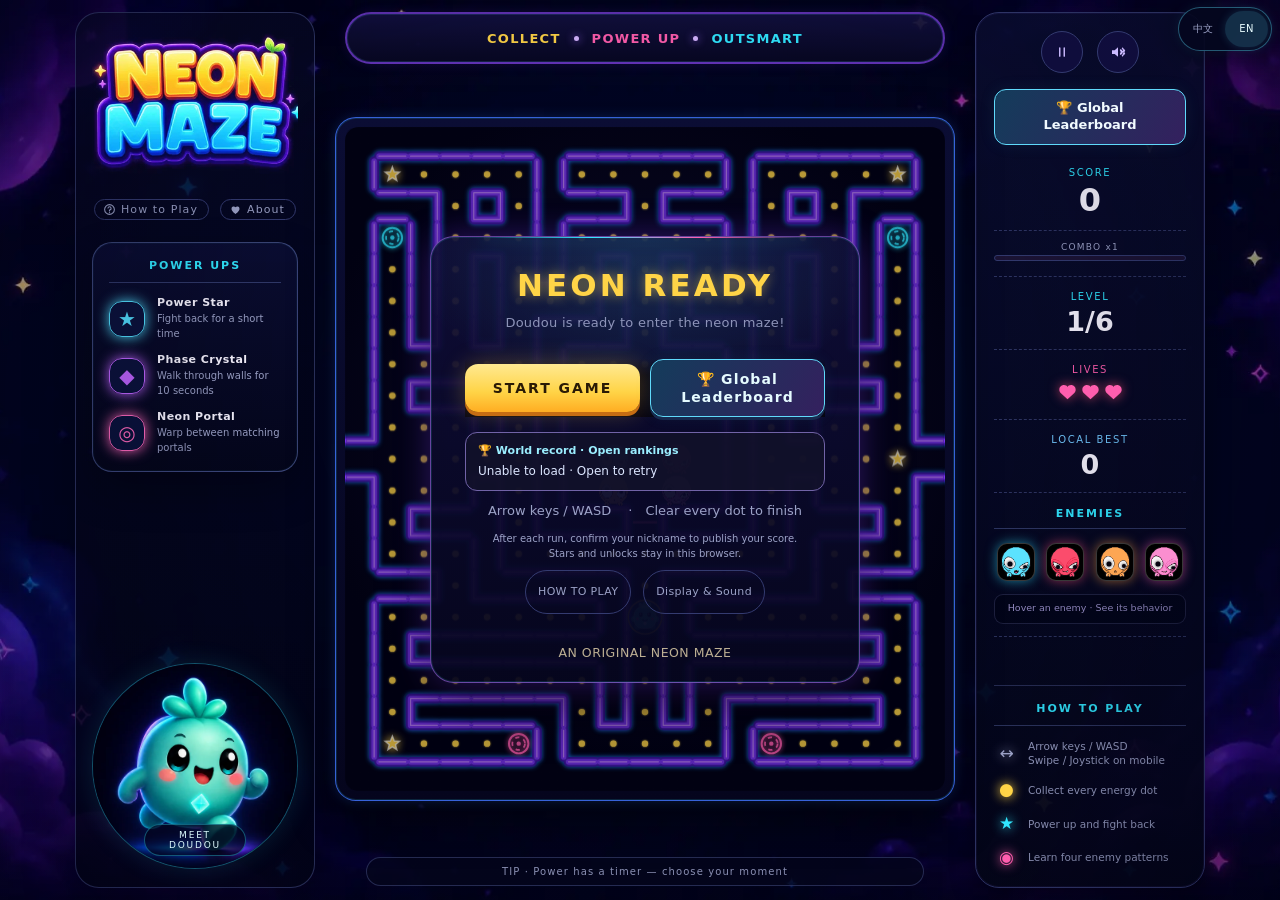
==== commit 327e1c08: "fix: keep daily and practice menu rows on one line" ====
--- a/en/index.html
+++ b/en/index.html
@@ -972,8 +972,9 @@
   z-index:70;
   width:min(92%,430px);
   max-height:calc(100% - 20px);
-  /* Long English rows must wrap, never create a second scroll axis. Keep
-     vertical scrolling so every menu action remains reachable on short screens. */
+  /* Compact rows respond to the card's available width, not the whole screen.
+     Keep vertical scrolling so every action remains reachable on short screens. */
+  container: start-menu / inline-size;
   overflow-x:hidden;
   overflow-y:auto;
   overscroll-behavior-x:none;
@@ -1099,28 +1100,30 @@
 /* LEVEL选择：六个小方块，没到过的画一把锁。
    刻意做得比「开始」小、比排行榜轻 —— 它是备选路，不该抢主线的位置。 */
 .levelsel{
-  display:flex;gap:5px;justify-content:center;align-items:center;flex-wrap:wrap;
+  display:grid;grid-template-columns:max-content repeat(6,minmax(24px,1fr)) 38px;
+  gap:4px;align-items:center;width:100%;max-width:340px;
   font-family:var(--font-display);
 }
 /* 图鉴入口挂在选关那一行末尾，不另起一行：它和星星是同一类东西（长期收集），
    而开始页多一行就少一行别的。 */
 .lv-codex .enemy-thumb{box-shadow:none;}
-/* Daily Challenge：短文案一行；英文和小屏自然换行，不能撑宽整个开始菜单。 */
+/* Daily Challenge始终一行；窄卡片收起LEVEL副标题，保留LEVEL号、战绩与开始按钮。 */
 .daily{
-  display:flex; align-items:center; flex-wrap:wrap; gap:8px;
+  display:grid; grid-template-columns:auto minmax(3.8ch,1fr) minmax(0,max-content) auto;
+  align-items:center; gap:6px;
   width:100%; max-width:340px;
-  padding:7px 10px; border-radius:9px;
+  padding:6px 8px; border-radius:9px;
   border:1px solid var(--panel-border);
   background:rgba(255,212,71,.07);
   font-size:11px; color:var(--text);
 }
-.daily-k{ font-size:9px; letter-spacing:.16em; color:var(--amber); white-space:nowrap; }
-.daily-lv{ font-weight:700; white-space:nowrap; }
-.daily-best{ margin-left:auto; color:var(--text-dim); font-variant-numeric:tabular-nums; white-space:nowrap; }
-.daily > span{min-width:0;max-width:100%;white-space:normal;overflow-wrap:anywhere;}
+.daily-k{ font-size:9px; letter-spacing:.06em; color:var(--amber); white-space:nowrap; }
+.daily-lv{ font-weight:700; text-align:left; overflow:hidden; text-overflow:ellipsis; }
+.daily-best{ color:var(--text-dim); font-variant-numeric:tabular-nums; overflow:hidden; text-overflow:ellipsis; text-align:right; }
+.daily > span{min-width:0;max-width:100%;white-space:nowrap;}
 .daily-go{
   flex:none; border:1px solid var(--amber); background:transparent; color:var(--amber);
-  border-radius:6px; padding:3px 9px; font-size:11px; font-weight:700; cursor:pointer;
+  border-radius:6px; padding:3px 7px; min-height:28px; font-size:11px; font-weight:700; cursor:pointer;
   touch-action:manipulation; -webkit-tap-highlight-color:transparent;
 }
 .daily-go:hover,.daily-go:focus-visible{ background:rgba(255,212,71,.16); }
@@ -1134,7 +1137,22 @@
 .owl-row.locked .owl-name,.owl-row.locked .owl-how{ color:var(--panel-border); }
 .owl-row.locked .owl-dot{ background:var(--panel-border) !important; }
 .levelsel-k{
-  font-size:9px;letter-spacing:.18em;color:var(--text-dim);margin-right:3px;
+  font-size:9px;letter-spacing:0;color:var(--text-dim);white-space:nowrap;
+}
+.levelsel .lv{width:100%;min-width:24px;height:38px;padding:0;}
+.levelsel .lv-codex{width:38px;height:38px;}
+.levelsel .lv-codex .enemy-thumb{transform:scale(.84);}
+@container start-menu (max-width:340px){
+  .daily-level-name,.daily-best-prefix{display:none;}
+}
+@container start-menu (max-width:300px){
+  .daily{gap:4px;padding-inline:6px;}
+  .levelsel{gap:2px;grid-template-columns:max-content repeat(6,minmax(24px,1fr)) 34px;}
+  .levelsel .lv-codex{width:34px;}
+}
+@container start-menu (max-width:280px){
+  /* Keep the practice label available to assistive technology. */
+  .levelsel-label{position:absolute;width:1px;height:1px;padding:0;overflow:hidden;clip-path:inset(50%);white-space:nowrap;}
 }
 /* 星星收集册没有自己的页面 —— 它就长在选关按钮上。
    单开一页要多一个入口、多一次点击、多一屏要设计的东西，而它要展示的信息
@@ -2304,8 +2322,7 @@
         <hr class="about-rule">
 
         <h3 class="about-fb-title">Feedback</h3>
-        <p class="about about-fb">If you have suggestions or run into a problem, I would love to hear from you.</p>
-        <p class="about about-mail">Email: <a class="mail-link" href="mailto:2685897@qq.com">2685897@qq.com</a></p>
+        <p class="about about-fb about-mail">If you have suggestions or run into a problem, I would love to hear from you. Email: <a class="mail-link" href="mailto:2685897@qq.com">2685897@qq.com</a></p>
         <section class="hidden" id="cloudAbout">
           <hr class="about-rule">
           <h3 class="about-fb-title">Global board &amp; saved progress</h3>
@@ -5682,7 +5699,7 @@
      总数放在最左边而不是最右边：孩子的视线是从这一行的开头进来的，
      "我攒了几颗"应该是他看到的第一个数，而不是扫完六个按钮之后的补充说明。 */
   const tot = totalStars(), max = MAX_LEVEL * 3;
-  let html = `<span class="levelsel-k">PRACTICE <b style="color:var(--amber)">★${tot}</b>/${max}</span>`;
+  let html = `<span class="levelsel-k"><span class="levelsel-label">PRACTICE </span><b style="color:var(--amber)">★${tot}</b>/${max}</span>`;
   for (let i = 1; i <= MAX_LEVEL; i++){
     const locked = i > top;
     const st = starsOf(i);
@@ -7035,11 +7052,11 @@
   if (maxLevelReached() < 2){ box.classList.add('hidden'); return; }
   const lv = dailyLevel(), best = dailyBest();
   box.classList.remove('hidden');
-  box.innerHTML = `<span class="daily-k">DAILY CHALLENGE</span>`
-    + `<span class="daily-lv">Level ${lv} · ${levelName(lv)}</span>`
+  box.innerHTML = `<span class="daily-k" title="DAILY CHALLENGE">DAILY</span>`
+    + `<span class="daily-lv" title="Level ${lv} · ${levelName(lv)}"><span class="daily-level-number">Lv. ${lv}</span><span class="daily-level-name"> · ${levelName(lv)}</span></span>`
     /* 没成绩时写"还没打"而不是"0 分"。0 是一个成绩，"还没打"是一个空位——
        今天这一栏要邀请人来填，不是先给他记一笔难看的账。 */
-    + `<span class="daily-best">${best ? 'Today’s best ' + fmtNum(best) : 'Not played today'}</span>`
+    + `<span class="daily-best" title="${best ? 'Today’s best ' + fmtNum(best) : 'Unplayed'}">${best ? '<span class="daily-best-prefix">Best </span>' + fmtNum(best) : 'Unplayed'}</span>`
     + `<button class="daily-go" id="dailyGo">Start</button>`;
   const go = document.getElementById('dailyGo');   // 理由同 renderLevelSelect 里那条
   if (go) go.addEventListener('click', ()=>{
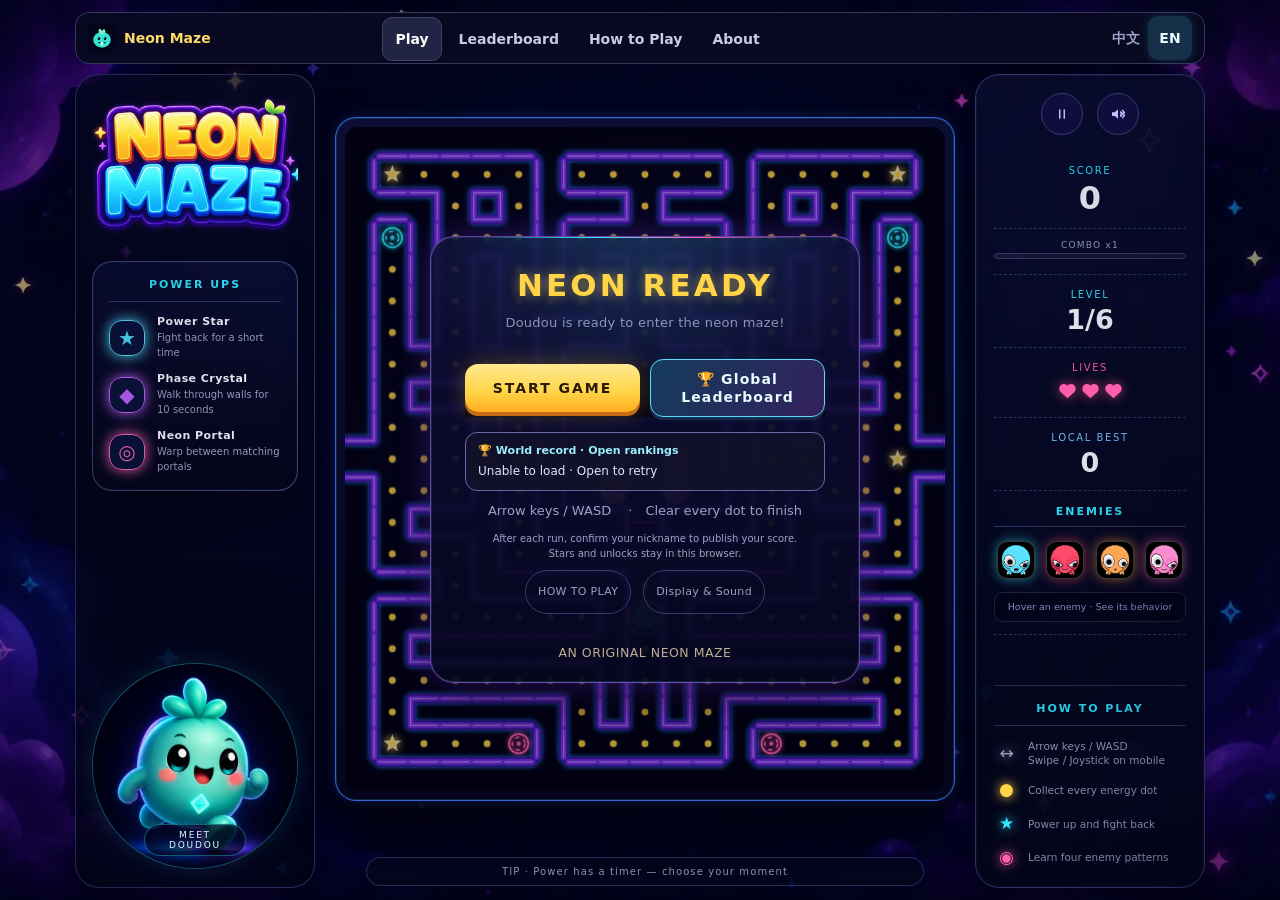
==== commit 95a405b3: "feat: unify bilingual website navigation without resizing the maze" ====
--- a/en/index.html
+++ b/en/index.html
@@ -17,7 +17,7 @@
 <link rel="apple-touch-icon" href="assets/apple-touch-icon.png" sizes="180x180">
 <!-- 不根据 IP 强制跳转，也不把访客 IP 发给第三方。首次访问只参考浏览器
      语言显示轻提示；玩家手动点过中 / EN 后，手动选择永远优先。 -->
-<script src="assets/language-router.js" data-current-language="en"></script>
+<script src="assets/language-router.js?v=20260906-nav" data-current-language="en"></script>
 <!-- 加到手机主屏后按全屏应用打开，而不是套一层浏览器地址栏 -->
 <meta name="apple-mobile-web-app-capable" content="yes">
 <meta name="apple-mobile-web-app-status-bar-style" content="black-translucent">
@@ -45,6 +45,7 @@
 <script src="analytics.js"></script>
 <link rel="stylesheet" href="assets/leaderboard-hall.css">
 <link rel="stylesheet" href="assets/leaderboard-entry.css">
+<link rel="stylesheet" href="assets/site-navigation.css?v=20260906-nav">
 <style>
 /* 整页锁死不滚动。手机上边玩边让页面上下弹是最影响手感的一件事，
    而 iOS Safari 的橡皮筋回弹默认就会这么干。
@@ -2015,12 +2016,23 @@
 body.color-assist .enemy-choice[data-enemy]::before{content:attr(data-mark);position:absolute;right:0;bottom:0;z-index:2;color:#fff;background:#09051b;border:1px solid #fff;border-radius:3px;font:700 12px/16px system-ui;min-width:16px;text-align:center;}
 </style>
 
-<nav class="language-switch" aria-label="Language / 语言">
+
+
+<div class="cabinet">
+<header class="site-header" id="siteHeader">
+  <a class="site-brand" href="en/" data-site-play aria-label="Neon Maze · Doudou"><img src="assets/favicon.svg" alt="" width="28" height="28"><span class="site-brand-label">Neon Maze</span></a>
+  <nav class="site-links" id="siteNavLinks" aria-label="Site navigation" hidden>
+    <a href="en/" data-site-play aria-current="page">Play</a>
+    <a href="en/leaderboard/" data-open-hall>Leaderboard</a>
+    <button type="button" data-site-panel="helpBtn">How to Play</button>
+    <button type="button" data-site-panel="aboutBtn">About</button>
+  </nav>
+  <nav class="language-switch" aria-label="Language / 语言">
   <a href="./" hreflang="zh-Hans" data-language-choice="zh">中文</a>
   <a href="en/" hreflang="en" data-language-choice="en" aria-current="page">EN</a>
 </nav>
-
-<div class="cabinet">
+  <button class="site-menu-toggle" id="siteMenuToggle" type="button" aria-expanded="false" aria-controls="siteNavLinks">Menu</button>
+</header>
   <div class="marquee">
     <h1 class="brand-lockup" aria-label="Neon Maze · Doudou">
       <img class="brand-logo" src="assets/neon-logo-v2.webp" alt="" width="380" height="380" decoding="async">
@@ -8271,7 +8283,13 @@
 })();
 </script>
 
+<dialog class="site-leave" id="siteLeaveDialog" role="dialog" aria-modal="true" aria-labelledby="siteLeaveTitle" aria-describedby="siteLeaveDescription">
+  <h2 id="siteLeaveTitle">Switch language?</h2>
+  <p id="siteLeaveDescription">Switching language leaves this run without saving it. Previous records stay in this browser.</p>
+  <div class="site-leave-actions"><button type="button" id="siteLeaveCancel" autofocus>Stay in this run</button><button type="button" id="siteLeaveConfirm">Switch language</button></div>
+</dialog>
 <script src="assets/leaderboard-hall.js"></script>
+<script src="assets/site-navigation.js?v=20260906-nav"></script>
 <script src="assets/leaderboard-bridge.js?v=20260906-about"></script>
 </body>
 </html>
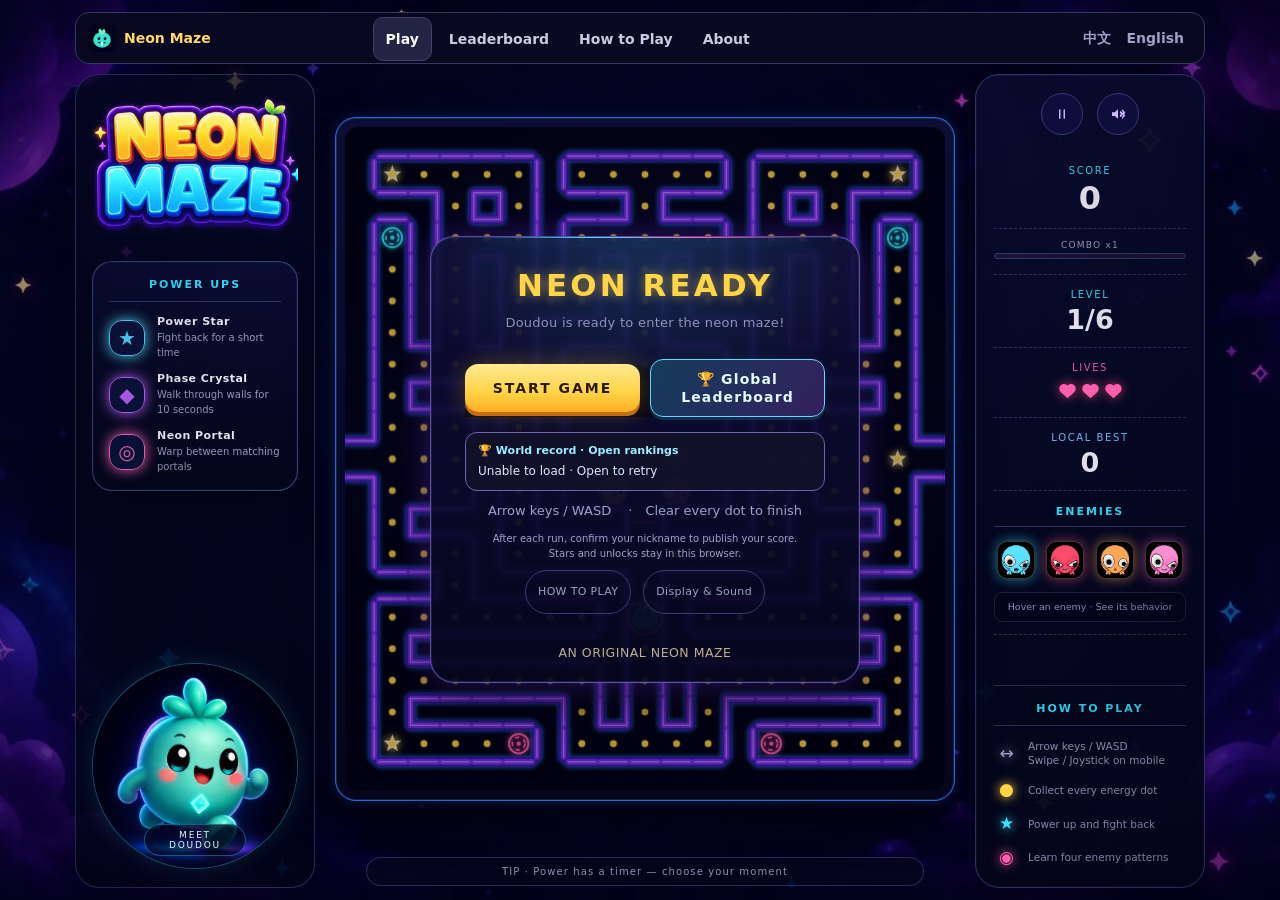
==== commit 8bb5f604: "语言开关：EN 改成 English，两边都用母语全称 原来一边是「中文」（完整母语名）、一边是「EN」（缩写），两边不对等，看着 像没做完。改成「中文 / English」之后对称了。  「中文」保" ====
--- a/en/index.html
+++ b/en/index.html
@@ -2029,7 +2029,7 @@
   </nav>
   <nav class="language-switch" aria-label="Language / 语言">
   <a href="./" hreflang="zh-Hans" data-language-choice="zh">中文</a>
-  <a href="en/" hreflang="en" data-language-choice="en" aria-current="page">EN</a>
+  <a href="en/" hreflang="en" data-language-choice="en">English</a>
 </nav>
   <button class="site-menu-toggle" id="siteMenuToggle" type="button" aria-expanded="false" aria-controls="siteNavLinks">Menu</button>
 </header>
@@ -2183,7 +2183,7 @@
       <div class="levelsel" id="levelSel"></div>
       <div class="board" id="startBoard"></div>
       <button class="hall-preview hidden" id="hallPreview" data-open-hall aria-label="Open Global Leaderboard"></button>
-      <p class="cloud-notice hidden" id="cloudNotice"><span>After each run, confirm your nickname to publish your score.</span><span>Stars &amp; unlocks stay in this browser.</span></p>
+      <p class="cloud-notice hidden" id="cloudNotice"><span>After each run, confirm your nickname to publish your score.</span><span>Stars &amp; unlocks stay in this browser.<a href="en/privacy/" class="cloud-privacy">Privacy</a></span></p>
 
 
       <div class="over-actions start-actions">
